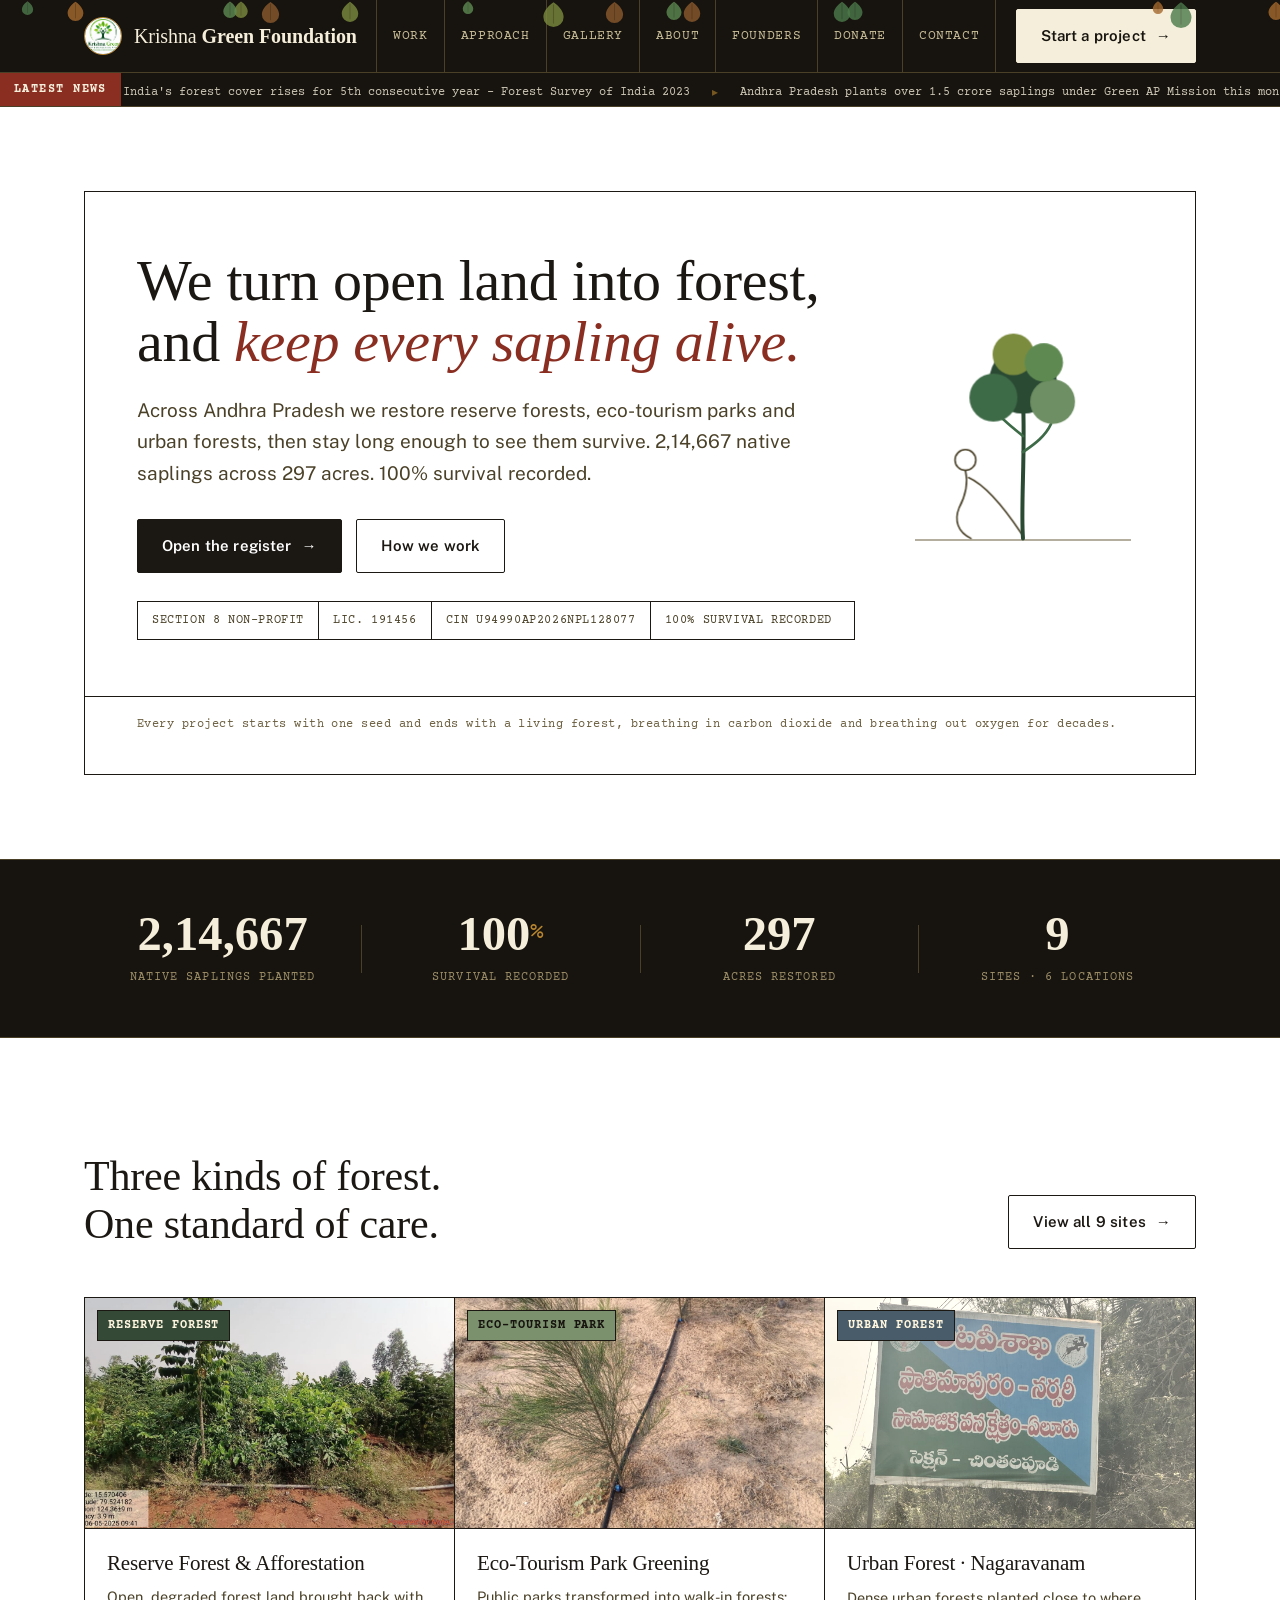
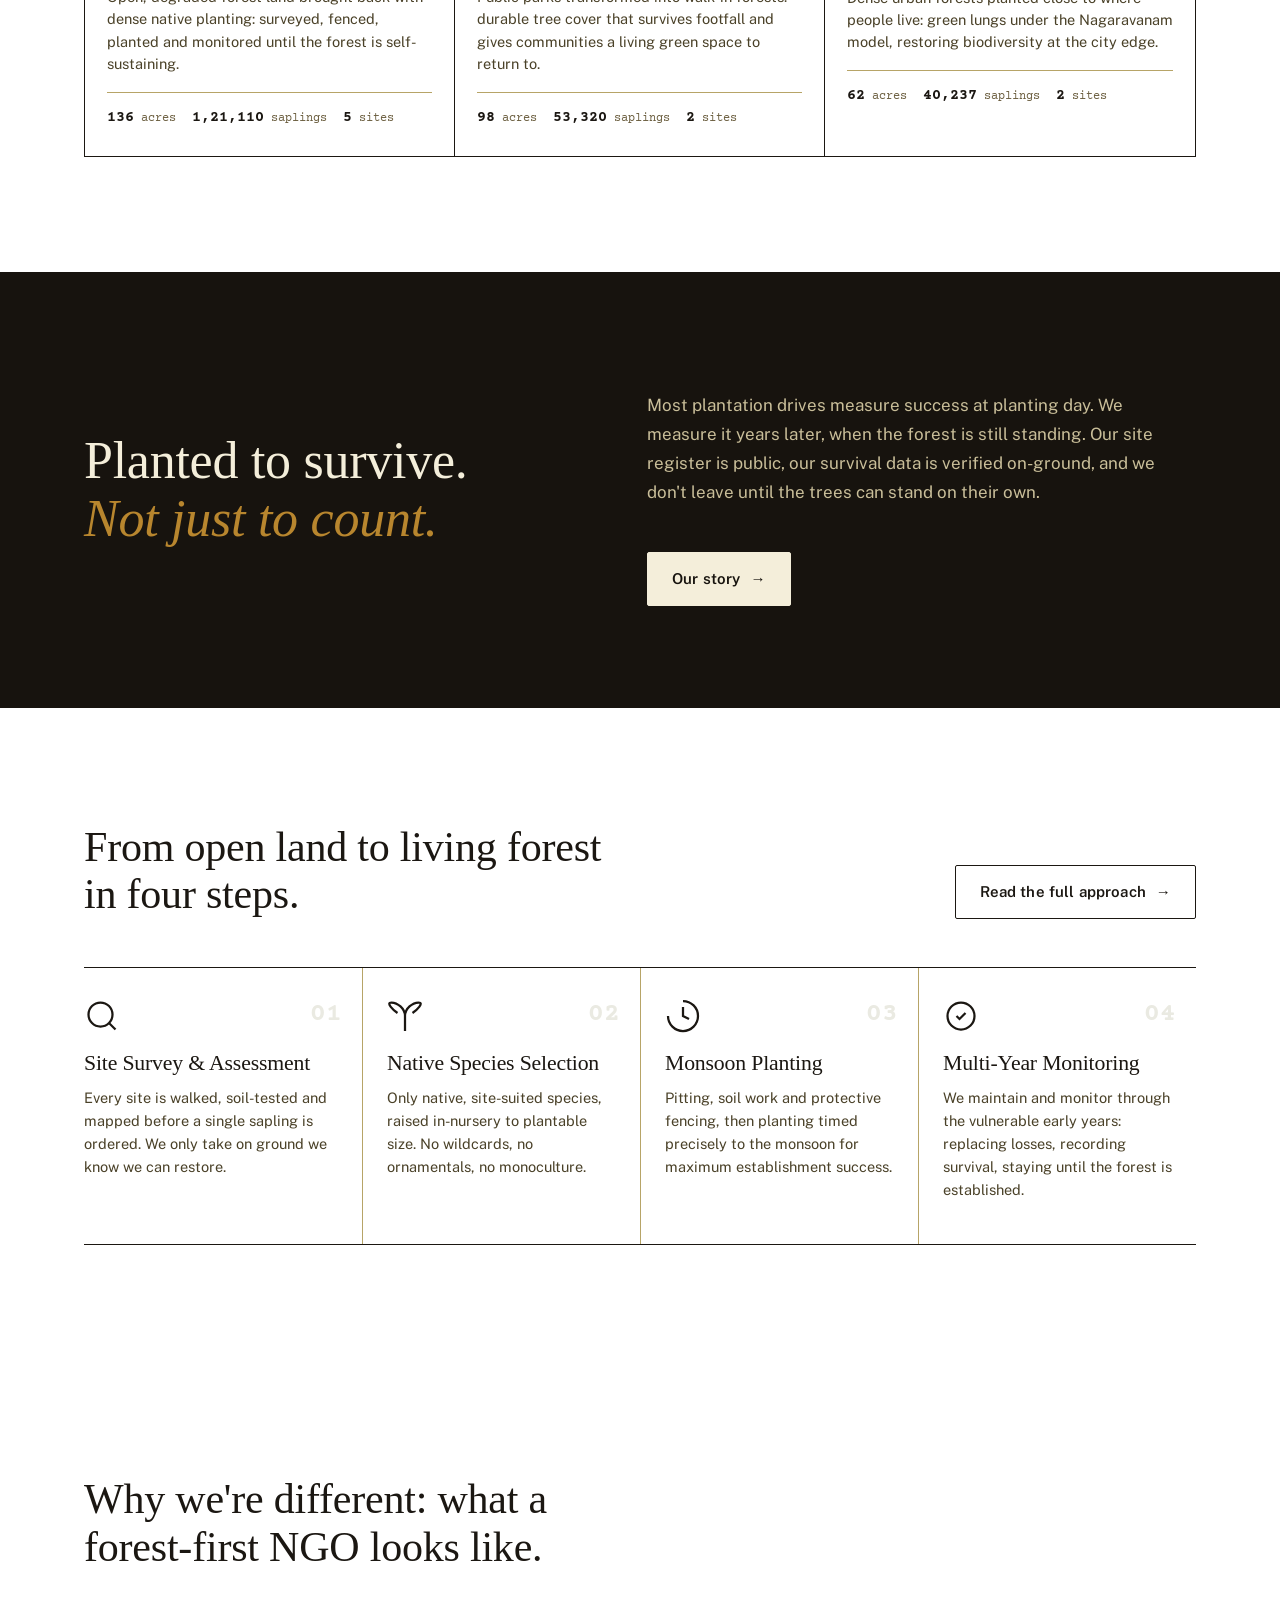
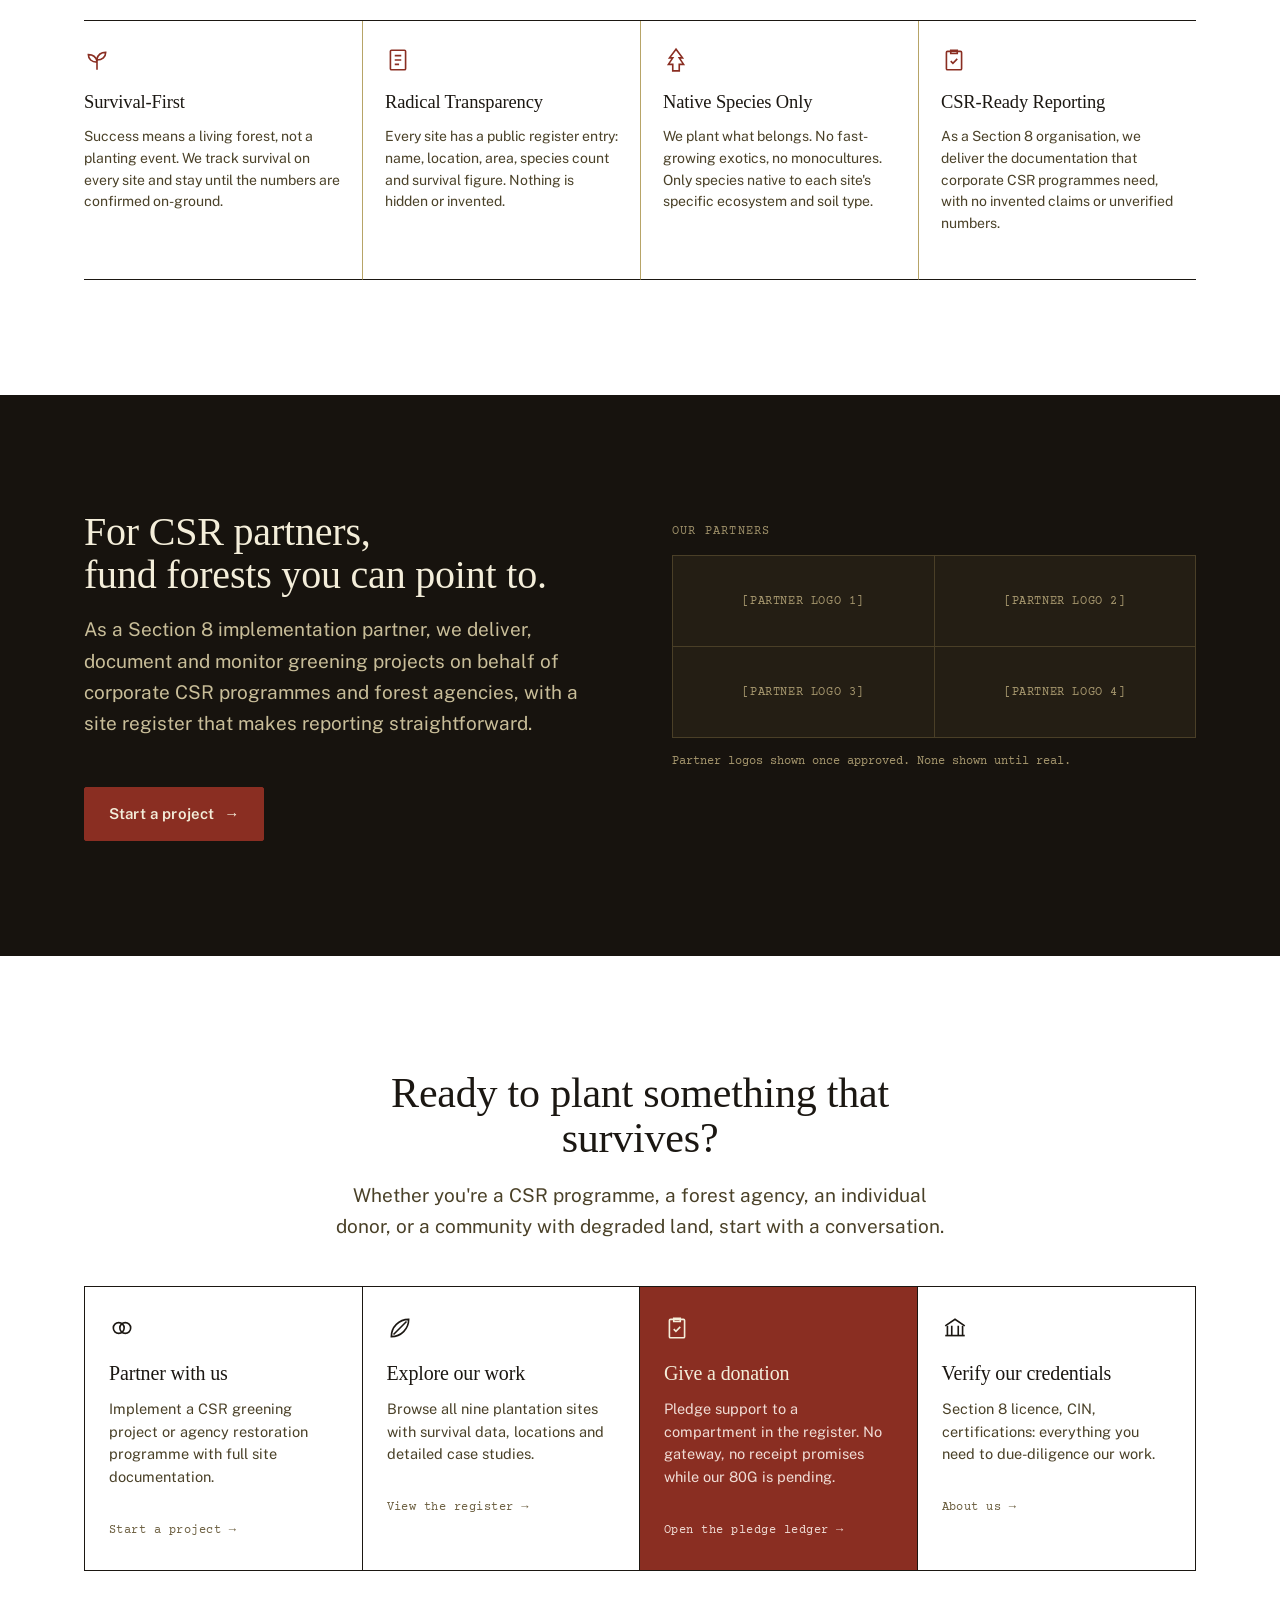
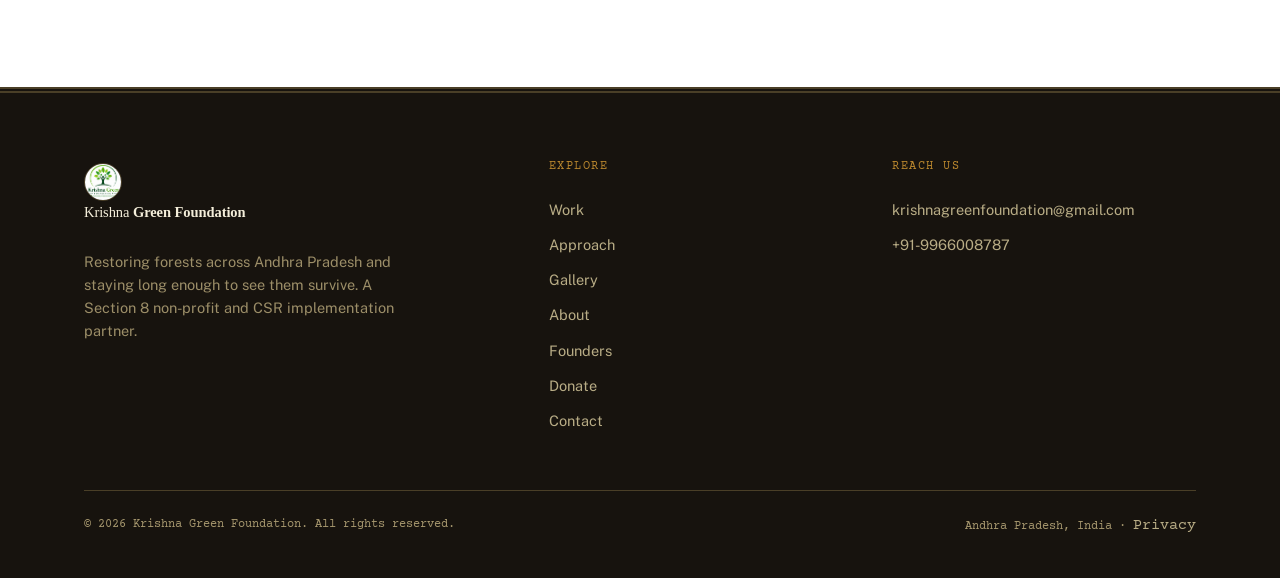
==== index.html @ 331503b9 "Updated" ====
<!doctype html>
<html lang="en">

<head>
  <meta charset="utf-8" />
  <meta name="viewport" content="width=device-width, initial-scale=1" />

  <title>Krishna Green Foundation - Forest Restoration &amp; CSR Partner, Andhra Pradesh</title>
  <meta name="description"
    content="Section 8 forest restoration NGO and CSR implementation partner. 2,14,667 native saplings across 9 sites and 297 acres in Andhra Pradesh. 100% survival recorded." />
  <meta property="og:type" content="website" />
  <meta property="og:title" content="Krishna Green Foundation - Forest Restoration &amp; CSR Partner" />
  <meta property="og:description"
    content="2,14,667 native saplings across 9 sites and 297 acres in Andhra Pradesh. Every one still standing. Section 8 non-profit and CSR implementation partner." />
  <meta property="og:image" content="[SOCIAL_SHARE_IMAGE_URL]" />
  <meta property="og:url" content="https://www.krishnagreenfoundation.com/" />
  <meta property="og:locale" content="en_IN" />
  <meta property="og:site_name" content="Krishna Green Foundation" />
  <meta name="theme-color" content="#17130E" />
  <link rel="canonical" href="https://www.krishnagreenfoundation.com/" />
  <meta name="robots" content="index, follow" />
  <meta name="author" content="Krishna Green Foundation" />
  <meta name="geo.region" content="IN-AP" />
  <meta name="geo.placename" content="Vijayawada, Andhra Pradesh, India" />
  <meta name="geo.position" content="16.5062;80.6480" />
  <meta name="ICBM" content="16.5062, 80.6480" />
  <meta name="twitter:card" content="summary_large_image" />
  <meta name="twitter:title" content="Krishna Green Foundation - Forest Restoration &amp; CSR Partner" />
  <meta name="twitter:description" content="2,14,667 saplings across 9 sites in Andhra Pradesh. Every one still standing. Section 8 NGO &amp; CSR implementation partner." />
  <meta name="twitter:image" content="[SOCIAL_SHARE_IMAGE_URL]" />
  <link rel="preload" as="image" href="images/1.jpeg" />
  <link rel="icon" href="images/logo.jpeg" type="image/jpeg" />
  <link rel="apple-touch-icon" href="images/logo.jpeg" />

  <link rel="preconnect" href="https://fonts.googleapis.com" />
  <link rel="preconnect" href="https://fonts.gstatic.com" crossorigin />
  <link
    href="https://fonts.googleapis.com/css2?family=Old+Standard+TT:ital,wght@0,400;0,700;1,400&family=Public+Sans:ital,wght@0,400;0,500;0,600;0,700;1,400&family=Courier+Prime:ital,wght@0,400;0,700;1,400&display=swap"
    rel="stylesheet" />
  <link rel="stylesheet" href="styles.css" />

  <script type="application/ld+json">
{
  "@context": "https://schema.org",
  "@graph": [
    {
      "@type": "NGO",
      "@id": "https://www.krishnagreenfoundation.com/#organization",
      "name": "Krishna Green Foundation",
      "legalName": "Krishna Green Foundation",
      "description": "Section 8 non-profit and CSR implementation partner restoring reserve forests, eco-tourism parks and urban forests across Andhra Pradesh. 2,14,667 native saplings planted. 100% survival recorded.",
      "url": "https://www.krishnagreenfoundation.com",
      "logo": {
        "@type": "ImageObject",
        "url": "https://www.krishnagreenfoundation.com/images/logo.jpeg",
        "width": 40,
        "height": 40
      },
      "image": "[SOCIAL_SHARE_IMAGE_URL]",
      "email": "krishnagreenfoundation@gmail.com",
      "telephone": "+91-9966008787",
      "foundingDate": "2026",
      "identifier": "U94990AP2026NPL128077",
      "areaServed": {
        "@type": "State",
        "name": "Andhra Pradesh",
        "containedInPlace": { "@type": "Country", "name": "India" }
      },
      "address": {
        "@type": "PostalAddress",
        "streetAddress": "13-7-434/3, Kamayyathopu, YSR Tadigadapa, Kanuru",
        "addressLocality": "Vijayawada",
        "addressRegion": "Andhra Pradesh",
        "postalCode": "520007",
        "addressCountry": "IN"
      },
      "contactPoint": {
        "@type": "ContactPoint",
        "telephone": "+91-9966008787",
        "contactType": "customer service",
        "email": "krishnagreenfoundation@gmail.com",
        "availableLanguage": ["English", "Telugu"]
      },
      "knowsAbout": [
        "Reforestation",
        "Reserve forest restoration",
        "Urban forests",
        "CSR implementation",
        "Afforestation",
        "Nagaravanam Yojana",
        "CAMPA plantation",
        "Eco-tourism park greening",
        "Forest restoration Andhra Pradesh"
      ]
    },
    {
      "@type": "WebSite",
      "@id": "https://www.krishnagreenfoundation.com/#website",
      "url": "https://www.krishnagreenfoundation.com",
      "name": "Krishna Green Foundation",
      "description": "Reserve forests restored and still standing. CSR partner, Andhra Pradesh.",
      "publisher": { "@id": "https://www.krishnagreenfoundation.com/#organization" },
      "inLanguage": "en-IN"
    },
    {
      "@type": "WebPage",
      "@id": "https://www.krishnagreenfoundation.com/#webpage",
      "url": "https://www.krishnagreenfoundation.com/",
      "name": "Krishna Green Foundation - Forest Restoration & CSR Partner, Andhra Pradesh",
      "isPartOf": { "@id": "https://www.krishnagreenfoundation.com/#website" },
      "about": { "@id": "https://www.krishnagreenfoundation.com/#organization" },
      "description": "Section 8 NGO and CSR partner. 9 sites, 297 acres, 2,14,667 saplings. 100% survival across Andhra Pradesh.",
      "inLanguage": "en-IN"
    }
  ]
}
</script>
</head>

<body>
  <a class="skip" href="#main">Skip to content</a>

  <!-- ========================== NAV ========================== -->
  <header class="nav" id="nav" data-open="false">
    <div class="wrap nav__in">
      <a class="brand" href="/" aria-label="Krishna Green Foundation - home">
        <img src="images/logo.jpeg" class="mark" alt="" />
        <span>Krishna&nbsp;<b>Green</b>&nbsp;<b>Foundation</b></span>
      </a>

      <nav class="nav__links" aria-label="Primary">
        <a href="/work/">Work</a>
        <a href="/approach/">Approach</a>
        <a href="/gallery/">Gallery</a>
        <a href="/about/">About</a>
        <a href="/founders/">Founders</a>
        <a href="/donate/">Donate</a>
        <a href="/contact/">Contact</a>
      </nav>

      <div class="nav__cta">
        <a class="btn btn--onDark" href="/contact/">Start a project <span class="arw" aria-hidden="true">→</span></a>
        <button class="nav__toggle" id="navToggle" aria-expanded="false" aria-controls="mobileMenu"
          aria-label="Open menu"><span></span></button>
      </div>
    </div>
  </header>
  <div class="mobile" id="mobileMenu">
    <a href="/work/">Work</a>
    <a href="/approach/">Approach</a>
    <a href="/gallery/">Gallery</a>
    <a href="/about/">About</a>
    <a href="/founders/">Founders</a>
    <a href="/donate/">Donate</a>
    <a href="/contact/">Contact</a>
    <a class="btn btn--onDark" href="/contact/">Start a project</a>
  </div>

  <div class="ticker" role="marquee" aria-label="Latest plantation and forestry news">
    <span class="ticker__label" aria-hidden="true">Latest&nbsp;News</span>
    <div class="ticker__wrap"><div class="ticker__track" id="tickerTrack">Loading…</div></div>
  </div>

  <main id="main">

    <!-- ========================== HERO - register cover page ========================== -->
    <section class="hero" aria-labelledby="hero-h">
      <div class="wrap">
        <div class="hero__cover">

          <div class="hero__cover-top">
            <div class="hero__text">
              <h1 id="hero-h" class="display hero__h1">
                We turn open land into forest,<br>
                and <em>keep every sapling alive.</em>
              </h1>
              <p class="lede hero__lede">
                Across Andhra Pradesh we restore reserve forests, eco-tourism parks and urban forests,
                then stay long enough to see them survive. 2,14,667 native saplings across 297 acres.
                100% survival recorded.
              </p>
              <div class="hero__cta">
                <a class="btn" href="/work/">Open the register <span class="arw" aria-hidden="true">→</span></a>
                <a class="btn btn--ghost" href="/approach/">How we work</a>
              </div>
              <div class="hero__trust" aria-label="Registration facts">
                <span class="trust-badge">Section 8 Non-Profit</span>
                <span class="trust-badge">Lic. 191456</span>
                <span class="trust-badge">CIN U94990AP2026NPL128077</span>
                <span class="trust-badge">100% Survival Recorded</span>
              </div>
            </div>

            <div class="hero__scene-wrap">
              <svg class="seed-scene" id="seedScene" viewBox="0 0 300 400" role="img"
                aria-label="Animation: a child plants a seed, it grows into a tree, and the tree releases oxygen while absorbing carbon dioxide">
                <line class="scene-ground" x1="15" y1="370" x2="285" y2="370" />

                <g class="child">
                  <circle class="child-head" cx="78" cy="270" r="13" />
                  <path class="child-body" d="M78 283 C 82 300, 78 315, 70 330 C 64 345, 68 360, 85 368" />
                  <path class="arm" d="M82 292 C 100 300, 120 320, 148 362" />
                </g>

                <ellipse class="seed" cx="150" cy="368" rx="4" ry="3" />

                <path class="trunk" d="M150 368 C 147 330, 153 260, 150 195" />
                <path class="branch1" d="M150 260 C 165 250, 178 240, 185 225" />
                <path class="branch2" d="M150 240 C 135 228, 122 218, 112 205" />

                <g class="canopy">
                  <circle cx="150" cy="170" r="42" style="--fill:var(--compartment)" />
                  <circle cx="113" cy="192" r="30" style="--fill:var(--compartment-2)" />
                  <circle cx="187" cy="197" r="28" style="--fill:var(--compartment-3)" />
                  <circle cx="138" cy="138" r="26" style="--fill:var(--leaf-2)" />
                  <circle cx="176" cy="148" r="24" style="--fill:var(--leaf-5)" />
                </g>

                <g class="breath" aria-hidden="true">
                  <g class="o2" style="--delay:3.4s; --dx:34px; --x:140px; --y:140px"><circle r="5" /></g>
                  <g class="o2" style="--delay:4.1s; --dx:-30px; --x:170px; --y:130px"><circle r="4.5" /></g>
                  <g class="o2" style="--delay:4.8s; --dx:22px; --x:118px; --y:160px"><circle r="5" /></g>
                  <g class="o2" style="--delay:5.5s; --dx:-24px; --x:192px; --y:165px"><circle r="4" /></g>
                  <g class="co2" style="--delay:3.8s; --x:40px; --y:150px"><circle r="6" /></g>
                  <g class="co2" style="--delay:4.6s; --x:255px; --y:180px"><circle r="5.5" /></g>
                  <g class="co2" style="--delay:5.4s; --x:60px; --y:210px"><circle r="5" /></g>
                </g>
              </svg>
            </div>
          </div>

          <p class="hero__scene-cap">Every project starts with one seed and ends with a living forest,
            breathing in carbon dioxide and breathing out oxygen for decades.</p>

        </div>
      </div>
    </section>

    <!-- ========================== STATS BAR ========================== -->
    <section class="stats-bar" aria-label="Key impact statistics">
      <div class="wrap">
        <div class="stats-bar__inner">
          <div class="sbar-stat">
            <div class="sbar-n">2,14,667</div>
            <div class="sbar-l">Native saplings planted</div>
          </div>
          <div class="sbar-div" aria-hidden="true"></div>
          <div class="sbar-stat">
            <div class="sbar-n">100<span>%</span></div>
            <div class="sbar-l">Survival recorded</div>
          </div>
          <div class="sbar-div" aria-hidden="true"></div>
          <div class="sbar-stat">
            <div class="sbar-n">297</div>
            <div class="sbar-l">Acres restored</div>
          </div>
          <div class="sbar-div" aria-hidden="true"></div>
          <div class="sbar-stat">
            <div class="sbar-n">9</div>
            <div class="sbar-l">Sites · 6 locations</div>
          </div>
        </div>
      </div>
    </section>

    <!-- ========================== WHAT WE RESTORE ========================== -->
    <section class="section programs" id="programs" aria-labelledby="prog-h">
      <div class="wrap">
        <div class="sec-head reveal">
          <div>
            <h2 id="prog-h" class="display sec-head__h2">Three kinds of forest.<br>One standard of care.</h2>
          </div>
          <a href="/work/" class="btn btn--ghost">View all 9 sites <span class="arw" aria-hidden="true">→</span></a>
        </div>

        <div class="prog__grid">

          <a class="prog-card reveal" href="/work/">
            <div class="prog-card__img">
              <img src="images/3.jpeg" alt="Reserve forest restoration: dense native planting" loading="lazy" />
              <span class="prog-card__tag">Reserve Forest</span>
            </div>
            <div class="prog-card__body">
              <h3>Reserve Forest &amp; Afforestation</h3>
              <p>Open, degraded forest land brought back with dense native planting: surveyed, fenced, planted and monitored until the forest is self-sustaining.</p>
              <div class="prog-card__data">
                <span><b>136</b> acres</span>
                <span><b>1,21,110</b> saplings</span>
                <span><b>5</b> sites</span>
              </div>
            </div>
          </a>

          <a class="prog-card reveal" href="/work/">
            <div class="prog-card__img">
              <img src="images/40.jpeg" alt="Eco-tourism park greening: living green space" loading="lazy" />
              <span class="prog-card__tag prog-card__tag--park">Eco-Tourism Park</span>
            </div>
            <div class="prog-card__body">
              <h3>Eco-Tourism Park Greening</h3>
              <p>Public parks transformed into walk-in forests: durable tree cover that survives footfall and gives communities a living green space to return to.</p>
              <div class="prog-card__data">
                <span><b>98</b> acres</span>
                <span><b>53,320</b> saplings</span>
                <span><b>2</b> sites</span>
              </div>
            </div>
          </a>

          <a class="prog-card reveal" href="/work/">
            <div class="prog-card__img">
              <img src="images/55.jpeg" alt="Urban Nagaravanam forest: green lung near settlements" loading="lazy" />
              <span class="prog-card__tag prog-card__tag--urban">Urban Forest</span>
            </div>
            <div class="prog-card__body">
              <h3>Urban Forest · Nagaravanam</h3>
              <p>Dense urban forests planted close to where people live: green lungs under the Nagaravanam model, restoring biodiversity at the city edge.</p>
              <div class="prog-card__data">
                <span><b>62</b> acres</span>
                <span><b>40,237</b> saplings</span>
                <span><b>2</b> sites</span>
              </div>
            </div>
          </a>

        </div>
      </div>
    </section>

    <!-- ========================== MISSION PANEL ========================== -->
    <section class="mission-strip" aria-labelledby="ms-h">
      <div class="wrap mission-strip__in">
        <div class="mission-strip__left reveal">
          <h2 id="ms-h" class="display">Planted to survive.<br><em>Not just to count.</em></h2>
        </div>
        <div class="mission-strip__right reveal">
          <p>Most plantation drives measure success at planting day. We measure it years later,
            when the forest is still standing. Our site register is public, our survival data is
            verified on-ground, and we don't leave until the trees can stand on their own.</p>
          <a href="/about/" class="btn btn--onDark" style="margin-top:28px;display:inline-flex">
            Our story <span class="arw" aria-hidden="true">→</span>
          </a>
        </div>
      </div>
    </section>

    <!-- ========================== PROCESS INDEX ========================== -->
    <section class="section how-it-works" id="approach-preview" aria-labelledby="how-h">
      <div class="wrap">
        <div class="sec-head reveal">
          <div>
            <h2 id="how-h" class="display sec-head__h2">From open land to living forest<br>in four steps.</h2>
          </div>
          <a href="/approach/" class="btn btn--ghost">Read the full approach <span class="arw" aria-hidden="true">→</span></a>
        </div>

        <div class="how__grid reveal">

          <div class="how-step">
            <span class="step__stamp" aria-hidden="true">01</span>
            <svg class="how-step__icon" viewBox="0 0 24 24" fill="none" stroke="currentColor" stroke-width="1.5" aria-hidden="true">
              <circle cx="11" cy="11" r="8"/><path d="m21 21-4.35-4.35"/>
            </svg>
            <h3>Site Survey &amp; Assessment</h3>
            <p>Every site is walked, soil-tested and mapped before a single sapling is ordered. We only take on ground we know we can restore.</p>
          </div>

          <div class="how-step">
            <span class="step__stamp" aria-hidden="true">02</span>
            <svg class="how-step__icon" viewBox="0 0 24 24" fill="none" stroke="currentColor" stroke-width="1.5" aria-hidden="true">
              <path d="M12 22V12M12 12C12 7 7 3 3 3s1 5 4 7M12 12c0-5 5-9 9-9s-1 5-4 7"/>
            </svg>
            <h3>Native Species Selection</h3>
            <p>Only native, site-suited species, raised in-nursery to plantable size. No wildcards, no ornamentals, no monoculture.</p>
          </div>

          <div class="how-step">
            <span class="step__stamp" aria-hidden="true">03</span>
            <svg class="how-step__icon" viewBox="0 0 24 24" fill="none" stroke="currentColor" stroke-width="1.5" aria-hidden="true">
              <path d="M12 2a10 10 0 0 1 10 10c0 5.52-4.48 10-10 10S2 17.52 2 12"/><path d="M12 6v6l4 2"/>
            </svg>
            <h3>Monsoon Planting</h3>
            <p>Pitting, soil work and protective fencing, then planting timed precisely to the monsoon for maximum establishment success.</p>
          </div>

          <div class="how-step">
            <span class="step__stamp" aria-hidden="true">04</span>
            <svg class="how-step__icon" viewBox="0 0 24 24" fill="none" stroke="currentColor" stroke-width="1.5" aria-hidden="true">
              <path d="M9 12l2 2 4-4m6 2a9 9 0 1 1-18 0 9 9 0 0 1 18 0z"/>
            </svg>
            <h3>Multi-Year Monitoring</h3>
            <p>We maintain and monitor through the vulnerable early years: replacing losses, recording survival, staying until the forest is established.</p>
          </div>

        </div>
      </div>
    </section>

    <!-- ========================== VALUES ========================== -->
    <section class="section values" id="values" aria-labelledby="val-h">
      <div class="wrap">
        <div class="sec-head reveal">
          <div>
            <h2 id="val-h" class="display sec-head__h2">Why we're different: what a forest-first NGO looks like.</h2>
          </div>
        </div>

        <div class="val__grid">

          <div class="val-card reveal">
            <svg class="val-card__icon" viewBox="0 0 24 24" fill="none" stroke="currentColor" stroke-width="1.5" aria-hidden="true"><path d="M12 21V10"/><path d="M12 13c-1-4-4-6-8-6 0 4 3 7 8 7"/><path d="M12 11c1-4 4-6 8-6 0 4-3 7-8 7"/></svg>
            <h3>Survival-First</h3>
            <p>Success means a living forest, not a planting event. We track survival on every site and stay until the numbers are confirmed on-ground.</p>
          </div>

          <div class="val-card reveal">
            <svg class="val-card__icon" viewBox="0 0 24 24" fill="none" stroke="currentColor" stroke-width="1.5" aria-hidden="true"><rect x="5" y="3" width="14" height="18" rx="1"/><path d="M9 8h6M9 12h6M9 16h4"/></svg>
            <h3>Radical Transparency</h3>
            <p>Every site has a public register entry: name, location, area, species count and survival figure. Nothing is hidden or invented.</p>
          </div>

          <div class="val-card reveal">
            <svg class="val-card__icon" viewBox="0 0 24 24" fill="none" stroke="currentColor" stroke-width="1.5" aria-hidden="true"><path d="M12 2 6 10h3l-4 6h4v6h6v-6h4l-4-6h3z"/></svg>
            <h3>Native Species Only</h3>
            <p>We plant what belongs. No fast-growing exotics, no monocultures. Only species native to each site's specific ecosystem and soil type.</p>
          </div>

          <div class="val-card reveal">
            <svg class="val-card__icon" viewBox="0 0 24 24" fill="none" stroke="currentColor" stroke-width="1.5" aria-hidden="true"><rect x="5" y="4" width="14" height="17" rx="1"/><path d="M9 3h6v3H9z"/><path d="m9 13 2 2 4-4"/></svg>
            <h3>CSR-Ready Reporting</h3>
            <p>As a Section 8 organisation, we deliver the documentation that corporate CSR programmes need, with no invented claims or unverified numbers.</p>
          </div>

        </div>
      </div>
    </section>

    <!-- ========================== AUDIT TRAIL / CSR PROOF ========================== -->
    <section class="section csr-proof" aria-labelledby="csr-h">
      <div class="wrap">
        <div class="csr-proof__in reveal">

          <div class="csr-proof__text">
            <h2 id="csr-h" class="display">For CSR partners,<br>fund forests you can point&nbsp;to.</h2>
            <p class="lede" style="margin-top:18px;color:#C9BE99">As a Section 8 implementation partner, we deliver, document and monitor greening
              projects on behalf of corporate CSR programmes and forest agencies, with a site register
              that makes reporting straightforward.</p>
            <a href="/contact/" class="btn btn--stamp" style="margin-top:28px">
              Start a project <span class="arw" aria-hidden="true">→</span>
            </a>
          </div>

          <div class="csr-proof__logos">
            <p class="csr-proof__logos-label">Our partners</p>
            <div class="logos">
              <div class="logo">[PARTNER&nbsp;LOGO 1]</div>
              <div class="logo">[PARTNER&nbsp;LOGO 2]</div>
              <div class="logo">[PARTNER&nbsp;LOGO 3]</div>
              <div class="logo">[PARTNER&nbsp;LOGO 4]</div>
            </div>
            <p class="csr-proof__note">Partner logos shown once approved. None shown until real.</p>
          </div>

        </div>
      </div>
    </section>

    <!-- ========================== CTA TILES ========================== -->
    <section class="cta-block" aria-labelledby="ctab-h">
      <div class="wrap">
        <h2 id="ctab-h" class="display reveal">
          Ready to plant something that survives?
        </h2>
        <p class="lede reveal">
          Whether you're a CSR programme, a forest agency, an individual donor, or a community with degraded land, start with a conversation.
        </p>

        <div class="cta-tiles reveal">

          <a class="cta-tile" href="/contact/">
            <svg class="cta-tile__icon" viewBox="0 0 24 24" fill="none" stroke="currentColor" stroke-width="1.5" aria-hidden="true"><circle cx="9" cy="12" r="5"/><circle cx="15" cy="12" r="5"/></svg>
            <h3>Partner with us</h3>
            <p>Implement a CSR greening project or agency restoration programme with full site documentation.</p>
            <span class="cta-tile__link">Start a project →</span>
          </a>

          <a class="cta-tile" href="/work/">
            <svg class="cta-tile__icon" viewBox="0 0 24 24" fill="none" stroke="currentColor" stroke-width="1.5" aria-hidden="true"><path d="M20 4c-9 0-16 7-16 16 9 0 16-7 16-16z"/><path d="M6 18 18 6"/></svg>
            <h3>Explore our work</h3>
            <p>Browse all nine plantation sites with survival data, locations and detailed case studies.</p>
            <span class="cta-tile__link">View the register →</span>
          </a>

          <a class="cta-tile cta-tile--stamp" href="/donate/">
            <svg class="cta-tile__icon" viewBox="0 0 24 24" fill="none" stroke="currentColor" stroke-width="1.5" aria-hidden="true"><rect x="5" y="4" width="14" height="17" rx="1"/><path d="M9 3h6v3H9z"/><path d="m9 13 2 2 4-4"/></svg>
            <h3>Give a donation</h3>
            <p>Pledge support to a compartment in the register. No gateway, no receipt promises while our 80G is pending.</p>
            <span class="cta-tile__link">Open the pledge ledger →</span>
          </a>

          <a class="cta-tile" href="/about/">
            <svg class="cta-tile__icon" viewBox="0 0 24 24" fill="none" stroke="currentColor" stroke-width="1.5" aria-hidden="true"><path d="M3 10 12 4l9 6"/><path d="M5 10v9M9 10v9M15 10v9M19 10v9"/><path d="M3 19h18"/></svg>
            <h3>Verify our credentials</h3>
            <p>Section 8 licence, CIN, certifications: everything you need to due-diligence our work.</p>
            <span class="cta-tile__link">About us →</span>
          </a>

        </div>
      </div>
    </section>

  </main>

  <!-- ========================== FOOTER ========================== -->
  <footer class="foot">
    <div class="wrap">
      <div class="foot__grid">
        <div>
          <a class="brand" href="/">
            <img src="images/logo.jpeg" class="mark" alt="" />
            <span>Krishna&nbsp;<b>Green</b>&nbsp;<b>Foundation</b></span>
          </a>
          <p class="foot__mission">Restoring forests across Andhra Pradesh and staying long enough to see them survive.
            A Section 8 non-profit and CSR implementation partner.</p>
        </div>
        <div>
          <h3>Explore</h3>
          <a href="/work/">Work</a>
          <a href="/approach/">Approach</a>
          <a href="/gallery/">Gallery</a>
          <a href="/about/">About</a>
          <a href="/founders/">Founders</a>
          <a href="/donate/">Donate</a>
          <a href="/contact/">Contact</a>
        </div>
        <div>
          <h3>Reach us</h3>
          <a href="mailto:krishnagreenfoundation@gmail.com">krishnagreenfoundation@gmail.com</a>
          <a href="tel:+91-9966008787">+91-9966008787</a>
          <!-- <a href="#">[LINKEDIN]</a>
        <a href="#">[INSTAGRAM]</a> -->
        </div>
      </div>
      <div class="foot__bar">
        <span>© <span id="yr"></span> Krishna Green Foundation. All rights reserved.</span>
        <span>Andhra Pradesh, India · <a href="#" style="display:inline">Privacy</a></span>
      </div>
    </div>
  </footer>

  <script src="js/common.js"></script>
</body>

</html>
---- styles.css ----
/* ============================================================================
   DESIGN TOKENS
   Direction: "Working-Plan Compartment Register" — the site reads as a
   forester's working-plan register: hand-ruled ledger paper, india-ink
   linework, cross-hatched compartment maps, rubber-stamped survey seals.
   Every claim carries the visual authority of a stamped government record.
   See /.impeccable/surfaces/index-html.md for the full direction contract.
   ========================================================================== */
:root{
  /* paper + ink (page ground overridden to white per direct request; see note above) */
  --paper:      #FFFFFF;   /* page ground                                       */
  --paper-2:    #F5F5F0;   /* inset panels, alternating rows                     */
  --paper-3:    #EAEAE2;   /* hover / pressed states                            */
  --ink:        #1B1712;   /* india ink — primary text, rules, linework          */
  --ink-soft:   #4A4128;   /* secondary warm ink — body copy                     */
  --ink-faint:  #6B5E3F;   /* tertiary ink — placeholders, captions (AA on paper) */

  /* compartment greens (site categories) */
  --compartment:    #2B4A34; /* reserve forest — deep compartment green          */
  --compartment-2:  #3E6B47; /* mid green — hover / accents                      */
  --compartment-3:  #6E8F63; /* eco-tourism park — paler compartment green       */
  --cat-urban:      #3C5A72; /* urban / Nagaravanam — surveyor's blue pencil     */

  /* registrar stamp */
  --stamp:      #8A2E22;   /* registrar red — verified / certified seals only   */
  --stamp-2:    #A83A2A;   /* stamp hover / lighter ink                         */

  /* night register (dark grounds) */
  --night:      #17130E;   /* near-black ledger-cover — dark sections           */
  --night-2:    #241E14;   /* raised dark panel                                 */
  --night-line: #4A3F27;   /* hairline on dark                                  */
  --bone:       #F4EEDA;   /* lightest ink-safe tone — text on dark             */

  /* brass seal accent */
  --gold:       #B8862E;   /* brass survey-seal accent                          */
  --gold-ink:   #6B4A12;   /* accessible gold text on paper                     */

  --line:       #B7A467;   /* ruled hairline on paper                           */

  /* falling-leaf ambient animation (white-ground override) */
  --leaf-1: #4C7A4A;
  --leaf-2: #7C8C3E;
  --leaf-3: #A66A2E;
  --leaf-4: #8A5A2E;
  --leaf-5: #5E8A52;

  --display: "Old Standard TT", "Iowan Old Style", Georgia, "Times New Roman", serif;
  --sans:    "Public Sans", -apple-system, "Segoe UI", Roboto, Helvetica, Arial, sans-serif;
  --mono:    "Courier Prime", "Courier New", ui-monospace, SFMono-Regular, Menlo, monospace;

  --maxw: 1240px;
  --gutter: clamp(20px, 5vw, 72px);
  --radius: 2px;               /* register is ruled, not rounded */
  --ease: cubic-bezier(.2,.7,.2,1);
}

/* ---------- reset ---------- */
*{box-sizing:border-box}
html{scroll-behavior:smooth}
body{
  margin:0; background:var(--paper); color:var(--ink);
  font-family:var(--sans); font-size:16px; line-height:1.6;
  -webkit-font-smoothing:antialiased; text-rendering:optimizeLegibility;
}
img,svg{display:block; max-width:100%}
a{color:inherit; text-decoration:none}
button{font-family:inherit}
h1,h2,h3,h4{margin:0; font-weight:400; letter-spacing:-.008em}

/* ============================================================================
   AMBIENT FALLING LEAVES (white-ground override)
   Fixed full-viewport layer, injected by js/common.js on every page. Sits
   above every section (each of which paints its own opaque panel background,
   so a lower z-index would hide leaves behind almost all real content) but
   below the case-file modal (z-index:150). Purely decorative and inert:
   aria-hidden, pointer-events:none, so it never blocks nav or clicks.
   ========================================================================== */
.leaves{position:fixed; inset:0; overflow:hidden; pointer-events:none; z-index:120}
.leaf{position:absolute; top:0; left:var(--x); width:var(--size); height:var(--size);
  opacity:.8; animation:leafFall var(--dur) linear var(--delay) infinite; will-change:transform}
.leaf svg{width:100%; height:100%; display:block}
@keyframes leafFall{
  0%{transform:translate(0,-15vh) rotate(0deg)}
  50%{transform:translate(var(--drift),50vh) rotate(180deg)}
  100%{transform:translate(0,115vh) rotate(360deg)}
}
@media (prefers-reduced-motion: reduce){
  .leaves{display:none}
}

/* ---------- browser surfaces carry the design too ---------- */
::selection{background:var(--compartment); color:var(--bone)}
::-webkit-scrollbar{width:14px; height:14px}
::-webkit-scrollbar-track{background:var(--paper-2)}
::-webkit-scrollbar-thumb{background:var(--ink-faint); border:3px solid var(--paper-2); border-radius:0}
::-webkit-scrollbar-thumb:hover{background:var(--ink-soft)}
html{scrollbar-color:var(--ink-faint) var(--paper-2); scrollbar-width:thin}
.on-dark ::-webkit-scrollbar-track,.night ::-webkit-scrollbar-track{background:var(--night-2)}
b,strong{font-weight:600}

/* ---------- accessibility ---------- */
:focus-visible{outline:3px solid var(--stamp); outline-offset:3px; border-radius:1px}
.skip{
  position:absolute; left:-999px; top:0; z-index:200;
  background:var(--ink); color:var(--paper); padding:12px 18px; border-radius:var(--radius);
  font-family:var(--mono); font-size:13px; letter-spacing:.03em;
}
.skip:focus{left:12px; top:12px}
.sr{position:absolute;width:1px;height:1px;overflow:hidden;clip:rect(0 0 0 0);white-space:nowrap}

/* ---------- shared layout ---------- */
.wrap{max-width:var(--maxw); margin-inline:auto; padding-inline:var(--gutter)}
.display{font-family:var(--display); line-height:1.08; letter-spacing:-.005em}
.lede{font-size:clamp(16px,1.8vw,19px); line-height:1.65; color:var(--ink-soft); max-width:58ch}
.lede--onDark{color:#CBC3A2}

.section{padding-block:clamp(64px,9vw,120px)}
.rule{height:1px; background:var(--line); border:0; margin:0}
.rule--dark{background:var(--night-line)}

/* numerals set tabular so ledger columns line up */
.num, .site__data, .ln-n, .sbar-n, .pb-stat__n{font-variant-numeric:tabular-nums}

/* ---------- buttons — ruled ledger action, never a pill ---------- */
.btn{
  --bg:var(--ink); --fg:var(--paper); --bd:var(--ink);
  display:inline-flex; align-items:center; gap:10px; cursor:pointer;
  padding:14px 24px; border:1.5px solid var(--bd); background:var(--bg); color:var(--fg);
  border-radius:var(--radius); font-family:var(--sans); font-size:15px; font-weight:600; letter-spacing:.01em;
  transition:transform .2s var(--ease), background .2s var(--ease), color .2s var(--ease), border-color .2s var(--ease);
}
.btn:hover{transform:translateY(-2px); box-shadow:0 6px 14px rgba(27,23,18,.22)}
.btn .arw{transition:transform .3s var(--ease)}
.btn:hover .arw{transform:translateX(4px)}
.btn--ghost{--bg:transparent; --fg:var(--ink); --bd:var(--ink)}
.btn--ghost:hover{background:var(--paper-2)}
.btn--stamp{--bg:var(--stamp); --fg:var(--bone); --bd:var(--stamp)}
.btn--stamp:hover{box-shadow:0 6px 14px rgba(138,46,34,.35)}
.btn--onDark{--bg:var(--bone); --fg:var(--night); --bd:var(--bone)}
.btn--onDark:hover{box-shadow:0 6px 14px rgba(0,0,0,.35)}
.btn--onDark.btn--ghost{--bg:transparent; --fg:var(--bone); --bd:var(--night-line)}
.btn--onDark.btn--ghost:hover{background:rgba(244,238,218,.08)}
.btn.is-loading{pointer-events:none; opacity:.7}

/* ---------- ledger tag (used instead of a decorative eyebrow) ---------- */
/* Entry numbers live inside the heading itself or in a table column —
   never as a caption floated above a heading. */

/* ===========================================================================
   NAVIGATION — deep forest bar (dark, solid, sits above the white/leaves ground)
   ========================================================================== */
.nav{
  position:sticky; top:0; z-index:100;
  background:var(--night);
  border-bottom:1px solid var(--night-line);
}
.nav__in{display:flex; align-items:center; justify-content:space-between; height:72px}
.brand{display:flex; align-items:center; gap:12px; font-family:var(--display); font-size:20px; letter-spacing:-.005em; color:var(--bone)}
.brand b{font-weight:700}
.mark{width:38px;height:38px;flex:0 0 auto;object-fit:contain;border-radius:50%;border:1.5px solid var(--gold)}
.nav__links{display:flex; align-items:center; height:100%}
.nav__links a{
  font-family:var(--mono); font-size:12.5px; letter-spacing:.05em; text-transform:uppercase;
  color:#C9BE99; position:relative; height:100%; display:flex; align-items:center;
  padding-inline:16px; border-left:1px solid var(--night-line);
}
.nav__links a:last-child{border-right:1px solid var(--night-line)}
.nav__links a::after{content:""; position:absolute; left:16px; right:16px; bottom:0; height:3px; background:var(--stamp); transform:scaleX(0); transform-origin:left; transition:transform .25s var(--ease)}
.nav__links a:hover, .nav__links a:focus-visible{color:var(--bone)}
.nav__links a:hover::after, .nav__links a:focus-visible::after{transform:scaleX(1)}
.nav__links a[aria-current="page"]{color:var(--bone)}
.nav__links a[aria-current="page"]::after{transform:scaleX(1); background:var(--gold)}
.nav__cta{display:flex; align-items:center; gap:14px}
.nav__toggle{display:none; background:none; border:1.5px solid var(--night-line); border-radius:var(--radius); width:44px; height:40px; align-items:center; justify-content:center; cursor:pointer}
.nav__toggle span, .nav__toggle span::before, .nav__toggle span::after{content:""; display:block; width:18px; height:2px; background:var(--bone); position:relative; transition:.25s var(--ease)}
.nav__toggle span::before{position:absolute; top:-6px}
.nav__toggle span::after{position:absolute; top:6px}
.nav[data-open="true"] .nav__toggle span{background:transparent}
.nav[data-open="true"] .nav__toggle span::before{transform:translateY(6px) rotate(45deg)}
.nav[data-open="true"] .nav__toggle span::after{transform:translateY(-6px) rotate(-45deg)}

.mobile{display:none}
@media (max-width:980px){
  .nav__links, .nav__cta .btn{display:none}
  .nav__toggle{display:flex}
  .mobile{
    display:block; position:fixed; inset:72px 0 auto 0; z-index:99;
    background:var(--night); border-bottom:1px solid var(--night-line);
    transform:translateY(-12px); opacity:0; pointer-events:none; transition:.28s var(--ease);
    max-height:calc(100vh - 72px); overflow-y:auto;
  }
  .nav[data-open="true"] + .mobile{transform:none; opacity:1; pointer-events:auto}
  .mobile a:not(.btn){display:block; padding:18px var(--gutter); border-top:1px solid var(--night-line); font-size:19px; font-family:var(--display); color:var(--bone)}
  .mobile .btn{margin:18px var(--gutter) 26px; justify-content:center}
}

/* ===========================================================================
   TICKER — the wire service strip
   ========================================================================== */
.ticker{
  position:sticky; top:72px; z-index:98;
  background:var(--night); color:var(--bone);
  height:34px; overflow:hidden; display:flex; align-items:center;
  border-bottom:1px solid var(--night-line);
}
.ticker__label{
  flex-shrink:0; background:var(--stamp); color:var(--bone);
  font-family:var(--mono); font-size:12px; font-weight:700;
  letter-spacing:.12em; text-transform:uppercase;
  padding:0 14px; height:100%; display:flex; align-items:center; white-space:nowrap;
}
.ticker__wrap{flex:1; overflow:hidden; position:relative}
.ticker__track{
  display:inline-flex; align-items:center; white-space:nowrap;
  animation:tickerScroll 60s linear infinite; will-change:transform;
}
.ticker__track:hover{animation-play-state:paused}
.ticker__item{
  font-family:var(--mono); font-size:12px; color:var(--bone); opacity:.82;
  text-decoration:none; padding-inline:2px; transition:opacity .2s, color .2s;
}
.ticker__item:hover{opacity:1; color:var(--gold)}
.ticker__sep{padding-inline:20px; color:var(--gold); opacity:.6; font-size:12px}
@keyframes tickerScroll{ 0%{transform:translateX(0)} 100%{transform:translateX(-50%)} }

/* ===========================================================================
   PAGE BANNER / CARTOUCHE — dark register cover for every inner page
   ========================================================================== */
.page-banner{
  background:var(--night); color:var(--bone);
  padding-block:clamp(48px,7vw,88px);
  border-bottom:6px double var(--night-line);
  position:relative;
}
.cartouche{
  border:1.5px solid var(--night-line); padding:clamp(24px,4vw,40px);
  position:relative;
}
.cartouche::before,.cartouche::after,
.cartouche .ct-tr,.cartouche .ct-bl{
  content:""; position:absolute; width:14px; height:14px; border:1.5px solid var(--gold);
}
.cartouche::before{top:-1.5px; left:-1.5px; border-right:0; border-bottom:0}
.cartouche::after{bottom:-1.5px; right:-1.5px; border-left:0; border-top:0}
.cartouche .ct-tr{top:-1.5px; right:-1.5px; border-left:0; border-bottom:0}
.cartouche .ct-bl{bottom:-1.5px; left:-1.5px; border-right:0; border-top:0}
.page-banner__h1{
  font-family:var(--display); font-size:clamp(30px,5vw,58px);
  color:var(--bone); max-width:22ch; line-height:1.08;
}
.page-banner__ref{
  position:absolute; bottom:clamp(16px,2.4vw,26px); right:clamp(16px,2.4vw,26px);
  font-family:var(--mono); font-size:12px; letter-spacing:.08em; text-transform:uppercase;
  color:var(--gold); text-align:right; line-height:1.5; pointer-events:none;
}
.page-banner__stats{
  display:flex; flex-wrap:wrap; gap:0;
  margin-top:36px; border-top:1px solid var(--night-line);
}
.pb-stat{padding:16px 30px 4px 0; border-bottom:1px solid var(--night-line)}
.pb-stat + .pb-stat{padding-left:30px; border-left:1px solid var(--night-line)}
.pb-stat__n{
  font-family:var(--display); font-weight:700; font-size:clamp(26px,3.2vw,40px); line-height:1; color:var(--bone);
  display:block;
}
.pb-stat__l{
  font-family:var(--mono); font-size:12px; letter-spacing:.09em;
  text-transform:uppercase; color:#9C8E68; display:block; margin-top:6px;
}
@media(max-width:640px){
  .page-banner__stats{flex-direction:column}
  .pb-stat + .pb-stat{border-left:0; padding-left:0}
}

/* ===========================================================================
   STAMP SEAL — the one certification mark, used sparingly
   ========================================================================== */
.seal{
  --sz:96px; width:var(--sz); height:var(--sz); border-radius:50%;
  border:2px solid var(--stamp); position:relative; flex:0 0 auto;
  display:flex; align-items:center; justify-content:center; text-align:center;
  transform:rotate(-7deg); color:var(--stamp); mix-blend-mode:multiply;
}
.seal::before{content:""; position:absolute; inset:6px; border:1px solid var(--stamp); border-radius:50%}
.seal__t{font-family:var(--mono); font-size:10px; letter-spacing:.06em; text-transform:uppercase; line-height:1.25; font-weight:700}
.night .seal, .on-dark .seal{mix-blend-mode:normal}

/* ===========================================================================
   COMPARTMENT MAP — signature diagram: 9 parcels, sized by real acreage
   ========================================================================== */
.compmap{width:100%; overflow:visible}
.compmap rect.parcel{stroke:var(--ink); stroke-width:1.5}
.compmap text.parcel-no{font-family:var(--mono); font-weight:700; fill:var(--bone)}
.compmap .parcel{transition:opacity .2s var(--ease)}
.compmap-legend{display:flex; flex-wrap:wrap; gap:18px; margin-top:18px; font-family:var(--mono); font-size:12px; letter-spacing:.03em}
.compmap-legend span{display:inline-flex; align-items:center; gap:8px}
.compmap-legend i{width:14px;height:14px;display:inline-block;border:1px solid var(--ink)}

/* ===========================================================================
   LEDGER STAT STRIP
   ========================================================================== */
.stats-bar{background:var(--night); padding-block:40px; border-top:1px solid var(--night-line); border-bottom:1px solid var(--night-line)}
.stats-bar__inner{display:flex; flex-wrap:wrap; align-items:center; justify-content:center}
.sbar-stat{flex:1 1 160px; text-align:center; padding:10px 20px}
.sbar-n{font-family:var(--display); font-weight:700; font-size:clamp(30px,3.8vw,50px); line-height:1; color:var(--bone)}
.sbar-n span{font-size:.48em; color:var(--gold); vertical-align:.52em; font-family:var(--mono); font-weight:400}
.sbar-l{font-family:var(--mono); font-size:12px; letter-spacing:.09em; text-transform:uppercase; color:#9C8E68; margin-top:9px}
.sbar-div{width:1px; height:48px; background:var(--night-line); flex-shrink:0}
@media(max-width:600px){ .sbar-div{display:none} .sbar-stat{flex:1 1 50%} }

/* ===========================================================================
   HOME HERO — the register's cover page
   ========================================================================== */
.hero{padding-block:clamp(44px,7vw,84px); background:var(--paper)}
.hero__cover{ border:1.5px solid var(--ink); }
.hero__cover-top{
  padding:clamp(26px,4.5vw,52px) clamp(26px,4.5vw,52px) clamp(30px,5vw,56px);
  display:grid; grid-template-columns:1fr 240px; gap:clamp(24px,4vw,48px); align-items:start;
}
.hero__h1{ font-size:clamp(32px,4.6vw,58px); color:var(--ink); line-height:1.06; margin-top:6px }
.hero__h1 em{ font-style:italic; color:var(--stamp) }
.hero__lede{margin-top:22px}
.hero__cta{display:flex; flex-wrap:wrap; gap:14px; margin-top:30px}
.hero__trust{display:flex; flex-wrap:wrap; gap:0; margin-top:28px; border:1px solid var(--ink)}
.trust-badge{
  font-family:var(--mono); font-size:12px; letter-spacing:.05em; text-transform:uppercase;
  padding:9px 14px; color:var(--ink-soft); border-right:1px solid var(--ink);
}
.hero__trust .trust-badge:last-child{border-right:0}
@media(max-width:900px){
  .hero__cover-top{grid-template-columns:1fr}
}

/* ---------- seed-to-tree scene (hero visual) ---------- */
.hero__scene-wrap{width:min(240px,100%); margin-inline:auto}
.hero__scene-cap{
  font-family:var(--mono); font-size:12px; letter-spacing:.04em; color:var(--ink-faint);
  padding:0 clamp(26px,4.5vw,52px) clamp(24px,4vw,40px); border-top:1.5px solid var(--ink); margin:0; padding-top:18px;
}
.seed-scene{width:100%; height:auto; overflow:visible}
.seed-scene .scene-ground{stroke:var(--ink-faint); stroke-width:1.5}
.seed-scene .child{opacity:0; color:var(--ink-soft)}
.seed-scene .child-head{fill:none; stroke:currentColor; stroke-width:2}
.seed-scene .child-body{fill:none; stroke:currentColor; stroke-width:2; stroke-linecap:round}
.seed-scene .arm{fill:none; stroke:currentColor; stroke-width:2; stroke-linecap:round; stroke-dasharray:100; stroke-dashoffset:100}
.seed-scene .seed{fill:var(--leaf-3); opacity:0}
.seed-scene .trunk{fill:none; stroke:var(--compartment); stroke-width:5; stroke-linecap:round; stroke-dasharray:220; stroke-dashoffset:220}
.seed-scene .branch1,.seed-scene .branch2{fill:none; stroke:var(--compartment-2); stroke-width:3.5; stroke-linecap:round; stroke-dasharray:60; stroke-dashoffset:60}
.seed-scene .canopy circle{fill:var(--fill); opacity:0; transform-box:fill-box; transform-origin:center; transform:scale(.4)}
.seed-scene .breath{opacity:0}
.seed-scene .o2 circle{fill:var(--leaf-1)}
.seed-scene .co2 circle{fill:#9C8E68}
.seed-scene .o2, .seed-scene .co2{transform:translate(var(--x),var(--y)); opacity:0}

@keyframes sceneFadeIn{ from{opacity:0; transform:translateY(10px)} to{opacity:1; transform:translateY(0)} }
@keyframes sceneDraw{ to{stroke-dashoffset:0} }
@keyframes scenePop{ to{opacity:1; transform:scale(1)} }
@keyframes seedFade{ to{opacity:0} }
@keyframes o2Rise{ 0%{opacity:0} 15%{opacity:1} 100%{opacity:0; transform:translate(calc(var(--x) + var(--dx)), calc(var(--y) - 70px)) scale(1.1)} }
@keyframes co2Drift{ 0%{opacity:0} 20%{opacity:.9} 100%{opacity:0; transform:translate(150px,170px) scale(.4)} }

.seed-scene.play .child{animation:sceneFadeIn .6s var(--ease) forwards}
.seed-scene.play .arm{animation:sceneDraw .5s linear forwards; animation-delay:.5s}
.seed-scene.play .seed{animation:scenePop .3s var(--ease) forwards, seedFade .3s linear forwards; animation-delay:1s,1.6s}
.seed-scene.play .trunk{animation:sceneDraw 1.2s ease-out forwards; animation-delay:1.3s}
.seed-scene.play .branch1{animation:sceneDraw .5s ease-out forwards; animation-delay:2.2s}
.seed-scene.play .branch2{animation:sceneDraw .5s ease-out forwards; animation-delay:2.4s}
.seed-scene.play .canopy circle{animation:scenePop .5s var(--ease) forwards}
.seed-scene.play .canopy circle:nth-child(1){animation-delay:2.6s}
.seed-scene.play .canopy circle:nth-child(2){animation-delay:2.72s}
.seed-scene.play .canopy circle:nth-child(3){animation-delay:2.84s}
.seed-scene.play .canopy circle:nth-child(4){animation-delay:2.96s}
.seed-scene.play .canopy circle:nth-child(5){animation-delay:3.08s}
.seed-scene.play .breath{opacity:1}
.seed-scene.play .o2{animation:o2Rise 4.5s ease-in infinite; animation-delay:var(--delay)}
.seed-scene.play .co2{animation:co2Drift 4.8s ease-in infinite; animation-delay:var(--delay)}

@media (prefers-reduced-motion: reduce){
  .seed-scene .child,.seed-scene .arm,.seed-scene .trunk,.seed-scene .branch1,.seed-scene .branch2,.seed-scene .canopy circle{
    opacity:1 !important; stroke-dashoffset:0 !important; transform:none !important; animation:none !important;
  }
  .seed-scene .seed,.seed-scene .breath{display:none !important}
}

/* ===========================================================================
   REGISTER / SITE ROWS — the ledger table
   ========================================================================== */
.reg__head{display:flex; flex-wrap:wrap; align-items:flex-end; justify-content:space-between; gap:24px}
.reg__head h2{font-family:var(--display); font-size:clamp(26px,3.6vw,42px); color:var(--ink); max-width:24ch; line-height:1.12}
.filters{display:flex; flex-wrap:wrap; gap:0; margin-top:10px; border:1px solid var(--ink)}
.filters button{
  cursor:pointer; background:var(--paper); border:0; border-right:1px solid var(--ink); color:var(--ink-soft);
  padding:10px 16px; font-size:12.5px; font-family:var(--mono); letter-spacing:.03em; text-transform:uppercase;
  transition:.2s var(--ease);
}
.filters button:last-child{border-right:0}
.filters button:hover{background:var(--paper-2)}
.filters button[aria-pressed="true"]{background:var(--ink); color:var(--paper)}

.register{margin-top:40px; border-top:1.5px solid var(--ink)}
.site{
  width:100%; text-align:left; cursor:pointer; background:transparent; border:0;
  border-bottom:1px solid var(--line);
  display:grid; grid-template-columns:60px 1.6fr 1fr auto; gap:20px; align-items:center;
  padding:22px 10px; transition:background .2s var(--ease), transform .2s var(--ease);
}
.site:hover{background:var(--paper-2); transform:translateX(8px)}
.site__no{font-family:var(--mono); font-weight:700; font-size:16px; color:var(--ink-faint)}
.site__name{font-family:var(--display); font-size:clamp(18px,2vw,23px); color:var(--ink); line-height:1.16}
.site__loc{font-family:var(--mono); font-size:12px; letter-spacing:.04em; color:var(--ink-faint); margin-top:6px; text-transform:uppercase}
.site__tag{font-family:var(--mono); font-size:12px; letter-spacing:.07em; text-transform:uppercase; color:var(--ink-soft); display:inline-flex; align-items:center; gap:7px; margin-top:9px}
.site__tag::before{content:""; width:11px;height:11px; border:1.5px solid var(--ink); background:var(--compartment)}
.site__tag[data-cat="park"]::before{background:var(--compartment-3)}
.site__tag[data-cat="urban"]::before{background:var(--cat-urban)}
.site__data{font-family:var(--mono); font-size:13px; color:var(--ink-soft); display:flex; gap:22px; justify-content:flex-end; align-items:baseline}
.site__data b{color:var(--ink); font-weight:700; font-size:16px}
.site__data .surv{color:var(--stamp); font-weight:700}
.site__open{font-family:var(--mono); font-size:12px; color:var(--ink-faint); white-space:nowrap; display:inline-flex; align-items:center; gap:7px}
.reg__foot{margin-top:20px; font-family:var(--mono); font-size:12px; color:var(--ink-faint)}

@media (max-width:820px){
  .site{grid-template-columns:40px 1fr; gap:4px 16px; padding:20px 8px}
  .site__mid{grid-column:2}
  .site__data{grid-column:2; justify-content:flex-start; margin-top:12px}
  .site__open{display:none}
}

/* ===========================================================================
   PROGRAM DOCKETS (home) — three category cards, filed like case dockets
   ========================================================================== */
.prog__grid{display:grid; grid-template-columns:repeat(3,1fr); gap:0; border:1.5px solid var(--ink)}
.prog-card{
  display:block; border-right:1px solid var(--ink);
  overflow:hidden; background:var(--paper); color:inherit; text-decoration:none;
  transition:background .25s var(--ease);
}
.prog-card:last-child{border-right:0}
.prog-card:hover{background:var(--paper-2)}
.prog-card__img{position:relative; overflow:hidden; aspect-ratio:16/10; border-bottom:1.5px solid var(--ink); filter:sepia(.18) saturate(.85)}
.prog-card__img img{width:100%; height:100%; object-fit:cover; display:block; transition:transform .4s var(--ease)}
.prog-card:hover .prog-card__img img{transform:scale(1.04)}
.prog-card__tag{
  position:absolute; top:12px; left:12px;
  font-family:var(--mono); font-size:12px; letter-spacing:.08em; text-transform:uppercase;
  background:var(--compartment); color:var(--bone);
  padding:5px 10px; font-weight:700; border:1px solid var(--ink);
}
.prog-card__tag--park{background:var(--compartment-3); color:var(--night)}
.prog-card__tag--urban{background:var(--cat-urban); color:var(--bone)}
.prog-card__body{padding:22px 22px 26px}
.prog-card__body h3{font-family:var(--display); font-size:clamp(18px,1.8vw,21px); color:var(--ink); line-height:1.2}
.prog-card__body p{margin-top:10px; font-size:14.5px; color:var(--ink-soft); line-height:1.55}
.prog-card__data{margin-top:16px; padding-top:13px; border-top:1px solid var(--line); display:flex; gap:16px; flex-wrap:wrap; font-family:var(--mono); font-size:12px; color:var(--ink-faint)}
.prog-card__data b{color:var(--ink); font-size:15px; font-weight:700}
@media(max-width:860px){.prog__grid{grid-template-columns:1fr} .prog-card{border-right:0; border-bottom:1.5px solid var(--ink)} .prog-card:last-child{border-bottom:0}}

/* ===========================================================================
   MISSION PANEL — dark two-column ledger note
   ========================================================================== */
.mission-strip{background:var(--night); color:var(--bone); padding-block:clamp(56px,8vw,104px)}
.mission-strip__in{display:grid; grid-template-columns:1fr 1.1fr; gap:clamp(30px,5vw,70px); align-items:center}
.mission-strip__left h2{font-family:var(--display); font-size:clamp(28px,4.4vw,52px); color:var(--bone); line-height:1.12}
.mission-strip__left h2 em{color:var(--gold); font-style:italic}
.mission-strip__right p{font-size:clamp(15px,1.4vw,17px); color:#C9BE99; line-height:1.7}
@media(max-width:860px){.mission-strip__in{grid-template-columns:1fr}}

/* ===========================================================================
   PROCESS INDEX — four-step ledger, home teaser + approach page steps
   ========================================================================== */
.steps, .how__grid{margin-top:0; display:grid; grid-template-columns:repeat(4,1fr); gap:0; border-top:1.5px solid var(--ink); border-bottom:1.5px solid var(--ink)}
.step, .how-step{padding:30px 24px 28px 0; position:relative}
.step + .step, .how-step + .how-step{border-left:1px solid var(--line); padding-left:24px}
.step__ic, .how-step__icon{width:36px;height:36px;color:var(--ink)}
.step h3, .how-step h3{font-family:var(--display); font-size:clamp(19px,1.7vw,22px); color:var(--ink); margin-top:16px; line-height:1.2}
.step p, .how-step p{margin-top:11px; font-size:14.5px; color:var(--ink-soft); line-height:1.58}
.step__stamp{position:absolute; top:26px; right:20px; font-family:var(--mono); font-size:26px; font-weight:700; color:var(--paper-3)}
@media (max-width:900px){
  .steps,.how__grid{grid-template-columns:repeat(2,1fr)}
  .step:nth-child(odd),.how-step:nth-child(odd){border-left:0;padding-left:0}
  .step:nth-child(even),.how-step:nth-child(even){padding-left:24px}
  .step,.how-step{border-bottom:1px solid var(--line)}
}
@media (max-width:560px){
  .steps,.how__grid{grid-template-columns:1fr}
  .step,.how-step{border-left:0 !important;padding-left:0 !important}
}

/* ===========================================================================
   CAPABILITIES — appendix cards (work page)
   ========================================================================== */
.caps{background:var(--paper-2)}
.caps__grid{margin-top:44px; display:grid; grid-template-columns:repeat(3,1fr); gap:0; border:1.5px solid var(--ink)}
.cap{background:var(--paper); padding:30px; border-right:1px solid var(--ink)}
.cap:last-child{border-right:0}
.cap__ring{width:32px;height:32px;color:var(--ink)}
.cap h3{font-family:var(--display); font-size:22px; color:var(--ink); margin-top:18px}
.cap p{font-size:14.5px; color:var(--ink-soft); margin-top:10px; line-height:1.55}
.cap__data{margin-top:20px; padding-top:16px; border-top:1px solid var(--line); display:flex; gap:22px; font-family:var(--mono); font-size:12px; color:var(--ink-faint)}
.cap__data b{display:block; font-size:18px; color:var(--ink); font-weight:700; margin-bottom:2px}
@media (max-width:860px){ .caps__grid{grid-template-columns:1fr} .cap{border-right:0; border-bottom:1.5px solid var(--ink)} .cap:last-child{border-bottom:0} }

/* ===========================================================================
   VALUES — marginalia notes
   ========================================================================== */
.val__grid{display:grid; grid-template-columns:repeat(4,1fr); gap:0; border-top:1.5px solid var(--ink)}
.val-card{padding:26px 22px 4px 0; border-bottom:1.5px solid var(--ink)}
.val-card + .val-card{border-left:1px solid var(--line); padding-left:22px}
.val-card__icon{width:26px;height:26px;color:var(--stamp)}
.val-card h3{font-family:var(--display); font-size:18.5px; color:var(--ink); margin-top:15px}
.val-card p{font-size:14px; color:var(--ink-soft); line-height:1.55; margin-top:9px; padding-bottom:26px}
@media(max-width:860px){.val__grid{grid-template-columns:repeat(2,1fr)} .val-card:nth-child(odd){border-left:0;padding-left:0} .val-card:nth-child(even){padding-left:22px} .val-card{border-bottom:1px solid var(--line)}}
@media(max-width:520px){.val__grid{grid-template-columns:1fr} .val-card{border-left:0 !important;padding-left:0 !important}}

/* ===========================================================================
   SHARED SECTION HEADER
   ========================================================================== */
.sec-head{display:flex; flex-wrap:wrap; align-items:flex-end; justify-content:space-between; gap:24px; margin-bottom:48px}
.sec-head__h2{font-family:var(--display); font-size:clamp(26px,3.4vw,42px); color:var(--ink); max-width:26ch; line-height:1.14}

/* ===========================================================================
   AUDIT TRAIL — CSR proof (home)
   ========================================================================== */
.csr-proof{background:var(--night); color:var(--bone)}
.csr-proof__in{display:grid; grid-template-columns:1fr 1fr; gap:clamp(30px,5vw,70px); align-items:start}
.csr-proof__text h2{font-family:var(--display); font-size:clamp(26px,3.2vw,40px); color:var(--bone)}
.csr-proof__logos-label{font-family:var(--mono); font-size:12px; letter-spacing:.1em; text-transform:uppercase; color:#9C8E68; margin-bottom:14px}
.logos{margin-top:0; display:grid; grid-template-columns:repeat(2,1fr); gap:1px; background:var(--night-line); border:1px solid var(--night-line)}
.logo{
  background:var(--night-2); height:90px;
  display:flex; align-items:center; justify-content:center; text-align:center;
  font-family:var(--mono); font-size:12px; letter-spacing:.05em; padding:10px;
  color:#A6976E;
}
.csr-proof__note{margin-top:14px; font-family:var(--mono); font-size:12px; color:#A6976E}
@media(max-width:860px){ .csr-proof__in{grid-template-columns:1fr} .logos{grid-template-columns:repeat(4,1fr)} }
@media(max-width:540px){.logos{grid-template-columns:repeat(2,1fr)}}

/* ===========================================================================
   CTA TILES — action ledger
   ========================================================================== */
.cta-block{background:var(--paper); padding-block:clamp(66px,9vw,120px)}
.cta-block h2{text-align:center;margin-inline:auto;margin-top:0;max-width:24ch;color:var(--ink); font-size:clamp(26px,3.8vw,42px)}
.cta-block > .wrap > p{margin-inline:auto;text-align:center;margin-top:18px;max-width:52ch}
.cta-tiles{display:grid; grid-template-columns:repeat(4,1fr); gap:0; margin-top:44px; border:1.5px solid var(--ink)}
@media(max-width:980px){.cta-tiles{grid-template-columns:repeat(2,1fr)} .cta-tile:nth-child(2n){border-right:0} .cta-tile{border-bottom:1.5px solid var(--ink)}}
.cta-tile{
  display:block; background:var(--paper); border-right:1px solid var(--ink);
  padding:28px 24px 30px; color:var(--ink); text-decoration:none;
  transition:background .25s var(--ease);
}
.cta-tile:last-child{border-right:0}
.cta-tile:hover{background:var(--paper-2)}
.cta-tile--stamp{background:var(--stamp); color:var(--bone)}
.cta-tile--stamp:hover{background:var(--stamp-2)}
.cta-tile__icon{width:26px;height:26px;color:inherit}
.cta-tile h3{font-family:var(--display); font-size:20px; margin-top:16px; color:inherit}
.cta-tile p{font-size:14.5px; line-height:1.55; margin-top:9px; color:var(--ink-soft)}
.cta-tile--stamp p{color:#F0DCD5}
.cta-tile__link{display:inline-block; margin-top:18px; font-family:var(--mono); font-size:12px; letter-spacing:.04em; color:var(--ink-faint)}
.cta-tile--stamp .cta-tile__link{color:#F0DCD5}
.cta-tile:hover .cta-tile__link{color:var(--ink)}
@media(max-width:860px){.cta-tiles{grid-template-columns:1fr} .cta-tile{border-right:0; border-bottom:1.5px solid var(--ink)} .cta-tile:last-child{border-bottom:0}}

/* ===========================================================================
   CONTACT / DONATE FORM — ledger intake sheet
   ========================================================================== */
.contact{background:var(--paper-2)}
.contact__grid{display:grid; grid-template-columns:1fr 1.1fr; gap:clamp(30px,6vw,80px); align-items:start}
.contact h2{font-family:var(--display); font-size:clamp(28px,4vw,46px); color:var(--ink); line-height:1.08}
.contact__lede{margin-top:20px}
.contact__list{margin-top:32px; display:grid; gap:0; font-family:var(--mono); font-size:13.5px; border-top:1px solid var(--ink)}
.contact__list div{display:flex; gap:14px; padding:13px 0; border-bottom:1px solid var(--line); color:var(--ink-soft)}
.contact__list span{color:var(--gold-ink); min-width:92px; font-weight:700}

.contact__trust{margin-top:28px; display:grid; gap:0; border:1px solid var(--ink)}
.contact__trust-item{
  display:flex; align-items:center; gap:12px;
  font-family:var(--mono); font-size:12px; color:var(--ink-soft); letter-spacing:.02em;
  padding:11px 14px; border-bottom:1px solid var(--line);
}
.contact__trust-item:last-child{border-bottom:0}
.contact__trust-icon{width:16px;height:16px;flex-shrink:0;color:var(--stamp)}

.form{background:var(--paper); border:1.5px solid var(--ink); padding:clamp(24px,4vw,40px)}
.field{margin-bottom:20px}
.field label{display:block; font-family:var(--mono); font-size:12px; letter-spacing:.06em; text-transform:uppercase; color:var(--ink-soft); margin-bottom:8px}
.field .req{color:var(--stamp)}
.field input, .field select, .field textarea{
  width:100%; font-family:var(--sans); font-size:16px; color:var(--ink);
  background:var(--paper); border:1px solid var(--ink-faint); border-radius:var(--radius);
  padding:13px 14px; transition:border-color .2s var(--ease);
}
.field textarea{min-height:120px; resize:vertical}
.field input:focus, .field select:focus, .field textarea:focus{border-color:var(--ink); border-width:1.5px}
.field[data-err="true"] input, .field[data-err="true"] select, .field[data-err="true"] textarea{border-color:var(--stamp)}
.err{color:var(--stamp); font-size:13px; margin-top:7px; display:none; font-family:var(--sans)}
.field[data-err="true"] .err{display:block}
.row2{display:grid; grid-template-columns:1fr 1fr; gap:20px}
.check{display:flex; gap:12px; align-items:flex-start; font-size:14px; color:var(--ink-soft)}
.check input{width:20px;height:20px;margin-top:2px;flex:0 0 auto; accent-color:var(--ink)}
.form__note{font-family:var(--mono); font-size:12px; color:var(--ink-faint); margin-top:18px; line-height:1.55}
.form__ok{display:none; background:var(--paper-2); border:1.5px solid var(--compartment); padding:22px; color:var(--ink)}
.form__ok b{font-family:var(--display); font-size:20px; display:block; margin-bottom:6px}
.form.is-sent .form__body{display:none}
.form.is-sent .form__ok{display:block}
@media (max-width:900px){ .contact__grid{grid-template-columns:1fr} .row2{grid-template-columns:1fr} }

/* ---------- pledge tiers (donate page) ---------- */
.tiers{display:grid; grid-template-columns:repeat(4,1fr); gap:0; border:1.5px solid var(--ink); margin-top:8px}
.tier{padding:22px 18px; border-right:1px solid var(--ink); text-align:left; background:var(--paper); cursor:pointer; transition:background .2s var(--ease)}
.tier:last-child{border-right:0}
.tier:hover{background:var(--paper-2)}
.tier[aria-pressed="true"]{background:var(--ink); color:var(--paper)}
.tier__amt{font-family:var(--display); font-weight:700; font-size:clamp(18px,2vw,24px)}
.tier__label{font-family:var(--mono); font-size:12px; letter-spacing:.04em; margin-top:6px; display:block; opacity:.8}
@media(max-width:760px){.tiers{grid-template-columns:repeat(2,1fr)} .tier:nth-child(2n){border-right:0} .tier{border-bottom:1px solid var(--ink)}}
.tiers-note{font-family:var(--mono); font-size:12px; color:var(--ink-faint); margin-top:14px}

/* ===========================================================================
   FOOTER — ledger endpaper
   ========================================================================== */
.foot{background:var(--night); color:#B9AD86; padding-block:64px 40px; border-top:6px double var(--night-line)}
.foot__grid{display:grid; grid-template-columns:1.4fr 1fr 1fr; gap:40px}
.foot .brand{color:var(--bone)}
.foot .mark{border-color:var(--night-line)}
.foot__mission{margin-top:20px; max-width:38ch; font-size:14.5px; line-height:1.6; color:#9C8E68}
.foot h3{font-family:var(--mono); font-size:12px; letter-spacing:.12em; text-transform:uppercase; color:var(--gold); margin-bottom:16px}
.foot a{display:block; padding:6px 0; font-size:14.5px; color:#B9AD86; transition:color .2s var(--ease)}
.foot a:hover{color:var(--bone)}
.foot__bar{margin-top:52px; padding-top:24px; border-top:1px solid var(--night-line); display:flex; flex-wrap:wrap; gap:12px 24px; justify-content:space-between; font-family:var(--mono); font-size:12px; color:#A6976E}
@media (max-width:780px){ .foot__grid{grid-template-columns:1fr 1fr} .foot__grid > div:first-child{grid-column:1 / -1} }

/* ===========================================================================
   CASE FILE MODAL — a docket pulled from the drawer
   ========================================================================== */
.modal{position:fixed; inset:0; z-index:150; display:none}
.modal[data-open="true"]{display:block}
.modal__scrim{position:absolute; inset:0; background:rgba(23,19,14,.6); opacity:0; transition:opacity .3s var(--ease)}
.modal[data-open="true"] .modal__scrim{opacity:1}
.modal__panel{
  position:absolute; right:0; top:0; height:100%; width:min(640px,100%);
  background:var(--paper); overflow-y:auto; transform:translateX(24px); opacity:0;
  transition:.32s var(--ease); border-left:1.5px solid var(--ink); box-shadow:-24px 0 60px rgba(23,19,14,.28);
}
.modal[data-open="true"] .modal__panel{transform:none; opacity:1}
.modal__x{position:absolute; top:20px; right:20px; z-index:2; width:42px;height:42px; border:1.5px solid var(--ink); border-radius:50%; background:var(--paper); cursor:pointer; font-size:20px; color:var(--ink); display:flex; align-items:center; justify-content:center}
.modal__x:hover{background:var(--ink); color:var(--paper)}
.md{padding:clamp(28px,5vw,52px)}
.md__cat{font-family:var(--mono); font-size:12px; letter-spacing:.1em; text-transform:uppercase; color:var(--gold-ink)}
.md__title{font-family:var(--display); font-size:clamp(24px,3.6vw,36px); color:var(--ink); margin-top:14px; line-height:1.1}
.md__result{font-size:16.5px; color:var(--ink-soft); margin-top:14px; line-height:1.55}
.md__meta{margin-top:26px; display:grid; grid-template-columns:1fr 1fr; gap:1px; background:var(--ink); border:1.5px solid var(--ink)}
.md__meta div{background:var(--paper); padding:14px 16px}
.md__meta dt{font-family:var(--mono); font-size:12px; letter-spacing:.08em; text-transform:uppercase; color:var(--ink-faint)}
.md__meta dd{margin:5px 0 0; font-family:var(--mono); font-size:15px; color:var(--ink); font-weight:700}
.md__gallery{margin-top:26px; display:grid; grid-template-columns:1fr 1fr; gap:1px; background:var(--line)}
.md__ph{aspect-ratio:4/3; background:var(--paper-2); display:flex; align-items:center; justify-content:center; font-family:var(--mono); font-size:12px; color:var(--ink-faint); text-align:center; padding:10px}
.md section{margin-top:28px}
.md h4{font-family:var(--mono); font-size:12px; letter-spacing:.1em; text-transform:uppercase; color:var(--gold-ink); margin-bottom:12px}
.md p{font-size:15px; color:var(--ink); line-height:1.6}
.md ul{margin:0; padding-left:18px}
.md li{font-size:15px; color:var(--ink); line-height:1.55; margin-bottom:8px}
.md__cta{margin-top:34px; padding-top:24px; border-top:1px solid var(--line)}

/* ===========================================================================
   PAGE CTA — closing ledger action
   ========================================================================== */
.page-cta{background:var(--paper); padding-block:clamp(44px,6vw,76px); text-align:center; border-top:1.5px solid var(--ink)}
.page-cta h2{font-family:var(--display); font-size:clamp(22px,3.2vw,36px); color:var(--ink); max-width:26ch; margin-inline:auto; line-height:1.14}
.page-cta p{margin:14px auto 0; max-width:48ch; color:var(--ink-soft); font-size:15.5px; line-height:1.6}
.page-cta .hero__cta{justify-content:center; margin-top:26px}
.page-cta .btn--onDark{--bg:var(--ink);--fg:var(--paper);--bd:var(--ink)}
.page-cta .btn--onDark.btn--ghost{--bg:transparent;--fg:var(--ink);--bd:var(--ink)}

/* ===========================================================================
   APPROACH — result stamp panel
   ========================================================================== */
.result-strip{background:var(--night-2); padding-block:clamp(44px,6vw,76px); color:var(--bone)}
.result-strip__in{display:grid; grid-template-columns:auto 1fr; gap:clamp(30px,5vw,72px); align-items:center}
.result-strip__n{font-family:var(--display); font-weight:700; font-size:clamp(50px,7vw,86px); line-height:1; color:var(--gold)}
.result-strip__n span{font-size:.5em; vertical-align:.42em; font-family:var(--mono); font-weight:400}
.result-strip__l{font-family:var(--mono); font-size:12px; letter-spacing:.1em; text-transform:uppercase; color:#9C8E68; margin-top:8px}
.result-strip__text h2{color:var(--bone); font-size:clamp(22px,3vw,32px); line-height:1.15}
.result-strip__text p{margin-top:14px; color:#C9BE99; line-height:1.65; font-size:15.5px}
@media(max-width:640px){.result-strip__in{grid-template-columns:1fr}}

/* ===========================================================================
   ABOUT — registration ledger
   ========================================================================== */
.about-notice{margin-top:30px; background:var(--night); color:var(--bone); padding:22px 26px; display:flex; align-items:flex-start; gap:18px; border:1.5px solid var(--ink)}
.about-notice .seal{--sz:56px; flex-shrink:0}
.about-notice__label{font-family:var(--mono); font-size:12px; letter-spacing:.1em; text-transform:uppercase; color:var(--gold)}
.about-notice__text{margin:6px 0 0; font-size:15px; color:var(--bone); line-height:1.5}
.about-grid{margin-top:20px; display:grid; grid-template-columns:repeat(2,1fr); gap:1px; background:var(--ink); border:1.5px solid var(--ink)}
.about-cell{background:var(--paper-2); padding:20px 22px}
.about-cell__label{font-family:var(--mono); font-size:12px; letter-spacing:.08em; text-transform:uppercase; color:var(--ink-faint)}
.about-cell__value{font-family:var(--display); font-size:18px; color:var(--ink); margin-top:7px}
.about-cell__value--mono{font-family:var(--mono); font-size:13.5px; letter-spacing:.03em}
@media(max-width:580px){.about-grid{grid-template-columns:1fr}}

/* ===========================================================================
   GALLERY — exhibit plates
   ========================================================================== */
.gallery__carousel{position:relative; margin-top:40px}
.gallery__track{display:flex; gap:1px; background:var(--ink); border:1.5px solid var(--ink); overflow-x:hidden; scroll-behavior:smooth}
.gallery__item{position:relative; overflow:hidden; flex:0 0 calc(33.333% - .667px); aspect-ratio:4/3; background:var(--paper-2)}
.gallery__item img{width:100%; height:100%; object-fit:cover; display:block; filter:sepia(.15) saturate(.9); transition:transform .4s var(--ease), filter .3s var(--ease)}
.gallery__item:hover img{transform:scale(1.04); filter:sepia(0) saturate(1)}
.gallery__caption{
  position:absolute; bottom:0; left:0; right:0; padding:12px 14px;
  background:rgba(23,19,14,.82); color:var(--bone);
  font-family:var(--mono); font-size:12px; letter-spacing:.03em;
  opacity:0; transition:opacity .3s var(--ease);
}
.gallery__item:hover .gallery__caption{opacity:1}
.gallery__empty{font-family:var(--mono);font-size:13px;color:var(--ink-faint);margin-top:32px}
.gallery__arrow{
  position:absolute; top:50%; transform:translateY(-50%); z-index:2;
  width:46px; height:46px; border-radius:50%; border:1.5px solid var(--ink);
  background:var(--paper); color:var(--ink); cursor:pointer;
  display:flex; align-items:center; justify-content:center; font-size:19px; line-height:1;
  transition:.2s var(--ease);
}
.gallery__arrow--prev{left:-24px}
.gallery__arrow--next{right:-24px}
.gallery__arrow:hover{background:var(--ink);color:var(--paper)}
.gallery__arrow:disabled{opacity:.3;pointer-events:none}
.gallery__note{margin-top:20px; font-family:var(--mono); font-size:12px; color:var(--ink-faint); letter-spacing:.02em}
@media (max-width:900px){ .gallery__item{flex:0 0 calc(50% - .5px)} .gallery__arrow--prev{left:8px} .gallery__arrow--next{right:8px} }
@media (max-width:520px){ .gallery__item{flex:0 0 100%} }

/* ===========================================================================
   FOUNDERS — personnel ledger entries
   ========================================================================== */
.founders__grid{margin-top:48px; display:grid; grid-template-columns:repeat(2,1fr); gap:0; border:1.5px solid var(--ink)}
.founder{background:var(--paper); padding:36px 32px; border-right:1px solid var(--ink)}
.founder:last-child{border-right:0}
.founder__avatar{
  width:72px; height:72px; border-radius:50%; border:2px solid var(--ink);
  color:var(--ink); font-family:var(--display); font-weight:700; font-size:24px; letter-spacing:.02em;
  display:flex; align-items:center; justify-content:center;
}
.founder__meta{margin-top:22px}
.founder__role{font-family:var(--mono); font-size:12px; letter-spacing:.12em; text-transform:uppercase; color:var(--gold-ink)}
.founder__name{font-family:var(--display); font-size:clamp(21px,2.2vw,26px); color:var(--ink); line-height:1.12; margin-top:6px}
.founder p{font-size:15px; color:var(--ink-soft); line-height:1.6; margin-top:16px}
@media (max-width:820px){ .founders__grid{grid-template-columns:1fr} .founder{border-right:0; border-bottom:1.5px solid var(--ink)} .founder:last-child{border-bottom:0} }

/* ===========================================================================
   SCROLL REVEAL
   ========================================================================== */
.reveal{opacity:0; transform:translateY(18px); transition:opacity .6s var(--ease), transform .6s var(--ease)}
.reveal.is-visible{opacity:1; transform:none}

@media (prefers-reduced-motion: reduce){
  html{scroll-behavior:auto}
  *{animation:none !important; transition:none !important}
  .reveal{opacity:1 !important; transform:none !important}
}
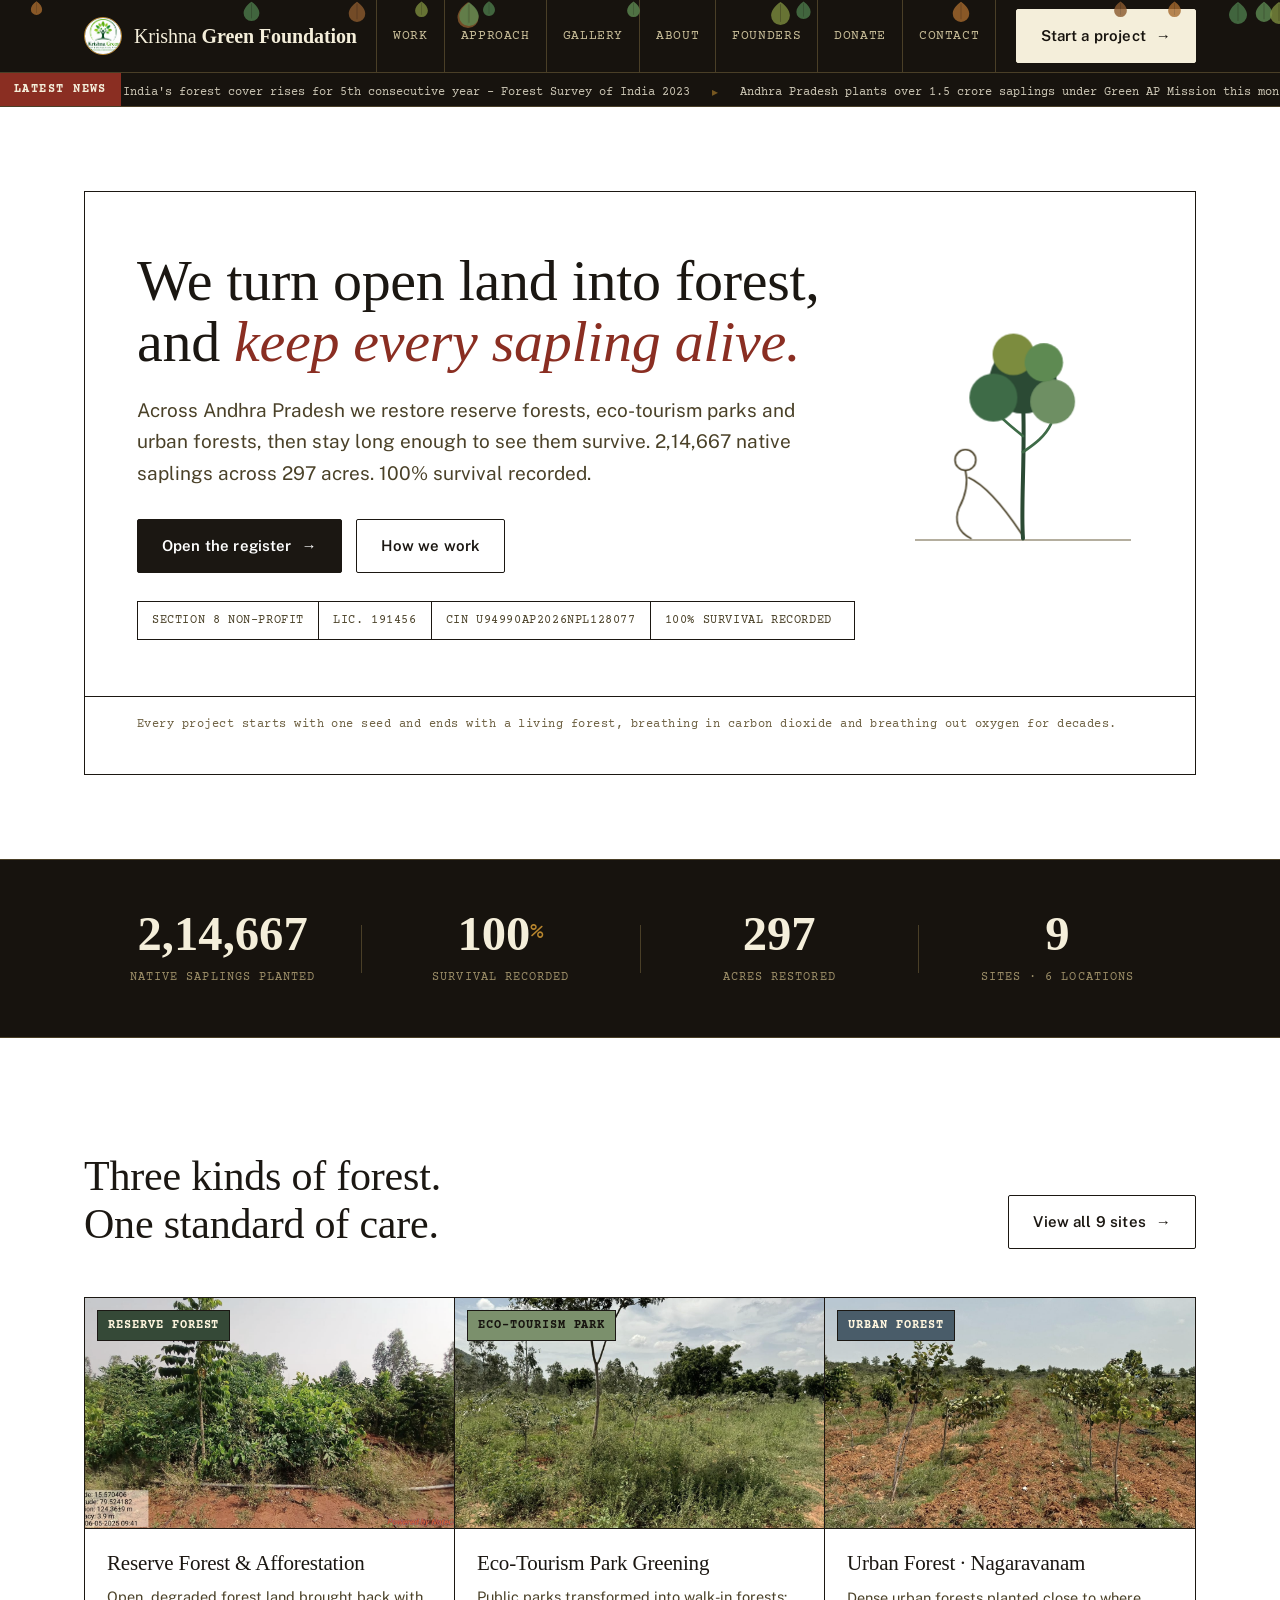
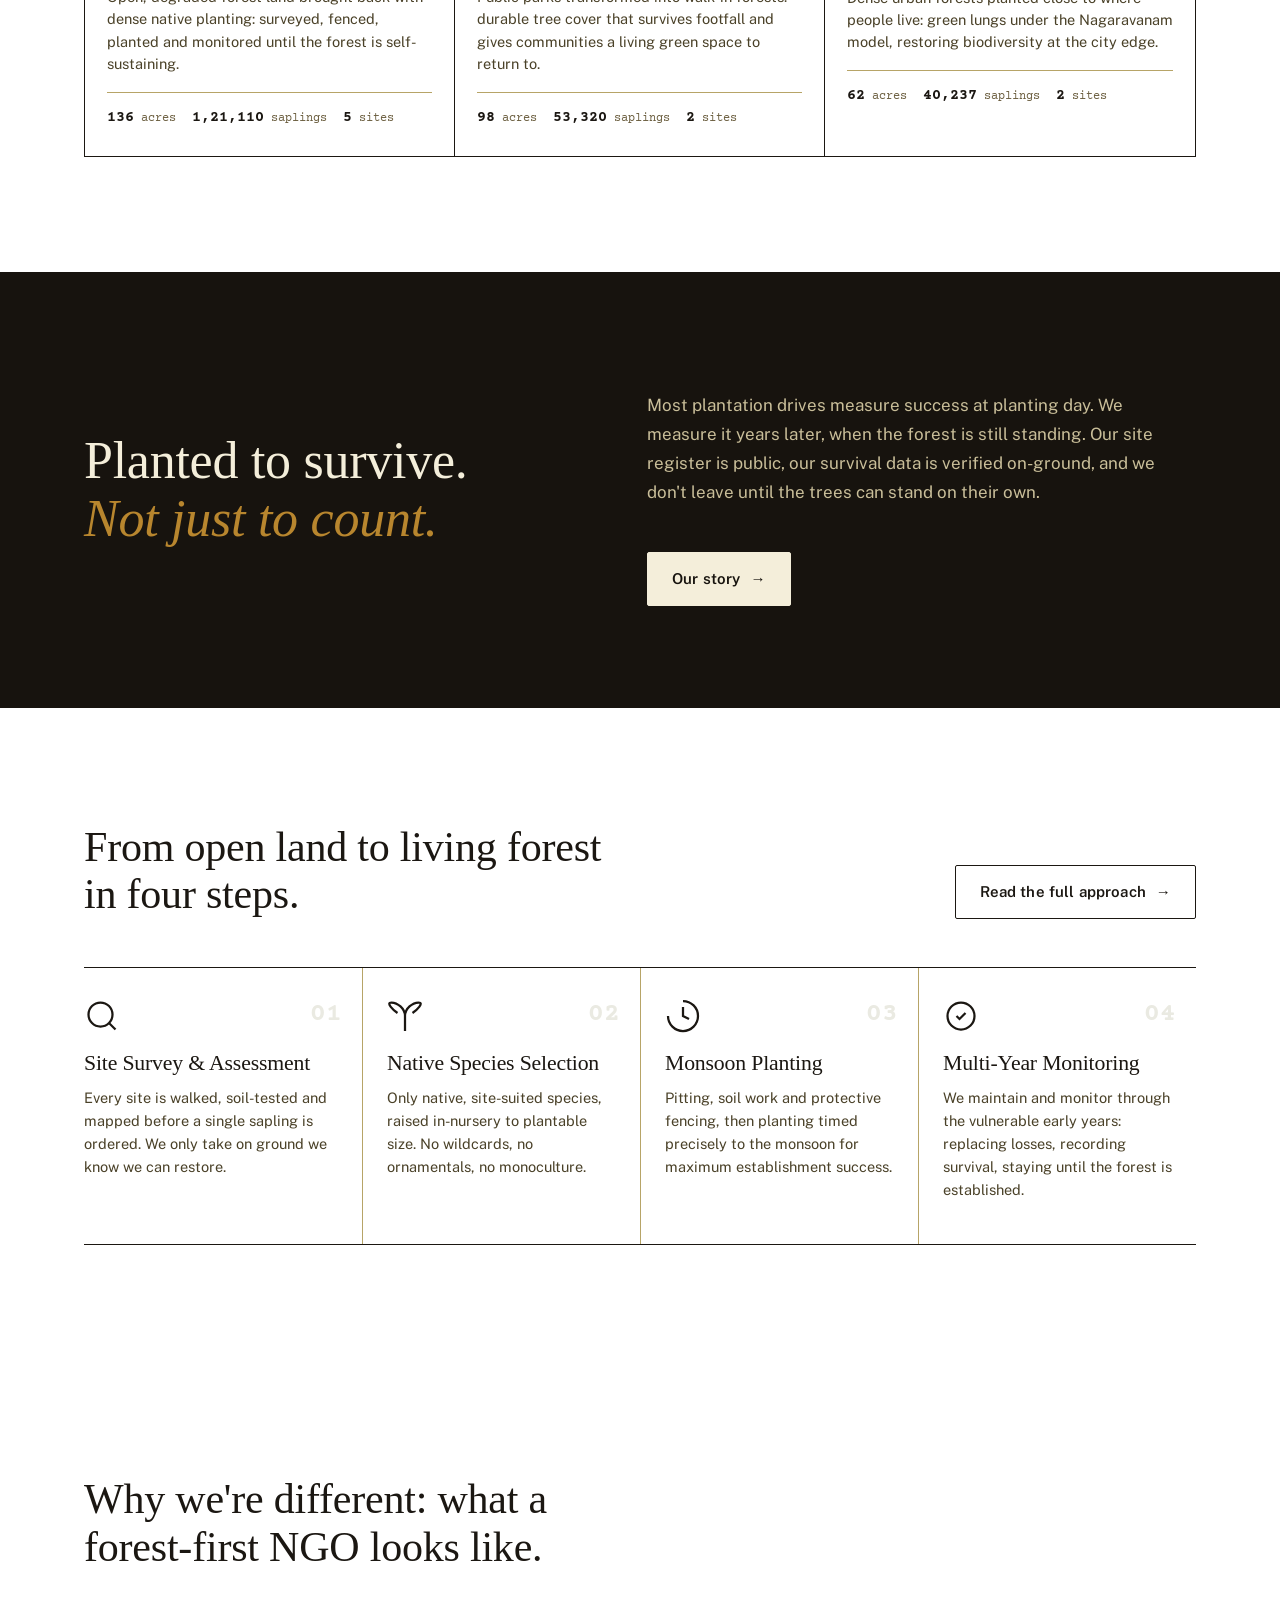
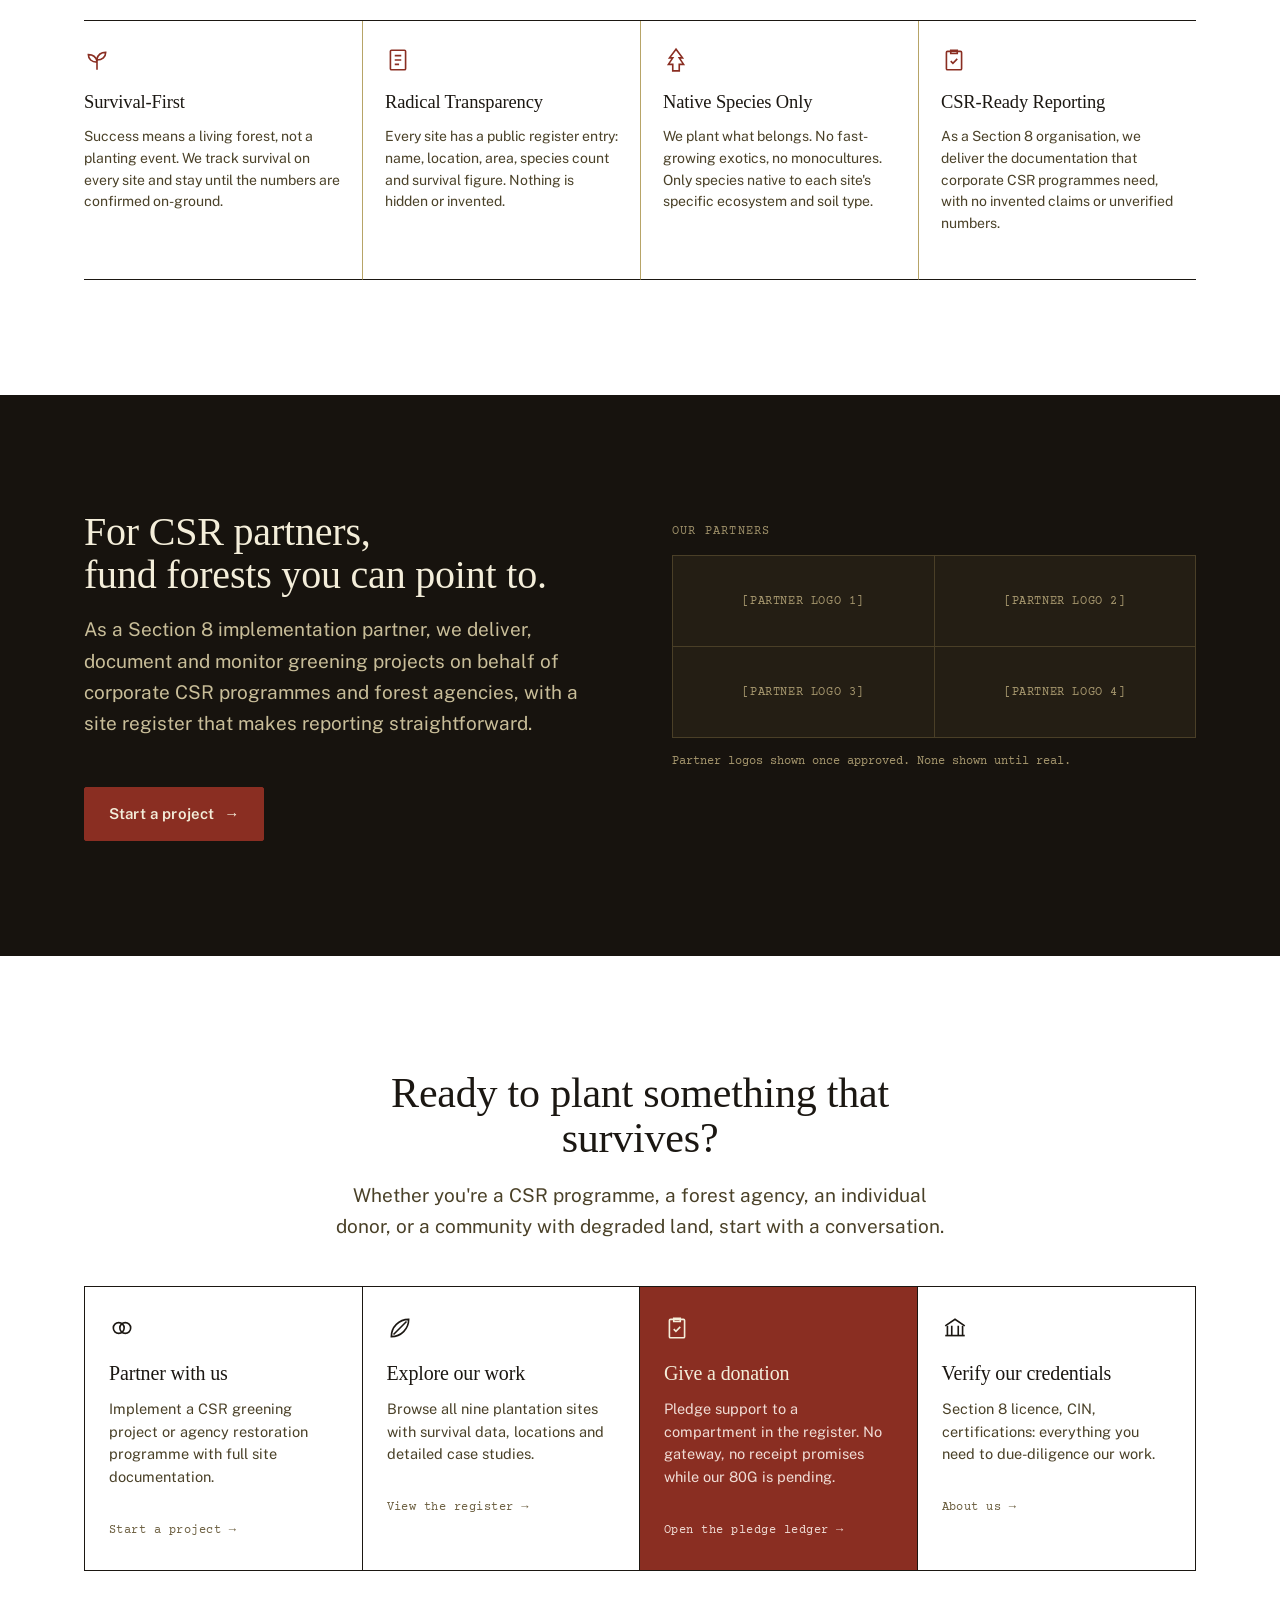
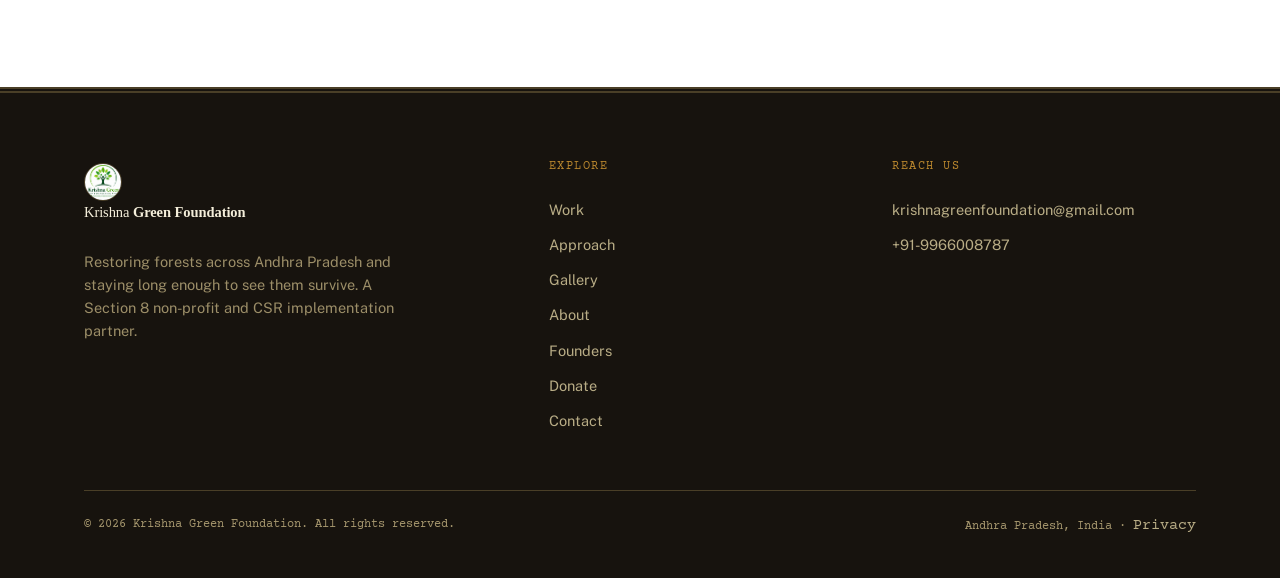
==== commit 30bf9cbf: "Updated" ====
--- a/index.html
+++ b/index.html
@@ -28,7 +28,6 @@
   <meta name="twitter:title" content="Krishna Green Foundation - Forest Restoration &amp; CSR Partner" />
   <meta name="twitter:description" content="2,14,667 saplings across 9 sites in Andhra Pradesh. Every one still standing. Section 8 NGO &amp; CSR implementation partner." />
   <meta name="twitter:image" content="[SOCIAL_SHARE_IMAGE_URL]" />
-  <link rel="preload" as="image" href="images/1.jpeg" />
   <link rel="icon" href="images/logo.jpeg" type="image/jpeg" />
   <link rel="apple-touch-icon" href="images/logo.jpeg" />
 
@@ -293,7 +292,7 @@
 
           <a class="prog-card reveal" href="/work/">
             <div class="prog-card__img">
-              <img src="images/40.jpeg" alt="Eco-tourism park greening: living green space" loading="lazy" />
+              <img src="images/29.jpeg" alt="Eco-tourism park greening: living green space" loading="lazy" />
               <span class="prog-card__tag prog-card__tag--park">Eco-Tourism Park</span>
             </div>
             <div class="prog-card__body">
@@ -309,7 +308,7 @@
 
           <a class="prog-card reveal" href="/work/">
             <div class="prog-card__img">
-              <img src="images/55.jpeg" alt="Urban Nagaravanam forest: green lung near settlements" loading="lazy" />
+              <img src="images/61.jpeg" alt="Urban Nagaravanam forest: green lung near settlements" loading="lazy" />
               <span class="prog-card__tag prog-card__tag--urban">Urban Forest</span>
             </div>
             <div class="prog-card__body">
--- a/styles.css
+++ b/styles.css
@@ -706,6 +706,9 @@
 .gallery__item{position:relative; overflow:hidden; flex:0 0 calc(33.333% - .667px); aspect-ratio:4/3; background:var(--paper-2)}
 .gallery__item img{width:100%; height:100%; object-fit:cover; display:block; filter:sepia(.15) saturate(.9); transition:transform .4s var(--ease), filter .3s var(--ease)}
 .gallery__item:hover img{transform:scale(1.04); filter:sepia(0) saturate(1)}
+/* portrait photos: show whole on a dark mat instead of cropping heads and GPS stamps */
+.gallery__item.is-tall{background:var(--night)}
+.gallery__item.is-tall img{object-fit:contain}
 .gallery__caption{
   position:absolute; bottom:0; left:0; right:0; padding:12px 14px;
   background:rgba(23,19,14,.82); color:var(--bone);
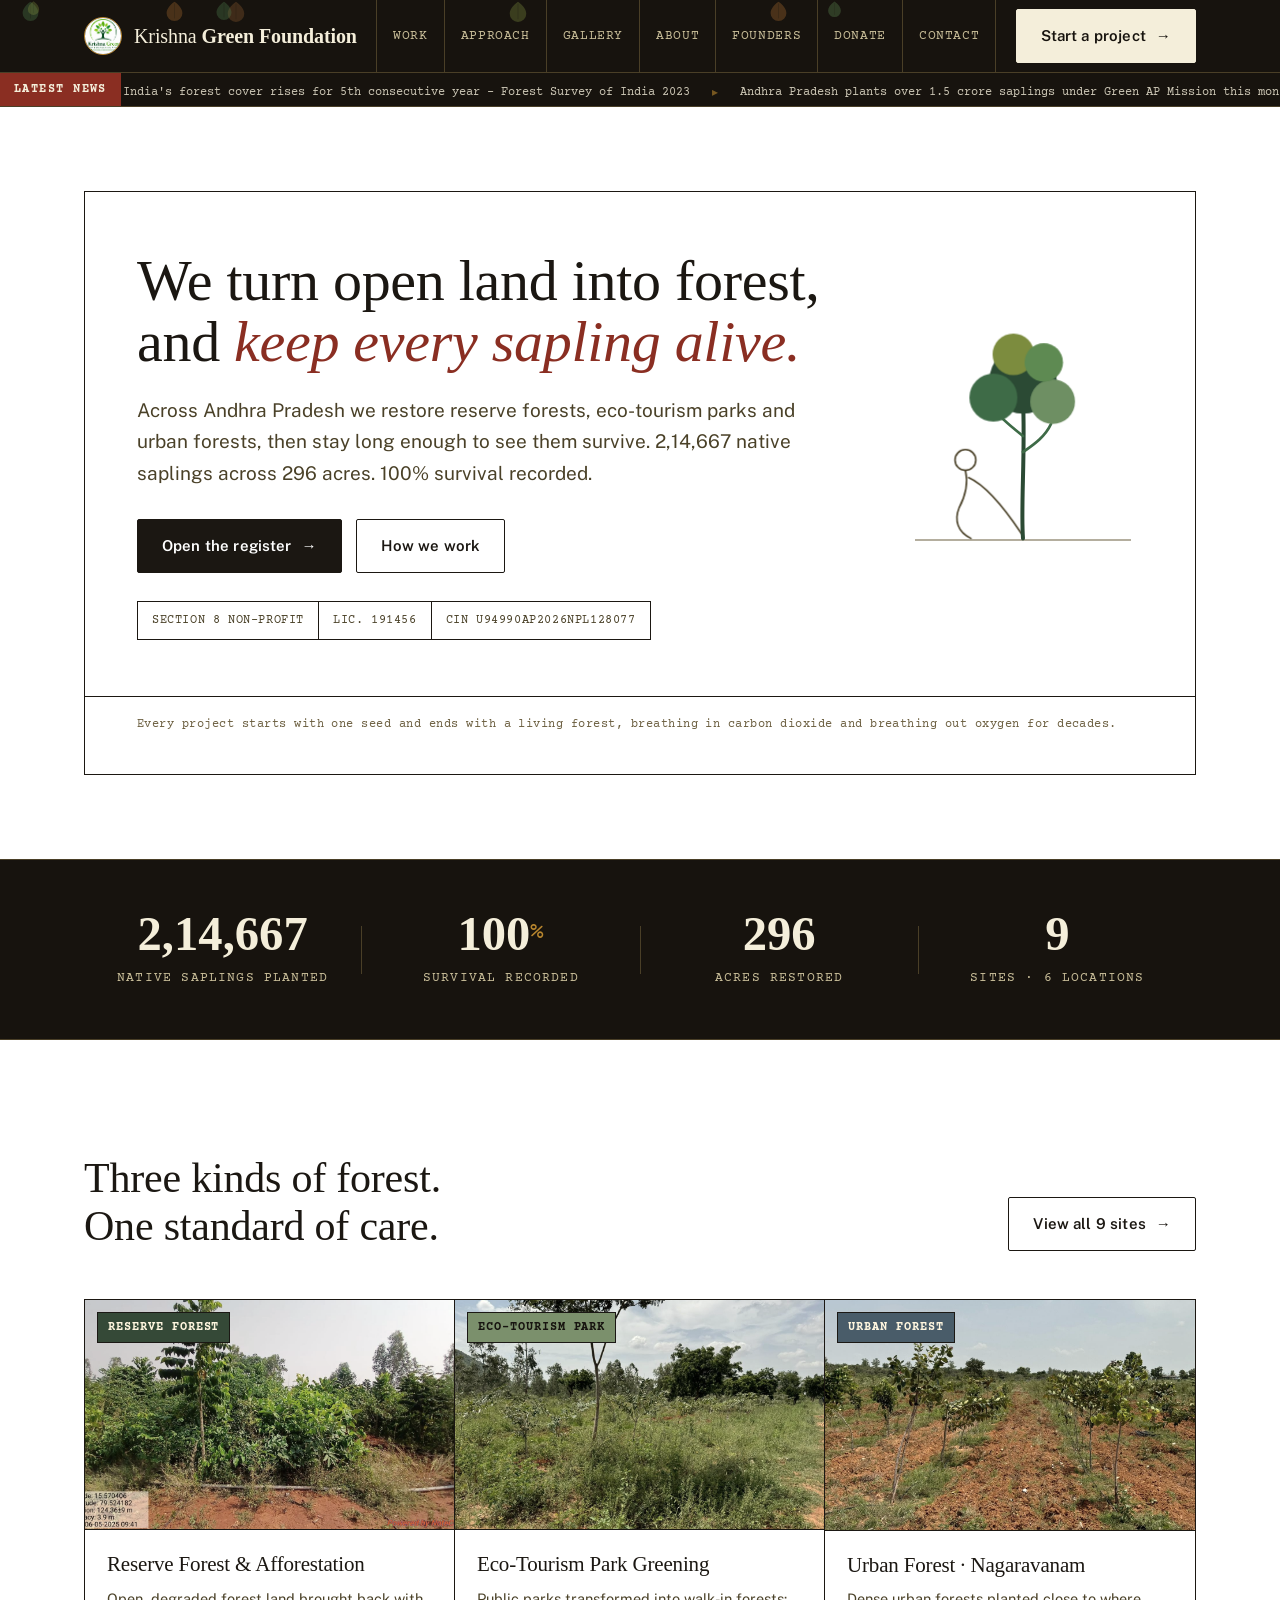
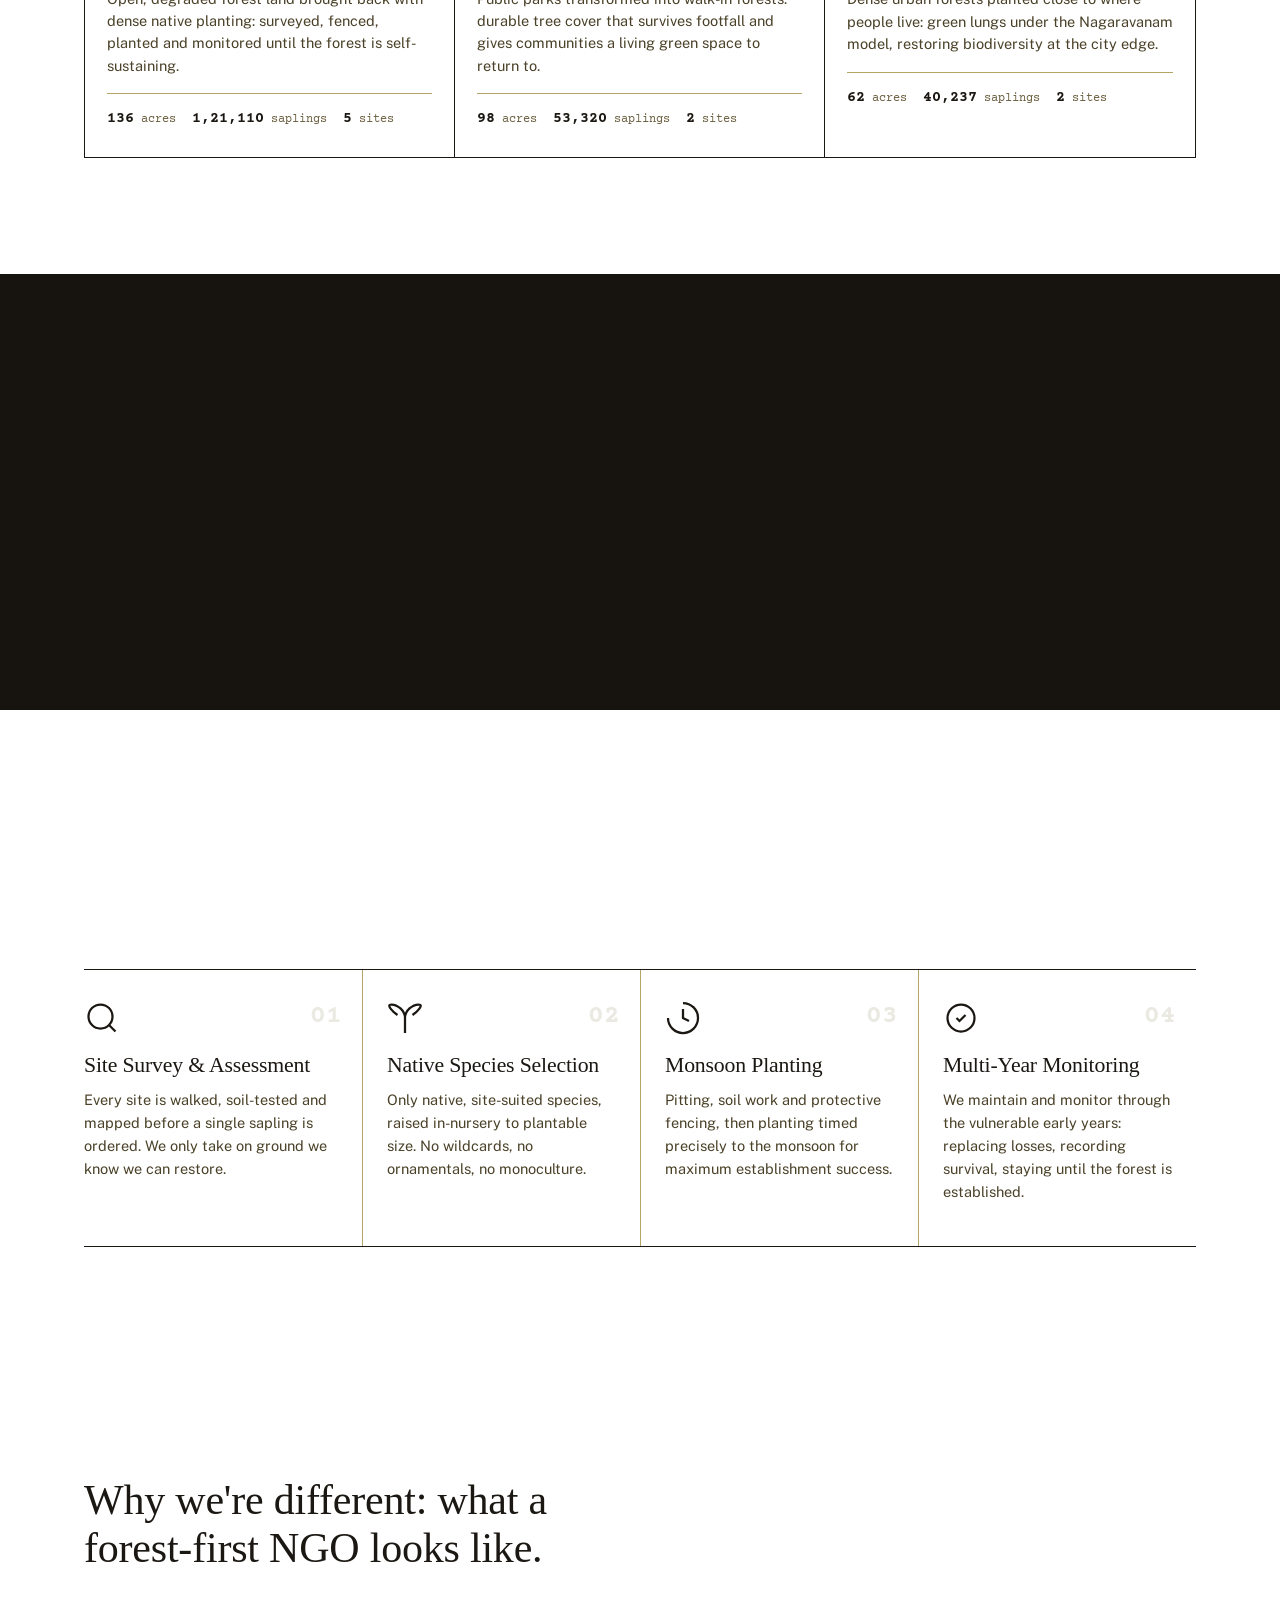
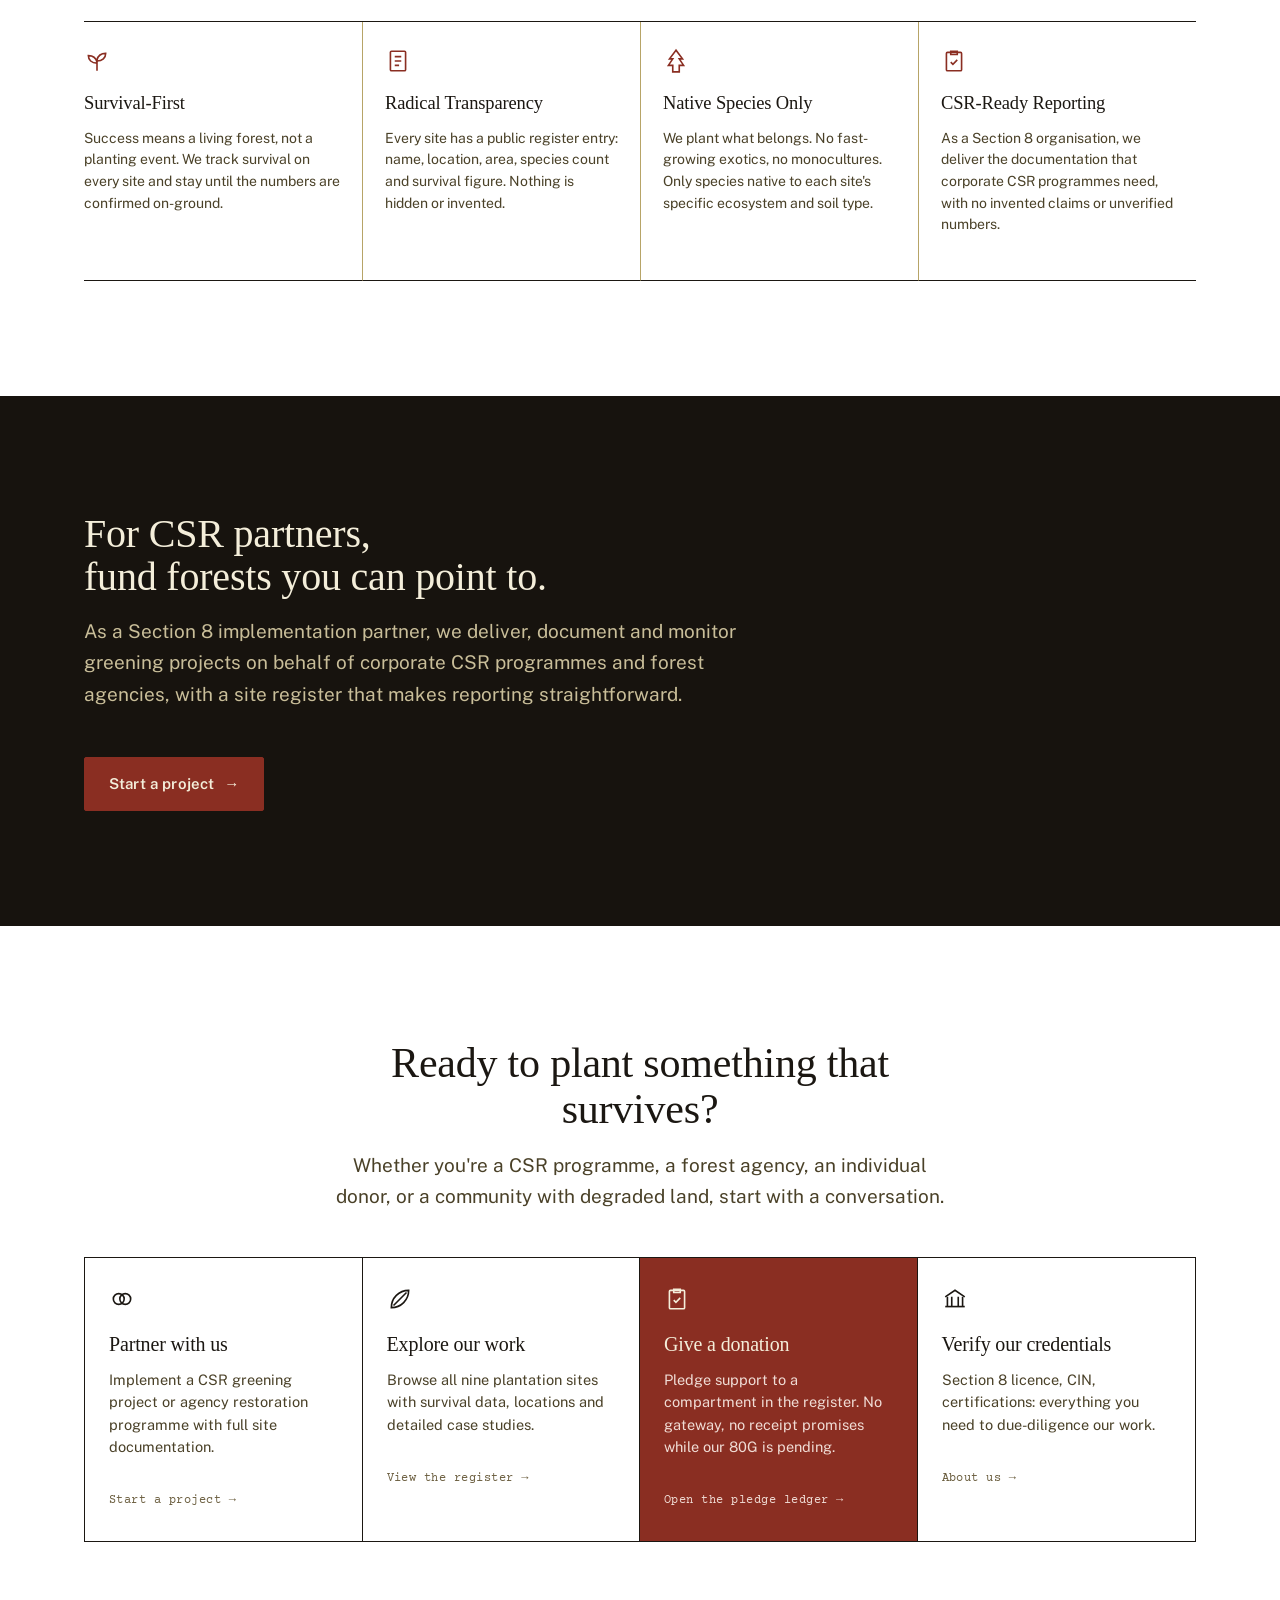
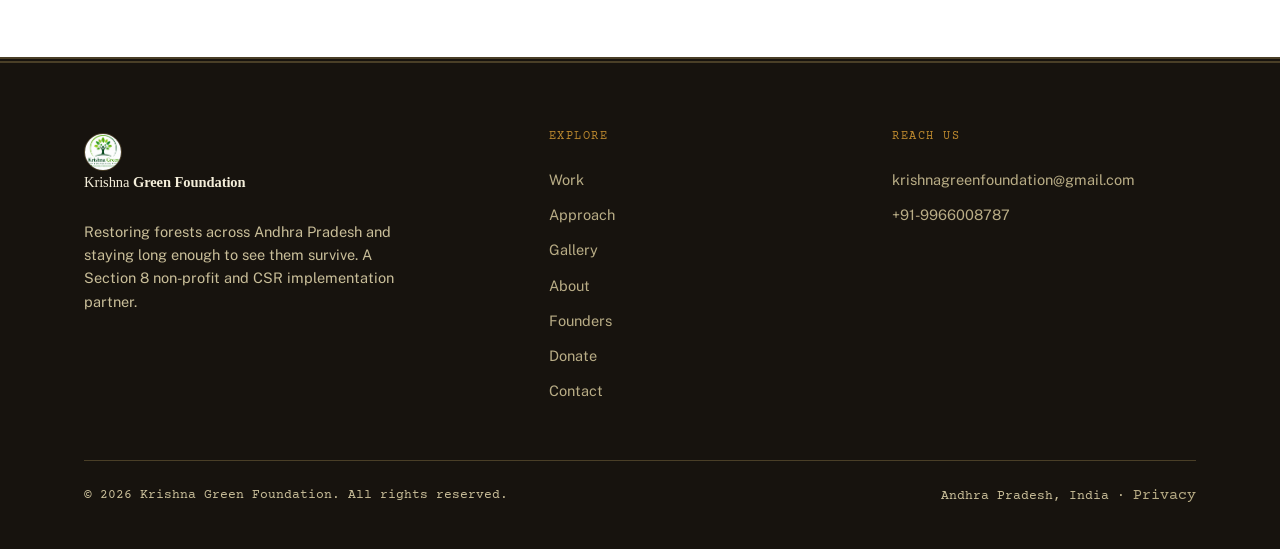
==== commit 31285a72: "Updated" ====
--- a/index.html
+++ b/index.html
@@ -7,11 +7,11 @@
 
   <title>Krishna Green Foundation - Forest Restoration &amp; CSR Partner, Andhra Pradesh</title>
   <meta name="description"
-    content="Section 8 forest restoration NGO and CSR implementation partner. 2,14,667 native saplings across 9 sites and 297 acres in Andhra Pradesh. 100% survival recorded." />
+    content="Section 8 forest restoration NGO and CSR implementation partner. 2,14,667 native saplings across 9 sites and 296 acres in Andhra Pradesh. 100% survival recorded." />
   <meta property="og:type" content="website" />
   <meta property="og:title" content="Krishna Green Foundation - Forest Restoration &amp; CSR Partner" />
   <meta property="og:description"
-    content="2,14,667 native saplings across 9 sites and 297 acres in Andhra Pradesh. Every one still standing. Section 8 non-profit and CSR implementation partner." />
+    content="2,14,667 native saplings across 9 sites and 296 acres in Andhra Pradesh. Every one still standing. Section 8 non-profit and CSR implementation partner." />
   <meta property="og:image" content="[SOCIAL_SHARE_IMAGE_URL]" />
   <meta property="og:url" content="https://www.krishnagreenfoundation.com/" />
   <meta property="og:locale" content="en_IN" />
@@ -108,7 +108,7 @@
       "name": "Krishna Green Foundation - Forest Restoration & CSR Partner, Andhra Pradesh",
       "isPartOf": { "@id": "https://www.krishnagreenfoundation.com/#website" },
       "about": { "@id": "https://www.krishnagreenfoundation.com/#organization" },
-      "description": "Section 8 NGO and CSR partner. 9 sites, 297 acres, 2,14,667 saplings. 100% survival across Andhra Pradesh.",
+      "description": "Section 8 NGO and CSR partner. 9 sites, 296 acres, 2,14,667 saplings. 100% survival across Andhra Pradesh.",
       "inLanguage": "en-IN"
     }
   ]
@@ -175,7 +175,7 @@
               </h1>
               <p class="lede hero__lede">
                 Across Andhra Pradesh we restore reserve forests, eco-tourism parks and urban forests,
-                then stay long enough to see them survive. 2,14,667 native saplings across 297 acres.
+                then stay long enough to see them survive. 2,14,667 native saplings across 296 acres.
                 100% survival recorded.
               </p>
               <div class="hero__cta">
@@ -186,7 +186,6 @@
                 <span class="trust-badge">Section 8 Non-Profit</span>
                 <span class="trust-badge">Lic. 191456</span>
                 <span class="trust-badge">CIN U94990AP2026NPL128077</span>
-                <span class="trust-badge">100% Survival Recorded</span>
               </div>
             </div>
 
@@ -250,7 +249,7 @@
           </div>
           <div class="sbar-div" aria-hidden="true"></div>
           <div class="sbar-stat">
-            <div class="sbar-n">297</div>
+            <div class="sbar-n">296</div>
             <div class="sbar-l">Acres restored</div>
           </div>
           <div class="sbar-div" aria-hidden="true"></div>
@@ -449,6 +448,7 @@
             </a>
           </div>
 
+          <!-- partner logos: restore when real, approved logos exist
           <div class="csr-proof__logos">
             <p class="csr-proof__logos-label">Our partners</p>
             <div class="logos">
@@ -459,6 +459,7 @@
             </div>
             <p class="csr-proof__note">Partner logos shown once approved. None shown until real.</p>
           </div>
+          -->
 
         </div>
       </div>
--- a/styles.css
+++ b/styles.css
@@ -77,7 +77,7 @@
    ========================================================================== */
 .leaves{position:fixed; inset:0; overflow:hidden; pointer-events:none; z-index:120}
 .leaf{position:absolute; top:0; left:var(--x); width:var(--size); height:var(--size);
-  opacity:.8; animation:leafFall var(--dur) linear var(--delay) infinite; will-change:transform}
+  opacity:.35; animation:leafFall var(--dur) linear var(--delay) infinite; will-change:transform}
 .leaf svg{width:100%; height:100%; display:block}
 @keyframes leafFall{
   0%{transform:translate(0,-15vh) rotate(0deg)}
@@ -265,7 +265,7 @@
 }
 .pb-stat__l{
   font-family:var(--mono); font-size:12px; letter-spacing:.09em;
-  text-transform:uppercase; color:#9C8E68; display:block; margin-top:6px;
+  text-transform:uppercase; color:#C9BE99; display:block; margin-top:6px;
 }
 @media(max-width:640px){
   .page-banner__stats{flex-direction:column}
@@ -304,7 +304,7 @@
 .sbar-stat{flex:1 1 160px; text-align:center; padding:10px 20px}
 .sbar-n{font-family:var(--display); font-weight:700; font-size:clamp(30px,3.8vw,50px); line-height:1; color:var(--bone)}
 .sbar-n span{font-size:.48em; color:var(--gold); vertical-align:.52em; font-family:var(--mono); font-weight:400}
-.sbar-l{font-family:var(--mono); font-size:12px; letter-spacing:.09em; text-transform:uppercase; color:#9C8E68; margin-top:9px}
+.sbar-l{font-family:var(--mono); font-size:13px; letter-spacing:.09em; text-transform:uppercase; color:#C9BE99; margin-top:9px}
 .sbar-div{width:1px; height:48px; background:var(--night-line); flex-shrink:0}
 @media(max-width:600px){ .sbar-div{display:none} .sbar-stat{flex:1 1 50%} }
 
@@ -321,7 +321,7 @@
 .hero__h1 em{ font-style:italic; color:var(--stamp) }
 .hero__lede{margin-top:22px}
 .hero__cta{display:flex; flex-wrap:wrap; gap:14px; margin-top:30px}
-.hero__trust{display:flex; flex-wrap:wrap; gap:0; margin-top:28px; border:1px solid var(--ink)}
+.hero__trust{display:flex; flex-wrap:wrap; width:fit-content; max-width:100%; gap:0; margin-top:28px; border:1px solid var(--ink)}
 .trust-badge{
   font-family:var(--mono); font-size:12px; letter-spacing:.05em; text-transform:uppercase;
   padding:9px 14px; color:var(--ink-soft); border-right:1px solid var(--ink);
@@ -329,6 +329,7 @@
 .hero__trust .trust-badge:last-child{border-right:0}
 @media(max-width:900px){
   .hero__cover-top{grid-template-columns:1fr}
+  .hero__scene-wrap{width:150px}
 }
 
 /* ---------- seed-to-tree scene (hero visual) ---------- */
@@ -394,6 +395,7 @@
   transition:.2s var(--ease);
 }
 .filters button:last-child{border-right:0}
+@media(max-width:560px){ .filters{display:grid; grid-template-columns:1fr 1fr; gap:1px; background:var(--ink)} .filters button{border-right:0} }
 .filters button:hover{background:var(--paper-2)}
 .filters button[aria-pressed="true"]{background:var(--ink); color:var(--paper)}
 
@@ -522,6 +524,7 @@
    ========================================================================== */
 .csr-proof{background:var(--night); color:var(--bone)}
 .csr-proof__in{display:grid; grid-template-columns:1fr 1fr; gap:clamp(30px,5vw,70px); align-items:start}
+.csr-proof__in > :only-child{grid-column:1 / -1; max-width:760px}
 .csr-proof__text h2{font-family:var(--display); font-size:clamp(26px,3.2vw,40px); color:var(--bone)}
 .csr-proof__logos-label{font-family:var(--mono); font-size:12px; letter-spacing:.1em; text-transform:uppercase; color:#9C8E68; margin-bottom:14px}
 .logos{margin-top:0; display:grid; grid-template-columns:repeat(2,1fr); gap:1px; background:var(--night-line); border:1px solid var(--night-line)}
@@ -531,7 +534,7 @@
   font-family:var(--mono); font-size:12px; letter-spacing:.05em; padding:10px;
   color:#A6976E;
 }
-.csr-proof__note{margin-top:14px; font-family:var(--mono); font-size:12px; color:#A6976E}
+.csr-proof__note{margin-top:14px; font-family:var(--mono); font-size:13px; color:#C9BE99}
 @media(max-width:860px){ .csr-proof__in{grid-template-columns:1fr} .logos{grid-template-columns:repeat(4,1fr)} }
 @media(max-width:540px){.logos{grid-template-columns:repeat(2,1fr)}}
 
@@ -623,11 +626,11 @@
 .foot__grid{display:grid; grid-template-columns:1.4fr 1fr 1fr; gap:40px}
 .foot .brand{color:var(--bone)}
 .foot .mark{border-color:var(--night-line)}
-.foot__mission{margin-top:20px; max-width:38ch; font-size:14.5px; line-height:1.6; color:#9C8E68}
+.foot__mission{margin-top:20px; max-width:38ch; font-size:14.5px; line-height:1.6; color:#C9BE99}
 .foot h3{font-family:var(--mono); font-size:12px; letter-spacing:.12em; text-transform:uppercase; color:var(--gold); margin-bottom:16px}
 .foot a{display:block; padding:6px 0; font-size:14.5px; color:#B9AD86; transition:color .2s var(--ease)}
 .foot a:hover{color:var(--bone)}
-.foot__bar{margin-top:52px; padding-top:24px; border-top:1px solid var(--night-line); display:flex; flex-wrap:wrap; gap:12px 24px; justify-content:space-between; font-family:var(--mono); font-size:12px; color:#A6976E}
+.foot__bar{margin-top:52px; padding-top:24px; border-top:1px solid var(--night-line); display:flex; flex-wrap:wrap; gap:12px 24px; justify-content:space-between; font-family:var(--mono); font-size:13px; color:#C9BE99}
 @media (max-width:780px){ .foot__grid{grid-template-columns:1fr 1fr} .foot__grid > div:first-child{grid-column:1 / -1} }
 
 /* ===========================================================================
@@ -679,7 +682,7 @@
 .result-strip__in{display:grid; grid-template-columns:auto 1fr; gap:clamp(30px,5vw,72px); align-items:center}
 .result-strip__n{font-family:var(--display); font-weight:700; font-size:clamp(50px,7vw,86px); line-height:1; color:var(--gold)}
 .result-strip__n span{font-size:.5em; vertical-align:.42em; font-family:var(--mono); font-weight:400}
-.result-strip__l{font-family:var(--mono); font-size:12px; letter-spacing:.1em; text-transform:uppercase; color:#9C8E68; margin-top:8px}
+.result-strip__l{font-family:var(--mono); font-size:13px; letter-spacing:.1em; text-transform:uppercase; color:#C9BE99; margin-top:8px}
 .result-strip__text h2{color:var(--bone); font-size:clamp(22px,3vw,32px); line-height:1.15}
 .result-strip__text p{margin-top:14px; color:#C9BE99; line-height:1.65; font-size:15.5px}
 @media(max-width:640px){.result-strip__in{grid-template-columns:1fr}}
@@ -688,7 +691,8 @@
    ABOUT — registration ledger
    ========================================================================== */
 .about-notice{margin-top:30px; background:var(--night); color:var(--bone); padding:22px 26px; display:flex; align-items:flex-start; gap:18px; border:1.5px solid var(--ink)}
-.about-notice .seal{--sz:56px; flex-shrink:0}
+.about-notice .seal{--sz:76px; flex-shrink:0; mix-blend-mode:normal; color:var(--gold); border-color:var(--gold)}
+.about-notice .seal::before{border-color:var(--gold)}
 .about-notice__label{font-family:var(--mono); font-size:12px; letter-spacing:.1em; text-transform:uppercase; color:var(--gold)}
 .about-notice__text{margin:6px 0 0; font-size:15px; color:var(--bone); line-height:1.5}
 .about-grid{margin-top:20px; display:grid; grid-template-columns:repeat(2,1fr); gap:1px; background:var(--ink); border:1.5px solid var(--ink)}
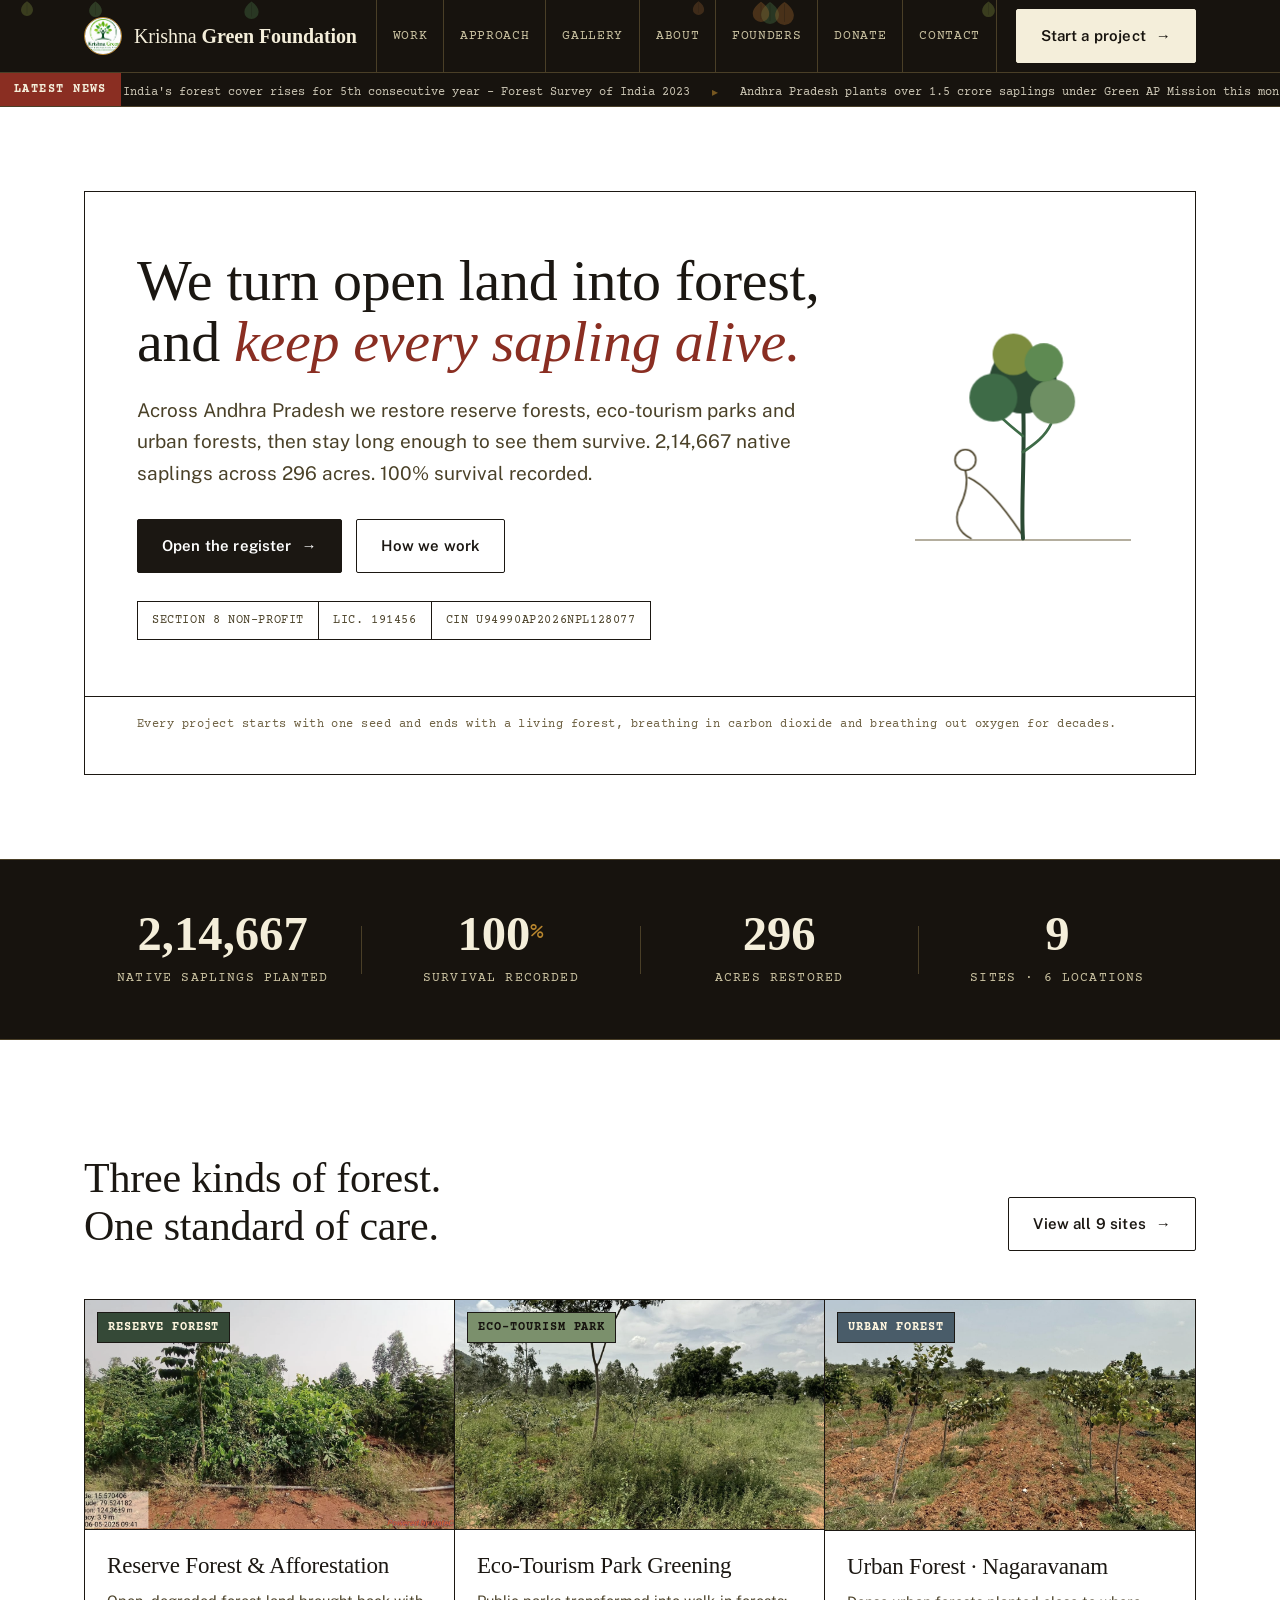
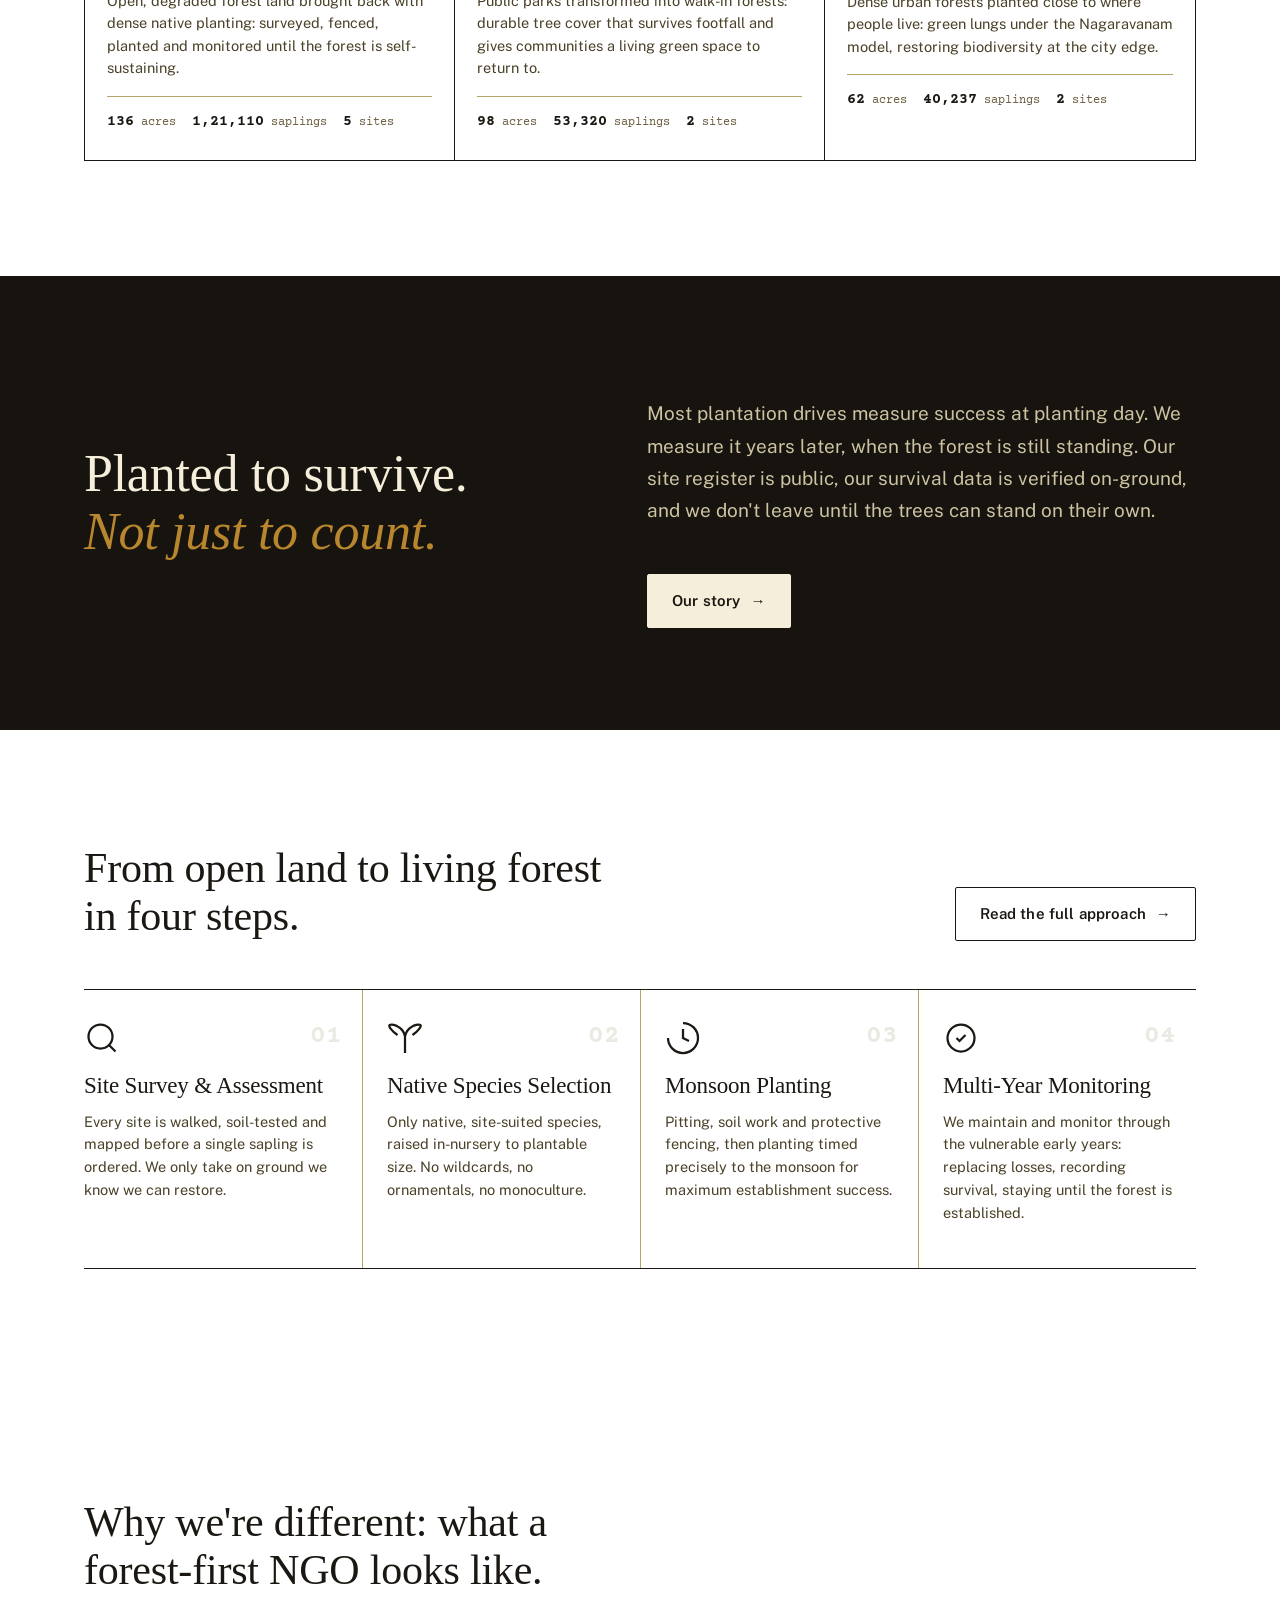
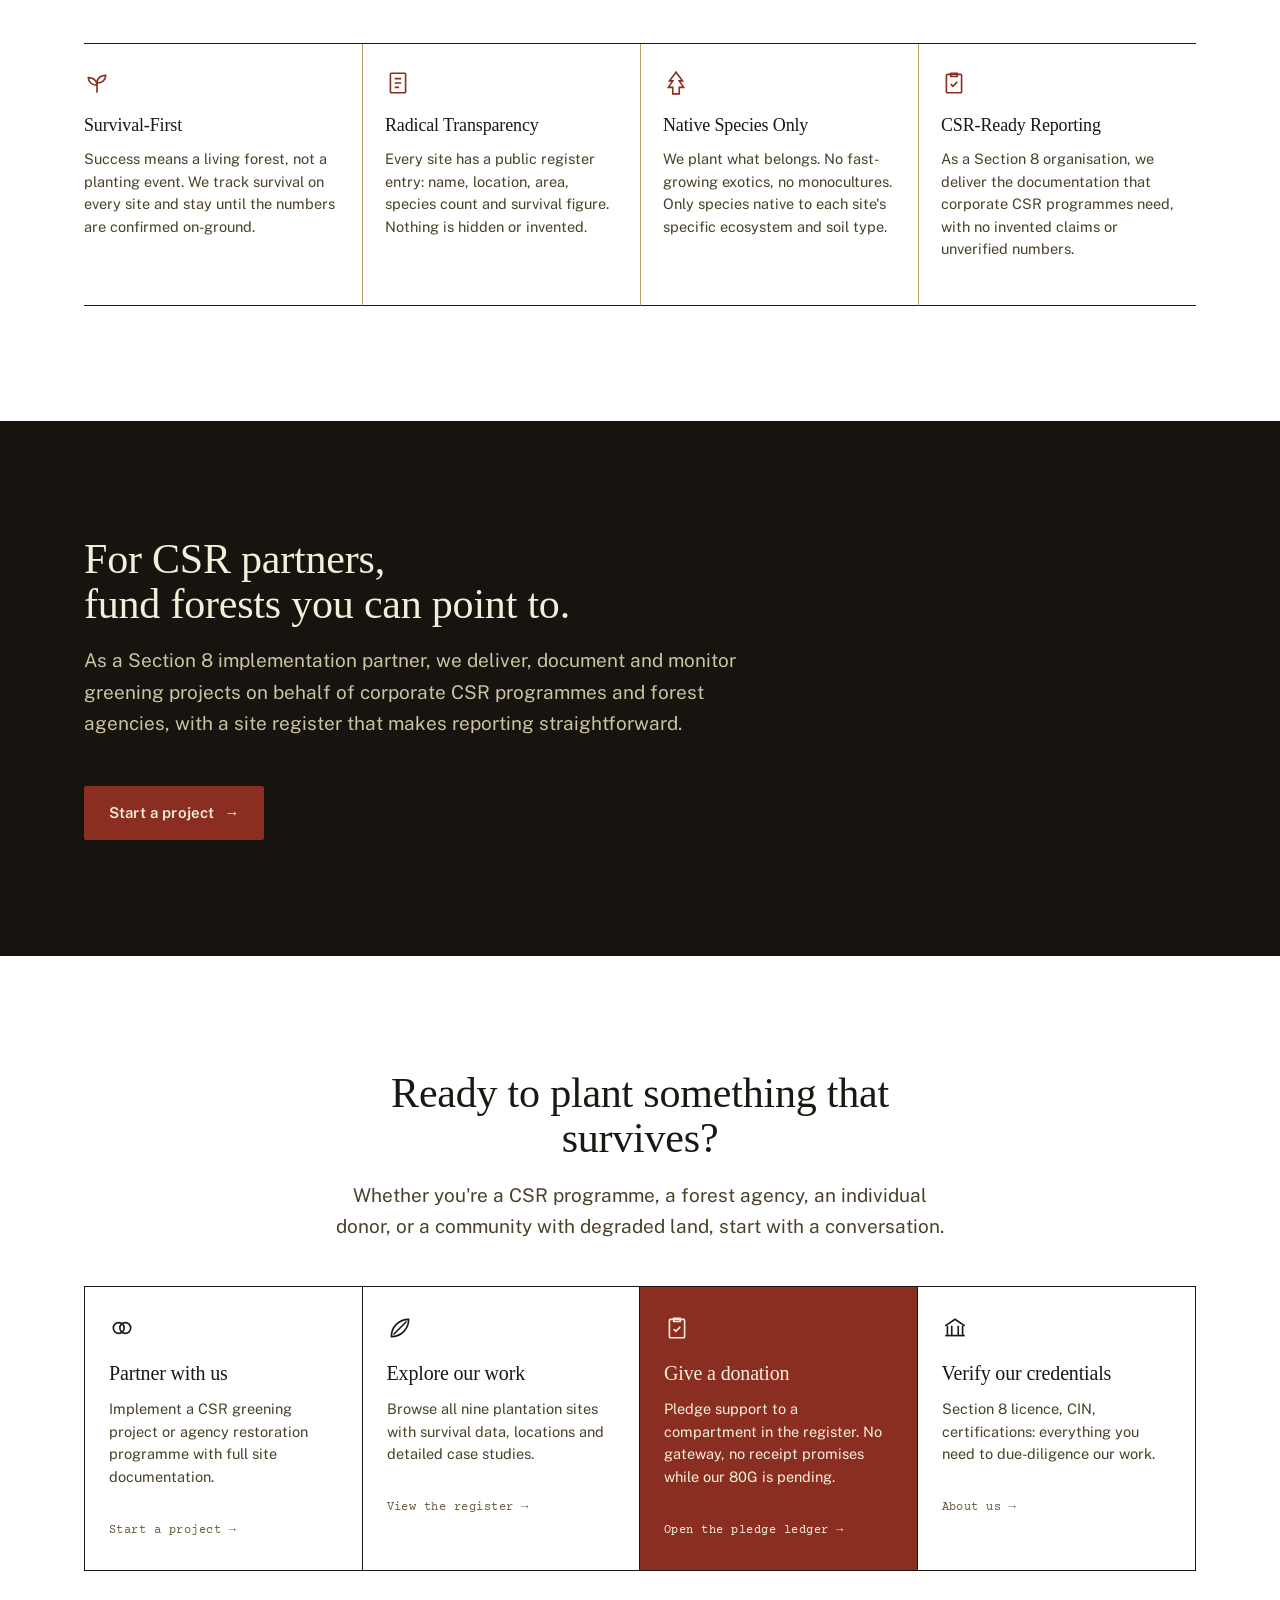
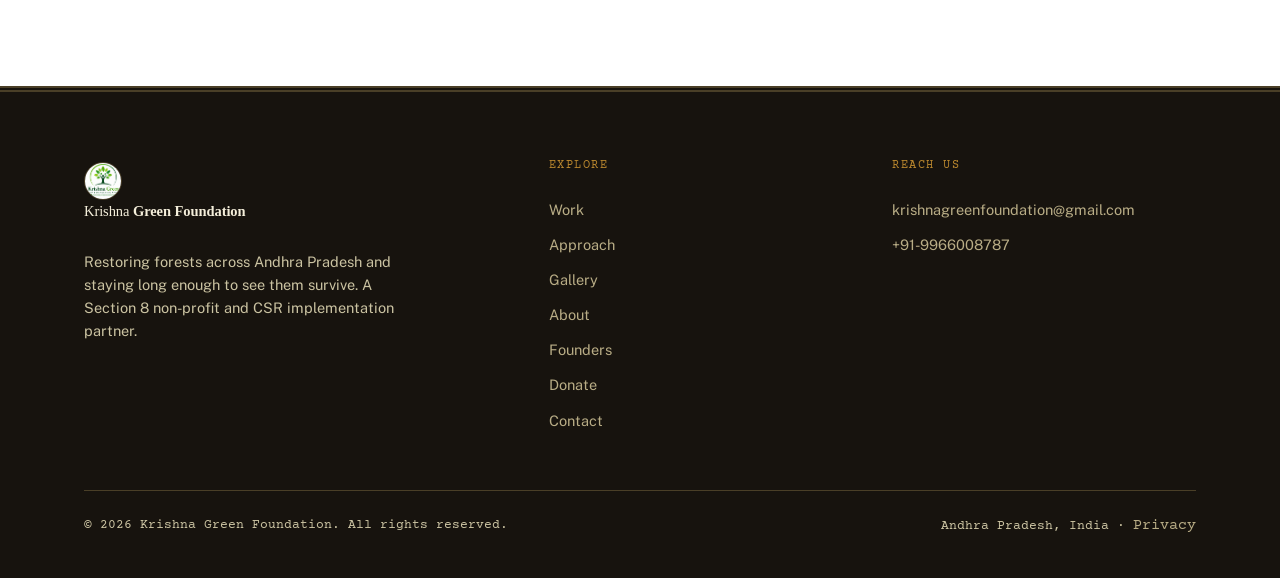
==== commit e0baf91d: "Updated" ====
--- a/index.html
+++ b/index.html
@@ -440,7 +440,7 @@
 
           <div class="csr-proof__text">
             <h2 id="csr-h" class="display">For CSR partners,<br>fund forests you can point&nbsp;to.</h2>
-            <p class="lede" style="margin-top:18px;color:#C9BE99">As a Section 8 implementation partner, we deliver, document and monitor greening
+            <p class="lede lede--onDark" style="margin-top:18px">As a Section 8 implementation partner, we deliver, document and monitor greening
               projects on behalf of corporate CSR programmes and forest agencies, with a site register
               that makes reporting straightforward.</p>
             <a href="/contact/" class="btn btn--stamp" style="margin-top:28px">
--- a/styles.css
+++ b/styles.css
@@ -37,6 +37,27 @@
 
   --line:       #B7A467;   /* ruled hairline on paper                           */
 
+  /* muted bone — secondary text on night grounds */
+  --bone-soft:  #CBC3A2;   /* ledes, nav links, labels on dark                  */
+  --bone-faint: #B9AD86;   /* footer links, captions on dark                    */
+
+  /* type ramp */
+  --fs-label:   12px;      /* mono labels, tags — the 12px floor                */
+  --fs-meta:    13px;      /* mono data rows, nav, errors                       */
+  --fs-small:   14.5px;    /* secondary prose in cards and footer               */
+  --fs-body-s:  15px;      /* dense prose, buttons                              */
+  --fs-body:    16px;
+  --fs-lead:    18px;      /* small titles, ledger values                       */
+  --fs-title:   20px;      /* brand, tile titles                                */
+  --fs-lede:    clamp(16px,1.8vw,19px);
+  --fs-h3:      clamp(18px,2vw,23px);
+  --fs-h2-sm:   clamp(22px,3.2vw,36px);
+  --fs-h2:      clamp(26px,3.6vw,42px);
+  --fs-statement: clamp(28px,4.4vw,52px);
+  --fs-display: clamp(32px,4.8vw,58px);
+  --fs-figure:  clamp(30px,3.8vw,50px);
+  --fs-figure-xl: clamp(50px,7vw,86px);
+
   /* falling-leaf ambient animation (white-ground override) */
   --leaf-1: #4C7A4A;
   --leaf-2: #7C8C3E;
@@ -52,6 +73,7 @@
   --gutter: clamp(20px, 5vw, 72px);
   --radius: 2px;               /* register is ruled, not rounded */
   --ease: cubic-bezier(.2,.7,.2,1);
+  --ease-out: cubic-bezier(.16,1,.3,1); /* arrivals: fast start, long settle */
 }
 
 /* ---------- reset ---------- */
@@ -59,7 +81,7 @@
 html{scroll-behavior:smooth}
 body{
   margin:0; background:var(--paper); color:var(--ink);
-  font-family:var(--sans); font-size:16px; line-height:1.6;
+  font-family:var(--sans); font-size:var(--fs-body); line-height:1.6;
   -webkit-font-smoothing:antialiased; text-rendering:optimizeLegibility;
 }
 img,svg{display:block; max-width:100%}
@@ -99,11 +121,11 @@
 b,strong{font-weight:600}
 
 /* ---------- accessibility ---------- */
-:focus-visible{outline:3px solid var(--stamp); outline-offset:3px; border-radius:1px}
+:focus-visible{outline:3px solid var(--stamp); outline-offset:3px; border-radius:var(--radius)}
 .skip{
   position:absolute; left:-999px; top:0; z-index:200;
   background:var(--ink); color:var(--paper); padding:12px 18px; border-radius:var(--radius);
-  font-family:var(--mono); font-size:13px; letter-spacing:.03em;
+  font-family:var(--mono); font-size:var(--fs-meta); letter-spacing:.03em;
 }
 .skip:focus{left:12px; top:12px}
 .sr{position:absolute;width:1px;height:1px;overflow:hidden;clip:rect(0 0 0 0);white-space:nowrap}
@@ -111,8 +133,8 @@
 /* ---------- shared layout ---------- */
 .wrap{max-width:var(--maxw); margin-inline:auto; padding-inline:var(--gutter)}
 .display{font-family:var(--display); line-height:1.08; letter-spacing:-.005em}
-.lede{font-size:clamp(16px,1.8vw,19px); line-height:1.65; color:var(--ink-soft); max-width:58ch}
-.lede--onDark{color:#CBC3A2}
+.lede{font-size:var(--fs-lede); line-height:1.65; color:var(--ink-soft); max-width:58ch}
+.lede--onDark{color:var(--bone-soft)}
 
 .section{padding-block:clamp(64px,9vw,120px)}
 .rule{height:1px; background:var(--line); border:0; margin:0}
@@ -126,7 +148,7 @@
   --bg:var(--ink); --fg:var(--paper); --bd:var(--ink);
   display:inline-flex; align-items:center; gap:10px; cursor:pointer;
   padding:14px 24px; border:1.5px solid var(--bd); background:var(--bg); color:var(--fg);
-  border-radius:var(--radius); font-family:var(--sans); font-size:15px; font-weight:600; letter-spacing:.01em;
+  border-radius:var(--radius); font-family:var(--sans); font-size:var(--fs-body-s); font-weight:600; letter-spacing:.01em;
   transition:transform .2s var(--ease), background .2s var(--ease), color .2s var(--ease), border-color .2s var(--ease);
 }
 .btn:hover{transform:translateY(-2px); box-shadow:0 6px 14px rgba(27,23,18,.22)}
@@ -155,13 +177,13 @@
   border-bottom:1px solid var(--night-line);
 }
 .nav__in{display:flex; align-items:center; justify-content:space-between; height:72px}
-.brand{display:flex; align-items:center; gap:12px; font-family:var(--display); font-size:20px; letter-spacing:-.005em; color:var(--bone)}
+.brand{display:flex; align-items:center; gap:12px; font-family:var(--display); font-size:var(--fs-title); letter-spacing:-.005em; color:var(--bone)}
 .brand b{font-weight:700}
 .mark{width:38px;height:38px;flex:0 0 auto;object-fit:contain;border-radius:50%;border:1.5px solid var(--gold)}
 .nav__links{display:flex; align-items:center; height:100%}
 .nav__links a{
-  font-family:var(--mono); font-size:12.5px; letter-spacing:.05em; text-transform:uppercase;
-  color:#C9BE99; position:relative; height:100%; display:flex; align-items:center;
+  font-family:var(--mono); font-size:var(--fs-meta); letter-spacing:.05em; text-transform:uppercase;
+  color:var(--bone-soft); position:relative; height:100%; display:flex; align-items:center;
   padding-inline:16px; border-left:1px solid var(--night-line);
 }
 .nav__links a:last-child{border-right:1px solid var(--night-line)}
@@ -190,7 +212,7 @@
     max-height:calc(100vh - 72px); overflow-y:auto;
   }
   .nav[data-open="true"] + .mobile{transform:none; opacity:1; pointer-events:auto}
-  .mobile a:not(.btn){display:block; padding:18px var(--gutter); border-top:1px solid var(--night-line); font-size:19px; font-family:var(--display); color:var(--bone)}
+  .mobile a:not(.btn){display:block; padding:18px var(--gutter); border-top:1px solid var(--night-line); font-size:var(--fs-title); font-family:var(--display); color:var(--bone)}
   .mobile .btn{margin:18px var(--gutter) 26px; justify-content:center}
 }
 
@@ -205,7 +227,7 @@
 }
 .ticker__label{
   flex-shrink:0; background:var(--stamp); color:var(--bone);
-  font-family:var(--mono); font-size:12px; font-weight:700;
+  font-family:var(--mono); font-size:var(--fs-label); font-weight:700;
   letter-spacing:.12em; text-transform:uppercase;
   padding:0 14px; height:100%; display:flex; align-items:center; white-space:nowrap;
 }
@@ -214,13 +236,13 @@
   display:inline-flex; align-items:center; white-space:nowrap;
   animation:tickerScroll 60s linear infinite; will-change:transform;
 }
-.ticker__track:hover{animation-play-state:paused}
+.ticker__track:hover,.ticker__track:focus-within{animation-play-state:paused}
 .ticker__item{
-  font-family:var(--mono); font-size:12px; color:var(--bone); opacity:.82;
+  font-family:var(--mono); font-size:var(--fs-label); color:var(--bone); opacity:.82;
   text-decoration:none; padding-inline:2px; transition:opacity .2s, color .2s;
 }
 .ticker__item:hover{opacity:1; color:var(--gold)}
-.ticker__sep{padding-inline:20px; color:var(--gold); opacity:.6; font-size:12px}
+.ticker__sep{padding-inline:20px; color:var(--gold); opacity:.6; font-size:var(--fs-label)}
 @keyframes tickerScroll{ 0%{transform:translateX(0)} 100%{transform:translateX(-50%)} }
 
 /* ===========================================================================
@@ -245,14 +267,16 @@
 .cartouche .ct-tr{top:-1.5px; right:-1.5px; border-left:0; border-bottom:0}
 .cartouche .ct-bl{bottom:-1.5px; left:-1.5px; border-right:0; border-top:0}
 .page-banner__h1{
-  font-family:var(--display); font-size:clamp(30px,5vw,58px);
+  font-family:var(--display); font-size:var(--fs-display);
   color:var(--bone); max-width:22ch; line-height:1.08;
 }
 .page-banner__ref{
   position:absolute; bottom:clamp(16px,2.4vw,26px); right:clamp(16px,2.4vw,26px);
-  font-family:var(--mono); font-size:12px; letter-spacing:.08em; text-transform:uppercase;
+  font-family:var(--mono); font-size:var(--fs-label); letter-spacing:.08em; text-transform:uppercase;
   color:var(--gold); text-align:right; line-height:1.5; pointer-events:none;
 }
+/* narrow banners: no free corner for the decorative stamp, and in flow it would read as an eyebrow */
+@media(max-width:640px){ .page-banner__ref{display:none} }
 .page-banner__stats{
   display:flex; flex-wrap:wrap; gap:0;
   margin-top:36px; border-top:1px solid var(--night-line);
@@ -260,12 +284,12 @@
 .pb-stat{padding:16px 30px 4px 0; border-bottom:1px solid var(--night-line)}
 .pb-stat + .pb-stat{padding-left:30px; border-left:1px solid var(--night-line)}
 .pb-stat__n{
-  font-family:var(--display); font-weight:700; font-size:clamp(26px,3.2vw,40px); line-height:1; color:var(--bone);
+  font-family:var(--display); font-weight:700; font-size:var(--fs-h2); line-height:1; color:var(--bone);
   display:block;
 }
 .pb-stat__l{
-  font-family:var(--mono); font-size:12px; letter-spacing:.09em;
-  text-transform:uppercase; color:#C9BE99; display:block; margin-top:6px;
+  font-family:var(--mono); font-size:var(--fs-label); letter-spacing:.09em;
+  text-transform:uppercase; color:var(--bone-soft); display:block; margin-top:6px;
 }
 @media(max-width:640px){
   .page-banner__stats{flex-direction:column}
@@ -291,8 +315,13 @@
 .compmap{width:100%; overflow:visible}
 .compmap rect.parcel{stroke:var(--ink); stroke-width:1.5}
 .compmap text.parcel-no{font-family:var(--mono); font-weight:700; fill:var(--bone)}
-.compmap .parcel{transition:opacity .2s var(--ease)}
-.compmap-legend{display:flex; flex-wrap:wrap; gap:18px; margin-top:18px; font-family:var(--mono); font-size:12px; letter-spacing:.03em}
+/* register <-> map: parcels outside the filter recede; the row under the pointer inks its parcel */
+.compmap .parcel,.compmap .parcel-no{transition:opacity .28s var(--ease-out), stroke-width .2s var(--ease-out)}
+.compmap .is-out{opacity:.16}
+.compmap.has-lit .parcel:not(.is-lit),.compmap.has-lit .parcel-no:not(.is-lit){opacity:.5}
+.compmap.has-lit .is-out{opacity:.12}
+.compmap rect.parcel.is-lit{stroke-width:4.5}
+.compmap-legend{display:flex; flex-wrap:wrap; gap:18px; margin-top:18px; font-family:var(--mono); font-size:var(--fs-label); letter-spacing:.03em}
 .compmap-legend span{display:inline-flex; align-items:center; gap:8px}
 .compmap-legend i{width:14px;height:14px;display:inline-block;border:1px solid var(--ink)}
 
@@ -302,9 +331,9 @@
 .stats-bar{background:var(--night); padding-block:40px; border-top:1px solid var(--night-line); border-bottom:1px solid var(--night-line)}
 .stats-bar__inner{display:flex; flex-wrap:wrap; align-items:center; justify-content:center}
 .sbar-stat{flex:1 1 160px; text-align:center; padding:10px 20px}
-.sbar-n{font-family:var(--display); font-weight:700; font-size:clamp(30px,3.8vw,50px); line-height:1; color:var(--bone)}
+.sbar-n{font-family:var(--display); font-weight:700; font-size:var(--fs-figure); line-height:1; color:var(--bone)}
 .sbar-n span{font-size:.48em; color:var(--gold); vertical-align:.52em; font-family:var(--mono); font-weight:400}
-.sbar-l{font-family:var(--mono); font-size:13px; letter-spacing:.09em; text-transform:uppercase; color:#C9BE99; margin-top:9px}
+.sbar-l{font-family:var(--mono); font-size:var(--fs-meta); letter-spacing:.09em; text-transform:uppercase; color:var(--bone-soft); margin-top:9px}
 .sbar-div{width:1px; height:48px; background:var(--night-line); flex-shrink:0}
 @media(max-width:600px){ .sbar-div{display:none} .sbar-stat{flex:1 1 50%} }
 
@@ -317,13 +346,13 @@
   padding:clamp(26px,4.5vw,52px) clamp(26px,4.5vw,52px) clamp(30px,5vw,56px);
   display:grid; grid-template-columns:1fr 240px; gap:clamp(24px,4vw,48px); align-items:start;
 }
-.hero__h1{ font-size:clamp(32px,4.6vw,58px); color:var(--ink); line-height:1.06; margin-top:6px }
+.hero__h1{ font-size:var(--fs-display); color:var(--ink); line-height:1.06; margin-top:6px }
 .hero__h1 em{ font-style:italic; color:var(--stamp) }
 .hero__lede{margin-top:22px}
 .hero__cta{display:flex; flex-wrap:wrap; gap:14px; margin-top:30px}
 .hero__trust{display:flex; flex-wrap:wrap; width:fit-content; max-width:100%; gap:0; margin-top:28px; border:1px solid var(--ink)}
 .trust-badge{
-  font-family:var(--mono); font-size:12px; letter-spacing:.05em; text-transform:uppercase;
+  font-family:var(--mono); font-size:var(--fs-label); letter-spacing:.05em; text-transform:uppercase;
   padding:9px 14px; color:var(--ink-soft); border-right:1px solid var(--ink);
 }
 .hero__trust .trust-badge:last-child{border-right:0}
@@ -335,7 +364,7 @@
 /* ---------- seed-to-tree scene (hero visual) ---------- */
 .hero__scene-wrap{width:min(240px,100%); margin-inline:auto}
 .hero__scene-cap{
-  font-family:var(--mono); font-size:12px; letter-spacing:.04em; color:var(--ink-faint);
+  font-family:var(--mono); font-size:var(--fs-label); letter-spacing:.04em; color:var(--ink-faint);
   padding:0 clamp(26px,4.5vw,52px) clamp(24px,4vw,40px); border-top:1.5px solid var(--ink); margin:0; padding-top:18px;
 }
 .seed-scene{width:100%; height:auto; overflow:visible}
@@ -350,7 +379,7 @@
 .seed-scene .canopy circle{fill:var(--fill); opacity:0; transform-box:fill-box; transform-origin:center; transform:scale(.4)}
 .seed-scene .breath{opacity:0}
 .seed-scene .o2 circle{fill:var(--leaf-1)}
-.seed-scene .co2 circle{fill:#9C8E68}
+.seed-scene .co2 circle{fill:var(--bone-faint)}
 .seed-scene .o2, .seed-scene .co2{transform:translate(var(--x),var(--y)); opacity:0}
 
 @keyframes sceneFadeIn{ from{opacity:0; transform:translateY(10px)} to{opacity:1; transform:translateY(0)} }
@@ -387,11 +416,11 @@
    REGISTER / SITE ROWS — the ledger table
    ========================================================================== */
 .reg__head{display:flex; flex-wrap:wrap; align-items:flex-end; justify-content:space-between; gap:24px}
-.reg__head h2{font-family:var(--display); font-size:clamp(26px,3.6vw,42px); color:var(--ink); max-width:24ch; line-height:1.12}
+.reg__head h2{font-family:var(--display); font-size:var(--fs-h2); color:var(--ink); max-width:24ch; line-height:1.12}
 .filters{display:flex; flex-wrap:wrap; gap:0; margin-top:10px; border:1px solid var(--ink)}
 .filters button{
   cursor:pointer; background:var(--paper); border:0; border-right:1px solid var(--ink); color:var(--ink-soft);
-  padding:10px 16px; font-size:12.5px; font-family:var(--mono); letter-spacing:.03em; text-transform:uppercase;
+  padding:10px 16px; font-size:var(--fs-meta); font-family:var(--mono); letter-spacing:.03em; text-transform:uppercase;
   transition:.2s var(--ease);
 }
 .filters button:last-child{border-right:0}
@@ -407,18 +436,18 @@
   padding:22px 10px; transition:background .2s var(--ease), transform .2s var(--ease);
 }
 .site:hover{background:var(--paper-2); transform:translateX(8px)}
-.site__no{font-family:var(--mono); font-weight:700; font-size:16px; color:var(--ink-faint)}
-.site__name{font-family:var(--display); font-size:clamp(18px,2vw,23px); color:var(--ink); line-height:1.16}
-.site__loc{font-family:var(--mono); font-size:12px; letter-spacing:.04em; color:var(--ink-faint); margin-top:6px; text-transform:uppercase}
-.site__tag{font-family:var(--mono); font-size:12px; letter-spacing:.07em; text-transform:uppercase; color:var(--ink-soft); display:inline-flex; align-items:center; gap:7px; margin-top:9px}
+.site__no{font-family:var(--mono); font-weight:700; font-size:var(--fs-body); color:var(--ink-faint)}
+.site__name{font-family:var(--display); font-size:var(--fs-h3); color:var(--ink); line-height:1.16}
+.site__loc{font-family:var(--mono); font-size:var(--fs-label); letter-spacing:.04em; color:var(--ink-faint); margin-top:6px; text-transform:uppercase}
+.site__tag{font-family:var(--mono); font-size:var(--fs-label); letter-spacing:.07em; text-transform:uppercase; color:var(--ink-soft); display:inline-flex; align-items:center; gap:7px; margin-top:9px}
 .site__tag::before{content:""; width:11px;height:11px; border:1.5px solid var(--ink); background:var(--compartment)}
 .site__tag[data-cat="park"]::before{background:var(--compartment-3)}
 .site__tag[data-cat="urban"]::before{background:var(--cat-urban)}
-.site__data{font-family:var(--mono); font-size:13px; color:var(--ink-soft); display:flex; gap:22px; justify-content:flex-end; align-items:baseline}
-.site__data b{color:var(--ink); font-weight:700; font-size:16px}
+.site__data{font-family:var(--mono); font-size:var(--fs-meta); color:var(--ink-soft); display:flex; gap:22px; justify-content:flex-end; align-items:baseline}
+.site__data b{color:var(--ink); font-weight:700; font-size:var(--fs-body)}
 .site__data .surv{color:var(--stamp); font-weight:700}
-.site__open{font-family:var(--mono); font-size:12px; color:var(--ink-faint); white-space:nowrap; display:inline-flex; align-items:center; gap:7px}
-.reg__foot{margin-top:20px; font-family:var(--mono); font-size:12px; color:var(--ink-faint)}
+.site__open{font-family:var(--mono); font-size:var(--fs-label); color:var(--ink-faint); white-space:nowrap; display:inline-flex; align-items:center; gap:7px}
+.reg__foot{margin-top:20px; font-family:var(--mono); font-size:var(--fs-label); color:var(--ink-faint)}
 
 @media (max-width:820px){
   .site{grid-template-columns:40px 1fr; gap:4px 16px; padding:20px 8px}
@@ -443,17 +472,17 @@
 .prog-card:hover .prog-card__img img{transform:scale(1.04)}
 .prog-card__tag{
   position:absolute; top:12px; left:12px;
-  font-family:var(--mono); font-size:12px; letter-spacing:.08em; text-transform:uppercase;
+  font-family:var(--mono); font-size:var(--fs-label); letter-spacing:.08em; text-transform:uppercase;
   background:var(--compartment); color:var(--bone);
   padding:5px 10px; font-weight:700; border:1px solid var(--ink);
 }
 .prog-card__tag--park{background:var(--compartment-3); color:var(--night)}
 .prog-card__tag--urban{background:var(--cat-urban); color:var(--bone)}
 .prog-card__body{padding:22px 22px 26px}
-.prog-card__body h3{font-family:var(--display); font-size:clamp(18px,1.8vw,21px); color:var(--ink); line-height:1.2}
-.prog-card__body p{margin-top:10px; font-size:14.5px; color:var(--ink-soft); line-height:1.55}
-.prog-card__data{margin-top:16px; padding-top:13px; border-top:1px solid var(--line); display:flex; gap:16px; flex-wrap:wrap; font-family:var(--mono); font-size:12px; color:var(--ink-faint)}
-.prog-card__data b{color:var(--ink); font-size:15px; font-weight:700}
+.prog-card__body h3{font-family:var(--display); font-size:var(--fs-h3); color:var(--ink); line-height:1.2}
+.prog-card__body p{margin-top:10px; font-size:var(--fs-small); color:var(--ink-soft); line-height:1.55}
+.prog-card__data{margin-top:16px; padding-top:13px; border-top:1px solid var(--line); display:flex; gap:16px; flex-wrap:wrap; font-family:var(--mono); font-size:var(--fs-label); color:var(--ink-faint)}
+.prog-card__data b{color:var(--ink); font-size:var(--fs-body-s); font-weight:700}
 @media(max-width:860px){.prog__grid{grid-template-columns:1fr} .prog-card{border-right:0; border-bottom:1.5px solid var(--ink)} .prog-card:last-child{border-bottom:0}}
 
 /* ===========================================================================
@@ -461,9 +490,9 @@
    ========================================================================== */
 .mission-strip{background:var(--night); color:var(--bone); padding-block:clamp(56px,8vw,104px)}
 .mission-strip__in{display:grid; grid-template-columns:1fr 1.1fr; gap:clamp(30px,5vw,70px); align-items:center}
-.mission-strip__left h2{font-family:var(--display); font-size:clamp(28px,4.4vw,52px); color:var(--bone); line-height:1.12}
+.mission-strip__left h2{font-family:var(--display); font-size:var(--fs-statement); color:var(--bone); line-height:1.12}
 .mission-strip__left h2 em{color:var(--gold); font-style:italic}
-.mission-strip__right p{font-size:clamp(15px,1.4vw,17px); color:#C9BE99; line-height:1.7}
+.mission-strip__right p{font-size:var(--fs-lede); color:var(--bone-soft); line-height:1.7}
 @media(max-width:860px){.mission-strip__in{grid-template-columns:1fr}}
 
 /* ===========================================================================
@@ -473,8 +502,8 @@
 .step, .how-step{padding:30px 24px 28px 0; position:relative}
 .step + .step, .how-step + .how-step{border-left:1px solid var(--line); padding-left:24px}
 .step__ic, .how-step__icon{width:36px;height:36px;color:var(--ink)}
-.step h3, .how-step h3{font-family:var(--display); font-size:clamp(19px,1.7vw,22px); color:var(--ink); margin-top:16px; line-height:1.2}
-.step p, .how-step p{margin-top:11px; font-size:14.5px; color:var(--ink-soft); line-height:1.58}
+.step h3, .how-step h3{font-family:var(--display); font-size:var(--fs-h3); color:var(--ink); margin-top:16px; line-height:1.2}
+.step p, .how-step p{margin-top:11px; font-size:var(--fs-small); color:var(--ink-soft); line-height:1.58}
 .step__stamp{position:absolute; top:26px; right:20px; font-family:var(--mono); font-size:26px; font-weight:700; color:var(--paper-3)}
 @media (max-width:900px){
   .steps,.how__grid{grid-template-columns:repeat(2,1fr)}
@@ -495,10 +524,10 @@
 .cap{background:var(--paper); padding:30px; border-right:1px solid var(--ink)}
 .cap:last-child{border-right:0}
 .cap__ring{width:32px;height:32px;color:var(--ink)}
-.cap h3{font-family:var(--display); font-size:22px; color:var(--ink); margin-top:18px}
-.cap p{font-size:14.5px; color:var(--ink-soft); margin-top:10px; line-height:1.55}
-.cap__data{margin-top:20px; padding-top:16px; border-top:1px solid var(--line); display:flex; gap:22px; font-family:var(--mono); font-size:12px; color:var(--ink-faint)}
-.cap__data b{display:block; font-size:18px; color:var(--ink); font-weight:700; margin-bottom:2px}
+.cap h3{font-family:var(--display); font-size:var(--fs-title); color:var(--ink); margin-top:18px}
+.cap p{font-size:var(--fs-small); color:var(--ink-soft); margin-top:10px; line-height:1.55}
+.cap__data{margin-top:20px; padding-top:16px; border-top:1px solid var(--line); display:flex; gap:22px; font-family:var(--mono); font-size:var(--fs-label); color:var(--ink-faint)}
+.cap__data b{display:block; font-size:var(--fs-lead); color:var(--ink); font-weight:700; margin-bottom:2px}
 @media (max-width:860px){ .caps__grid{grid-template-columns:1fr} .cap{border-right:0; border-bottom:1.5px solid var(--ink)} .cap:last-child{border-bottom:0} }
 
 /* ===========================================================================
@@ -508,8 +537,8 @@
 .val-card{padding:26px 22px 4px 0; border-bottom:1.5px solid var(--ink)}
 .val-card + .val-card{border-left:1px solid var(--line); padding-left:22px}
 .val-card__icon{width:26px;height:26px;color:var(--stamp)}
-.val-card h3{font-family:var(--display); font-size:18.5px; color:var(--ink); margin-top:15px}
-.val-card p{font-size:14px; color:var(--ink-soft); line-height:1.55; margin-top:9px; padding-bottom:26px}
+.val-card h3{font-family:var(--display); font-size:var(--fs-lead); color:var(--ink); margin-top:15px}
+.val-card p{font-size:var(--fs-small); color:var(--ink-soft); line-height:1.55; margin-top:9px; padding-bottom:26px}
 @media(max-width:860px){.val__grid{grid-template-columns:repeat(2,1fr)} .val-card:nth-child(odd){border-left:0;padding-left:0} .val-card:nth-child(even){padding-left:22px} .val-card{border-bottom:1px solid var(--line)}}
 @media(max-width:520px){.val__grid{grid-template-columns:1fr} .val-card{border-left:0 !important;padding-left:0 !important}}
 
@@ -517,7 +546,7 @@
    SHARED SECTION HEADER
    ========================================================================== */
 .sec-head{display:flex; flex-wrap:wrap; align-items:flex-end; justify-content:space-between; gap:24px; margin-bottom:48px}
-.sec-head__h2{font-family:var(--display); font-size:clamp(26px,3.4vw,42px); color:var(--ink); max-width:26ch; line-height:1.14}
+.sec-head__h2{font-family:var(--display); font-size:var(--fs-h2); color:var(--ink); max-width:26ch; line-height:1.14}
 
 /* ===========================================================================
    AUDIT TRAIL — CSR proof (home)
@@ -525,16 +554,16 @@
 .csr-proof{background:var(--night); color:var(--bone)}
 .csr-proof__in{display:grid; grid-template-columns:1fr 1fr; gap:clamp(30px,5vw,70px); align-items:start}
 .csr-proof__in > :only-child{grid-column:1 / -1; max-width:760px}
-.csr-proof__text h2{font-family:var(--display); font-size:clamp(26px,3.2vw,40px); color:var(--bone)}
-.csr-proof__logos-label{font-family:var(--mono); font-size:12px; letter-spacing:.1em; text-transform:uppercase; color:#9C8E68; margin-bottom:14px}
+.csr-proof__text h2{font-family:var(--display); font-size:var(--fs-h2); color:var(--bone)}
+.csr-proof__logos-label{font-family:var(--mono); font-size:var(--fs-label); letter-spacing:.1em; text-transform:uppercase; color:var(--bone-faint); margin-bottom:14px}
 .logos{margin-top:0; display:grid; grid-template-columns:repeat(2,1fr); gap:1px; background:var(--night-line); border:1px solid var(--night-line)}
 .logo{
   background:var(--night-2); height:90px;
   display:flex; align-items:center; justify-content:center; text-align:center;
-  font-family:var(--mono); font-size:12px; letter-spacing:.05em; padding:10px;
-  color:#A6976E;
-}
-.csr-proof__note{margin-top:14px; font-family:var(--mono); font-size:13px; color:#C9BE99}
+  font-family:var(--mono); font-size:var(--fs-label); letter-spacing:.05em; padding:10px;
+  color:var(--bone-faint);
+}
+.csr-proof__note{margin-top:14px; font-family:var(--mono); font-size:var(--fs-meta); color:var(--bone-soft)}
 @media(max-width:860px){ .csr-proof__in{grid-template-columns:1fr} .logos{grid-template-columns:repeat(4,1fr)} }
 @media(max-width:540px){.logos{grid-template-columns:repeat(2,1fr)}}
 
@@ -542,7 +571,7 @@
    CTA TILES — action ledger
    ========================================================================== */
 .cta-block{background:var(--paper); padding-block:clamp(66px,9vw,120px)}
-.cta-block h2{text-align:center;margin-inline:auto;margin-top:0;max-width:24ch;color:var(--ink); font-size:clamp(26px,3.8vw,42px)}
+.cta-block h2{text-align:center;margin-inline:auto;margin-top:0;max-width:24ch;color:var(--ink); font-size:var(--fs-h2)}
 .cta-block > .wrap > p{margin-inline:auto;text-align:center;margin-top:18px;max-width:52ch}
 .cta-tiles{display:grid; grid-template-columns:repeat(4,1fr); gap:0; margin-top:44px; border:1.5px solid var(--ink)}
 @media(max-width:980px){.cta-tiles{grid-template-columns:repeat(2,1fr)} .cta-tile:nth-child(2n){border-right:0} .cta-tile{border-bottom:1.5px solid var(--ink)}}
@@ -556,11 +585,11 @@
 .cta-tile--stamp{background:var(--stamp); color:var(--bone)}
 .cta-tile--stamp:hover{background:var(--stamp-2)}
 .cta-tile__icon{width:26px;height:26px;color:inherit}
-.cta-tile h3{font-family:var(--display); font-size:20px; margin-top:16px; color:inherit}
-.cta-tile p{font-size:14.5px; line-height:1.55; margin-top:9px; color:var(--ink-soft)}
-.cta-tile--stamp p{color:#F0DCD5}
-.cta-tile__link{display:inline-block; margin-top:18px; font-family:var(--mono); font-size:12px; letter-spacing:.04em; color:var(--ink-faint)}
-.cta-tile--stamp .cta-tile__link{color:#F0DCD5}
+.cta-tile h3{font-family:var(--display); font-size:var(--fs-title); margin-top:16px; color:inherit}
+.cta-tile p{font-size:var(--fs-small); line-height:1.55; margin-top:9px; color:var(--ink-soft)}
+.cta-tile--stamp p{color:var(--bone)}
+.cta-tile__link{display:inline-block; margin-top:18px; font-family:var(--mono); font-size:var(--fs-label); letter-spacing:.04em; color:var(--ink-faint)}
+.cta-tile--stamp .cta-tile__link{color:var(--bone)}
 .cta-tile:hover .cta-tile__link{color:var(--ink)}
 @media(max-width:860px){.cta-tiles{grid-template-columns:1fr} .cta-tile{border-right:0; border-bottom:1.5px solid var(--ink)} .cta-tile:last-child{border-bottom:0}}
 
@@ -569,16 +598,16 @@
    ========================================================================== */
 .contact{background:var(--paper-2)}
 .contact__grid{display:grid; grid-template-columns:1fr 1.1fr; gap:clamp(30px,6vw,80px); align-items:start}
-.contact h2{font-family:var(--display); font-size:clamp(28px,4vw,46px); color:var(--ink); line-height:1.08}
+.contact h2{font-family:var(--display); font-size:var(--fs-h2); color:var(--ink); line-height:1.08}
 .contact__lede{margin-top:20px}
-.contact__list{margin-top:32px; display:grid; gap:0; font-family:var(--mono); font-size:13.5px; border-top:1px solid var(--ink)}
+.contact__list{margin-top:32px; display:grid; gap:0; font-family:var(--mono); font-size:var(--fs-meta); border-top:1px solid var(--ink)}
 .contact__list div{display:flex; gap:14px; padding:13px 0; border-bottom:1px solid var(--line); color:var(--ink-soft)}
 .contact__list span{color:var(--gold-ink); min-width:92px; font-weight:700}
 
 .contact__trust{margin-top:28px; display:grid; gap:0; border:1px solid var(--ink)}
 .contact__trust-item{
   display:flex; align-items:center; gap:12px;
-  font-family:var(--mono); font-size:12px; color:var(--ink-soft); letter-spacing:.02em;
+  font-family:var(--mono); font-size:var(--fs-label); color:var(--ink-soft); letter-spacing:.02em;
   padding:11px 14px; border-bottom:1px solid var(--line);
 }
 .contact__trust-item:last-child{border-bottom:0}
@@ -586,24 +615,26 @@
 
 .form{background:var(--paper); border:1.5px solid var(--ink); padding:clamp(24px,4vw,40px)}
 .field{margin-bottom:20px}
-.field label{display:block; font-family:var(--mono); font-size:12px; letter-spacing:.06em; text-transform:uppercase; color:var(--ink-soft); margin-bottom:8px}
+.field label{display:block; font-family:var(--mono); font-size:var(--fs-label); letter-spacing:.06em; text-transform:uppercase; color:var(--ink-soft); margin-bottom:8px}
 .field .req{color:var(--stamp)}
 .field input, .field select, .field textarea{
-  width:100%; font-family:var(--sans); font-size:16px; color:var(--ink);
+  width:100%; font-family:var(--sans); font-size:var(--fs-body); color:var(--ink);
   background:var(--paper); border:1px solid var(--ink-faint); border-radius:var(--radius);
   padding:13px 14px; transition:border-color .2s var(--ease);
 }
 .field textarea{min-height:120px; resize:vertical}
 .field input:focus, .field select:focus, .field textarea:focus{border-color:var(--ink); border-width:1.5px}
 .field[data-err="true"] input, .field[data-err="true"] select, .field[data-err="true"] textarea{border-color:var(--stamp)}
-.err{color:var(--stamp); font-size:13px; margin-top:7px; display:none; font-family:var(--sans)}
+.err{color:var(--stamp); font-size:var(--fs-meta); margin-top:7px; display:none; font-family:var(--sans)}
 .field[data-err="true"] .err{display:block}
 .row2{display:grid; grid-template-columns:1fr 1fr; gap:20px}
-.check{display:flex; gap:12px; align-items:flex-start; font-size:14px; color:var(--ink-soft)}
+.row2 .field{margin-bottom:0}
+.row2{margin-bottom:20px} /* stacked rows keep the same 20px rhythm as single fields */
+.check{display:flex; gap:12px; align-items:flex-start; font-size:var(--fs-small); color:var(--ink-soft)}
 .check input{width:20px;height:20px;margin-top:2px;flex:0 0 auto; accent-color:var(--ink)}
-.form__note{font-family:var(--mono); font-size:12px; color:var(--ink-faint); margin-top:18px; line-height:1.55}
+.form__note{font-family:var(--mono); font-size:var(--fs-label); color:var(--ink-faint); margin-top:18px; line-height:1.55}
 .form__ok{display:none; background:var(--paper-2); border:1.5px solid var(--compartment); padding:22px; color:var(--ink)}
-.form__ok b{font-family:var(--display); font-size:20px; display:block; margin-bottom:6px}
+.form__ok b{font-family:var(--display); font-size:var(--fs-title); display:block; margin-bottom:6px}
 .form.is-sent .form__body{display:none}
 .form.is-sent .form__ok{display:block}
 @media (max-width:900px){ .contact__grid{grid-template-columns:1fr} .row2{grid-template-columns:1fr} }
@@ -614,23 +645,23 @@
 .tier:last-child{border-right:0}
 .tier:hover{background:var(--paper-2)}
 .tier[aria-pressed="true"]{background:var(--ink); color:var(--paper)}
-.tier__amt{font-family:var(--display); font-weight:700; font-size:clamp(18px,2vw,24px)}
-.tier__label{font-family:var(--mono); font-size:12px; letter-spacing:.04em; margin-top:6px; display:block; opacity:.8}
+.tier__amt{font-family:var(--display); font-weight:700; font-size:var(--fs-h3)}
+.tier__label{font-family:var(--mono); font-size:var(--fs-label); letter-spacing:.04em; margin-top:6px; display:block; opacity:.8}
 @media(max-width:760px){.tiers{grid-template-columns:repeat(2,1fr)} .tier:nth-child(2n){border-right:0} .tier{border-bottom:1px solid var(--ink)}}
-.tiers-note{font-family:var(--mono); font-size:12px; color:var(--ink-faint); margin-top:14px}
+.tiers-note{font-family:var(--mono); font-size:var(--fs-label); color:var(--ink-faint); margin-top:14px}
 
 /* ===========================================================================
    FOOTER — ledger endpaper
    ========================================================================== */
-.foot{background:var(--night); color:#B9AD86; padding-block:64px 40px; border-top:6px double var(--night-line)}
+.foot{background:var(--night); color:var(--bone-faint); padding-block:64px 40px; border-top:6px double var(--night-line)}
 .foot__grid{display:grid; grid-template-columns:1.4fr 1fr 1fr; gap:40px}
 .foot .brand{color:var(--bone)}
 .foot .mark{border-color:var(--night-line)}
-.foot__mission{margin-top:20px; max-width:38ch; font-size:14.5px; line-height:1.6; color:#C9BE99}
-.foot h3{font-family:var(--mono); font-size:12px; letter-spacing:.12em; text-transform:uppercase; color:var(--gold); margin-bottom:16px}
-.foot a{display:block; padding:6px 0; font-size:14.5px; color:#B9AD86; transition:color .2s var(--ease)}
+.foot__mission{margin-top:20px; max-width:38ch; font-size:var(--fs-small); line-height:1.6; color:var(--bone-soft)}
+.foot h3{font-family:var(--mono); font-size:var(--fs-label); letter-spacing:.12em; text-transform:uppercase; color:var(--gold); margin-bottom:16px}
+.foot a{display:block; padding:6px 0; font-size:var(--fs-small); color:var(--bone-faint); transition:color .2s var(--ease)}
 .foot a:hover{color:var(--bone)}
-.foot__bar{margin-top:52px; padding-top:24px; border-top:1px solid var(--night-line); display:flex; flex-wrap:wrap; gap:12px 24px; justify-content:space-between; font-family:var(--mono); font-size:13px; color:#C9BE99}
+.foot__bar{margin-top:52px; padding-top:24px; border-top:1px solid var(--night-line); display:flex; flex-wrap:wrap; gap:12px 24px; justify-content:space-between; font-family:var(--mono); font-size:var(--fs-meta); color:var(--bone-soft)}
 @media (max-width:780px){ .foot__grid{grid-template-columns:1fr 1fr} .foot__grid > div:first-child{grid-column:1 / -1} }
 
 /* ===========================================================================
@@ -645,32 +676,34 @@
   background:var(--paper); overflow-y:auto; transform:translateX(24px); opacity:0;
   transition:.32s var(--ease); border-left:1.5px solid var(--ink); box-shadow:-24px 0 60px rgba(23,19,14,.28);
 }
-.modal[data-open="true"] .modal__panel{transform:none; opacity:1}
-.modal__x{position:absolute; top:20px; right:20px; z-index:2; width:42px;height:42px; border:1.5px solid var(--ink); border-radius:50%; background:var(--paper); cursor:pointer; font-size:20px; color:var(--ink); display:flex; align-items:center; justify-content:center}
+.modal[data-open="true"] .modal__panel{transform:none; opacity:1; animation:drawerIn .42s var(--ease-out) both}
+.modal[data-open="true"] .modal__scrim{animation:scrimIn .3s var(--ease) both}
+@keyframes drawerIn{ from{transform:translateX(56px); opacity:0} to{transform:none; opacity:1} }
+@keyframes scrimIn{ from{opacity:0} to{opacity:1} }
+.modal__x{position:absolute; top:20px; right:20px; z-index:2; width:42px;height:42px; border:1.5px solid var(--ink); border-radius:50%; background:var(--paper); cursor:pointer; font-size:var(--fs-title); color:var(--ink); display:flex; align-items:center; justify-content:center}
 .modal__x:hover{background:var(--ink); color:var(--paper)}
 .md{padding:clamp(28px,5vw,52px)}
-.md__cat{font-family:var(--mono); font-size:12px; letter-spacing:.1em; text-transform:uppercase; color:var(--gold-ink)}
-.md__title{font-family:var(--display); font-size:clamp(24px,3.6vw,36px); color:var(--ink); margin-top:14px; line-height:1.1}
-.md__result{font-size:16.5px; color:var(--ink-soft); margin-top:14px; line-height:1.55}
+.md__cat{font-family:var(--mono); font-size:var(--fs-label); letter-spacing:.1em; text-transform:uppercase; color:var(--gold-ink)}
+.md__title{font-family:var(--display); font-size:var(--fs-h2-sm); color:var(--ink); margin-top:14px; line-height:1.1}
+.md__result{font-size:var(--fs-body); color:var(--ink-soft); margin-top:14px; line-height:1.55}
 .md__meta{margin-top:26px; display:grid; grid-template-columns:1fr 1fr; gap:1px; background:var(--ink); border:1.5px solid var(--ink)}
 .md__meta div{background:var(--paper); padding:14px 16px}
-.md__meta dt{font-family:var(--mono); font-size:12px; letter-spacing:.08em; text-transform:uppercase; color:var(--ink-faint)}
-.md__meta dd{margin:5px 0 0; font-family:var(--mono); font-size:15px; color:var(--ink); font-weight:700}
-.md__gallery{margin-top:26px; display:grid; grid-template-columns:1fr 1fr; gap:1px; background:var(--line)}
-.md__ph{aspect-ratio:4/3; background:var(--paper-2); display:flex; align-items:center; justify-content:center; font-family:var(--mono); font-size:12px; color:var(--ink-faint); text-align:center; padding:10px}
+.md__meta div:last-child:nth-child(odd){grid-column:1 / -1} /* odd count: last cell spans, no dead ink cell */
+.md__meta dt{font-family:var(--mono); font-size:var(--fs-label); letter-spacing:.08em; text-transform:uppercase; color:var(--ink-faint)}
+.md__meta dd{margin:5px 0 0; font-family:var(--mono); font-size:var(--fs-body-s); color:var(--ink); font-weight:700}
 .md section{margin-top:28px}
-.md h4{font-family:var(--mono); font-size:12px; letter-spacing:.1em; text-transform:uppercase; color:var(--gold-ink); margin-bottom:12px}
-.md p{font-size:15px; color:var(--ink); line-height:1.6}
+.md h4{font-family:var(--mono); font-size:var(--fs-label); letter-spacing:.1em; text-transform:uppercase; color:var(--gold-ink); margin-bottom:12px}
+.md p{font-size:var(--fs-body-s); color:var(--ink); line-height:1.6}
 .md ul{margin:0; padding-left:18px}
-.md li{font-size:15px; color:var(--ink); line-height:1.55; margin-bottom:8px}
+.md li{font-size:var(--fs-body-s); color:var(--ink); line-height:1.55; margin-bottom:8px}
 .md__cta{margin-top:34px; padding-top:24px; border-top:1px solid var(--line)}
 
 /* ===========================================================================
    PAGE CTA — closing ledger action
    ========================================================================== */
 .page-cta{background:var(--paper); padding-block:clamp(44px,6vw,76px); text-align:center; border-top:1.5px solid var(--ink)}
-.page-cta h2{font-family:var(--display); font-size:clamp(22px,3.2vw,36px); color:var(--ink); max-width:26ch; margin-inline:auto; line-height:1.14}
-.page-cta p{margin:14px auto 0; max-width:48ch; color:var(--ink-soft); font-size:15.5px; line-height:1.6}
+.page-cta h2{font-family:var(--display); font-size:var(--fs-h2-sm); color:var(--ink); max-width:26ch; margin-inline:auto; line-height:1.14}
+.page-cta p{margin:14px auto 0; max-width:48ch; color:var(--ink-soft); font-size:var(--fs-body-s); line-height:1.6}
 .page-cta .hero__cta{justify-content:center; margin-top:26px}
 .page-cta .btn--onDark{--bg:var(--ink);--fg:var(--paper);--bd:var(--ink)}
 .page-cta .btn--onDark.btn--ghost{--bg:transparent;--fg:var(--ink);--bd:var(--ink)}
@@ -680,11 +713,11 @@
    ========================================================================== */
 .result-strip{background:var(--night-2); padding-block:clamp(44px,6vw,76px); color:var(--bone)}
 .result-strip__in{display:grid; grid-template-columns:auto 1fr; gap:clamp(30px,5vw,72px); align-items:center}
-.result-strip__n{font-family:var(--display); font-weight:700; font-size:clamp(50px,7vw,86px); line-height:1; color:var(--gold)}
+.result-strip__n{font-family:var(--display); font-weight:700; font-size:var(--fs-figure-xl); line-height:1; color:var(--gold)}
 .result-strip__n span{font-size:.5em; vertical-align:.42em; font-family:var(--mono); font-weight:400}
-.result-strip__l{font-family:var(--mono); font-size:13px; letter-spacing:.1em; text-transform:uppercase; color:#C9BE99; margin-top:8px}
-.result-strip__text h2{color:var(--bone); font-size:clamp(22px,3vw,32px); line-height:1.15}
-.result-strip__text p{margin-top:14px; color:#C9BE99; line-height:1.65; font-size:15.5px}
+.result-strip__l{font-family:var(--mono); font-size:var(--fs-meta); letter-spacing:.1em; text-transform:uppercase; color:var(--bone-soft); margin-top:8px}
+.result-strip__text h2{color:var(--bone); font-size:var(--fs-h2-sm); line-height:1.15}
+.result-strip__text p{margin-top:14px; color:var(--bone-soft); line-height:1.65; font-size:var(--fs-body-s)}
 @media(max-width:640px){.result-strip__in{grid-template-columns:1fr}}
 
 /* ===========================================================================
@@ -693,13 +726,13 @@
 .about-notice{margin-top:30px; background:var(--night); color:var(--bone); padding:22px 26px; display:flex; align-items:flex-start; gap:18px; border:1.5px solid var(--ink)}
 .about-notice .seal{--sz:76px; flex-shrink:0; mix-blend-mode:normal; color:var(--gold); border-color:var(--gold)}
 .about-notice .seal::before{border-color:var(--gold)}
-.about-notice__label{font-family:var(--mono); font-size:12px; letter-spacing:.1em; text-transform:uppercase; color:var(--gold)}
-.about-notice__text{margin:6px 0 0; font-size:15px; color:var(--bone); line-height:1.5}
+.about-notice__label{font-family:var(--mono); font-size:var(--fs-label); letter-spacing:.1em; text-transform:uppercase; color:var(--gold)}
+.about-notice__text{margin:6px 0 0; font-size:var(--fs-body-s); color:var(--bone); line-height:1.5}
 .about-grid{margin-top:20px; display:grid; grid-template-columns:repeat(2,1fr); gap:1px; background:var(--ink); border:1.5px solid var(--ink)}
 .about-cell{background:var(--paper-2); padding:20px 22px}
-.about-cell__label{font-family:var(--mono); font-size:12px; letter-spacing:.08em; text-transform:uppercase; color:var(--ink-faint)}
-.about-cell__value{font-family:var(--display); font-size:18px; color:var(--ink); margin-top:7px}
-.about-cell__value--mono{font-family:var(--mono); font-size:13.5px; letter-spacing:.03em}
+.about-cell__label{font-family:var(--mono); font-size:var(--fs-label); letter-spacing:.08em; text-transform:uppercase; color:var(--ink-faint)}
+.about-cell__value{font-family:var(--display); font-size:var(--fs-lead); color:var(--ink); margin-top:7px}
+.about-cell__value--mono{font-family:var(--mono); font-size:var(--fs-meta); letter-spacing:.03em}
 @media(max-width:580px){.about-grid{grid-template-columns:1fr}}
 
 /* ===========================================================================
@@ -716,23 +749,23 @@
 .gallery__caption{
   position:absolute; bottom:0; left:0; right:0; padding:12px 14px;
   background:rgba(23,19,14,.82); color:var(--bone);
-  font-family:var(--mono); font-size:12px; letter-spacing:.03em;
+  font-family:var(--mono); font-size:var(--fs-label); letter-spacing:.03em;
   opacity:0; transition:opacity .3s var(--ease);
 }
 .gallery__item:hover .gallery__caption{opacity:1}
-.gallery__empty{font-family:var(--mono);font-size:13px;color:var(--ink-faint);margin-top:32px}
+.gallery__empty{font-family:var(--mono);font-size:var(--fs-meta);color:var(--ink-faint);margin-top:32px}
 .gallery__arrow{
   position:absolute; top:50%; transform:translateY(-50%); z-index:2;
   width:46px; height:46px; border-radius:50%; border:1.5px solid var(--ink);
   background:var(--paper); color:var(--ink); cursor:pointer;
-  display:flex; align-items:center; justify-content:center; font-size:19px; line-height:1;
+  display:flex; align-items:center; justify-content:center; font-size:var(--fs-title); line-height:1;
   transition:.2s var(--ease);
 }
 .gallery__arrow--prev{left:-24px}
 .gallery__arrow--next{right:-24px}
 .gallery__arrow:hover{background:var(--ink);color:var(--paper)}
 .gallery__arrow:disabled{opacity:.3;pointer-events:none}
-.gallery__note{margin-top:20px; font-family:var(--mono); font-size:12px; color:var(--ink-faint); letter-spacing:.02em}
+.gallery__note{margin-top:20px; font-family:var(--mono); font-size:var(--fs-label); color:var(--ink-faint); letter-spacing:.02em}
 @media (max-width:900px){ .gallery__item{flex:0 0 calc(50% - .5px)} .gallery__arrow--prev{left:8px} .gallery__arrow--next{right:8px} }
 @media (max-width:520px){ .gallery__item{flex:0 0 100%} }
 
@@ -748,9 +781,9 @@
   display:flex; align-items:center; justify-content:center;
 }
 .founder__meta{margin-top:22px}
-.founder__role{font-family:var(--mono); font-size:12px; letter-spacing:.12em; text-transform:uppercase; color:var(--gold-ink)}
-.founder__name{font-family:var(--display); font-size:clamp(21px,2.2vw,26px); color:var(--ink); line-height:1.12; margin-top:6px}
-.founder p{font-size:15px; color:var(--ink-soft); line-height:1.6; margin-top:16px}
+.founder__role{font-family:var(--mono); font-size:var(--fs-label); letter-spacing:.12em; text-transform:uppercase; color:var(--gold-ink); margin-top:8px}
+.founder__name{font-family:var(--display); font-size:var(--fs-h3); color:var(--ink); line-height:1.12}
+.founder p{font-size:var(--fs-body-s); color:var(--ink-soft); line-height:1.6; margin-top:16px}
 @media (max-width:820px){ .founders__grid{grid-template-columns:1fr} .founder{border-right:0; border-bottom:1.5px solid var(--ink)} .founder:last-child{border-bottom:0} }
 
 /* ===========================================================================
@@ -759,8 +792,22 @@
 .reveal{opacity:0; transform:translateY(18px); transition:opacity .6s var(--ease), transform .6s var(--ease)}
 .reveal.is-visible{opacity:1; transform:none}
 
+/* filtered register rows are ruled in left to right, like a fresh ledger line */
+.site.is-entering{animation:ledgerRule .46s var(--ease-out) both; animation-delay:calc(var(--i) * 40ms)}
+@keyframes ledgerRule{ from{clip-path:inset(0 100% 0 0); opacity:.3} to{clip-path:inset(0 0 0 0); opacity:1} }
+
+/* the registrar's seal lands once its notice is on screen, settling at its hand-stamped angle */
+.reveal.is-visible .seal{animation:sealStamp .55s var(--ease-out) .2s both}
+@keyframes sealStamp{
+  0%{opacity:0; transform:scale(1.7) rotate(-18deg)}
+  55%{opacity:1}
+  100%{opacity:1; transform:scale(1) rotate(-7deg)}
+}
+
 @media (prefers-reduced-motion: reduce){
   html{scroll-behavior:auto}
-  *{animation:none !important; transition:none !important}
+  *,*::before,*::after{animation:none !important; transition-property:opacity, color, background-color, border-color, stroke-width !important}
   .reveal{opacity:1 !important; transform:none !important}
-}
+  .btn:hover,.site:hover,.btn:hover .arw,.prog-card:hover .prog-card__img img,.gallery__item:hover img,.modal__panel{transform:none !important}
+  .seal{transform:rotate(-7deg) !important}
+}
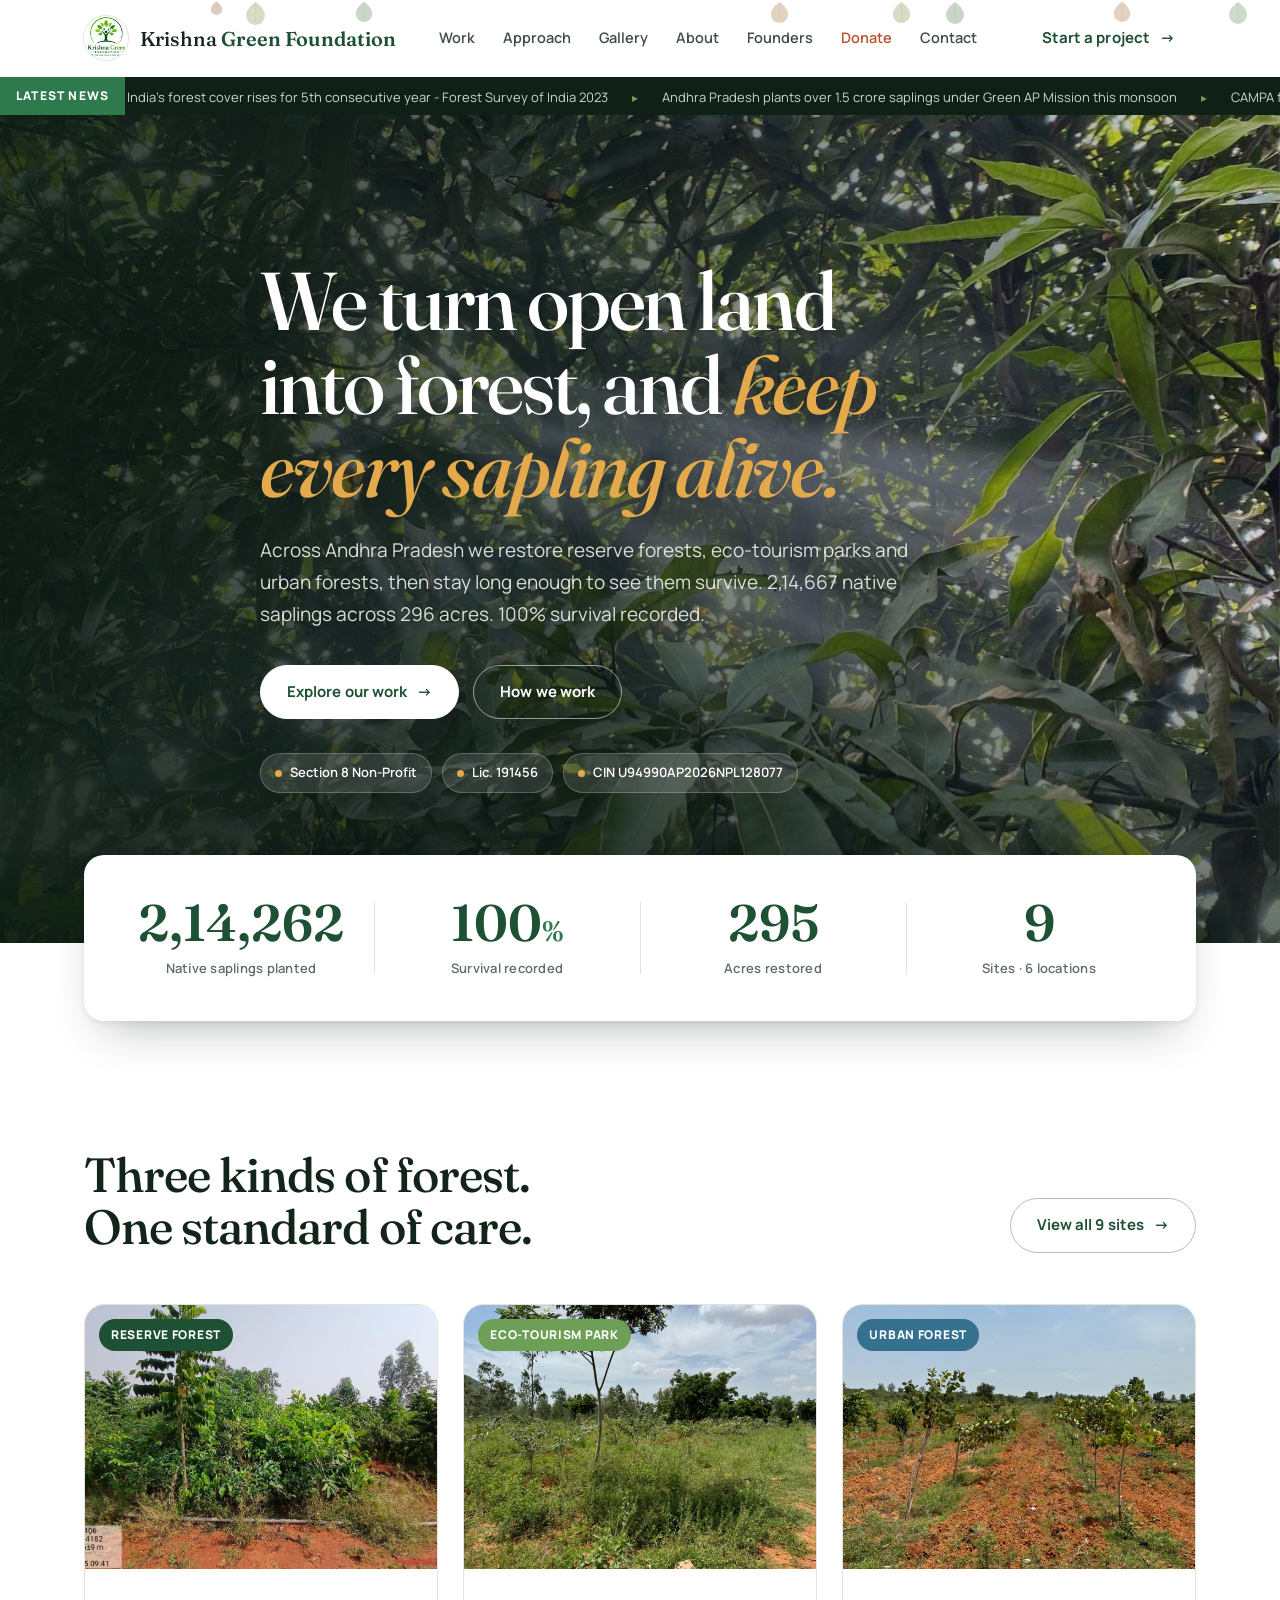
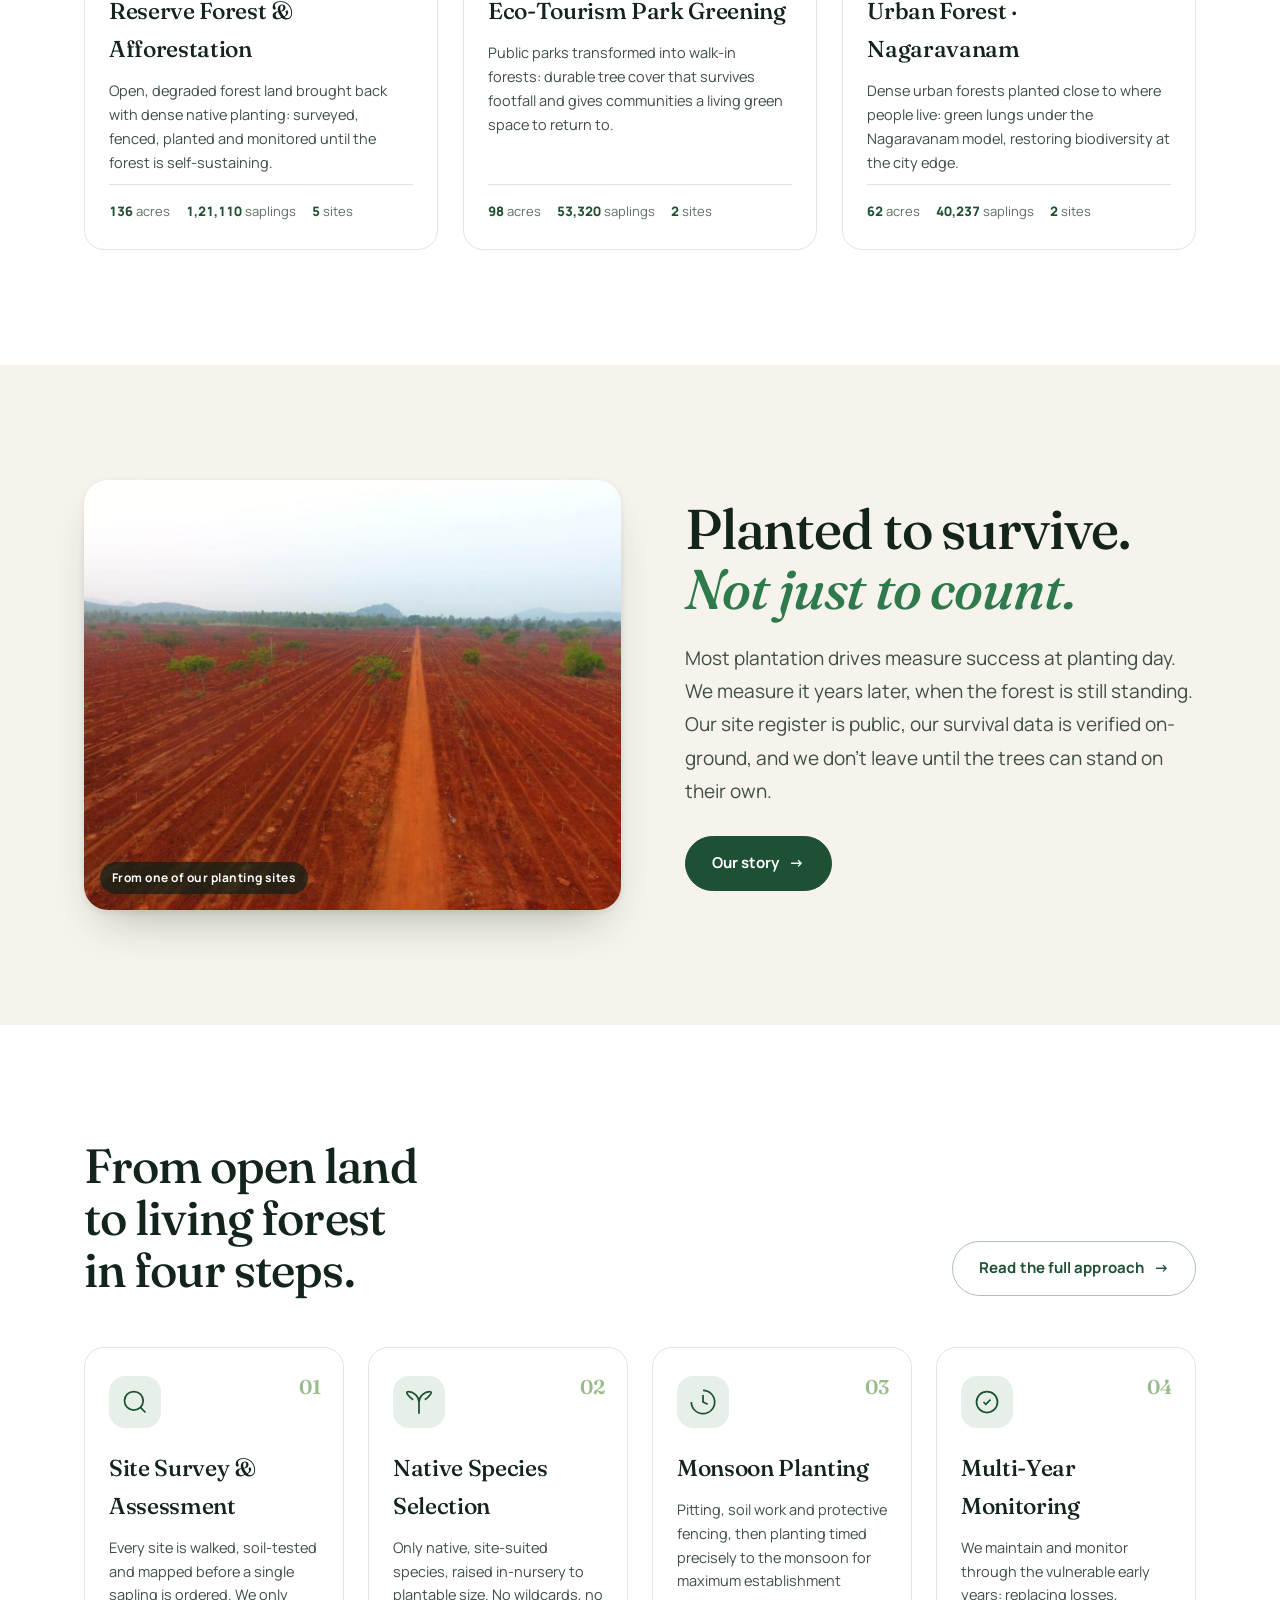
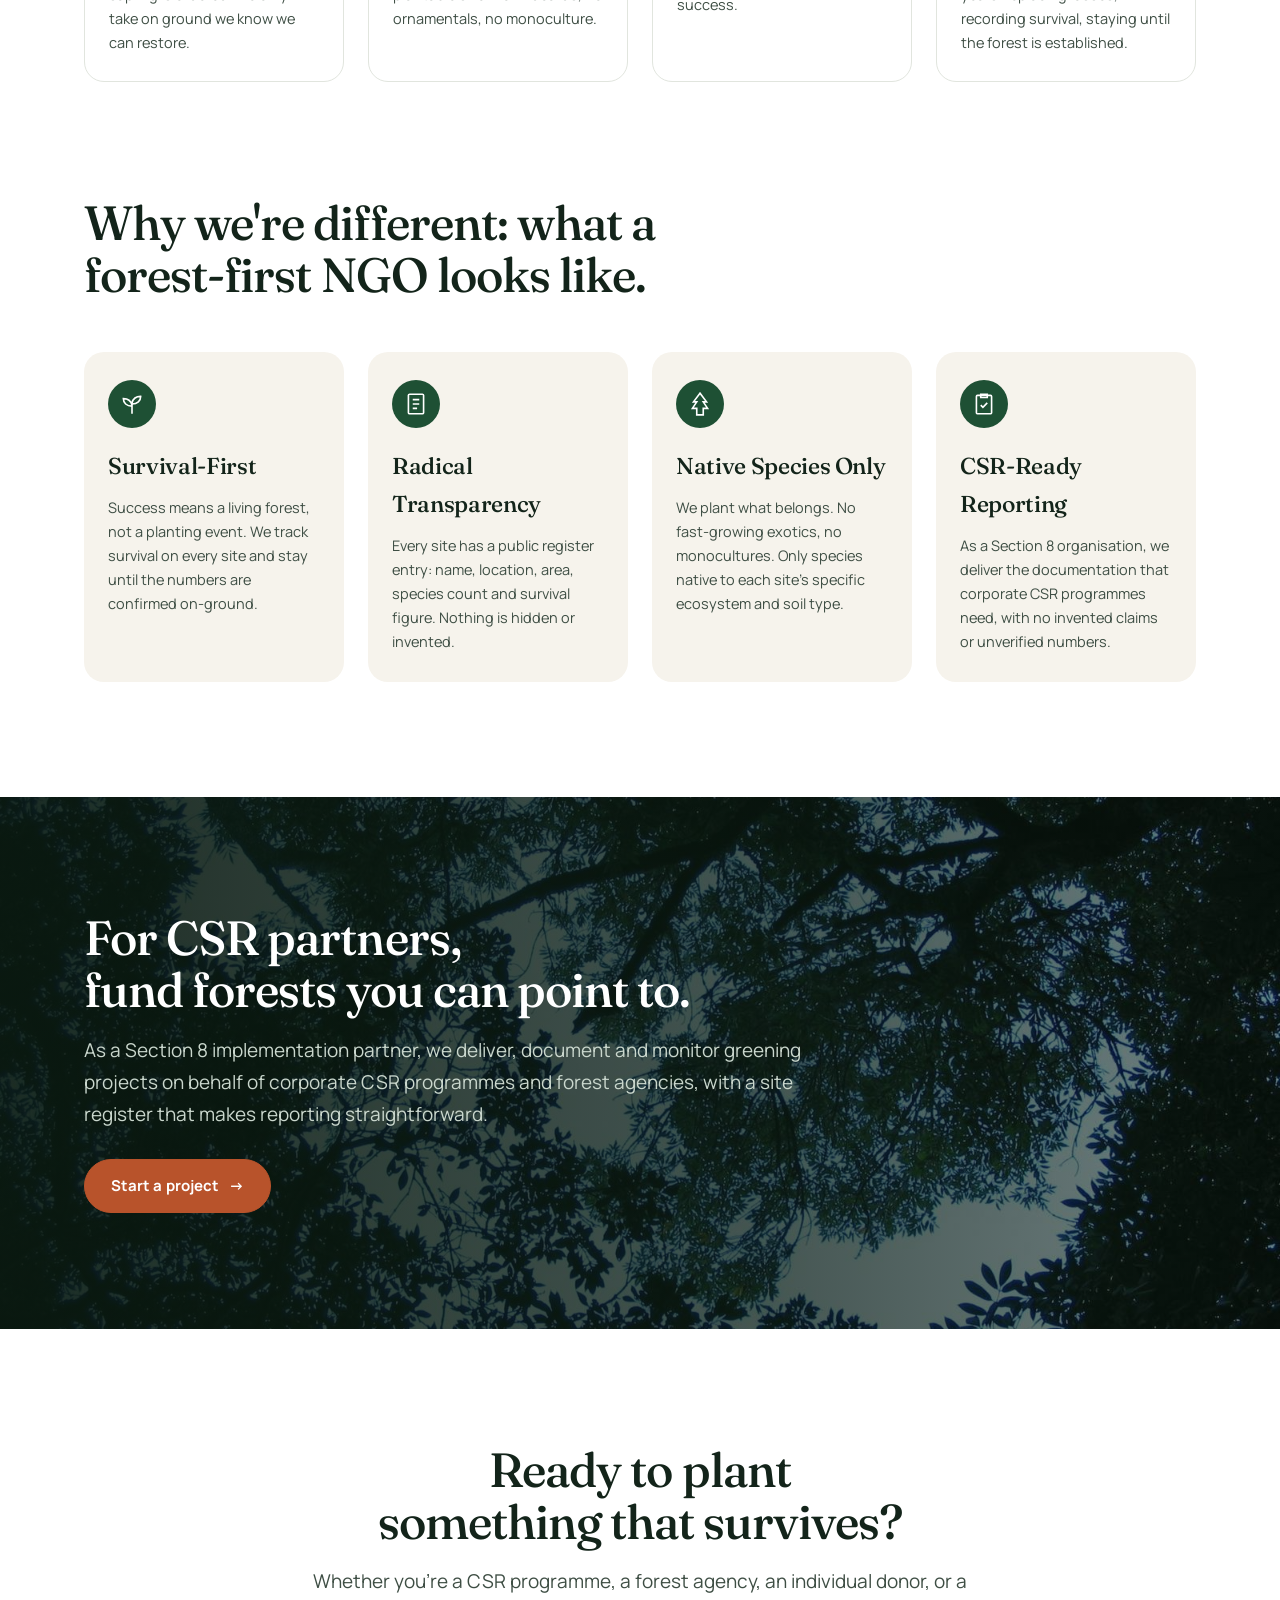
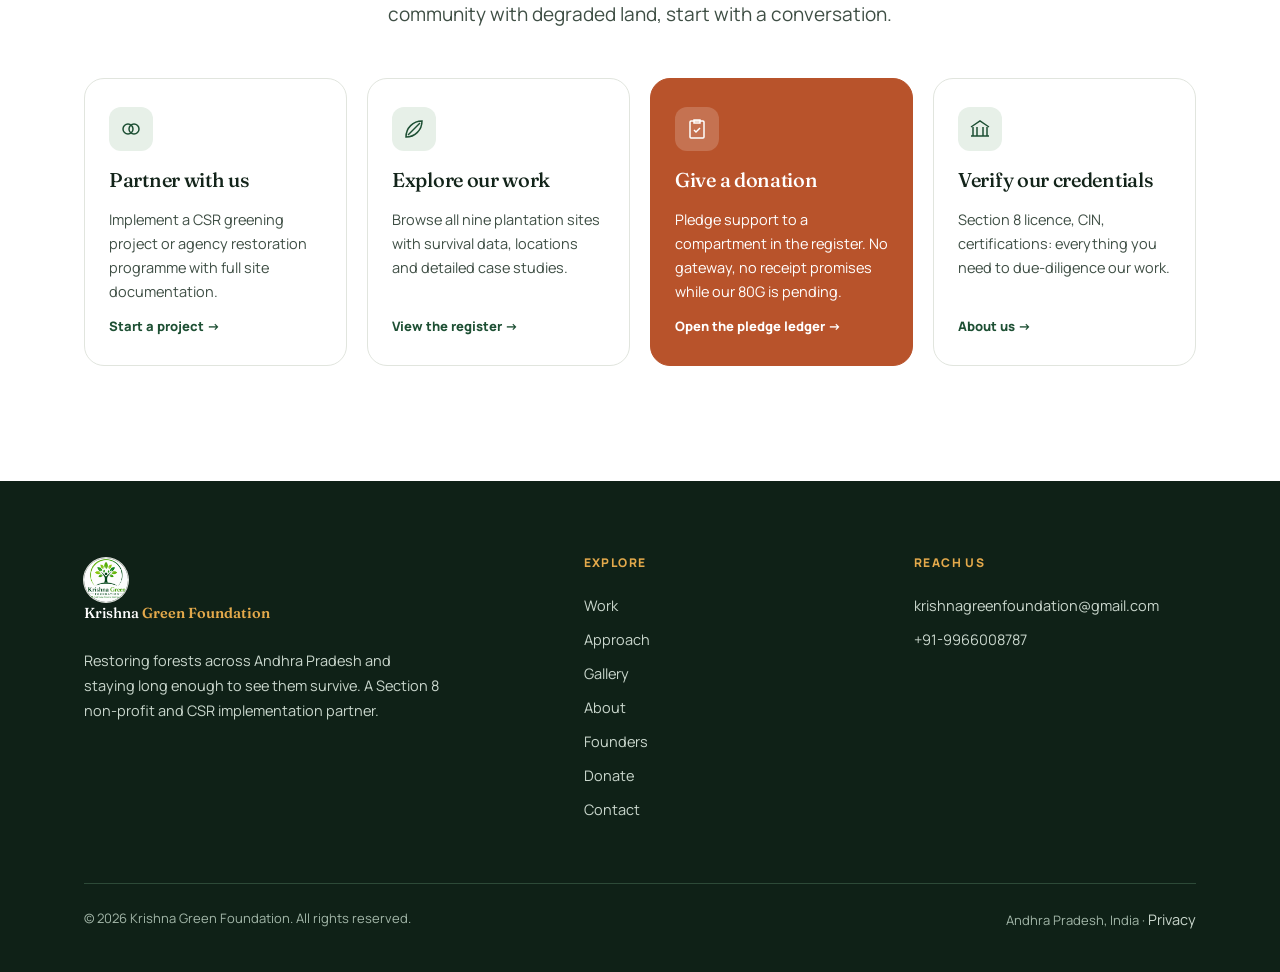
==== commit c746a2bd: "Updated" ====
--- a/index.html
+++ b/index.html
@@ -31,10 +31,11 @@
   <link rel="icon" href="images/logo.jpeg" type="image/jpeg" />
   <link rel="apple-touch-icon" href="images/logo.jpeg" />
 
+  <link rel="preload" as="image" href="images/stock/hero-sunlit-canopy.jpg" />
   <link rel="preconnect" href="https://fonts.googleapis.com" />
   <link rel="preconnect" href="https://fonts.gstatic.com" crossorigin />
   <link
-    href="https://fonts.googleapis.com/css2?family=Old+Standard+TT:ital,wght@0,400;0,700;1,400&family=Public+Sans:ital,wght@0,400;0,500;0,600;0,700;1,400&family=Courier+Prime:ital,wght@0,400;0,700;1,400&display=swap"
+    href="https://fonts.googleapis.com/css2?family=Fraunces:ital,opsz,wght@0,9..144,400..700;1,9..144,400..600&amp;family=Manrope:wght@400;500;600;700;800&amp;display=swap"
     rel="stylesheet" />
   <link rel="stylesheet" href="styles.css" />
 
@@ -162,74 +163,26 @@
 
   <main id="main">
 
-    <!-- ========================== HERO - register cover page ========================== -->
+    <!-- ========================== HERO ========================== -->
     <section class="hero" aria-labelledby="hero-h">
-      <div class="wrap">
-        <div class="hero__cover">
-
-          <div class="hero__cover-top">
-            <div class="hero__text">
-              <h1 id="hero-h" class="display hero__h1">
-                We turn open land into forest,<br>
-                and <em>keep every sapling alive.</em>
-              </h1>
-              <p class="lede hero__lede">
-                Across Andhra Pradesh we restore reserve forests, eco-tourism parks and urban forests,
-                then stay long enough to see them survive. 2,14,667 native saplings across 296 acres.
-                100% survival recorded.
-              </p>
-              <div class="hero__cta">
-                <a class="btn" href="/work/">Open the register <span class="arw" aria-hidden="true">→</span></a>
-                <a class="btn btn--ghost" href="/approach/">How we work</a>
-              </div>
-              <div class="hero__trust" aria-label="Registration facts">
-                <span class="trust-badge">Section 8 Non-Profit</span>
-                <span class="trust-badge">Lic. 191456</span>
-                <span class="trust-badge">CIN U94990AP2026NPL128077</span>
-              </div>
-            </div>
-
-            <div class="hero__scene-wrap">
-              <svg class="seed-scene" id="seedScene" viewBox="0 0 300 400" role="img"
-                aria-label="Animation: a child plants a seed, it grows into a tree, and the tree releases oxygen while absorbing carbon dioxide">
-                <line class="scene-ground" x1="15" y1="370" x2="285" y2="370" />
-
-                <g class="child">
-                  <circle class="child-head" cx="78" cy="270" r="13" />
-                  <path class="child-body" d="M78 283 C 82 300, 78 315, 70 330 C 64 345, 68 360, 85 368" />
-                  <path class="arm" d="M82 292 C 100 300, 120 320, 148 362" />
-                </g>
-
-                <ellipse class="seed" cx="150" cy="368" rx="4" ry="3" />
-
-                <path class="trunk" d="M150 368 C 147 330, 153 260, 150 195" />
-                <path class="branch1" d="M150 260 C 165 250, 178 240, 185 225" />
-                <path class="branch2" d="M150 240 C 135 228, 122 218, 112 205" />
-
-                <g class="canopy">
-                  <circle cx="150" cy="170" r="42" style="--fill:var(--compartment)" />
-                  <circle cx="113" cy="192" r="30" style="--fill:var(--compartment-2)" />
-                  <circle cx="187" cy="197" r="28" style="--fill:var(--compartment-3)" />
-                  <circle cx="138" cy="138" r="26" style="--fill:var(--leaf-2)" />
-                  <circle cx="176" cy="148" r="24" style="--fill:var(--leaf-5)" />
-                </g>
-
-                <g class="breath" aria-hidden="true">
-                  <g class="o2" style="--delay:3.4s; --dx:34px; --x:140px; --y:140px"><circle r="5" /></g>
-                  <g class="o2" style="--delay:4.1s; --dx:-30px; --x:170px; --y:130px"><circle r="4.5" /></g>
-                  <g class="o2" style="--delay:4.8s; --dx:22px; --x:118px; --y:160px"><circle r="5" /></g>
-                  <g class="o2" style="--delay:5.5s; --dx:-24px; --x:192px; --y:165px"><circle r="4" /></g>
-                  <g class="co2" style="--delay:3.8s; --x:40px; --y:150px"><circle r="6" /></g>
-                  <g class="co2" style="--delay:4.6s; --x:255px; --y:180px"><circle r="5.5" /></g>
-                  <g class="co2" style="--delay:5.4s; --x:60px; --y:210px"><circle r="5" /></g>
-                </g>
-              </svg>
-            </div>
-          </div>
-
-          <p class="hero__scene-cap">Every project starts with one seed and ends with a living forest,
-            breathing in carbon dioxide and breathing out oxygen for decades.</p>
-
+      <img class="hero__bg" src="images/stock/hero-sunlit-canopy.jpg" alt="" fetchpriority="high" />
+      <div class="wrap">
+        <div class="hero__text">
+          <h1 id="hero-h" class="display hero__h1">We turn open land into forest, and <em>keep every sapling alive.</em></h1>
+          <p class="lede hero__lede">
+            Across Andhra Pradesh we restore reserve forests, eco-tourism parks and urban forests,
+            then stay long enough to see them survive. 2,14,667 native saplings across 296 acres.
+            100% survival recorded.
+          </p>
+          <div class="hero__cta">
+            <a class="btn btn--onDark" href="/work/">Explore our work <span class="arw" aria-hidden="true">→</span></a>
+            <a class="btn btn--ghost" href="/approach/">How we work</a>
+          </div>
+          <div class="hero__trust" aria-label="Registration facts">
+            <span class="trust-badge">Section 8 Non-Profit</span>
+            <span class="trust-badge">Lic. 191456</span>
+            <span class="trust-badge">CIN U94990AP2026NPL128077</span>
+          </div>
         </div>
       </div>
     </section>
@@ -328,16 +281,20 @@
     <!-- ========================== MISSION PANEL ========================== -->
     <section class="mission-strip" aria-labelledby="ms-h">
       <div class="wrap mission-strip__in">
+        <figure class="mission-strip__photo reveal" style="margin:0">
+          <img src="images/58.jpeg" alt="Freshly prepared planting rows stretching to the hills at one of our sites" loading="lazy" />
+          <figcaption>From one of our planting sites</figcaption>
+        </figure>
         <div class="mission-strip__left reveal">
           <h2 id="ms-h" class="display">Planted to survive.<br><em>Not just to count.</em></h2>
-        </div>
-        <div class="mission-strip__right reveal">
-          <p>Most plantation drives measure success at planting day. We measure it years later,
-            when the forest is still standing. Our site register is public, our survival data is
-            verified on-ground, and we don't leave until the trees can stand on their own.</p>
-          <a href="/about/" class="btn btn--onDark" style="margin-top:28px;display:inline-flex">
-            Our story <span class="arw" aria-hidden="true">→</span>
-          </a>
+          <div class="mission-strip__right">
+            <p>Most plantation drives measure success at planting day. We measure it years later,
+              when the forest is still standing. Our site register is public, our survival data is
+              verified on-ground, and we don't leave until the trees can stand on their own.</p>
+            <a href="/about/" class="btn" style="margin-top:28px">
+              Our story <span class="arw" aria-hidden="true">→</span>
+            </a>
+          </div>
         </div>
       </div>
     </section>
--- a/styles.css
+++ b/styles.css
@@ -1,813 +1,681 @@
 /* ============================================================================
-   DESIGN TOKENS
-   Direction: "Working-Plan Compartment Register" — the site reads as a
-   forester's working-plan register: hand-ruled ledger paper, india-ink
-   linework, cross-hatched compartment maps, rubber-stamped survey seals.
-   Every claim carries the visual authority of a stamped government record.
-   See /.impeccable/surfaces/index-html.md for the full direction contract.
+   KRISHNA GREEN FOUNDATION — "Living Canopy"
+   A photo-led, professional conservation site: deep forest greens, warm
+   terracotta for action, sand-toned sections, Fraunces + Manrope.
+   Token names are kept from the previous system so inline page styles keep
+   resolving; their values are new. See DESIGN.md.
    ========================================================================== */
 :root{
-  /* paper + ink (page ground overridden to white per direct request; see note above) */
-  --paper:      #FFFFFF;   /* page ground                                       */
-  --paper-2:    #F5F5F0;   /* inset panels, alternating rows                     */
-  --paper-3:    #EAEAE2;   /* hover / pressed states                            */
-  --ink:        #1B1712;   /* india ink — primary text, rules, linework          */
-  --ink-soft:   #4A4128;   /* secondary warm ink — body copy                     */
-  --ink-faint:  #6B5E3F;   /* tertiary ink — placeholders, captions (AA on paper) */
-
-  /* compartment greens (site categories) */
-  --compartment:    #2B4A34; /* reserve forest — deep compartment green          */
-  --compartment-2:  #3E6B47; /* mid green — hover / accents                      */
-  --compartment-3:  #6E8F63; /* eco-tourism park — paler compartment green       */
-  --cat-urban:      #3C5A72; /* urban / Nagaravanam — surveyor's blue pencil     */
-
-  /* registrar stamp */
-  --stamp:      #8A2E22;   /* registrar red — verified / certified seals only   */
-  --stamp-2:    #A83A2A;   /* stamp hover / lighter ink                         */
-
-  /* night register (dark grounds) */
-  --night:      #17130E;   /* near-black ledger-cover — dark sections           */
-  --night-2:    #241E14;   /* raised dark panel                                 */
-  --night-line: #4A3F27;   /* hairline on dark                                  */
-  --bone:       #F4EEDA;   /* lightest ink-safe tone — text on dark             */
-
-  /* brass seal accent */
-  --gold:       #B8862E;   /* brass survey-seal accent                          */
-  --gold-ink:   #6B4A12;   /* accessible gold text on paper                     */
-
-  --line:       #B7A467;   /* ruled hairline on paper                           */
-
-  /* muted bone — secondary text on night grounds */
-  --bone-soft:  #CBC3A2;   /* ledes, nav links, labels on dark                  */
-  --bone-faint: #B9AD86;   /* footer links, captions on dark                    */
-
-  /* type ramp */
-  --fs-label:   12px;      /* mono labels, tags — the 12px floor                */
-  --fs-meta:    13px;      /* mono data rows, nav, errors                       */
-  --fs-small:   14.5px;    /* secondary prose in cards and footer               */
-  --fs-body-s:  15px;      /* dense prose, buttons                              */
+  /* surfaces */
+  --paper:      #FFFFFF;   /* page ground                                  */
+  --paper-2:    #F6F3EC;   /* sand section / inset panels                  */
+  --paper-3:    #ECE7DB;   /* hover / pressed                              */
+
+  /* text */
+  --ink:        #13241A;   /* headings, primary text                       */
+  --ink-soft:   #3E4E44;   /* body copy                                    */
+  --ink-faint:  #5F6E64;   /* captions, meta (AA on white and sand)        */
+
+  /* forest greens + site categories */
+  --compartment:    #1E5034; /* forest — primary brand, reserve forest     */
+  --compartment-2:  #2E7A4D; /* leaf — hover, highlights                   */
+  --compartment-3:  #6E9F57; /* eco-tourism park                           */
+  --cat-urban:      #36708F; /* urban forest / Nagaravanam                 */
+  --leaf-wash:      #E7F0E8; /* pale green tint                            */
+
+  /* action */
+  --stamp:      #B8532B;   /* terracotta — donate, submit, errors, required */
+  --stamp-2:    #9C4422;   /* terracotta hover                             */
+
+  /* dark sections */
+  --night:      #0F2117;   /* footer, bands                                */
+  --night-2:    #17301F;   /* raised dark panel                            */
+  --night-line: #2D4A38;   /* hairline on dark                             */
+  --bone:       #F4F6F0;   /* text on dark                                 */
+  --bone-soft:  #CAD7CD;   /* secondary text on dark                       */
+  --bone-faint: #A3B7A9;   /* captions on dark                             */
+
+  /* sun accent */
+  --gold:       #E3A94B;   /* highlights on dark / photo                   */
+  --gold-ink:   #8A5A12;   /* accent text on light                         */
+
+  --line:       #E1E5DE;   /* hairline on light                            */
+
+  /* falling-leaf ambient layer (owner request) */
+  --leaf-1:#4C7A4A; --leaf-2:#7C8C3E; --leaf-3:#A66A2E; --leaf-4:#8A5A2E; --leaf-5:#5E8A52;
+
+  /* type */
+  --display: "Fraunces", Georgia, "Times New Roman", serif;
+  --sans:    "Manrope", -apple-system, "Segoe UI", Roboto, Helvetica, Arial, sans-serif;
+  --mono:    var(--sans);  /* labels and data now use Manrope + tabular nums */
+
+  --fs-label:   12px;
+  --fs-meta:    13px;
+  --fs-small:   14.5px;
+  --fs-body-s:  15px;
   --fs-body:    16px;
-  --fs-lead:    18px;      /* small titles, ledger values                       */
-  --fs-title:   20px;      /* brand, tile titles                                */
-  --fs-lede:    clamp(16px,1.8vw,19px);
-  --fs-h3:      clamp(18px,2vw,23px);
-  --fs-h2-sm:   clamp(22px,3.2vw,36px);
-  --fs-h2:      clamp(26px,3.6vw,42px);
-  --fs-statement: clamp(28px,4.4vw,52px);
-  --fs-display: clamp(32px,4.8vw,58px);
-  --fs-figure:  clamp(30px,3.8vw,50px);
-  --fs-figure-xl: clamp(50px,7vw,86px);
-
-  /* falling-leaf ambient animation (white-ground override) */
-  --leaf-1: #4C7A4A;
-  --leaf-2: #7C8C3E;
-  --leaf-3: #A66A2E;
-  --leaf-4: #8A5A2E;
-  --leaf-5: #5E8A52;
-
-  --display: "Old Standard TT", "Iowan Old Style", Georgia, "Times New Roman", serif;
-  --sans:    "Public Sans", -apple-system, "Segoe UI", Roboto, Helvetica, Arial, sans-serif;
-  --mono:    "Courier Prime", "Courier New", ui-monospace, SFMono-Regular, Menlo, monospace;
-
+  --fs-lead:    18px;
+  --fs-title:   20px;
+  --fs-lede:    clamp(16px,1.6vw,19px);
+  --fs-h3:      clamp(19px,1.9vw,23px);
+  --fs-h2-sm:   clamp(26px,3.2vw,38px);
+  --fs-h2:      clamp(30px,4vw,48px);
+  --fs-statement: clamp(32px,4.6vw,56px);
+  --fs-display: clamp(40px,6.4vw,82px);
+  --fs-figure:  clamp(32px,4vw,52px);
+  --fs-figure-xl: clamp(52px,7vw,88px);
+
+  /* layout */
   --maxw: 1240px;
-  --gutter: clamp(20px, 5vw, 72px);
-  --radius: 2px;               /* register is ruled, not rounded */
+  --gutter: clamp(20px, 5vw, 64px);
+  --radius: 14px;
+  --radius-sm: 10px;
+  --shadow-1: 0 1px 2px rgba(15,33,23,.06), 0 8px 24px -12px rgba(15,33,23,.18);
+  --shadow-2: 0 2px 6px rgba(15,33,23,.08), 0 24px 48px -20px rgba(15,33,23,.32);
+
+  /* motion */
   --ease: cubic-bezier(.2,.7,.2,1);
-  --ease-out: cubic-bezier(.16,1,.3,1); /* arrivals: fast start, long settle */
+  --ease-out: cubic-bezier(.16,1,.3,1);
 }
 
 /* ---------- reset ---------- */
 *{box-sizing:border-box}
 html{scroll-behavior:smooth}
 body{
-  margin:0; background:var(--paper); color:var(--ink);
-  font-family:var(--sans); font-size:var(--fs-body); line-height:1.6;
+  margin:0; background:var(--paper); color:var(--ink-soft);
+  font-family:var(--sans); font-size:var(--fs-body); line-height:1.65;
   -webkit-font-smoothing:antialiased; text-rendering:optimizeLegibility;
 }
 img,svg{display:block; max-width:100%}
 a{color:inherit; text-decoration:none}
 button{font-family:inherit}
-h1,h2,h3,h4{margin:0; font-weight:400; letter-spacing:-.008em}
-
-/* ============================================================================
-   AMBIENT FALLING LEAVES (white-ground override)
-   Fixed full-viewport layer, injected by js/common.js on every page. Sits
-   above every section (each of which paints its own opaque panel background,
-   so a lower z-index would hide leaves behind almost all real content) but
-   below the case-file modal (z-index:150). Purely decorative and inert:
-   aria-hidden, pointer-events:none, so it never blocks nav or clicks.
-   ========================================================================== */
+h1,h2,h3,h4{margin:0; font-weight:500; color:var(--ink); letter-spacing:-.015em}
+p{margin:0}
+b,strong{font-weight:700}
+::selection{background:var(--compartment); color:var(--bone)}
+html{scrollbar-color:var(--compartment-3) var(--paper-2)}
+input,select,textarea{caret-color:var(--compartment)}
+.num, .site__data, .sbar-n, .pb-stat__n, .result-strip__n, .prog-card__data, .cap__data{font-variant-numeric:tabular-nums}
+
+/* ---------- ambient falling leaves ---------- */
 .leaves{position:fixed; inset:0; overflow:hidden; pointer-events:none; z-index:120}
 .leaf{position:absolute; top:0; left:var(--x); width:var(--size); height:var(--size);
-  opacity:.35; animation:leafFall var(--dur) linear var(--delay) infinite; will-change:transform}
+  opacity:.3; animation:leafFall var(--dur) linear var(--delay) infinite; will-change:transform}
 .leaf svg{width:100%; height:100%; display:block}
 @keyframes leafFall{
   0%{transform:translate(0,-15vh) rotate(0deg)}
   50%{transform:translate(var(--drift),50vh) rotate(180deg)}
   100%{transform:translate(0,115vh) rotate(360deg)}
 }
-@media (prefers-reduced-motion: reduce){
-  .leaves{display:none}
-}
-
-/* ---------- browser surfaces carry the design too ---------- */
-::selection{background:var(--compartment); color:var(--bone)}
-::-webkit-scrollbar{width:14px; height:14px}
-::-webkit-scrollbar-track{background:var(--paper-2)}
-::-webkit-scrollbar-thumb{background:var(--ink-faint); border:3px solid var(--paper-2); border-radius:0}
-::-webkit-scrollbar-thumb:hover{background:var(--ink-soft)}
-html{scrollbar-color:var(--ink-faint) var(--paper-2); scrollbar-width:thin}
-.on-dark ::-webkit-scrollbar-track,.night ::-webkit-scrollbar-track{background:var(--night-2)}
-b,strong{font-weight:600}
 
 /* ---------- accessibility ---------- */
-:focus-visible{outline:3px solid var(--stamp); outline-offset:3px; border-radius:var(--radius)}
+:focus-visible{outline:3px solid var(--compartment-2); outline-offset:3px; border-radius:6px}
 .skip{
   position:absolute; left:-999px; top:0; z-index:200;
-  background:var(--ink); color:var(--paper); padding:12px 18px; border-radius:var(--radius);
-  font-family:var(--mono); font-size:var(--fs-meta); letter-spacing:.03em;
+  background:var(--ink); color:var(--paper); padding:12px 18px; border-radius:var(--radius-sm); font-weight:600;
 }
 .skip:focus{left:12px; top:12px}
 .sr{position:absolute;width:1px;height:1px;overflow:hidden;clip:rect(0 0 0 0);white-space:nowrap}
 
 /* ---------- shared layout ---------- */
 .wrap{max-width:var(--maxw); margin-inline:auto; padding-inline:var(--gutter)}
-.display{font-family:var(--display); line-height:1.08; letter-spacing:-.005em}
-.lede{font-size:var(--fs-lede); line-height:1.65; color:var(--ink-soft); max-width:58ch}
+.display{font-family:var(--display); line-height:1.08; letter-spacing:-.02em; font-optical-sizing:auto}
+.display em{font-style:italic; color:var(--compartment-2)}
+.lede{font-size:var(--fs-lede); line-height:1.7; color:var(--ink-soft); max-width:60ch}
 .lede--onDark{color:var(--bone-soft)}
-
-.section{padding-block:clamp(64px,9vw,120px)}
+.section{padding-block:clamp(72px,9vw,128px)}
+.section:not([class*=" "]) + .section:not([class*=" "]),.how-it-works + .values{padding-top:0} /* back-to-back white sections share one gap */
 .rule{height:1px; background:var(--line); border:0; margin:0}
-.rule--dark{background:var(--night-line)}
-
-/* numerals set tabular so ledger columns line up */
-.num, .site__data, .ln-n, .sbar-n, .pb-stat__n{font-variant-numeric:tabular-nums}
-
-/* ---------- buttons — ruled ledger action, never a pill ---------- */
+
+.sec-head{display:flex; flex-wrap:wrap; align-items:flex-end; justify-content:space-between; gap:24px; margin-bottom:clamp(36px,4vw,56px)}
+.sec-head__h2{font-size:var(--fs-h2); max-width:20ch; text-wrap:balance}
+
+/* ---------- buttons ---------- */
 .btn{
-  --bg:var(--ink); --fg:var(--paper); --bd:var(--ink);
-  display:inline-flex; align-items:center; gap:10px; cursor:pointer;
-  padding:14px 24px; border:1.5px solid var(--bd); background:var(--bg); color:var(--fg);
-  border-radius:var(--radius); font-family:var(--sans); font-size:var(--fs-body-s); font-weight:600; letter-spacing:.01em;
-  transition:transform .2s var(--ease), background .2s var(--ease), color .2s var(--ease), border-color .2s var(--ease);
-}
-.btn:hover{transform:translateY(-2px); box-shadow:0 6px 14px rgba(27,23,18,.22)}
-.btn .arw{transition:transform .3s var(--ease)}
+  --bg:var(--compartment); --fg:#fff; --bd:var(--compartment);
+  display:inline-flex; align-items:center; justify-content:center; gap:10px; cursor:pointer;
+  padding:14px 26px; border:1.5px solid var(--bd); background:var(--bg); color:var(--fg);
+  border-radius:999px; font-family:var(--sans); font-size:var(--fs-body-s); font-weight:700; letter-spacing:.005em; white-space:nowrap;
+  transition:transform .25s var(--ease-out), box-shadow .25s var(--ease-out), background .2s var(--ease), color .2s var(--ease), border-color .2s var(--ease);
+}
+.btn:hover{transform:translateY(-2px); box-shadow:0 10px 22px -10px rgba(30,80,52,.55); --bg:var(--compartment-2); --bd:var(--compartment-2)}
+.btn:active{transform:translateY(0)}
+.btn .arw{transition:transform .3s var(--ease-out)}
 .btn:hover .arw{transform:translateX(4px)}
-.btn--ghost{--bg:transparent; --fg:var(--ink); --bd:var(--ink)}
-.btn--ghost:hover{background:var(--paper-2)}
-.btn--stamp{--bg:var(--stamp); --fg:var(--bone); --bd:var(--stamp)}
-.btn--stamp:hover{box-shadow:0 6px 14px rgba(138,46,34,.35)}
-.btn--onDark{--bg:var(--bone); --fg:var(--night); --bd:var(--bone)}
-.btn--onDark:hover{box-shadow:0 6px 14px rgba(0,0,0,.35)}
-.btn--onDark.btn--ghost{--bg:transparent; --fg:var(--bone); --bd:var(--night-line)}
-.btn--onDark.btn--ghost:hover{background:rgba(244,238,218,.08)}
-.btn.is-loading{pointer-events:none; opacity:.7}
-
-/* ---------- ledger tag (used instead of a decorative eyebrow) ---------- */
-/* Entry numbers live inside the heading itself or in a table column —
-   never as a caption floated above a heading. */
-
-/* ===========================================================================
-   NAVIGATION — deep forest bar (dark, solid, sits above the white/leaves ground)
-   ========================================================================== */
+.btn--ghost{--bg:transparent; --fg:var(--compartment); --bd:rgba(30,80,52,.35)}
+.btn--ghost:hover{--bg:var(--leaf-wash); --fg:var(--compartment); --bd:var(--compartment); box-shadow:none}
+.btn--stamp{--bg:var(--stamp); --bd:var(--stamp); --fg:#fff}
+.btn--stamp:hover{--bg:var(--stamp-2); --bd:var(--stamp-2); box-shadow:0 10px 22px -10px rgba(184,83,43,.6)}
+.btn--onDark{--bg:#fff; --fg:var(--compartment); --bd:#fff}
+.btn--onDark:hover{--bg:var(--leaf-wash); --bd:var(--leaf-wash); --fg:var(--compartment)}
+.btn--gold{--bg:var(--compartment); --fg:#fff; --bd:var(--compartment)}
+.btn.is-loading{opacity:.7; pointer-events:none}
+
+/* ---------- nav ---------- */
 .nav{
-  position:sticky; top:0; z-index:100;
-  background:var(--night);
-  border-bottom:1px solid var(--night-line);
-}
-.nav__in{display:flex; align-items:center; justify-content:space-between; height:72px}
-.brand{display:flex; align-items:center; gap:12px; font-family:var(--display); font-size:var(--fs-title); letter-spacing:-.005em; color:var(--bone)}
-.brand b{font-weight:700}
-.mark{width:38px;height:38px;flex:0 0 auto;object-fit:contain;border-radius:50%;border:1.5px solid var(--gold)}
-.nav__links{display:flex; align-items:center; height:100%}
+  position:sticky; top:0; z-index:100; background:rgba(255,255,255,.94);
+  backdrop-filter:saturate(1.4) blur(12px); -webkit-backdrop-filter:saturate(1.4) blur(12px);
+  border-bottom:1px solid transparent; transition:border-color .3s var(--ease), box-shadow .3s var(--ease);
+}
+.nav.is-scrolled{border-bottom-color:var(--line); box-shadow:0 6px 20px -14px rgba(15,33,23,.35)}
+.nav__in{display:flex; align-items:center; justify-content:space-between; height:76px; gap:20px}
+.brand{display:flex; align-items:center; gap:12px; font-family:var(--display); font-size:var(--fs-title); color:var(--ink); white-space:nowrap; font-weight:500}
+.brand b{font-weight:600; color:var(--compartment)}
+.brand .mark{width:44px; height:44px; border-radius:50%; object-fit:cover; box-shadow:0 0 0 1px var(--line)}
+.nav__links{display:flex; align-items:center; gap:4px}
 .nav__links a{
-  font-family:var(--mono); font-size:var(--fs-meta); letter-spacing:.05em; text-transform:uppercase;
-  color:var(--bone-soft); position:relative; height:100%; display:flex; align-items:center;
-  padding-inline:16px; border-left:1px solid var(--night-line);
-}
-.nav__links a:last-child{border-right:1px solid var(--night-line)}
-.nav__links a::after{content:""; position:absolute; left:16px; right:16px; bottom:0; height:3px; background:var(--stamp); transform:scaleX(0); transform-origin:left; transition:transform .25s var(--ease)}
-.nav__links a:hover, .nav__links a:focus-visible{color:var(--bone)}
-.nav__links a:hover::after, .nav__links a:focus-visible::after{transform:scaleX(1)}
-.nav__links a[aria-current="page"]{color:var(--bone)}
-.nav__links a[aria-current="page"]::after{transform:scaleX(1); background:var(--gold)}
-.nav__cta{display:flex; align-items:center; gap:14px}
-.nav__toggle{display:none; background:none; border:1.5px solid var(--night-line); border-radius:var(--radius); width:44px; height:40px; align-items:center; justify-content:center; cursor:pointer}
-.nav__toggle span, .nav__toggle span::before, .nav__toggle span::after{content:""; display:block; width:18px; height:2px; background:var(--bone); position:relative; transition:.25s var(--ease)}
+  position:relative; padding:10px 12px; font-size:var(--fs-small); font-weight:600; color:var(--ink-soft);
+  border-radius:999px; transition:color .2s var(--ease), background .2s var(--ease);
+}
+.nav__links a:hover{color:var(--compartment); background:var(--leaf-wash)}
+.nav__links a[aria-current="page"]{color:var(--compartment)}
+.nav__links a[aria-current="page"]::after{content:""; position:absolute; left:50%; bottom:2px; width:5px; height:5px; margin-left:-2.5px; border-radius:50%; background:var(--compartment-2)}
+.nav__links a[href="/donate/"]{color:var(--stamp)}
+.nav__cta{display:flex; align-items:center; gap:12px}
+.nav__cta .btn{padding:11px 20px}
+.nav__toggle{display:none; background:var(--leaf-wash); border:0; border-radius:12px; width:46px; height:44px; align-items:center; justify-content:center; cursor:pointer}
+.nav__toggle span, .nav__toggle span::before, .nav__toggle span::after{content:""; display:block; width:18px; height:2px; background:var(--compartment); position:relative; border-radius:2px; transition:transform .25s var(--ease-out), background .2s}
 .nav__toggle span::before{position:absolute; top:-6px}
 .nav__toggle span::after{position:absolute; top:6px}
 .nav[data-open="true"] .nav__toggle span{background:transparent}
 .nav[data-open="true"] .nav__toggle span::before{transform:translateY(6px) rotate(45deg)}
 .nav[data-open="true"] .nav__toggle span::after{transform:translateY(-6px) rotate(-45deg)}
-
 .mobile{display:none}
+@media (max-width:1180px){
+  .nav__links a{padding:10px 8px}
+  .nav__cta .arw{display:none}
+}
 @media (max-width:980px){
   .nav__links, .nav__cta .btn{display:none}
   .nav__toggle{display:flex}
   .mobile{
-    display:block; position:fixed; inset:72px 0 auto 0; z-index:99;
-    background:var(--night); border-bottom:1px solid var(--night-line);
-    transform:translateY(-12px); opacity:0; pointer-events:none; transition:.28s var(--ease);
-    max-height:calc(100vh - 72px); overflow-y:auto;
+    display:block; position:fixed; top:76px; left:0; right:0; z-index:99;
+    background:#fff; border-bottom:1px solid var(--line); box-shadow:var(--shadow-2);
+    transform:translateY(-10px); opacity:0; pointer-events:none; transition:transform .3s var(--ease-out), opacity .2s var(--ease);
   }
   .nav[data-open="true"] + .mobile{transform:none; opacity:1; pointer-events:auto}
-  .mobile a:not(.btn){display:block; padding:18px var(--gutter); border-top:1px solid var(--night-line); font-size:var(--fs-title); font-family:var(--display); color:var(--bone)}
-  .mobile .btn{margin:18px var(--gutter) 26px; justify-content:center}
-}
-
-/* ===========================================================================
-   TICKER — the wire service strip
-   ========================================================================== */
+  .mobile a:not(.btn){display:block; padding:16px var(--gutter); border-top:1px solid var(--line); font-size:var(--fs-lead); font-weight:600; color:var(--ink)}
+  .mobile .btn{display:flex; margin:18px var(--gutter) 24px}
+  .mobile .btn--onDark{--bg:var(--compartment); --fg:#fff; --bd:var(--compartment)}
+}
+
+/* ---------- news ticker ---------- */
 .ticker{
-  position:sticky; top:72px; z-index:98;
-  background:var(--night); color:var(--bone);
-  height:34px; overflow:hidden; display:flex; align-items:center;
-  border-bottom:1px solid var(--night-line);
+  position:sticky; top:76px; z-index:98; background:var(--night); color:var(--bone);
+  height:38px; overflow:hidden; display:flex; align-items:center;
 }
 .ticker__label{
-  flex-shrink:0; background:var(--stamp); color:var(--bone);
-  font-family:var(--mono); font-size:var(--fs-label); font-weight:700;
-  letter-spacing:.12em; text-transform:uppercase;
-  padding:0 14px; height:100%; display:flex; align-items:center; white-space:nowrap;
+  flex-shrink:0; background:var(--compartment-2); color:#fff;
+  font-size:var(--fs-label); font-weight:800; letter-spacing:.1em; text-transform:uppercase;
+  padding:0 16px; height:100%; display:flex; align-items:center; white-space:nowrap;
 }
 .ticker__wrap{flex:1; overflow:hidden; position:relative}
-.ticker__track{
-  display:inline-flex; align-items:center; white-space:nowrap;
-  animation:tickerScroll 60s linear infinite; will-change:transform;
-}
+.ticker__track{display:inline-flex; align-items:center; white-space:nowrap; animation:tickerScroll 60s linear infinite; will-change:transform}
 .ticker__track:hover,.ticker__track:focus-within{animation-play-state:paused}
-.ticker__item{
-  font-family:var(--mono); font-size:var(--fs-label); color:var(--bone); opacity:.82;
-  text-decoration:none; padding-inline:2px; transition:opacity .2s, color .2s;
-}
-.ticker__item:hover{opacity:1; color:var(--gold)}
-.ticker__sep{padding-inline:20px; color:var(--gold); opacity:.6; font-size:var(--fs-label)}
+.ticker__item{font-size:var(--fs-meta); color:var(--bone-soft); padding-inline:2px; transition:color .2s}
+.ticker__item:hover{color:var(--gold)}
+.ticker__sep{padding-inline:22px; color:var(--compartment-3); font-size:var(--fs-label)}
 @keyframes tickerScroll{ 0%{transform:translateX(0)} 100%{transform:translateX(-50%)} }
 
 /* ===========================================================================
-   PAGE BANNER / CARTOUCHE — dark register cover for every inner page
+   HOME HERO — full-bleed photo, headline over a forest-dark gradient
+   ========================================================================== */
+.hero{
+  position:relative; isolation:isolate; overflow:hidden; color:var(--bone);
+  min-height:min(88vh,820px); display:flex; align-items:flex-end;
+  padding-block:clamp(120px,16vh,180px) clamp(110px,12vw,150px);
+}
+.hero__bg{position:absolute; inset:0; z-index:-2; width:100%; height:100%; object-fit:cover; animation:heroZoom 16s var(--ease-out) both}
+.hero::before{
+  content:""; position:absolute; inset:0; z-index:-1;
+  background:
+    linear-gradient(90deg, rgba(10,26,17,.86) 0%, rgba(10,26,17,.62) 45%, rgba(10,26,17,.18) 100%),
+    linear-gradient(0deg, rgba(10,26,17,.55) 0%, transparent 45%);
+}
+.hero__text{max-width:760px}
+.hero__h1{font-size:var(--fs-display); color:#fff; line-height:1.02; letter-spacing:-.025em; text-wrap:balance}
+.hero__h1 em{color:var(--gold); font-style:italic}
+.hero__lede{margin-top:24px; color:rgba(244,246,240,.88); max-width:56ch}
+.hero__cta{display:flex; flex-wrap:wrap; gap:14px; margin-top:34px}
+.hero .btn--ghost{--fg:#fff; --bd:rgba(255,255,255,.55)}
+.hero .btn--ghost:hover{--bg:rgba(255,255,255,.12); --fg:#fff; --bd:#fff}
+.hero__trust{display:flex; flex-wrap:wrap; gap:10px; margin-top:34px}
+.trust-badge{
+  display:inline-flex; align-items:center; gap:8px; padding:8px 14px; border-radius:999px;
+  font-size:var(--fs-meta); font-weight:600; color:#fff; background:rgba(255,255,255,.12);
+  border:1px solid rgba(255,255,255,.22); backdrop-filter:blur(6px); -webkit-backdrop-filter:blur(6px);
+}
+.trust-badge::before{content:""; width:7px; height:7px; border-radius:50%; background:var(--gold)}
+/* staged arrival: headline, lede, actions, badges */
+.hero__text > *{animation:riseIn .9s var(--ease-out) both}
+.hero__h1{animation-delay:.15s}
+.hero__lede{animation-delay:.35s}
+.hero__cta{animation-delay:.5s}
+.hero__trust{animation-delay:.65s}
+@keyframes riseIn{ from{opacity:0; transform:translateY(26px)} to{opacity:1; transform:none} }
+@keyframes heroZoom{ from{transform:scale(1.12)} to{transform:scale(1)} }
+
+/* ---------- impact stats — card overlapping the hero edge ---------- */
+.stats-bar{position:relative; z-index:2; margin-top:calc(-1 * clamp(64px,7vw,88px))}
+.stats-bar__inner{
+  display:grid; grid-template-columns:repeat(4,1fr); background:#fff; border-radius:20px;
+  box-shadow:var(--shadow-2); padding:clamp(22px,3vw,36px) clamp(12px,2vw,24px);
+}
+.sbar-div{display:none}
+.sbar-stat{text-align:center; padding:6px 14px; position:relative}
+.sbar-stat + .sbar-div + .sbar-stat::before{content:""; position:absolute; left:0; top:12%; bottom:12%; width:1px; background:var(--line)}
+.sbar-n{font-family:var(--display); font-size:var(--fs-figure); font-weight:600; color:var(--compartment); line-height:1}
+.sbar-n span{font-size:.55em; color:var(--compartment-2)}
+.sbar-l{margin-top:10px; font-size:var(--fs-meta); font-weight:600; color:var(--ink-faint); letter-spacing:.02em}
+@media(max-width:760px){
+  .stats-bar__inner{grid-template-columns:repeat(2,1fr); row-gap:22px}
+  .sbar-stat::before{display:none}
+}
+
+/* ===========================================================================
+   INNER PAGE BANNER — photo set per page via --banner
    ========================================================================== */
 .page-banner{
-  background:var(--night); color:var(--bone);
-  padding-block:clamp(48px,7vw,88px);
-  border-bottom:6px double var(--night-line);
-  position:relative;
-}
-.cartouche{
-  border:1.5px solid var(--night-line); padding:clamp(24px,4vw,40px);
-  position:relative;
-}
-.cartouche::before,.cartouche::after,
-.cartouche .ct-tr,.cartouche .ct-bl{
-  content:""; position:absolute; width:14px; height:14px; border:1.5px solid var(--gold);
-}
-.cartouche::before{top:-1.5px; left:-1.5px; border-right:0; border-bottom:0}
-.cartouche::after{bottom:-1.5px; right:-1.5px; border-left:0; border-top:0}
-.cartouche .ct-tr{top:-1.5px; right:-1.5px; border-left:0; border-bottom:0}
-.cartouche .ct-bl{bottom:-1.5px; left:-1.5px; border-right:0; border-top:0}
-.page-banner__h1{
-  font-family:var(--display); font-size:var(--fs-display);
-  color:var(--bone); max-width:22ch; line-height:1.08;
-}
-.page-banner__ref{
-  position:absolute; bottom:clamp(16px,2.4vw,26px); right:clamp(16px,2.4vw,26px);
-  font-family:var(--mono); font-size:var(--fs-label); letter-spacing:.08em; text-transform:uppercase;
-  color:var(--gold); text-align:right; line-height:1.5; pointer-events:none;
-}
-/* narrow banners: no free corner for the decorative stamp, and in flow it would read as an eyebrow */
-@media(max-width:640px){ .page-banner__ref{display:none} }
-.page-banner__stats{
-  display:flex; flex-wrap:wrap; gap:0;
-  margin-top:36px; border-top:1px solid var(--night-line);
-}
-.pb-stat{padding:16px 30px 4px 0; border-bottom:1px solid var(--night-line)}
-.pb-stat + .pb-stat{padding-left:30px; border-left:1px solid var(--night-line)}
-.pb-stat__n{
-  font-family:var(--display); font-weight:700; font-size:var(--fs-h2); line-height:1; color:var(--bone);
-  display:block;
-}
-.pb-stat__l{
-  font-family:var(--mono); font-size:var(--fs-label); letter-spacing:.09em;
-  text-transform:uppercase; color:var(--bone-soft); display:block; margin-top:6px;
-}
-@media(max-width:640px){
-  .page-banner__stats{flex-direction:column}
-  .pb-stat + .pb-stat{border-left:0; padding-left:0}
-}
-
-/* ===========================================================================
-   STAMP SEAL — the one certification mark, used sparingly
-   ========================================================================== */
-.seal{
-  --sz:96px; width:var(--sz); height:var(--sz); border-radius:50%;
-  border:2px solid var(--stamp); position:relative; flex:0 0 auto;
-  display:flex; align-items:center; justify-content:center; text-align:center;
-  transform:rotate(-7deg); color:var(--stamp); mix-blend-mode:multiply;
-}
-.seal::before{content:""; position:absolute; inset:6px; border:1px solid var(--stamp); border-radius:50%}
-.seal__t{font-family:var(--mono); font-size:10px; letter-spacing:.06em; text-transform:uppercase; line-height:1.25; font-weight:700}
-.night .seal, .on-dark .seal{mix-blend-mode:normal}
-
-/* ===========================================================================
-   COMPARTMENT MAP — signature diagram: 9 parcels, sized by real acreage
+  position:relative; isolation:isolate; overflow:hidden; color:var(--bone);
+  padding-block:clamp(88px,12vw,150px) clamp(64px,8vw,104px);
+  background:var(--night);
+}
+.page-banner::before{
+  content:""; position:absolute; inset:0; z-index:-2;
+  background:var(--banner, none) center/cover no-repeat;
+  animation:heroZoom 14s var(--ease-out) both;
+}
+.page-banner::after{
+  content:""; position:absolute; inset:0; z-index:-1;
+  background:linear-gradient(100deg, rgba(10,26,17,.9) 0%, rgba(10,26,17,.66) 50%, rgba(10,26,17,.35) 100%);
+}
+.cartouche{position:relative; max-width:820px}
+.cartouche > *{animation:riseIn .8s var(--ease-out) both}
+.cartouche > *:nth-child(4){animation-delay:.12s}
+.cartouche > *:nth-child(5){animation-delay:.24s}
+.cartouche > *:nth-child(6){animation-delay:.36s}
+.ct-tr,.ct-bl{display:none}
+.page-banner__h1{font-family:var(--display); font-size:clamp(36px,5.4vw,68px); color:#fff; line-height:1.04; letter-spacing:-.025em; text-wrap:balance}
+.page-banner .lede{color:rgba(244,246,240,.86)}
+.page-banner__stats{display:flex; flex-wrap:wrap; gap:12px; margin-top:34px}
+.pb-stat{padding:14px 20px; border-radius:var(--radius); background:rgba(255,255,255,.1); border:1px solid rgba(255,255,255,.2); backdrop-filter:blur(8px); -webkit-backdrop-filter:blur(8px); min-width:120px}
+.pb-stat__n{display:block; font-family:var(--display); font-size:clamp(26px,3vw,36px); font-weight:600; color:#fff; line-height:1}
+.pb-stat__l{display:block; margin-top:6px; font-size:var(--fs-label); font-weight:700; letter-spacing:.08em; text-transform:uppercase; color:var(--bone-soft)}
+
+/* ---------- notice callout (About / Donate) ---------- */
+.about-notice{
+  margin-top:30px; display:flex; align-items:flex-start; gap:18px;
+  background:var(--leaf-wash); border-radius:var(--radius); padding:24px 26px; color:var(--ink);
+}
+.about-notice__icon{flex:0 0 auto; width:48px; height:48px; border-radius:50%; display:grid; place-items:center; background:var(--compartment); color:#fff}
+.about-notice__icon svg{width:24px; height:24px}
+.about-notice__label{font-size:var(--fs-label); font-weight:800; letter-spacing:.1em; text-transform:uppercase; color:var(--compartment)}
+.about-notice__text{margin-top:6px; font-size:var(--fs-body-s); color:var(--ink-soft); line-height:1.6}
+.about-notice__text a{color:var(--compartment); text-decoration:underline; text-underline-offset:3px}
+.reveal.is-visible .about-notice__icon{animation:popIn .6s var(--ease-out) .2s both}
+@keyframes popIn{ from{opacity:0; transform:scale(.5)} to{opacity:1; transform:none} }
+
+/* ===========================================================================
+   COMPARTMENT MAP — nine parcels sized by recorded acreage
    ========================================================================== */
 .compmap{width:100%; overflow:visible}
-.compmap rect.parcel{stroke:var(--ink); stroke-width:1.5}
-.compmap text.parcel-no{font-family:var(--mono); font-weight:700; fill:var(--bone)}
-/* register <-> map: parcels outside the filter recede; the row under the pointer inks its parcel */
+.compmap rect.parcel{stroke:#fff; stroke-width:3; rx:6}
+.compmap text.parcel-no{font-family:var(--sans); font-weight:800; fill:#fff}
 .compmap .parcel,.compmap .parcel-no{transition:opacity .28s var(--ease-out), stroke-width .2s var(--ease-out)}
 .compmap .is-out{opacity:.16}
-.compmap.has-lit .parcel:not(.is-lit),.compmap.has-lit .parcel-no:not(.is-lit){opacity:.5}
+.compmap.has-lit .parcel:not(.is-lit),.compmap.has-lit .parcel-no:not(.is-lit){opacity:.45}
 .compmap.has-lit .is-out{opacity:.12}
-.compmap rect.parcel.is-lit{stroke-width:4.5}
-.compmap-legend{display:flex; flex-wrap:wrap; gap:18px; margin-top:18px; font-family:var(--mono); font-size:var(--fs-label); letter-spacing:.03em}
+.compmap rect.parcel.is-lit{stroke:var(--ink); stroke-width:4}
+.compmap-legend{display:flex; flex-wrap:wrap; gap:20px; margin-top:20px; font-size:var(--fs-meta); font-weight:600; color:var(--ink-soft)}
 .compmap-legend span{display:inline-flex; align-items:center; gap:8px}
-.compmap-legend i{width:14px;height:14px;display:inline-block;border:1px solid var(--ink)}
-
-/* ===========================================================================
-   LEDGER STAT STRIP
-   ========================================================================== */
-.stats-bar{background:var(--night); padding-block:40px; border-top:1px solid var(--night-line); border-bottom:1px solid var(--night-line)}
-.stats-bar__inner{display:flex; flex-wrap:wrap; align-items:center; justify-content:center}
-.sbar-stat{flex:1 1 160px; text-align:center; padding:10px 20px}
-.sbar-n{font-family:var(--display); font-weight:700; font-size:var(--fs-figure); line-height:1; color:var(--bone)}
-.sbar-n span{font-size:.48em; color:var(--gold); vertical-align:.52em; font-family:var(--mono); font-weight:400}
-.sbar-l{font-family:var(--mono); font-size:var(--fs-meta); letter-spacing:.09em; text-transform:uppercase; color:var(--bone-soft); margin-top:9px}
-.sbar-div{width:1px; height:48px; background:var(--night-line); flex-shrink:0}
-@media(max-width:600px){ .sbar-div{display:none} .sbar-stat{flex:1 1 50%} }
-
-/* ===========================================================================
-   HOME HERO — the register's cover page
-   ========================================================================== */
-.hero{padding-block:clamp(44px,7vw,84px); background:var(--paper)}
-.hero__cover{ border:1.5px solid var(--ink); }
-.hero__cover-top{
-  padding:clamp(26px,4.5vw,52px) clamp(26px,4.5vw,52px) clamp(30px,5vw,56px);
-  display:grid; grid-template-columns:1fr 240px; gap:clamp(24px,4vw,48px); align-items:start;
-}
-.hero__h1{ font-size:var(--fs-display); color:var(--ink); line-height:1.06; margin-top:6px }
-.hero__h1 em{ font-style:italic; color:var(--stamp) }
-.hero__lede{margin-top:22px}
-.hero__cta{display:flex; flex-wrap:wrap; gap:14px; margin-top:30px}
-.hero__trust{display:flex; flex-wrap:wrap; width:fit-content; max-width:100%; gap:0; margin-top:28px; border:1px solid var(--ink)}
-.trust-badge{
-  font-family:var(--mono); font-size:var(--fs-label); letter-spacing:.05em; text-transform:uppercase;
-  padding:9px 14px; color:var(--ink-soft); border-right:1px solid var(--ink);
-}
-.hero__trust .trust-badge:last-child{border-right:0}
-@media(max-width:900px){
-  .hero__cover-top{grid-template-columns:1fr}
-  .hero__scene-wrap{width:150px}
-}
-
-/* ---------- seed-to-tree scene (hero visual) ---------- */
-.hero__scene-wrap{width:min(240px,100%); margin-inline:auto}
-.hero__scene-cap{
-  font-family:var(--mono); font-size:var(--fs-label); letter-spacing:.04em; color:var(--ink-faint);
-  padding:0 clamp(26px,4.5vw,52px) clamp(24px,4vw,40px); border-top:1.5px solid var(--ink); margin:0; padding-top:18px;
-}
-.seed-scene{width:100%; height:auto; overflow:visible}
-.seed-scene .scene-ground{stroke:var(--ink-faint); stroke-width:1.5}
-.seed-scene .child{opacity:0; color:var(--ink-soft)}
-.seed-scene .child-head{fill:none; stroke:currentColor; stroke-width:2}
-.seed-scene .child-body{fill:none; stroke:currentColor; stroke-width:2; stroke-linecap:round}
-.seed-scene .arm{fill:none; stroke:currentColor; stroke-width:2; stroke-linecap:round; stroke-dasharray:100; stroke-dashoffset:100}
-.seed-scene .seed{fill:var(--leaf-3); opacity:0}
-.seed-scene .trunk{fill:none; stroke:var(--compartment); stroke-width:5; stroke-linecap:round; stroke-dasharray:220; stroke-dashoffset:220}
-.seed-scene .branch1,.seed-scene .branch2{fill:none; stroke:var(--compartment-2); stroke-width:3.5; stroke-linecap:round; stroke-dasharray:60; stroke-dashoffset:60}
-.seed-scene .canopy circle{fill:var(--fill); opacity:0; transform-box:fill-box; transform-origin:center; transform:scale(.4)}
-.seed-scene .breath{opacity:0}
-.seed-scene .o2 circle{fill:var(--leaf-1)}
-.seed-scene .co2 circle{fill:var(--bone-faint)}
-.seed-scene .o2, .seed-scene .co2{transform:translate(var(--x),var(--y)); opacity:0}
-
-@keyframes sceneFadeIn{ from{opacity:0; transform:translateY(10px)} to{opacity:1; transform:translateY(0)} }
-@keyframes sceneDraw{ to{stroke-dashoffset:0} }
-@keyframes scenePop{ to{opacity:1; transform:scale(1)} }
-@keyframes seedFade{ to{opacity:0} }
-@keyframes o2Rise{ 0%{opacity:0} 15%{opacity:1} 100%{opacity:0; transform:translate(calc(var(--x) + var(--dx)), calc(var(--y) - 70px)) scale(1.1)} }
-@keyframes co2Drift{ 0%{opacity:0} 20%{opacity:.9} 100%{opacity:0; transform:translate(150px,170px) scale(.4)} }
-
-.seed-scene.play .child{animation:sceneFadeIn .6s var(--ease) forwards}
-.seed-scene.play .arm{animation:sceneDraw .5s linear forwards; animation-delay:.5s}
-.seed-scene.play .seed{animation:scenePop .3s var(--ease) forwards, seedFade .3s linear forwards; animation-delay:1s,1.6s}
-.seed-scene.play .trunk{animation:sceneDraw 1.2s ease-out forwards; animation-delay:1.3s}
-.seed-scene.play .branch1{animation:sceneDraw .5s ease-out forwards; animation-delay:2.2s}
-.seed-scene.play .branch2{animation:sceneDraw .5s ease-out forwards; animation-delay:2.4s}
-.seed-scene.play .canopy circle{animation:scenePop .5s var(--ease) forwards}
-.seed-scene.play .canopy circle:nth-child(1){animation-delay:2.6s}
-.seed-scene.play .canopy circle:nth-child(2){animation-delay:2.72s}
-.seed-scene.play .canopy circle:nth-child(3){animation-delay:2.84s}
-.seed-scene.play .canopy circle:nth-child(4){animation-delay:2.96s}
-.seed-scene.play .canopy circle:nth-child(5){animation-delay:3.08s}
-.seed-scene.play .breath{opacity:1}
-.seed-scene.play .o2{animation:o2Rise 4.5s ease-in infinite; animation-delay:var(--delay)}
-.seed-scene.play .co2{animation:co2Drift 4.8s ease-in infinite; animation-delay:var(--delay)}
-
-@media (prefers-reduced-motion: reduce){
-  .seed-scene .child,.seed-scene .arm,.seed-scene .trunk,.seed-scene .branch1,.seed-scene .branch2,.seed-scene .canopy circle{
-    opacity:1 !important; stroke-dashoffset:0 !important; transform:none !important; animation:none !important;
-  }
-  .seed-scene .seed,.seed-scene .breath{display:none !important}
-}
-
-/* ===========================================================================
-   REGISTER / SITE ROWS — the ledger table
+.compmap-legend i{width:14px;height:14px;display:inline-block;border-radius:4px}
+
+/* ===========================================================================
+   SITE REGISTER
    ========================================================================== */
 .reg__head{display:flex; flex-wrap:wrap; align-items:flex-end; justify-content:space-between; gap:24px}
-.reg__head h2{font-family:var(--display); font-size:var(--fs-h2); color:var(--ink); max-width:24ch; line-height:1.12}
-.filters{display:flex; flex-wrap:wrap; gap:0; margin-top:10px; border:1px solid var(--ink)}
+.reg__head h2{font-family:var(--display); font-size:var(--fs-h2-sm); color:var(--ink); max-width:24ch; line-height:1.12}
+.filters{display:flex; flex-wrap:wrap; gap:8px}
 .filters button{
-  cursor:pointer; background:var(--paper); border:0; border-right:1px solid var(--ink); color:var(--ink-soft);
-  padding:10px 16px; font-size:var(--fs-meta); font-family:var(--mono); letter-spacing:.03em; text-transform:uppercase;
-  transition:.2s var(--ease);
-}
-.filters button:last-child{border-right:0}
-@media(max-width:560px){ .filters{display:grid; grid-template-columns:1fr 1fr; gap:1px; background:var(--ink)} .filters button{border-right:0} }
-.filters button:hover{background:var(--paper-2)}
-.filters button[aria-pressed="true"]{background:var(--ink); color:var(--paper)}
-
-.register{margin-top:40px; border-top:1.5px solid var(--ink)}
+  cursor:pointer; background:#fff; border:1.5px solid var(--line); color:var(--ink-soft);
+  padding:9px 16px; border-radius:999px; font-size:var(--fs-meta); font-weight:700;
+  transition:background .2s var(--ease), color .2s var(--ease), border-color .2s var(--ease);
+}
+.filters button:hover{border-color:var(--compartment-3); color:var(--compartment)}
+.filters button[aria-pressed="true"]{background:var(--compartment); border-color:var(--compartment); color:#fff}
+.register{margin-top:36px; display:grid; gap:12px}
 .site{
-  width:100%; text-align:left; cursor:pointer; background:transparent; border:0;
-  border-bottom:1px solid var(--line);
-  display:grid; grid-template-columns:60px 1.6fr 1fr auto; gap:20px; align-items:center;
-  padding:22px 10px; transition:background .2s var(--ease), transform .2s var(--ease);
-}
-.site:hover{background:var(--paper-2); transform:translateX(8px)}
-.site__no{font-family:var(--mono); font-weight:700; font-size:var(--fs-body); color:var(--ink-faint)}
-.site__name{font-family:var(--display); font-size:var(--fs-h3); color:var(--ink); line-height:1.16}
-.site__loc{font-family:var(--mono); font-size:var(--fs-label); letter-spacing:.04em; color:var(--ink-faint); margin-top:6px; text-transform:uppercase}
-.site__tag{font-family:var(--mono); font-size:var(--fs-label); letter-spacing:.07em; text-transform:uppercase; color:var(--ink-soft); display:inline-flex; align-items:center; gap:7px; margin-top:9px}
-.site__tag::before{content:""; width:11px;height:11px; border:1.5px solid var(--ink); background:var(--compartment)}
+  width:100%; text-align:left; cursor:pointer; background:#fff; border:1px solid var(--line); border-radius:var(--radius);
+  display:grid; grid-template-columns:56px 1.6fr 1fr auto; gap:20px; align-items:center;
+  padding:20px 22px; font:inherit; color:inherit;
+  transition:transform .25s var(--ease-out), box-shadow .25s var(--ease-out), border-color .2s var(--ease);
+}
+.site:hover{transform:translateY(-2px); box-shadow:var(--shadow-1); border-color:var(--compartment-3)}
+.site__no{display:grid; place-items:center; width:44px; height:44px; border-radius:50%; background:var(--leaf-wash); font-weight:800; font-size:var(--fs-body-s); color:var(--compartment)}
+.site__name{font-family:var(--display); font-size:var(--fs-h3); color:var(--ink); line-height:1.2}
+.site__loc{display:inline-block; font-size:var(--fs-meta); font-weight:600; color:var(--ink-faint); margin-top:4px}
+.site__tag{font-size:var(--fs-label); font-weight:700; letter-spacing:.06em; text-transform:uppercase; color:var(--ink-soft); display:inline-flex; align-items:center; gap:7px; margin-top:8px}
+.site__tag::before{content:""; width:10px;height:10px; border-radius:3px; background:var(--compartment)}
 .site__tag[data-cat="park"]::before{background:var(--compartment-3)}
 .site__tag[data-cat="urban"]::before{background:var(--cat-urban)}
-.site__data{font-family:var(--mono); font-size:var(--fs-meta); color:var(--ink-soft); display:flex; gap:22px; justify-content:flex-end; align-items:baseline}
-.site__data b{color:var(--ink); font-weight:700; font-size:var(--fs-body)}
-.site__data .surv{color:var(--stamp); font-weight:700}
-.site__open{font-family:var(--mono); font-size:var(--fs-label); color:var(--ink-faint); white-space:nowrap; display:inline-flex; align-items:center; gap:7px}
-.reg__foot{margin-top:20px; font-family:var(--mono); font-size:var(--fs-label); color:var(--ink-faint)}
-
-@media (max-width:820px){
-  .site{grid-template-columns:40px 1fr; gap:4px 16px; padding:20px 8px}
-  .site__mid{grid-column:2}
-  .site__data{grid-column:2; justify-content:flex-start; margin-top:12px}
+.site__data{display:flex; gap:18px; align-items:baseline; font-size:var(--fs-meta); color:var(--ink-faint)}
+.site__data b{font-size:var(--fs-body); color:var(--ink); font-weight:800}
+.surv{font-weight:800; color:var(--compartment-2); background:var(--leaf-wash); padding:3px 10px; border-radius:999px}
+.site__open{font-size:var(--fs-meta); font-weight:700; color:var(--compartment); white-space:nowrap}
+.reg__foot{margin-top:22px; font-size:var(--fs-meta); color:var(--ink-faint)}
+@media(max-width:900px){
+  .site{grid-template-columns:48px 1fr; row-gap:10px}
+  .site__data{grid-column:2}
   .site__open{display:none}
 }
 
 /* ===========================================================================
-   PROGRAM DOCKETS (home) — three category cards, filed like case dockets
-   ========================================================================== */
-.prog__grid{display:grid; grid-template-columns:repeat(3,1fr); gap:0; border:1.5px solid var(--ink)}
+   HOME — programme cards (real field photos)
+   ========================================================================== */
+.programs{padding-top:clamp(88px,10vw,140px)}
+.prog__grid{display:grid; grid-template-columns:repeat(3,1fr); gap:clamp(18px,2vw,28px)}
 .prog-card{
-  display:block; border-right:1px solid var(--ink);
-  overflow:hidden; background:var(--paper); color:inherit; text-decoration:none;
-  transition:background .25s var(--ease);
-}
-.prog-card:last-child{border-right:0}
-.prog-card:hover{background:var(--paper-2)}
-.prog-card__img{position:relative; overflow:hidden; aspect-ratio:16/10; border-bottom:1.5px solid var(--ink); filter:sepia(.18) saturate(.85)}
-.prog-card__img img{width:100%; height:100%; object-fit:cover; display:block; transition:transform .4s var(--ease)}
-.prog-card:hover .prog-card__img img{transform:scale(1.04)}
+  display:flex; flex-direction:column; overflow:hidden; border-radius:20px; background:#fff;
+  border:1px solid var(--line); color:inherit;
+  transition:transform .35s var(--ease-out), box-shadow .35s var(--ease-out);
+}
+.prog-card:hover{transform:translateY(-6px); box-shadow:var(--shadow-2)}
+.prog-card__img{position:relative; overflow:hidden; aspect-ratio:4/3}
+.prog-card__img img{width:100%; height:100%; object-fit:cover; transition:transform .8s var(--ease-out)}
+.prog-card:hover .prog-card__img img{transform:scale(1.06)}
 .prog-card__tag{
-  position:absolute; top:12px; left:12px;
-  font-family:var(--mono); font-size:var(--fs-label); letter-spacing:.08em; text-transform:uppercase;
-  background:var(--compartment); color:var(--bone);
-  padding:5px 10px; font-weight:700; border:1px solid var(--ink);
-}
-.prog-card__tag--park{background:var(--compartment-3); color:var(--night)}
-.prog-card__tag--urban{background:var(--cat-urban); color:var(--bone)}
-.prog-card__body{padding:22px 22px 26px}
-.prog-card__body h3{font-family:var(--display); font-size:var(--fs-h3); color:var(--ink); line-height:1.2}
-.prog-card__body p{margin-top:10px; font-size:var(--fs-small); color:var(--ink-soft); line-height:1.55}
-.prog-card__data{margin-top:16px; padding-top:13px; border-top:1px solid var(--line); display:flex; gap:16px; flex-wrap:wrap; font-family:var(--mono); font-size:var(--fs-label); color:var(--ink-faint)}
-.prog-card__data b{color:var(--ink); font-size:var(--fs-body-s); font-weight:700}
-@media(max-width:860px){.prog__grid{grid-template-columns:1fr} .prog-card{border-right:0; border-bottom:1.5px solid var(--ink)} .prog-card:last-child{border-bottom:0}}
-
-/* ===========================================================================
-   MISSION PANEL — dark two-column ledger note
-   ========================================================================== */
-.mission-strip{background:var(--night); color:var(--bone); padding-block:clamp(56px,8vw,104px)}
-.mission-strip__in{display:grid; grid-template-columns:1fr 1.1fr; gap:clamp(30px,5vw,70px); align-items:center}
-.mission-strip__left h2{font-family:var(--display); font-size:var(--fs-statement); color:var(--bone); line-height:1.12}
-.mission-strip__left h2 em{color:var(--gold); font-style:italic}
-.mission-strip__right p{font-size:var(--fs-lede); color:var(--bone-soft); line-height:1.7}
-@media(max-width:860px){.mission-strip__in{grid-template-columns:1fr}}
-
-/* ===========================================================================
-   PROCESS INDEX — four-step ledger, home teaser + approach page steps
-   ========================================================================== */
-.steps, .how__grid{margin-top:0; display:grid; grid-template-columns:repeat(4,1fr); gap:0; border-top:1.5px solid var(--ink); border-bottom:1.5px solid var(--ink)}
-.step, .how-step{padding:30px 24px 28px 0; position:relative}
-.step + .step, .how-step + .how-step{border-left:1px solid var(--line); padding-left:24px}
-.step__ic, .how-step__icon{width:36px;height:36px;color:var(--ink)}
-.step h3, .how-step h3{font-family:var(--display); font-size:var(--fs-h3); color:var(--ink); margin-top:16px; line-height:1.2}
-.step p, .how-step p{margin-top:11px; font-size:var(--fs-small); color:var(--ink-soft); line-height:1.58}
-.step__stamp{position:absolute; top:26px; right:20px; font-family:var(--mono); font-size:26px; font-weight:700; color:var(--paper-3)}
-@media (max-width:900px){
-  .steps,.how__grid{grid-template-columns:repeat(2,1fr)}
-  .step:nth-child(odd),.how-step:nth-child(odd){border-left:0;padding-left:0}
-  .step:nth-child(even),.how-step:nth-child(even){padding-left:24px}
-  .step,.how-step{border-bottom:1px solid var(--line)}
-}
-@media (max-width:560px){
-  .steps,.how__grid{grid-template-columns:1fr}
-  .step,.how-step{border-left:0 !important;padding-left:0 !important}
-}
-
-/* ===========================================================================
-   CAPABILITIES — appendix cards (work page)
-   ========================================================================== */
+  position:absolute; top:14px; left:14px; padding:6px 12px; border-radius:999px;
+  font-size:var(--fs-label); font-weight:800; letter-spacing:.06em; text-transform:uppercase;
+  background:var(--compartment); color:#fff;
+}
+.prog-card__tag--park{background:var(--compartment-3)}
+.prog-card__tag--urban{background:var(--cat-urban)}
+.prog-card__body{padding:24px 24px 26px; display:flex; flex-direction:column; gap:10px; flex:1}
+.prog-card__body h3{font-family:var(--display); font-size:var(--fs-h3)}
+.prog-card__body p{font-size:var(--fs-small); color:var(--ink-soft)}
+.prog-card__data{display:flex; flex-wrap:wrap; gap:8px 16px; margin-top:auto; padding-top:16px; border-top:1px solid var(--line); font-size:var(--fs-meta); color:var(--ink-faint)}
+.prog-card__data b{color:var(--compartment); font-weight:800}
+@media(max-width:900px){.prog__grid{grid-template-columns:1fr; max-width:560px; margin-inline:auto}}
+
+/* ---------- mission band — real field photo + statement ---------- */
+.mission-strip{background:var(--paper-2)}
+.mission-strip__in{display:grid; grid-template-columns:1.05fr 1fr; gap:clamp(32px,5vw,80px); align-items:center; padding-block:clamp(72px,9vw,120px)}
+.mission-strip__photo{position:relative; border-radius:24px; overflow:hidden; aspect-ratio:5/4; box-shadow:var(--shadow-2)}
+.mission-strip__photo img{width:100%; height:100%; object-fit:cover}
+.mission-strip__photo figcaption{position:absolute; left:16px; bottom:16px; padding:6px 12px; border-radius:999px; background:rgba(15,33,23,.72); color:#fff; font-size:var(--fs-label); font-weight:700; letter-spacing:.04em}
+.mission-strip__left h2{font-size:var(--fs-statement); text-wrap:balance}
+.mission-strip__left h2 em{color:var(--compartment-2)}
+.mission-strip__right p{font-size:var(--fs-lede); color:var(--ink-soft); line-height:1.75; margin-top:22px}
+@media(max-width:900px){.mission-strip__in{grid-template-columns:1fr}}
+
+/* ---------- four steps (home + approach) ---------- */
+.how__grid,.steps{display:grid; grid-template-columns:repeat(4,1fr); gap:clamp(16px,2vw,24px); position:relative}
+.how-step,.step{
+  position:relative; background:#fff; border:1px solid var(--line); border-radius:20px; padding:28px 24px 26px;
+  transition:transform .3s var(--ease-out), box-shadow .3s var(--ease-out), border-color .3s var(--ease);
+}
+.how-step:hover,.step:hover{transform:translateY(-4px); box-shadow:var(--shadow-1); border-color:var(--compartment-3)}
+.step__stamp{position:absolute; top:22px; right:22px; font-family:var(--display); font-size:var(--fs-title); font-weight:600; color:var(--compartment-3); opacity:.7}
+.how-step__icon,.step__ic{width:52px; height:52px; padding:12px; border-radius:16px; background:var(--leaf-wash); color:var(--compartment); margin-bottom:22px}
+.step__ic{padding:8px}
+.how-step h3,.step h3{font-family:var(--display); font-size:var(--fs-h3); margin-bottom:10px}
+.how-step p,.step p{font-size:var(--fs-small); color:var(--ink-soft)}
+/* the steps arrive as a sequence, left to right */
+.reveal.how__grid > *,.reveal.steps > *{opacity:0; transform:translateY(22px); transition:opacity .7s var(--ease-out), transform .7s var(--ease-out)}
+.reveal.is-visible.how__grid > *,.reveal.is-visible.steps > *{opacity:1; transform:none}
+.reveal.how__grid > :nth-child(2),.reveal.steps > :nth-child(2){transition-delay:.1s}
+.reveal.how__grid > :nth-child(3),.reveal.steps > :nth-child(3){transition-delay:.2s}
+.reveal.how__grid > :nth-child(4),.reveal.steps > :nth-child(4){transition-delay:.3s}
+@media(max-width:980px){.how__grid,.steps{grid-template-columns:repeat(2,1fr)}}
+@media(max-width:560px){.how__grid,.steps{grid-template-columns:1fr}}
+
+/* ---------- capabilities (work) ---------- */
 .caps{background:var(--paper-2)}
-.caps__grid{margin-top:44px; display:grid; grid-template-columns:repeat(3,1fr); gap:0; border:1.5px solid var(--ink)}
-.cap{background:var(--paper); padding:30px; border-right:1px solid var(--ink)}
-.cap:last-child{border-right:0}
-.cap__ring{width:32px;height:32px;color:var(--ink)}
-.cap h3{font-family:var(--display); font-size:var(--fs-title); color:var(--ink); margin-top:18px}
-.cap p{font-size:var(--fs-small); color:var(--ink-soft); margin-top:10px; line-height:1.55}
-.cap__data{margin-top:20px; padding-top:16px; border-top:1px solid var(--line); display:flex; gap:22px; font-family:var(--mono); font-size:var(--fs-label); color:var(--ink-faint)}
-.cap__data b{display:block; font-size:var(--fs-lead); color:var(--ink); font-weight:700; margin-bottom:2px}
-@media (max-width:860px){ .caps__grid{grid-template-columns:1fr} .cap{border-right:0; border-bottom:1.5px solid var(--ink)} .cap:last-child{border-bottom:0} }
-
-/* ===========================================================================
-   VALUES — marginalia notes
-   ========================================================================== */
-.val__grid{display:grid; grid-template-columns:repeat(4,1fr); gap:0; border-top:1.5px solid var(--ink)}
-.val-card{padding:26px 22px 4px 0; border-bottom:1.5px solid var(--ink)}
-.val-card + .val-card{border-left:1px solid var(--line); padding-left:22px}
-.val-card__icon{width:26px;height:26px;color:var(--stamp)}
-.val-card h3{font-family:var(--display); font-size:var(--fs-lead); color:var(--ink); margin-top:15px}
-.val-card p{font-size:var(--fs-small); color:var(--ink-soft); line-height:1.55; margin-top:9px; padding-bottom:26px}
-@media(max-width:860px){.val__grid{grid-template-columns:repeat(2,1fr)} .val-card:nth-child(odd){border-left:0;padding-left:0} .val-card:nth-child(even){padding-left:22px} .val-card{border-bottom:1px solid var(--line)}}
-@media(max-width:520px){.val__grid{grid-template-columns:1fr} .val-card{border-left:0 !important;padding-left:0 !important}}
-
-/* ===========================================================================
-   SHARED SECTION HEADER
-   ========================================================================== */
-.sec-head{display:flex; flex-wrap:wrap; align-items:flex-end; justify-content:space-between; gap:24px; margin-bottom:48px}
-.sec-head__h2{font-family:var(--display); font-size:var(--fs-h2); color:var(--ink); max-width:26ch; line-height:1.14}
-
-/* ===========================================================================
-   AUDIT TRAIL — CSR proof (home)
-   ========================================================================== */
-.csr-proof{background:var(--night); color:var(--bone)}
-.csr-proof__in{display:grid; grid-template-columns:1fr 1fr; gap:clamp(30px,5vw,70px); align-items:start}
-.csr-proof__in > :only-child{grid-column:1 / -1; max-width:760px}
-.csr-proof__text h2{font-family:var(--display); font-size:var(--fs-h2); color:var(--bone)}
-.csr-proof__logos-label{font-family:var(--mono); font-size:var(--fs-label); letter-spacing:.1em; text-transform:uppercase; color:var(--bone-faint); margin-bottom:14px}
-.logos{margin-top:0; display:grid; grid-template-columns:repeat(2,1fr); gap:1px; background:var(--night-line); border:1px solid var(--night-line)}
-.logo{
-  background:var(--night-2); height:90px;
-  display:flex; align-items:center; justify-content:center; text-align:center;
-  font-family:var(--mono); font-size:var(--fs-label); letter-spacing:.05em; padding:10px;
-  color:var(--bone-faint);
-}
-.csr-proof__note{margin-top:14px; font-family:var(--mono); font-size:var(--fs-meta); color:var(--bone-soft)}
-@media(max-width:860px){ .csr-proof__in{grid-template-columns:1fr} .logos{grid-template-columns:repeat(4,1fr)} }
-@media(max-width:540px){.logos{grid-template-columns:repeat(2,1fr)}}
-
-/* ===========================================================================
-   CTA TILES — action ledger
-   ========================================================================== */
-.cta-block{background:var(--paper); padding-block:clamp(66px,9vw,120px)}
-.cta-block h2{text-align:center;margin-inline:auto;margin-top:0;max-width:24ch;color:var(--ink); font-size:var(--fs-h2)}
-.cta-block > .wrap > p{margin-inline:auto;text-align:center;margin-top:18px;max-width:52ch}
-.cta-tiles{display:grid; grid-template-columns:repeat(4,1fr); gap:0; margin-top:44px; border:1.5px solid var(--ink)}
-@media(max-width:980px){.cta-tiles{grid-template-columns:repeat(2,1fr)} .cta-tile:nth-child(2n){border-right:0} .cta-tile{border-bottom:1.5px solid var(--ink)}}
+.caps__grid{display:grid; grid-template-columns:repeat(3,1fr); gap:clamp(16px,2vw,24px); margin-top:clamp(32px,4vw,48px)}
+.cap{background:#fff; border-radius:20px; padding:30px 28px; border:1px solid var(--line); transition:transform .3s var(--ease-out), box-shadow .3s var(--ease-out)}
+.cap:hover{transform:translateY(-4px); box-shadow:var(--shadow-1)}
+.cap__ring{width:44px; height:44px; color:var(--compartment); margin-bottom:18px}
+.cap h3{font-family:var(--display); font-size:var(--fs-h3)}
+.cap p{margin-top:10px; font-size:var(--fs-small); color:var(--ink-soft)}
+.cap__data{display:flex; gap:22px; margin-top:20px; padding-top:18px; border-top:1px solid var(--line); font-size:var(--fs-meta); color:var(--ink-faint)}
+.cap__data b{display:block; font-family:var(--display); font-size:var(--fs-title); font-weight:600; color:var(--compartment)}
+@media(max-width:900px){.caps__grid{grid-template-columns:1fr}}
+
+/* ---------- values ---------- */
+.val__grid{display:grid; grid-template-columns:repeat(4,1fr); gap:clamp(16px,2vw,24px)}
+.val-card{padding:28px 24px; border-radius:20px; background:var(--paper-2); transition:background .3s var(--ease), transform .3s var(--ease-out)}
+.val-card:hover{background:var(--leaf-wash); transform:translateY(-4px)}
+.val-card__icon{width:48px; height:48px; padding:11px; border-radius:50%; background:var(--compartment); color:#fff; margin-bottom:20px}
+.val-card h3{font-family:var(--display); font-size:var(--fs-h3); margin-bottom:10px}
+.val-card p{font-size:var(--fs-small); color:var(--ink-soft)}
+@media(max-width:980px){.val__grid{grid-template-columns:repeat(2,1fr)}}
+@media(max-width:520px){.val__grid{grid-template-columns:1fr}}
+
+/* ---------- CSR band — photo background ---------- */
+.csr-proof{
+  position:relative; isolation:isolate; overflow:hidden; color:var(--bone);
+  background:var(--night) url("images/stock/banner-canopy-below.jpg") center/cover no-repeat;
+}
+.csr-proof::before{content:""; position:absolute; inset:0; z-index:-1; background:linear-gradient(90deg, rgba(10,26,17,.92) 0%, rgba(10,26,17,.72) 60%, rgba(10,26,17,.5) 100%)}
+.csr-proof__in{max-width:760px}
+.csr-proof__text h2{font-size:var(--fs-h2); color:#fff; text-wrap:balance}
+.csr-proof .lede{color:var(--bone-soft)}
+
+/* ---------- CTA tiles ---------- */
+.cta-block{padding-block:clamp(72px,9vw,120px)}
+.cta-block h2{font-family:var(--display); font-size:var(--fs-h2); text-align:center; max-width:22ch; margin-inline:auto; text-wrap:balance}
+.cta-block .lede{text-align:center; margin:18px auto 0}
+.cta-tiles{display:grid; grid-template-columns:repeat(4,1fr); gap:clamp(14px,1.6vw,20px); margin-top:48px}
 .cta-tile{
-  display:block; background:var(--paper); border-right:1px solid var(--ink);
-  padding:28px 24px 30px; color:var(--ink); text-decoration:none;
-  transition:background .25s var(--ease);
-}
-.cta-tile:last-child{border-right:0}
-.cta-tile:hover{background:var(--paper-2)}
-.cta-tile--stamp{background:var(--stamp); color:var(--bone)}
-.cta-tile--stamp:hover{background:var(--stamp-2)}
-.cta-tile__icon{width:26px;height:26px;color:inherit}
-.cta-tile h3{font-family:var(--display); font-size:var(--fs-title); margin-top:16px; color:inherit}
-.cta-tile p{font-size:var(--fs-small); line-height:1.55; margin-top:9px; color:var(--ink-soft)}
-.cta-tile--stamp p{color:var(--bone)}
-.cta-tile__link{display:inline-block; margin-top:18px; font-family:var(--mono); font-size:var(--fs-label); letter-spacing:.04em; color:var(--ink-faint)}
-.cta-tile--stamp .cta-tile__link{color:var(--bone)}
-.cta-tile:hover .cta-tile__link{color:var(--ink)}
-@media(max-width:860px){.cta-tiles{grid-template-columns:1fr} .cta-tile{border-right:0; border-bottom:1.5px solid var(--ink)} .cta-tile:last-child{border-bottom:0}}
-
-/* ===========================================================================
-   CONTACT / DONATE FORM — ledger intake sheet
+  display:flex; flex-direction:column; gap:12px; padding:28px 24px; border-radius:20px; background:#fff; border:1px solid var(--line); color:inherit;
+  transition:transform .3s var(--ease-out), box-shadow .3s var(--ease-out), border-color .2s var(--ease);
+}
+.cta-tile:hover{transform:translateY(-5px); box-shadow:var(--shadow-2); border-color:transparent}
+.cta-tile__icon{width:44px; height:44px; padding:10px; border-radius:12px; background:var(--leaf-wash); color:var(--compartment)}
+.cta-tile h3{font-family:var(--display); font-size:var(--fs-title)}
+.cta-tile p{font-size:var(--fs-small); color:var(--ink-soft)}
+.cta-tile__link{margin-top:auto; font-size:var(--fs-meta); font-weight:800; color:var(--compartment)}
+.cta-tile--stamp{background:var(--stamp); border-color:var(--stamp)}
+.cta-tile--stamp h3,.cta-tile--stamp p,.cta-tile--stamp .cta-tile__link{color:#fff}
+.cta-tile--stamp .cta-tile__icon{background:rgba(255,255,255,.18); color:#fff}
+@media(max-width:980px){.cta-tiles{grid-template-columns:repeat(2,1fr)}}
+@media(max-width:560px){.cta-tiles{grid-template-columns:1fr}}
+
+/* ---------- result strip (approach) ---------- */
+.result-strip{background:var(--compartment); color:var(--bone)}
+.result-strip__in{display:grid; grid-template-columns:auto 1fr; gap:clamp(28px,5vw,72px); align-items:center; padding-block:clamp(64px,8vw,104px)}
+.result-strip__n{font-family:var(--display); font-size:var(--fs-figure-xl); font-weight:600; color:#fff; line-height:1}
+.result-strip__n span{font-size:.5em; color:var(--gold)}
+.result-strip__l{margin-top:10px; font-size:var(--fs-meta); font-weight:700; letter-spacing:.08em; text-transform:uppercase; color:var(--bone-soft)}
+.result-strip__text h2{font-family:var(--display); font-size:var(--fs-h2-sm); color:#fff}
+.result-strip__text p{margin-top:14px; color:var(--bone-soft); line-height:1.7; font-size:var(--fs-body-s)}
+@media(max-width:700px){.result-strip__in{grid-template-columns:1fr}}
+
+/* ---------- page CTA ---------- */
+.page-cta{padding-block:clamp(64px,8vw,104px); background:var(--paper-2); text-align:center}
+.page-cta h2{font-family:var(--display); font-size:var(--fs-h2-sm); max-width:24ch; margin-inline:auto; text-wrap:balance}
+.page-cta p{margin:14px auto 0; max-width:56ch; font-size:var(--fs-body-s); color:var(--ink-soft)}
+.page-cta .hero__cta,.page-cta .cta-row{justify-content:center}
+
+/* ===========================================================================
+   CONTACT + DONATE FORMS
    ========================================================================== */
 .contact{background:var(--paper-2)}
-.contact__grid{display:grid; grid-template-columns:1fr 1.1fr; gap:clamp(30px,6vw,80px); align-items:start}
-.contact h2{font-family:var(--display); font-size:var(--fs-h2); color:var(--ink); line-height:1.08}
-.contact__lede{margin-top:20px}
-.contact__list{margin-top:32px; display:grid; gap:0; font-family:var(--mono); font-size:var(--fs-meta); border-top:1px solid var(--ink)}
-.contact__list div{display:flex; gap:14px; padding:13px 0; border-bottom:1px solid var(--line); color:var(--ink-soft)}
-.contact__list span{color:var(--gold-ink); min-width:92px; font-weight:700}
-
-.contact__trust{margin-top:28px; display:grid; gap:0; border:1px solid var(--ink)}
-.contact__trust-item{
-  display:flex; align-items:center; gap:12px;
-  font-family:var(--mono); font-size:var(--fs-label); color:var(--ink-soft); letter-spacing:.02em;
-  padding:11px 14px; border-bottom:1px solid var(--line);
-}
-.contact__trust-item:last-child{border-bottom:0}
-.contact__trust-icon{width:16px;height:16px;flex-shrink:0;color:var(--stamp)}
-
-.form{background:var(--paper); border:1.5px solid var(--ink); padding:clamp(24px,4vw,40px)}
+.contact__grid{display:grid; grid-template-columns:1fr 1.1fr; gap:clamp(32px,5vw,72px); align-items:start}
+.contact h2{font-family:var(--display)}
+.contact__lede{margin-top:18px}
+.contact__list{margin-top:28px; display:grid; gap:12px}
+.contact__list > div{display:flex; gap:14px; align-items:center; padding:14px 18px; background:#fff; border-radius:var(--radius); border:1px solid var(--line); font-weight:600; color:var(--ink)}
+.contact__list span{font-size:var(--fs-label); font-weight:800; letter-spacing:.08em; text-transform:uppercase; color:var(--compartment); min-width:52px}
+.contact__trust{margin-top:22px; display:grid; gap:10px}
+.contact__trust-item{display:flex; align-items:center; gap:12px; font-size:var(--fs-meta); font-weight:600; color:var(--ink-soft)}
+.contact__trust-icon{width:32px; height:32px; padding:7px; border-radius:50%; background:var(--leaf-wash); color:var(--compartment); flex:0 0 auto}
+.form{background:#fff; border-radius:24px; padding:clamp(24px,3.4vw,40px); box-shadow:var(--shadow-1); border:1px solid var(--line)}
 .field{margin-bottom:20px}
-.field label{display:block; font-family:var(--mono); font-size:var(--fs-label); letter-spacing:.06em; text-transform:uppercase; color:var(--ink-soft); margin-bottom:8px}
+.field label{display:block; font-size:var(--fs-meta); font-weight:700; color:var(--ink); margin-bottom:8px}
 .field .req{color:var(--stamp)}
-.field input, .field select, .field textarea{
+.field input,.field select,.field textarea{
   width:100%; font-family:var(--sans); font-size:var(--fs-body); color:var(--ink);
-  background:var(--paper); border:1px solid var(--ink-faint); border-radius:var(--radius);
-  padding:13px 14px; transition:border-color .2s var(--ease);
-}
-.field textarea{min-height:120px; resize:vertical}
-.field input:focus, .field select:focus, .field textarea:focus{border-color:var(--ink); border-width:1.5px}
-.field[data-err="true"] input, .field[data-err="true"] select, .field[data-err="true"] textarea{border-color:var(--stamp)}
-.err{color:var(--stamp); font-size:var(--fs-meta); margin-top:7px; display:none; font-family:var(--sans)}
-.field[data-err="true"] .err{display:block}
-.row2{display:grid; grid-template-columns:1fr 1fr; gap:20px}
+  background:var(--paper); border:1.5px solid var(--line); border-radius:var(--radius-sm);
+  padding:13px 14px; transition:border-color .2s var(--ease), box-shadow .2s var(--ease);
+}
+.field textarea{min-height:130px; resize:vertical}
+.field input::placeholder,.field textarea::placeholder{color:var(--ink-faint)}
+.field input:focus,.field select:focus,.field textarea:focus{outline:none; border-color:var(--compartment-2); box-shadow:0 0 0 4px rgba(46,122,77,.15)}
+.field[data-err="true"] input,.field[data-err="true"] select,.field[data-err="true"] textarea{border-color:var(--stamp)}
+.err{color:var(--stamp); font-size:var(--fs-meta); margin-top:7px; display:none; font-weight:600}
+.field[data-err="true"] .err{display:block; animation:riseIn .3s var(--ease-out)}
+.row2{display:grid; grid-template-columns:1fr 1fr; gap:20px; margin-bottom:20px}
 .row2 .field{margin-bottom:0}
-.row2{margin-bottom:20px} /* stacked rows keep the same 20px rhythm as single fields */
 .check{display:flex; gap:12px; align-items:flex-start; font-size:var(--fs-small); color:var(--ink-soft)}
-.check input{width:20px;height:20px;margin-top:2px;flex:0 0 auto; accent-color:var(--ink)}
-.form__note{font-family:var(--mono); font-size:var(--fs-label); color:var(--ink-faint); margin-top:18px; line-height:1.55}
-.form__ok{display:none; background:var(--paper-2); border:1.5px solid var(--compartment); padding:22px; color:var(--ink)}
-.form__ok b{font-family:var(--display); font-size:var(--fs-title); display:block; margin-bottom:6px}
+.check input{width:20px; height:20px; margin-top:2px; flex:0 0 auto; accent-color:var(--compartment)}
+.check label{font-size:var(--fs-small); font-weight:500; color:var(--ink-soft)}
+.form .btn{width:100%; margin-top:6px}
+.form__note{margin-top:14px; font-size:var(--fs-meta); color:var(--ink-faint)}
+.form__ok{display:none; background:var(--leaf-wash); border-radius:var(--radius); padding:24px; color:var(--ink); animation:popIn .5s var(--ease-out)}
+.form__ok b{font-family:var(--display); font-size:var(--fs-title); display:block; margin-bottom:6px; color:var(--compartment)}
 .form.is-sent .form__body{display:none}
 .form.is-sent .form__ok{display:block}
 @media (max-width:900px){ .contact__grid{grid-template-columns:1fr} .row2{grid-template-columns:1fr} }
 
-/* ---------- pledge tiers (donate page) ---------- */
-.tiers{display:grid; grid-template-columns:repeat(4,1fr); gap:0; border:1.5px solid var(--ink); margin-top:8px}
-.tier{padding:22px 18px; border-right:1px solid var(--ink); text-align:left; background:var(--paper); cursor:pointer; transition:background .2s var(--ease)}
-.tier:last-child{border-right:0}
-.tier:hover{background:var(--paper-2)}
-.tier[aria-pressed="true"]{background:var(--ink); color:var(--paper)}
-.tier__amt{font-family:var(--display); font-weight:700; font-size:var(--fs-h3)}
-.tier__label{font-family:var(--mono); font-size:var(--fs-label); letter-spacing:.04em; margin-top:6px; display:block; opacity:.8}
-@media(max-width:760px){.tiers{grid-template-columns:repeat(2,1fr)} .tier:nth-child(2n){border-right:0} .tier{border-bottom:1px solid var(--ink)}}
-.tiers-note{font-family:var(--mono); font-size:var(--fs-label); color:var(--ink-faint); margin-top:14px}
-
-/* ===========================================================================
-   FOOTER — ledger endpaper
-   ========================================================================== */
-.foot{background:var(--night); color:var(--bone-faint); padding-block:64px 40px; border-top:6px double var(--night-line)}
-.foot__grid{display:grid; grid-template-columns:1.4fr 1fr 1fr; gap:40px}
-.foot .brand{color:var(--bone)}
-.foot .mark{border-color:var(--night-line)}
-.foot__mission{margin-top:20px; max-width:38ch; font-size:var(--fs-small); line-height:1.6; color:var(--bone-soft)}
-.foot h3{font-family:var(--mono); font-size:var(--fs-label); letter-spacing:.12em; text-transform:uppercase; color:var(--gold); margin-bottom:16px}
-.foot a{display:block; padding:6px 0; font-size:var(--fs-small); color:var(--bone-faint); transition:color .2s var(--ease)}
-.foot a:hover{color:var(--bone)}
-.foot__bar{margin-top:52px; padding-top:24px; border-top:1px solid var(--night-line); display:flex; flex-wrap:wrap; gap:12px 24px; justify-content:space-between; font-family:var(--mono); font-size:var(--fs-meta); color:var(--bone-soft)}
-@media (max-width:780px){ .foot__grid{grid-template-columns:1fr 1fr} .foot__grid > div:first-child{grid-column:1 / -1} }
-
-/* ===========================================================================
-   CASE FILE MODAL — a docket pulled from the drawer
-   ========================================================================== */
-.modal{position:fixed; inset:0; z-index:150; display:none}
-.modal[data-open="true"]{display:block}
-.modal__scrim{position:absolute; inset:0; background:rgba(23,19,14,.6); opacity:0; transition:opacity .3s var(--ease)}
-.modal[data-open="true"] .modal__scrim{opacity:1}
-.modal__panel{
-  position:absolute; right:0; top:0; height:100%; width:min(640px,100%);
-  background:var(--paper); overflow-y:auto; transform:translateX(24px); opacity:0;
-  transition:.32s var(--ease); border-left:1.5px solid var(--ink); box-shadow:-24px 0 60px rgba(23,19,14,.28);
-}
-.modal[data-open="true"] .modal__panel{transform:none; opacity:1; animation:drawerIn .42s var(--ease-out) both}
-.modal[data-open="true"] .modal__scrim{animation:scrimIn .3s var(--ease) both}
-@keyframes drawerIn{ from{transform:translateX(56px); opacity:0} to{transform:none; opacity:1} }
-@keyframes scrimIn{ from{opacity:0} to{opacity:1} }
-.modal__x{position:absolute; top:20px; right:20px; z-index:2; width:42px;height:42px; border:1.5px solid var(--ink); border-radius:50%; background:var(--paper); cursor:pointer; font-size:var(--fs-title); color:var(--ink); display:flex; align-items:center; justify-content:center}
-.modal__x:hover{background:var(--ink); color:var(--paper)}
-.md{padding:clamp(28px,5vw,52px)}
-.md__cat{font-family:var(--mono); font-size:var(--fs-label); letter-spacing:.1em; text-transform:uppercase; color:var(--gold-ink)}
-.md__title{font-family:var(--display); font-size:var(--fs-h2-sm); color:var(--ink); margin-top:14px; line-height:1.1}
-.md__result{font-size:var(--fs-body); color:var(--ink-soft); margin-top:14px; line-height:1.55}
-.md__meta{margin-top:26px; display:grid; grid-template-columns:1fr 1fr; gap:1px; background:var(--ink); border:1.5px solid var(--ink)}
-.md__meta div{background:var(--paper); padding:14px 16px}
-.md__meta div:last-child:nth-child(odd){grid-column:1 / -1} /* odd count: last cell spans, no dead ink cell */
-.md__meta dt{font-family:var(--mono); font-size:var(--fs-label); letter-spacing:.08em; text-transform:uppercase; color:var(--ink-faint)}
-.md__meta dd{margin:5px 0 0; font-family:var(--mono); font-size:var(--fs-body-s); color:var(--ink); font-weight:700}
-.md section{margin-top:28px}
-.md h4{font-family:var(--mono); font-size:var(--fs-label); letter-spacing:.1em; text-transform:uppercase; color:var(--gold-ink); margin-bottom:12px}
-.md p{font-size:var(--fs-body-s); color:var(--ink); line-height:1.6}
-.md ul{margin:0; padding-left:18px}
-.md li{font-size:var(--fs-body-s); color:var(--ink); line-height:1.55; margin-bottom:8px}
-.md__cta{margin-top:34px; padding-top:24px; border-top:1px solid var(--line)}
-
-/* ===========================================================================
-   PAGE CTA — closing ledger action
-   ========================================================================== */
-.page-cta{background:var(--paper); padding-block:clamp(44px,6vw,76px); text-align:center; border-top:1.5px solid var(--ink)}
-.page-cta h2{font-family:var(--display); font-size:var(--fs-h2-sm); color:var(--ink); max-width:26ch; margin-inline:auto; line-height:1.14}
-.page-cta p{margin:14px auto 0; max-width:48ch; color:var(--ink-soft); font-size:var(--fs-body-s); line-height:1.6}
-.page-cta .hero__cta{justify-content:center; margin-top:26px}
-.page-cta .btn--onDark{--bg:var(--ink);--fg:var(--paper);--bd:var(--ink)}
-.page-cta .btn--onDark.btn--ghost{--bg:transparent;--fg:var(--ink);--bd:var(--ink)}
-
-/* ===========================================================================
-   APPROACH — result stamp panel
-   ========================================================================== */
-.result-strip{background:var(--night-2); padding-block:clamp(44px,6vw,76px); color:var(--bone)}
-.result-strip__in{display:grid; grid-template-columns:auto 1fr; gap:clamp(30px,5vw,72px); align-items:center}
-.result-strip__n{font-family:var(--display); font-weight:700; font-size:var(--fs-figure-xl); line-height:1; color:var(--gold)}
-.result-strip__n span{font-size:.5em; vertical-align:.42em; font-family:var(--mono); font-weight:400}
-.result-strip__l{font-family:var(--mono); font-size:var(--fs-meta); letter-spacing:.1em; text-transform:uppercase; color:var(--bone-soft); margin-top:8px}
-.result-strip__text h2{color:var(--bone); font-size:var(--fs-h2-sm); line-height:1.15}
-.result-strip__text p{margin-top:14px; color:var(--bone-soft); line-height:1.65; font-size:var(--fs-body-s)}
-@media(max-width:640px){.result-strip__in{grid-template-columns:1fr}}
-
-/* ===========================================================================
-   ABOUT — registration ledger
-   ========================================================================== */
-.about-notice{margin-top:30px; background:var(--night); color:var(--bone); padding:22px 26px; display:flex; align-items:flex-start; gap:18px; border:1.5px solid var(--ink)}
-.about-notice .seal{--sz:76px; flex-shrink:0; mix-blend-mode:normal; color:var(--gold); border-color:var(--gold)}
-.about-notice .seal::before{border-color:var(--gold)}
-.about-notice__label{font-family:var(--mono); font-size:var(--fs-label); letter-spacing:.1em; text-transform:uppercase; color:var(--gold)}
-.about-notice__text{margin:6px 0 0; font-size:var(--fs-body-s); color:var(--bone); line-height:1.5}
-.about-grid{margin-top:20px; display:grid; grid-template-columns:repeat(2,1fr); gap:1px; background:var(--ink); border:1.5px solid var(--ink)}
-.about-cell{background:var(--paper-2); padding:20px 22px}
-.about-cell__label{font-family:var(--mono); font-size:var(--fs-label); letter-spacing:.08em; text-transform:uppercase; color:var(--ink-faint)}
-.about-cell__value{font-family:var(--display); font-size:var(--fs-lead); color:var(--ink); margin-top:7px}
-.about-cell__value--mono{font-family:var(--mono); font-size:var(--fs-meta); letter-spacing:.03em}
+/* ---------- donation tiers ---------- */
+.tiers{display:grid; grid-template-columns:repeat(4,1fr); gap:10px; margin-top:24px}
+.tier{
+  padding:18px 16px; border-radius:var(--radius); border:1.5px solid var(--line); background:#fff; text-align:left; cursor:pointer;
+  transition:border-color .2s var(--ease), background .2s var(--ease), transform .25s var(--ease-out), box-shadow .25s var(--ease-out);
+}
+.tier:hover{border-color:var(--compartment-3); transform:translateY(-2px); box-shadow:var(--shadow-1)}
+.tier[aria-pressed="true"]{background:var(--compartment); border-color:var(--compartment)}
+.tier[aria-pressed="true"] .tier__amt,.tier[aria-pressed="true"] .tier__label{color:#fff}
+.tier__amt{display:block; font-family:var(--display); font-size:var(--fs-h3); font-weight:600; color:var(--ink)}
+.tier__label{display:block; margin-top:4px; font-size:var(--fs-label); font-weight:700; color:var(--ink-faint)}
+.tiers-note{margin-top:12px; font-size:var(--fs-meta); color:var(--ink-faint)}
+@media(max-width:760px){.tiers{grid-template-columns:repeat(2,1fr)}}
+
+/* ===========================================================================
+   ABOUT — registration facts
+   ========================================================================== */
+.about-grid{margin-top:22px; display:grid; grid-template-columns:repeat(2,1fr); gap:12px}
+.about-cell{background:var(--paper-2); border-radius:var(--radius); padding:20px 22px}
+.about-cell__label{font-size:var(--fs-label); font-weight:800; letter-spacing:.08em; text-transform:uppercase; color:var(--compartment)}
+.about-cell__value{font-family:var(--display); font-size:var(--fs-lead); color:var(--ink); margin-top:6px}
+.about-cell__value--mono{font-family:var(--sans); font-weight:700; letter-spacing:.04em; font-size:var(--fs-body-s)}
 @media(max-width:580px){.about-grid{grid-template-columns:1fr}}
 
 /* ===========================================================================
-   GALLERY — exhibit plates
+   GALLERY — field photo carousel
    ========================================================================== */
 .gallery__carousel{position:relative; margin-top:40px}
-.gallery__track{display:flex; gap:1px; background:var(--ink); border:1.5px solid var(--ink); overflow-x:hidden; scroll-behavior:smooth}
-.gallery__item{position:relative; overflow:hidden; flex:0 0 calc(33.333% - .667px); aspect-ratio:4/3; background:var(--paper-2)}
-.gallery__item img{width:100%; height:100%; object-fit:cover; display:block; filter:sepia(.15) saturate(.9); transition:transform .4s var(--ease), filter .3s var(--ease)}
-.gallery__item:hover img{transform:scale(1.04); filter:sepia(0) saturate(1)}
-/* portrait photos: show whole on a dark mat instead of cropping heads and GPS stamps */
+.gallery__track{display:flex; gap:16px; overflow-x:auto; scroll-behavior:smooth; scroll-snap-type:x mandatory; scrollbar-width:none; padding-bottom:4px}
+.gallery__track::-webkit-scrollbar{display:none}
+.gallery__item{position:relative; overflow:hidden; flex:0 0 calc((100% - 32px) / 3); aspect-ratio:4/3; border-radius:18px; background:var(--paper-2); scroll-snap-align:start}
+.gallery__item img{width:100%; height:100%; object-fit:cover; transition:transform .8s var(--ease-out)}
+.gallery__item:hover img{transform:scale(1.05)}
 .gallery__item.is-tall{background:var(--night)}
 .gallery__item.is-tall img{object-fit:contain}
 .gallery__caption{
-  position:absolute; bottom:0; left:0; right:0; padding:12px 14px;
-  background:rgba(23,19,14,.82); color:var(--bone);
-  font-family:var(--mono); font-size:var(--fs-label); letter-spacing:.03em;
-  opacity:0; transition:opacity .3s var(--ease);
-}
-.gallery__item:hover .gallery__caption{opacity:1}
-.gallery__empty{font-family:var(--mono);font-size:var(--fs-meta);color:var(--ink-faint);margin-top:32px}
+  position:absolute; bottom:0; left:0; right:0; padding:28px 16px 14px;
+  background:linear-gradient(0deg, rgba(10,26,17,.8), transparent); color:#fff;
+  font-size:var(--fs-meta); font-weight:600; opacity:0; transform:translateY(8px); transition:opacity .3s var(--ease), transform .3s var(--ease-out);
+}
+.gallery__item:hover .gallery__caption{opacity:1; transform:none}
+.gallery__empty{font-size:var(--fs-meta); color:var(--ink-faint); margin-top:32px}
 .gallery__arrow{
   position:absolute; top:50%; transform:translateY(-50%); z-index:2;
-  width:46px; height:46px; border-radius:50%; border:1.5px solid var(--ink);
-  background:var(--paper); color:var(--ink); cursor:pointer;
-  display:flex; align-items:center; justify-content:center; font-size:var(--fs-title); line-height:1;
-  transition:.2s var(--ease);
-}
-.gallery__arrow--prev{left:-24px}
-.gallery__arrow--next{right:-24px}
-.gallery__arrow:hover{background:var(--ink);color:var(--paper)}
-.gallery__arrow:disabled{opacity:.3;pointer-events:none}
-.gallery__note{margin-top:20px; font-family:var(--mono); font-size:var(--fs-label); color:var(--ink-faint); letter-spacing:.02em}
-@media (max-width:900px){ .gallery__item{flex:0 0 calc(50% - .5px)} .gallery__arrow--prev{left:8px} .gallery__arrow--next{right:8px} }
-@media (max-width:520px){ .gallery__item{flex:0 0 100%} }
-
-/* ===========================================================================
-   FOUNDERS — personnel ledger entries
-   ========================================================================== */
-.founders__grid{margin-top:48px; display:grid; grid-template-columns:repeat(2,1fr); gap:0; border:1.5px solid var(--ink)}
-.founder{background:var(--paper); padding:36px 32px; border-right:1px solid var(--ink)}
-.founder:last-child{border-right:0}
+  width:52px; height:52px; border-radius:50%; border:0; background:#fff; color:var(--compartment);
+  box-shadow:var(--shadow-2); cursor:pointer; display:grid; place-items:center; font-size:var(--fs-title);
+  transition:background .2s var(--ease), color .2s var(--ease), transform .25s var(--ease-out);
+}
+.gallery__arrow--prev{left:-22px}
+.gallery__arrow--next{right:-22px}
+.gallery__arrow:hover{background:var(--compartment); color:#fff; transform:translateY(-50%) scale(1.06)}
+.gallery__arrow:disabled{opacity:0; pointer-events:none}
+.gallery__note{margin-top:20px; font-size:var(--fs-meta); color:var(--ink-faint)}
+@media (max-width:900px){ .gallery__item{flex-basis:calc((100% - 16px) / 2)} .gallery__arrow--prev{left:8px} .gallery__arrow--next{right:8px} }
+@media (max-width:520px){ .gallery__item{flex-basis:100%} }
+
+/* ===========================================================================
+   FOUNDERS
+   ========================================================================== */
+.founders__grid{display:grid; grid-template-columns:repeat(2,1fr); gap:clamp(18px,2vw,28px)}
+.founder{background:#fff; border:1px solid var(--line); border-radius:24px; padding:clamp(26px,3vw,40px); transition:transform .3s var(--ease-out), box-shadow .3s var(--ease-out)}
+.founder:hover{transform:translateY(-4px); box-shadow:var(--shadow-2)}
 .founder__avatar{
-  width:72px; height:72px; border-radius:50%; border:2px solid var(--ink);
-  color:var(--ink); font-family:var(--display); font-weight:700; font-size:24px; letter-spacing:.02em;
-  display:flex; align-items:center; justify-content:center;
-}
-.founder__meta{margin-top:22px}
-.founder__role{font-family:var(--mono); font-size:var(--fs-label); letter-spacing:.12em; text-transform:uppercase; color:var(--gold-ink); margin-top:8px}
-.founder__name{font-family:var(--display); font-size:var(--fs-h3); color:var(--ink); line-height:1.12}
-.founder p{font-size:var(--fs-body-s); color:var(--ink-soft); line-height:1.6; margin-top:16px}
-@media (max-width:820px){ .founders__grid{grid-template-columns:1fr} .founder{border-right:0; border-bottom:1.5px solid var(--ink)} .founder:last-child{border-bottom:0} }
-
-/* ===========================================================================
-   SCROLL REVEAL
-   ========================================================================== */
-.reveal{opacity:0; transform:translateY(18px); transition:opacity .6s var(--ease), transform .6s var(--ease)}
+  width:84px; height:84px; border-radius:50%; display:grid; place-items:center; margin-bottom:22px;
+  background:linear-gradient(135deg, var(--compartment), var(--compartment-2)); color:#fff;
+  font-family:var(--display); font-weight:600; font-size:28px; letter-spacing:.02em;
+}
+.founder__name{font-family:var(--display); font-size:var(--fs-h3); color:var(--ink); line-height:1.15}
+.founder__role{margin-top:6px; font-size:var(--fs-label); font-weight:800; letter-spacing:.1em; text-transform:uppercase; color:var(--compartment-2)}
+.founder p{font-size:var(--fs-body-s); color:var(--ink-soft); margin-top:14px}
+@media(max-width:800px){.founders__grid{grid-template-columns:1fr}}
+
+/* ===========================================================================
+   CASE-FILE DRAWER (work)
+   ========================================================================== */
+.modal{position:fixed; inset:0; z-index:150; display:none}
+.modal[data-open="true"]{display:block}
+.modal__scrim{position:absolute; inset:0; background:rgba(10,26,17,.55); backdrop-filter:blur(3px); -webkit-backdrop-filter:blur(3px)}
+.modal[data-open="true"] .modal__scrim{animation:scrimIn .3s var(--ease) both}
+.modal__panel{
+  position:absolute; right:0; top:0; height:100%; width:min(640px,100%);
+  background:#fff; overflow-y:auto; box-shadow:-24px 0 60px rgba(10,26,17,.3);
+}
+.modal[data-open="true"] .modal__panel{animation:drawerIn .45s var(--ease-out) both}
+@keyframes drawerIn{ from{transform:translateX(64px); opacity:0} to{transform:none; opacity:1} }
+@keyframes scrimIn{ from{opacity:0} to{opacity:1} }
+.modal__x{position:absolute; top:18px; right:18px; z-index:2; width:44px; height:44px; border:0; border-radius:50%; background:var(--paper-2); cursor:pointer; font-size:var(--fs-title); color:var(--ink); transition:background .2s, color .2s}
+.modal__x:hover{background:var(--compartment); color:#fff}
+.md{padding:clamp(28px,4vw,48px)}
+.md__cat{font-size:var(--fs-label); font-weight:800; letter-spacing:.1em; text-transform:uppercase; color:var(--compartment-2)}
+.md__title{font-family:var(--display); font-size:var(--fs-h2-sm); margin-top:12px; line-height:1.12}
+.md__result{font-size:var(--fs-body); color:var(--ink-soft); margin-top:14px}
+.md__meta{margin:26px 0 0; display:grid; grid-template-columns:1fr 1fr; gap:10px}
+.md__meta div{background:var(--paper-2); border-radius:var(--radius-sm); padding:14px 16px}
+.md__meta div:last-child:nth-child(odd){grid-column:1 / -1}
+.md__meta dt{font-size:var(--fs-label); font-weight:800; letter-spacing:.08em; text-transform:uppercase; color:var(--ink-faint)}
+.md__meta dd{margin:4px 0 0; font-size:var(--fs-body); font-weight:800; color:var(--ink)}
+.md section{margin-top:28px}
+.md h4{font-size:var(--fs-label); font-weight:800; letter-spacing:.1em; text-transform:uppercase; color:var(--compartment); margin:0 0 10px}
+.md p,.md li{font-size:var(--fs-body-s); color:var(--ink-soft); line-height:1.65}
+.md ul{margin:0; padding-left:18px}
+.md li{margin-bottom:8px}
+.md__cta{margin-top:32px}
+
+/* ===========================================================================
+   FOOTER
+   ========================================================================== */
+.foot{background:var(--night); color:var(--bone-faint); padding-block:72px 40px}
+.foot__grid{display:grid; grid-template-columns:1.6fr 1fr 1fr; gap:48px}
+.foot .brand{color:#fff}
+.foot .brand b{color:var(--gold)}
+.foot__mission{margin-top:18px; max-width:40ch; font-size:var(--fs-small); line-height:1.7; color:var(--bone-soft)}
+.foot h3{font-family:var(--sans); font-size:var(--fs-label); font-weight:800; letter-spacing:.12em; text-transform:uppercase; color:var(--gold); margin-bottom:16px}
+.foot a{display:block; padding:5px 0; font-size:var(--fs-small); color:var(--bone-soft); transition:color .2s var(--ease), transform .2s var(--ease-out)}
+.foot a:hover{color:#fff; transform:translateX(3px)}
+.foot__bar{margin-top:56px; padding-top:24px; border-top:1px solid var(--night-line); display:flex; flex-wrap:wrap; gap:12px 24px; justify-content:space-between; font-size:var(--fs-meta); color:var(--bone-faint)}
+.foot__bar a{display:inline; padding:0}
+@media (max-width:780px){ .foot__grid{grid-template-columns:1fr 1fr} .foot__grid > div:first-child{grid-column:1 / -1} }
+
+/* ===========================================================================
+   SCROLL REVEAL + REGISTER MOTION
+   ========================================================================== */
+.reveal{opacity:0; transform:translateY(28px); transition:opacity .8s var(--ease-out), transform .8s var(--ease-out)}
 .reveal.is-visible{opacity:1; transform:none}
-
-/* filtered register rows are ruled in left to right, like a fresh ledger line */
-.site.is-entering{animation:ledgerRule .46s var(--ease-out) both; animation-delay:calc(var(--i) * 40ms)}
-@keyframes ledgerRule{ from{clip-path:inset(0 100% 0 0); opacity:.3} to{clip-path:inset(0 0 0 0); opacity:1} }
-
-/* the registrar's seal lands once its notice is on screen, settling at its hand-stamped angle */
-.reveal.is-visible .seal{animation:sealStamp .55s var(--ease-out) .2s both}
-@keyframes sealStamp{
-  0%{opacity:0; transform:scale(1.7) rotate(-18deg)}
-  55%{opacity:1}
-  100%{opacity:1; transform:scale(1) rotate(-7deg)}
-}
+/* sibling cards in one grid land as a sequence, not all at once */
+.prog__grid > .reveal:nth-child(2),.val__grid > .reveal:nth-child(2){transition-delay:.1s}
+.prog__grid > .reveal:nth-child(3),.val__grid > .reveal:nth-child(3){transition-delay:.2s}
+.val__grid > .reveal:nth-child(4){transition-delay:.3s}
+
+/* filtered register rows wipe in left to right */
+.site.is-entering{animation:ledgerRule .5s var(--ease-out) both; animation-delay:calc(var(--i) * 45ms)}
+@keyframes ledgerRule{ from{clip-path:inset(0 100% 0 0 round 14px); opacity:.3} to{clip-path:inset(0 0 0 0 round 14px); opacity:1} }
 
 @media (prefers-reduced-motion: reduce){
   html{scroll-behavior:auto}
-  *,*::before,*::after{animation:none !important; transition-property:opacity, color, background-color, border-color, stroke-width !important}
-  .reveal{opacity:1 !important; transform:none !important}
-  .btn:hover,.site:hover,.btn:hover .arw,.prog-card:hover .prog-card__img img,.gallery__item:hover img,.modal__panel{transform:none !important}
-  .seal{transform:rotate(-7deg) !important}
-}
+  *,*::before,*::after{animation:none !important; transition-property:opacity, color, background-color, border-color, stroke-width, box-shadow !important}
+  .reveal,.reveal.how__grid > *,.reveal.steps > *{opacity:1 !important; transform:none !important}
+  .btn:hover,.site:hover,.prog-card:hover,.how-step:hover,.step:hover,.cap:hover,.val-card:hover,.cta-tile:hover,.founder:hover,.tier:hover,
+  .btn:hover .arw,.prog-card:hover .prog-card__img img,.gallery__item:hover img,.foot a:hover{transform:none !important}
+  .leaves{display:none}
+}
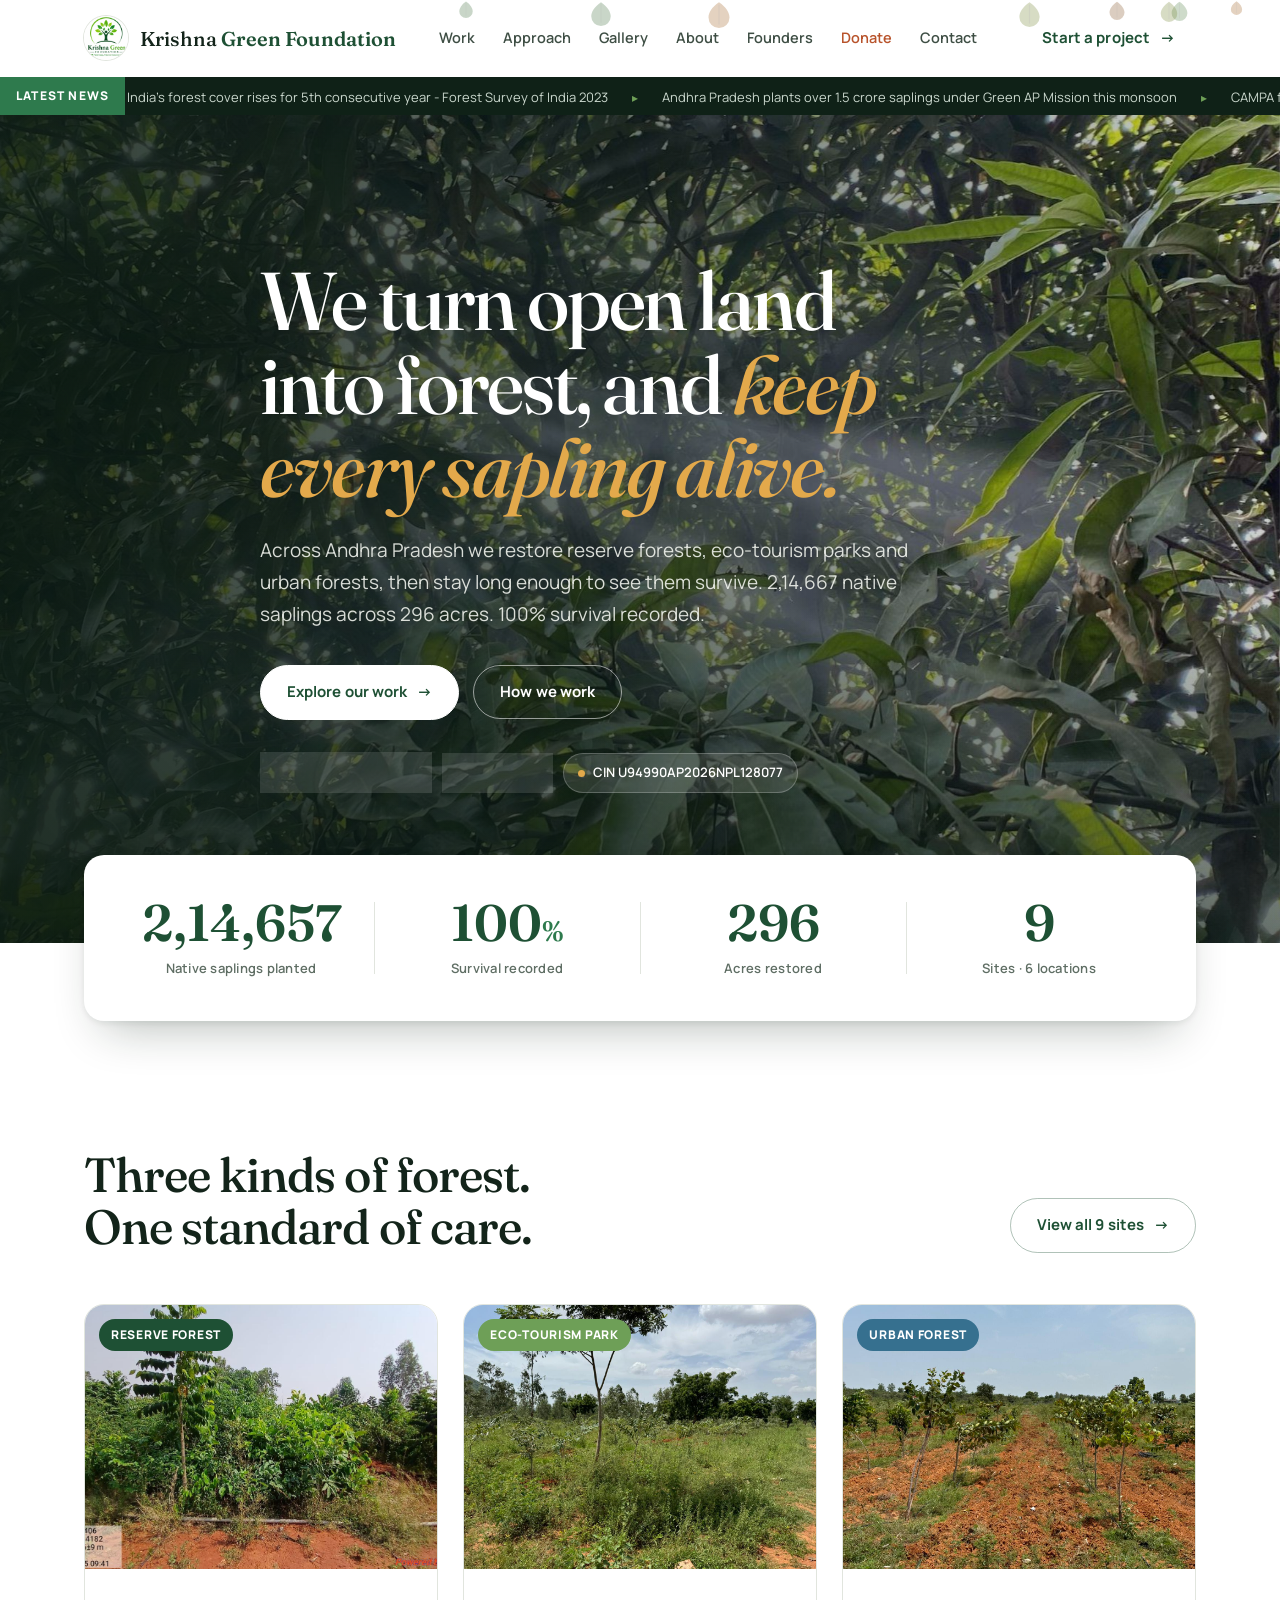
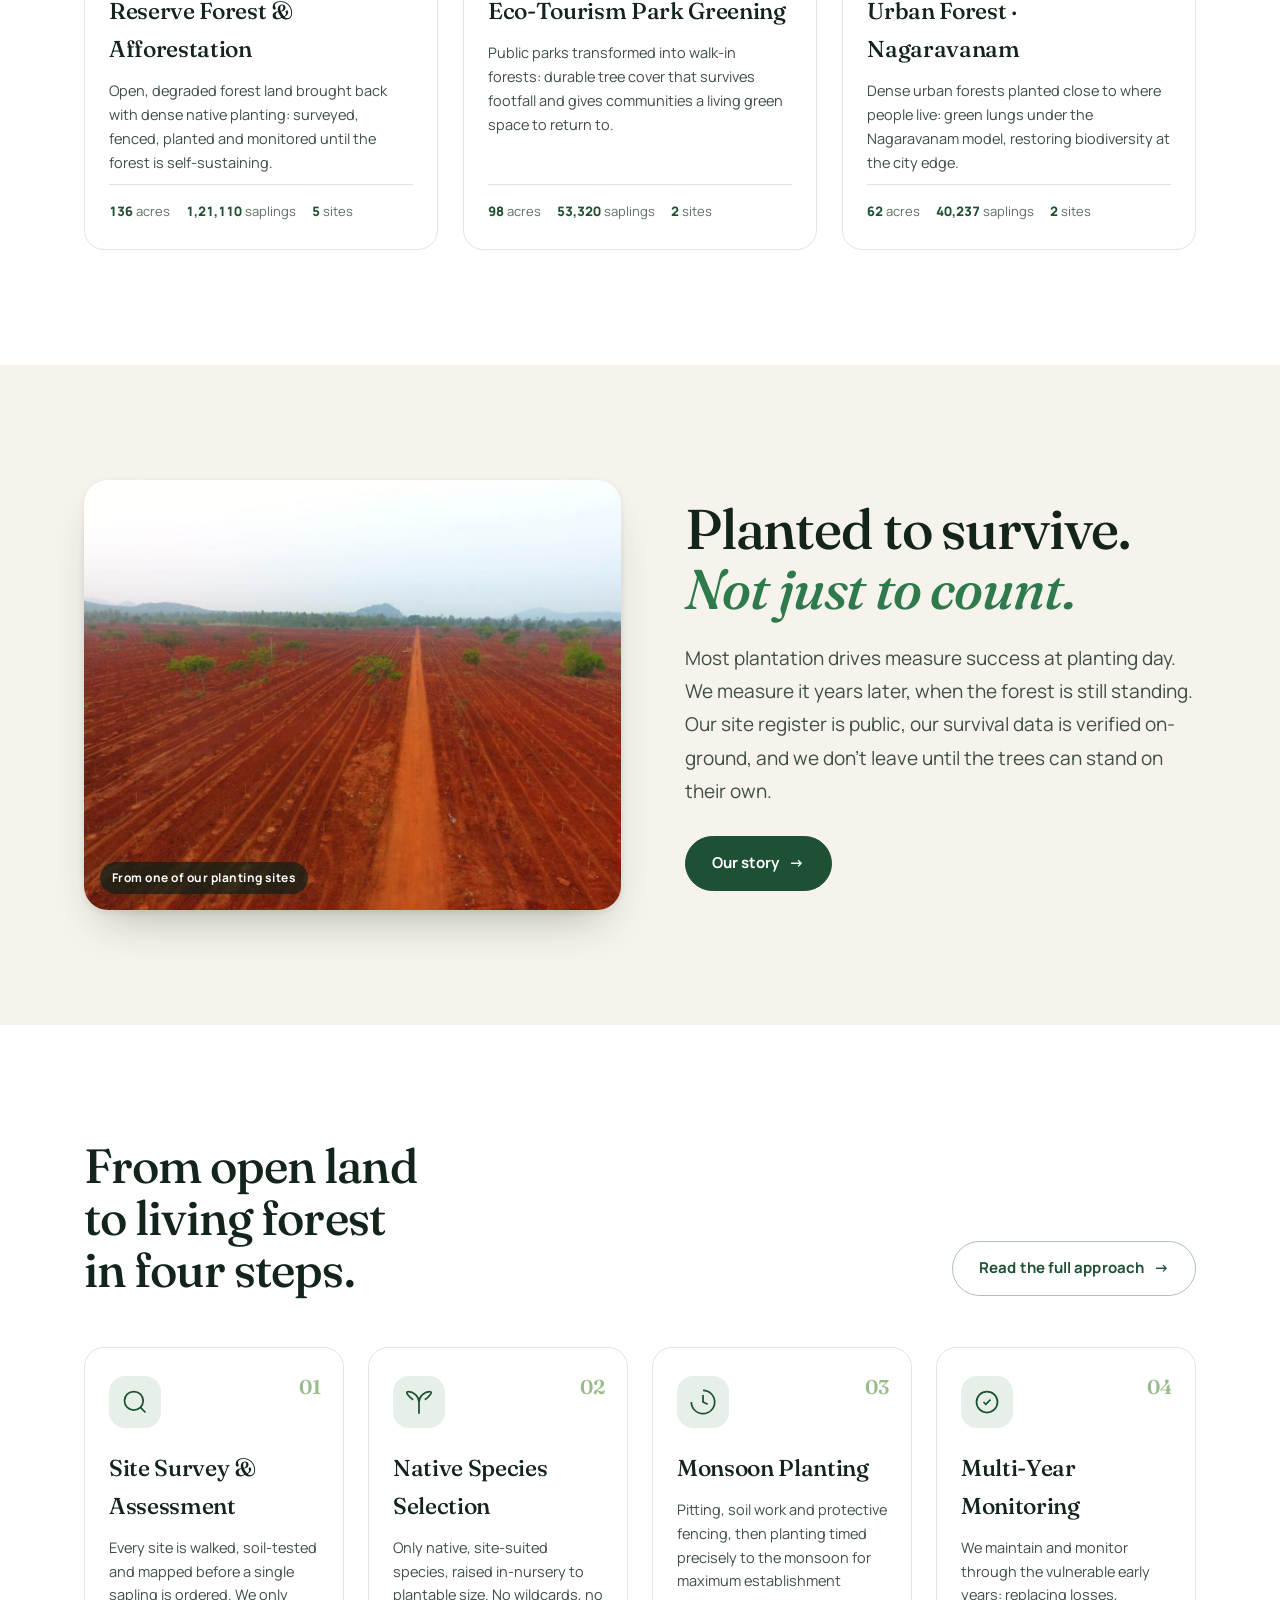
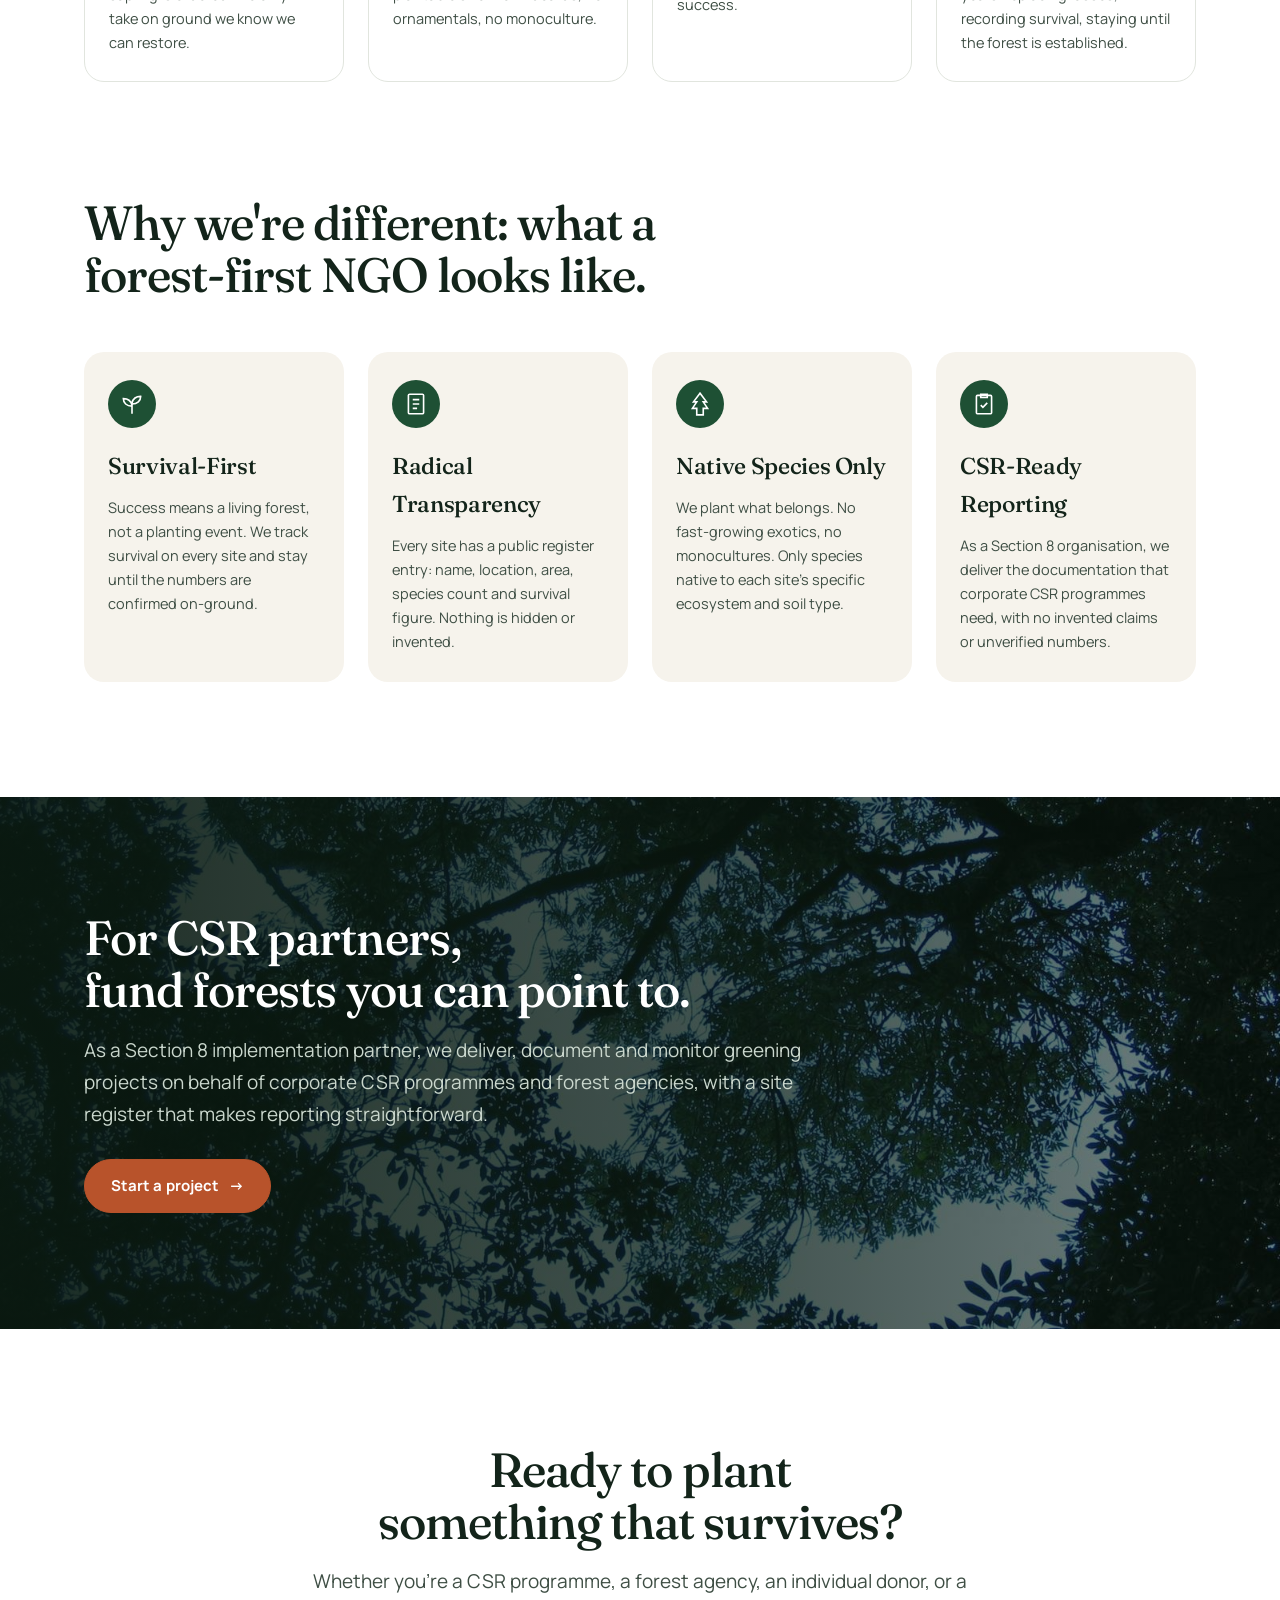
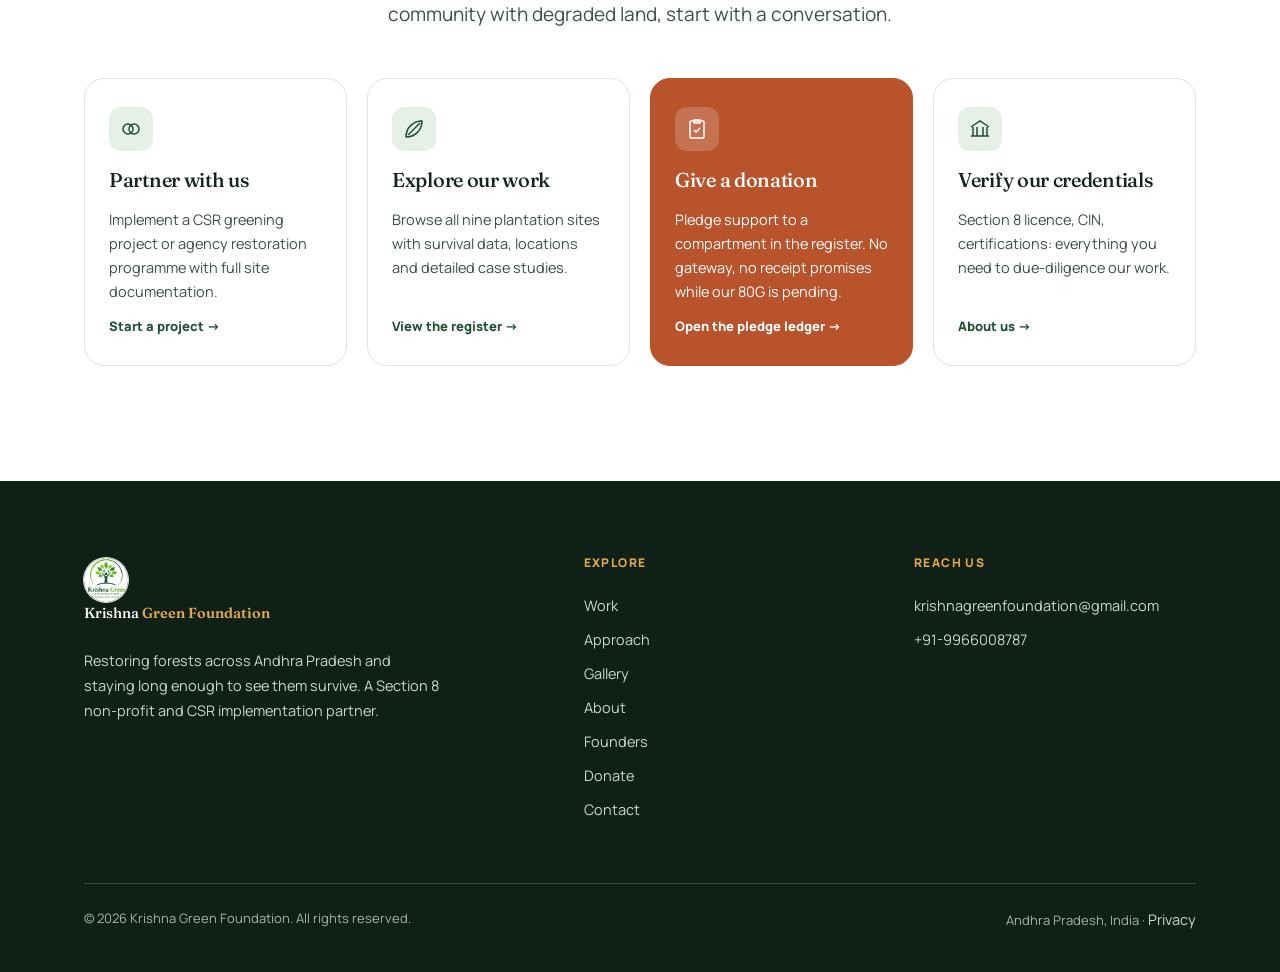
==== commit 1f625f96: "Updated" ====
--- a/index.html
+++ b/index.html
@@ -5,19 +5,19 @@
   <meta charset="utf-8" />
   <meta name="viewport" content="width=device-width, initial-scale=1" />
 
-  <title>Krishna Green Foundation - Forest Restoration &amp; CSR Partner, Andhra Pradesh</title>
+  <title>Krishna Green Foundation | Forest Restoration &amp; CSR Partner</title>
   <meta name="description"
-    content="Section 8 forest restoration NGO and CSR implementation partner. 2,14,667 native saplings across 9 sites and 296 acres in Andhra Pradesh. 100% survival recorded." />
+    content="Section 8 forest restoration NGO and CSR partner in Andhra Pradesh: 2,14,667 native saplings across 9 sites and 296 acres, with 100% survival recorded." />
   <meta property="og:type" content="website" />
   <meta property="og:title" content="Krishna Green Foundation - Forest Restoration &amp; CSR Partner" />
   <meta property="og:description"
     content="2,14,667 native saplings across 9 sites and 296 acres in Andhra Pradesh. Every one still standing. Section 8 non-profit and CSR implementation partner." />
-  <meta property="og:image" content="[SOCIAL_SHARE_IMAGE_URL]" />
-  <meta property="og:url" content="https://www.krishnagreenfoundation.com/" />
+  <meta property="og:image" content="https://krishnagreenfoundation.com/images/og-cover.jpg" />
+  <meta property="og:url" content="https://krishnagreenfoundation.com/" />
   <meta property="og:locale" content="en_IN" />
   <meta property="og:site_name" content="Krishna Green Foundation" />
   <meta name="theme-color" content="#17130E" />
-  <link rel="canonical" href="https://www.krishnagreenfoundation.com/" />
+  <link rel="canonical" href="https://krishnagreenfoundation.com/" />
   <meta name="robots" content="index, follow" />
   <meta name="author" content="Krishna Green Foundation" />
   <meta name="geo.region" content="IN-AP" />
@@ -27,7 +27,7 @@
   <meta name="twitter:card" content="summary_large_image" />
   <meta name="twitter:title" content="Krishna Green Foundation - Forest Restoration &amp; CSR Partner" />
   <meta name="twitter:description" content="2,14,667 saplings across 9 sites in Andhra Pradesh. Every one still standing. Section 8 NGO &amp; CSR implementation partner." />
-  <meta name="twitter:image" content="[SOCIAL_SHARE_IMAGE_URL]" />
+  <meta name="twitter:image" content="https://krishnagreenfoundation.com/images/og-cover.jpg" />
   <link rel="icon" href="images/logo.jpeg" type="image/jpeg" />
   <link rel="apple-touch-icon" href="images/logo.jpeg" />
 
@@ -45,18 +45,18 @@
   "@graph": [
     {
       "@type": "NGO",
-      "@id": "https://www.krishnagreenfoundation.com/#organization",
+      "@id": "https://krishnagreenfoundation.com/#organization",
       "name": "Krishna Green Foundation",
       "legalName": "Krishna Green Foundation",
       "description": "Section 8 non-profit and CSR implementation partner restoring reserve forests, eco-tourism parks and urban forests across Andhra Pradesh. 2,14,667 native saplings planted. 100% survival recorded.",
-      "url": "https://www.krishnagreenfoundation.com",
+      "url": "https://krishnagreenfoundation.com",
       "logo": {
         "@type": "ImageObject",
-        "url": "https://www.krishnagreenfoundation.com/images/logo.jpeg",
-        "width": 40,
-        "height": 40
+        "url": "https://krishnagreenfoundation.com/images/logo.jpeg",
+        "width": 256,
+        "height": 256
       },
-      "image": "[SOCIAL_SHARE_IMAGE_URL]",
+      "image": "https://krishnagreenfoundation.com/images/og-cover.jpg",
       "email": "krishnagreenfoundation@gmail.com",
       "telephone": "+91-9966008787",
       "foundingDate": "2026",
@@ -95,20 +95,20 @@
     },
     {
       "@type": "WebSite",
-      "@id": "https://www.krishnagreenfoundation.com/#website",
-      "url": "https://www.krishnagreenfoundation.com",
+      "@id": "https://krishnagreenfoundation.com/#website",
+      "url": "https://krishnagreenfoundation.com",
       "name": "Krishna Green Foundation",
       "description": "Reserve forests restored and still standing. CSR partner, Andhra Pradesh.",
-      "publisher": { "@id": "https://www.krishnagreenfoundation.com/#organization" },
+      "publisher": { "@id": "https://krishnagreenfoundation.com/#organization" },
       "inLanguage": "en-IN"
     },
     {
       "@type": "WebPage",
-      "@id": "https://www.krishnagreenfoundation.com/#webpage",
-      "url": "https://www.krishnagreenfoundation.com/",
+      "@id": "https://krishnagreenfoundation.com/#webpage",
+      "url": "https://krishnagreenfoundation.com/",
       "name": "Krishna Green Foundation - Forest Restoration & CSR Partner, Andhra Pradesh",
-      "isPartOf": { "@id": "https://www.krishnagreenfoundation.com/#website" },
-      "about": { "@id": "https://www.krishnagreenfoundation.com/#organization" },
+      "isPartOf": { "@id": "https://krishnagreenfoundation.com/#website" },
+      "about": { "@id": "https://krishnagreenfoundation.com/#organization" },
       "description": "Section 8 NGO and CSR partner. 9 sites, 296 acres, 2,14,667 saplings. 100% survival across Andhra Pradesh.",
       "inLanguage": "en-IN"
     }
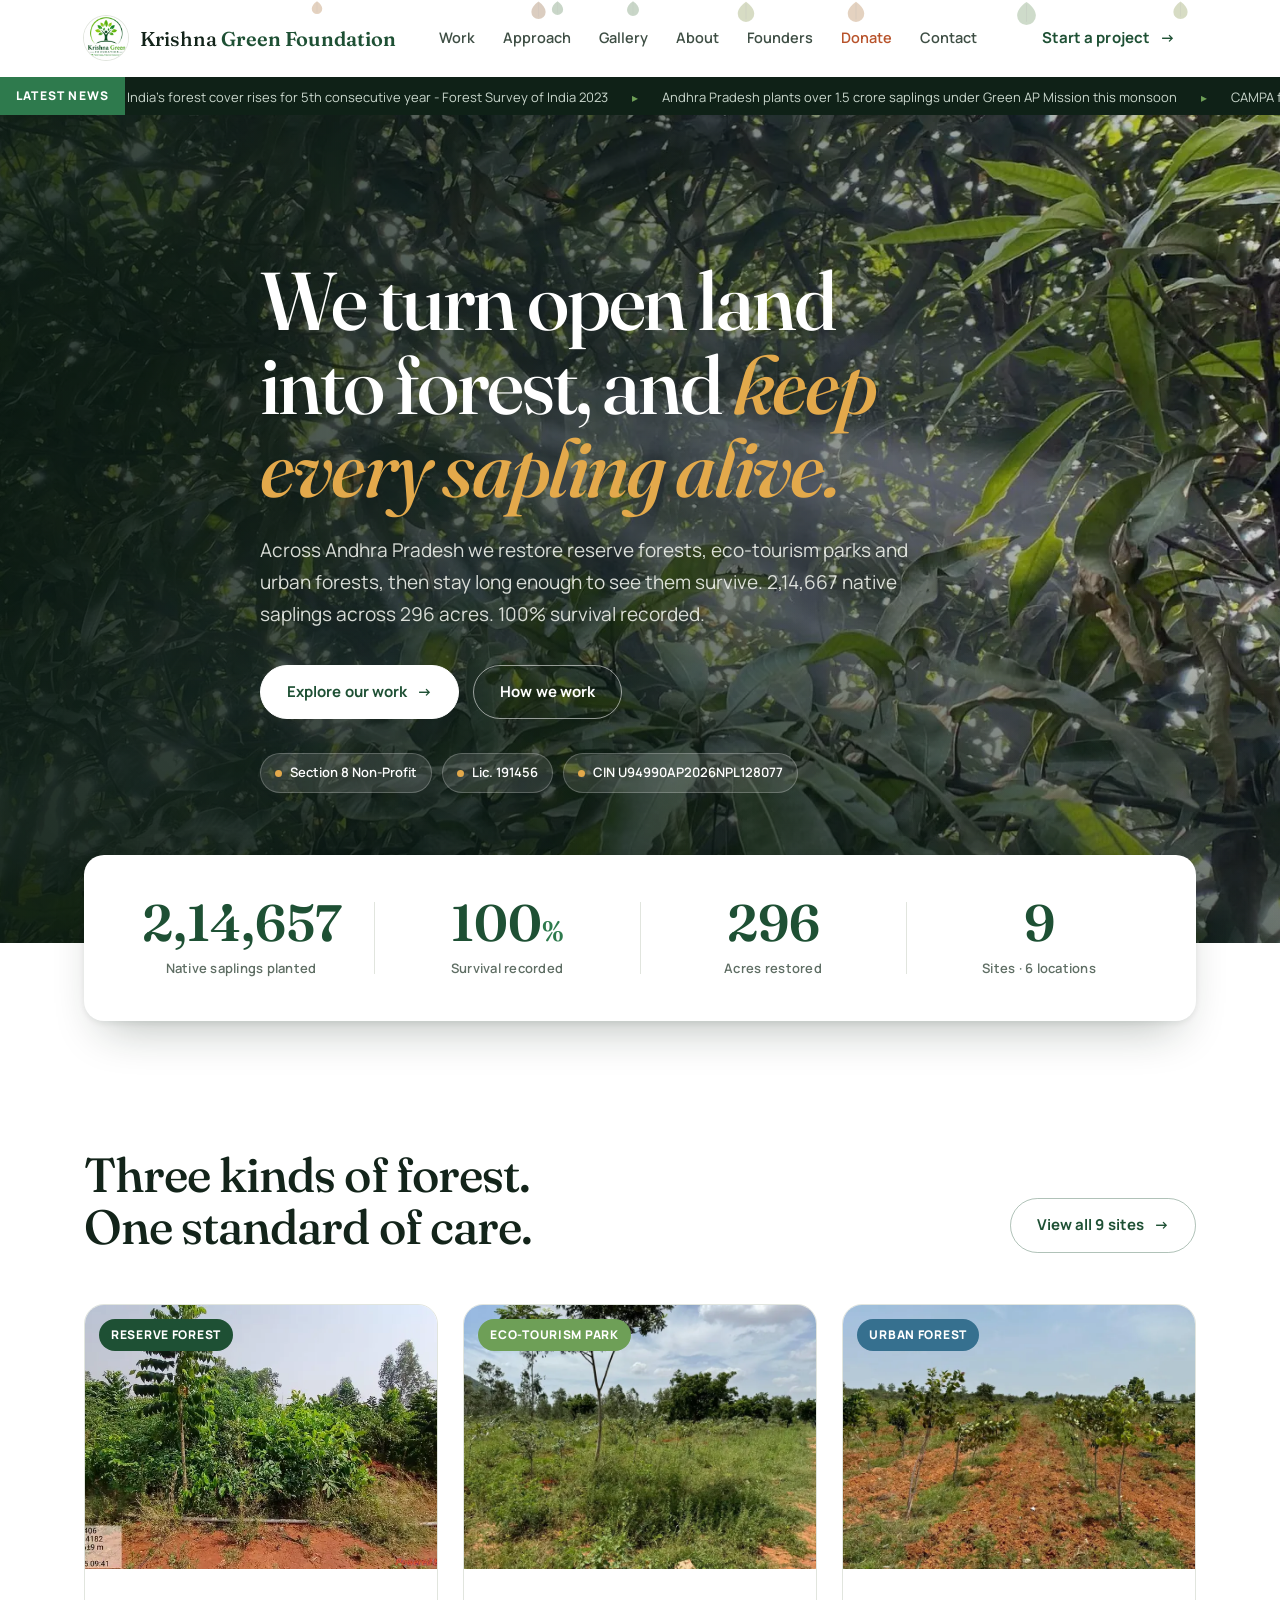
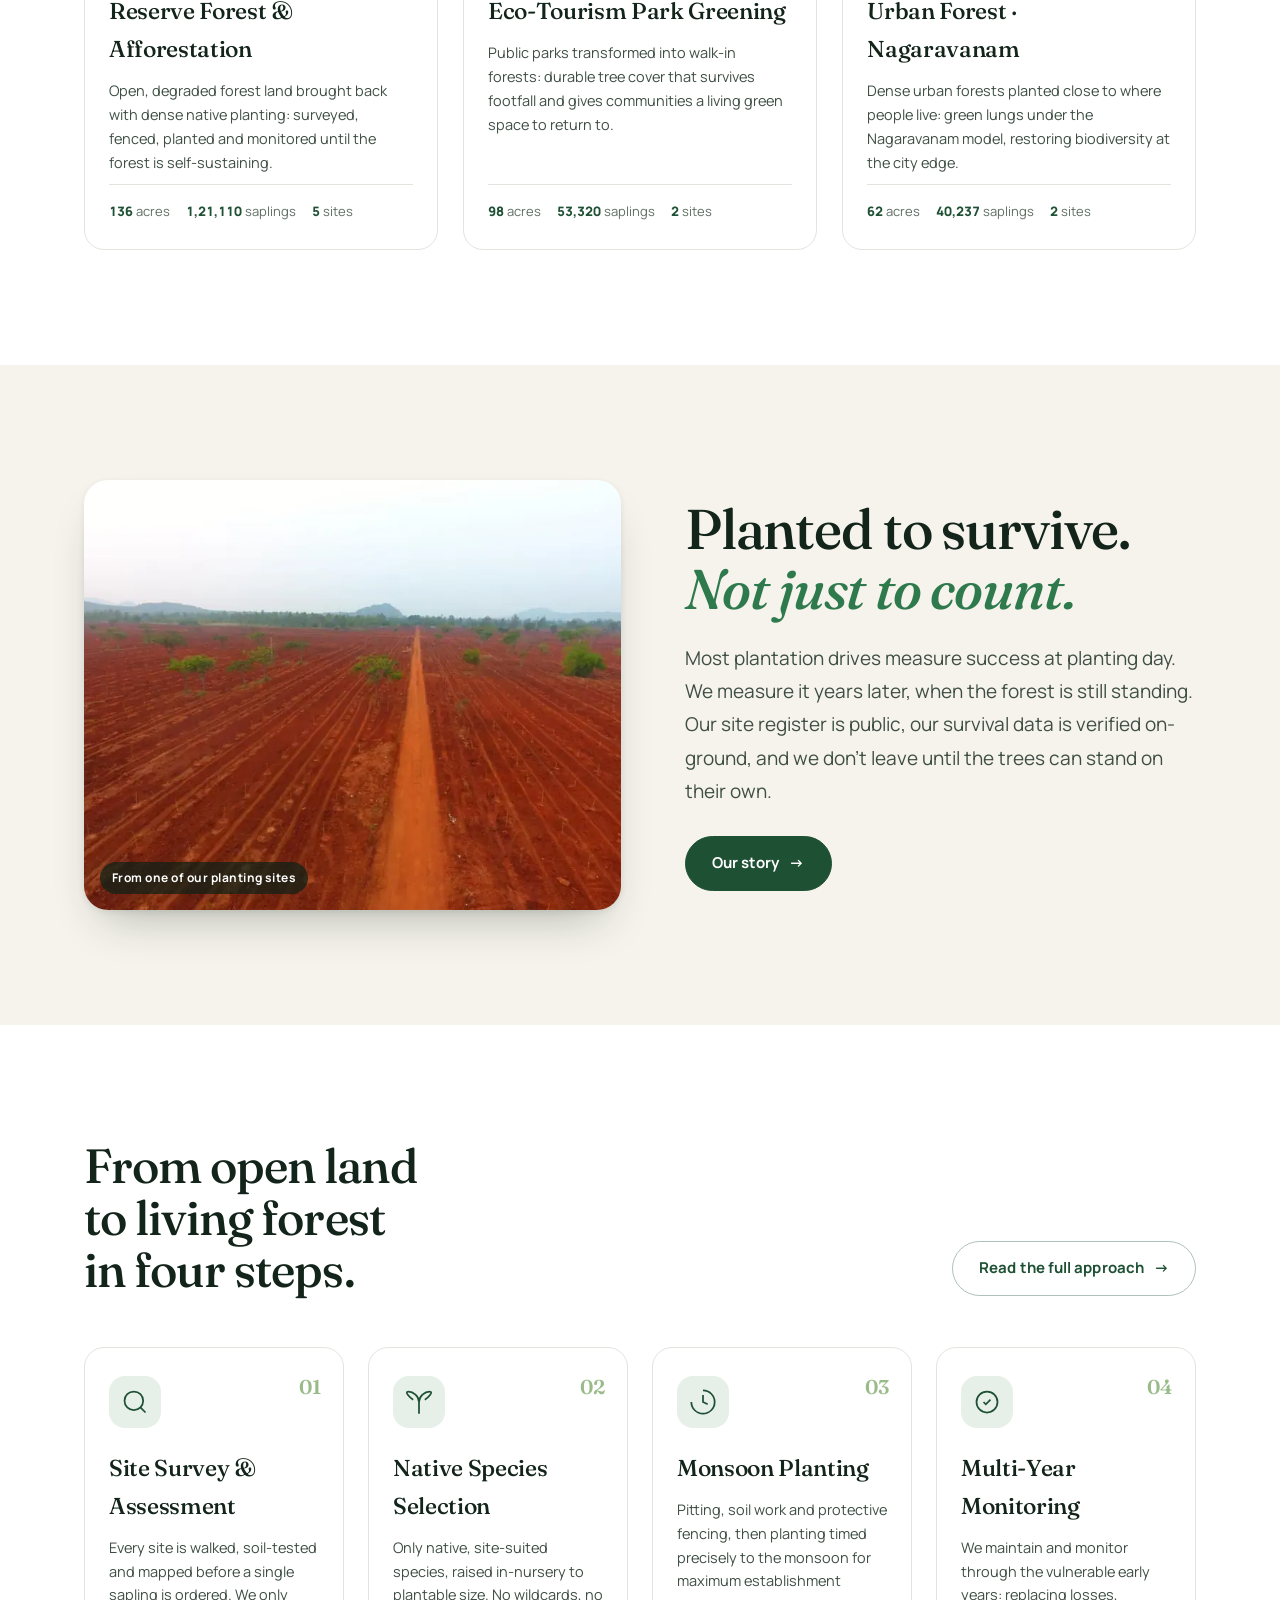
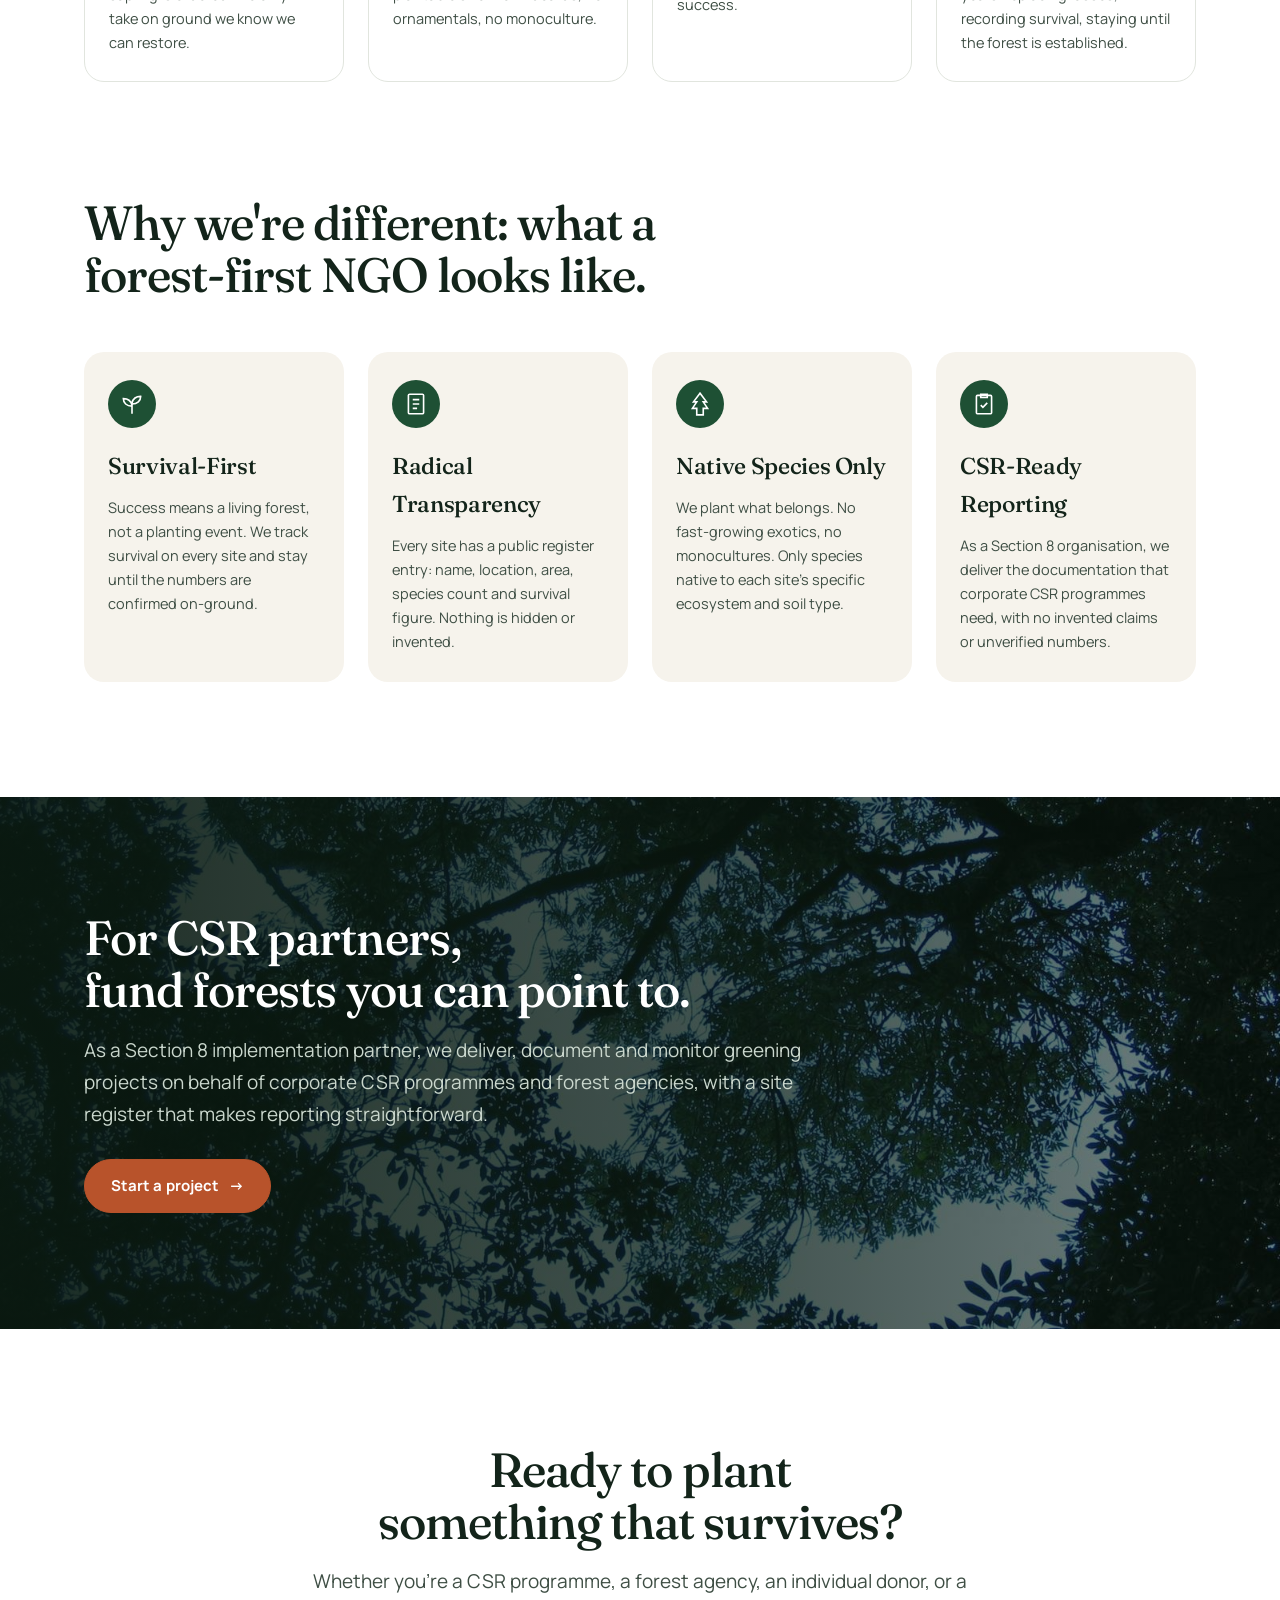
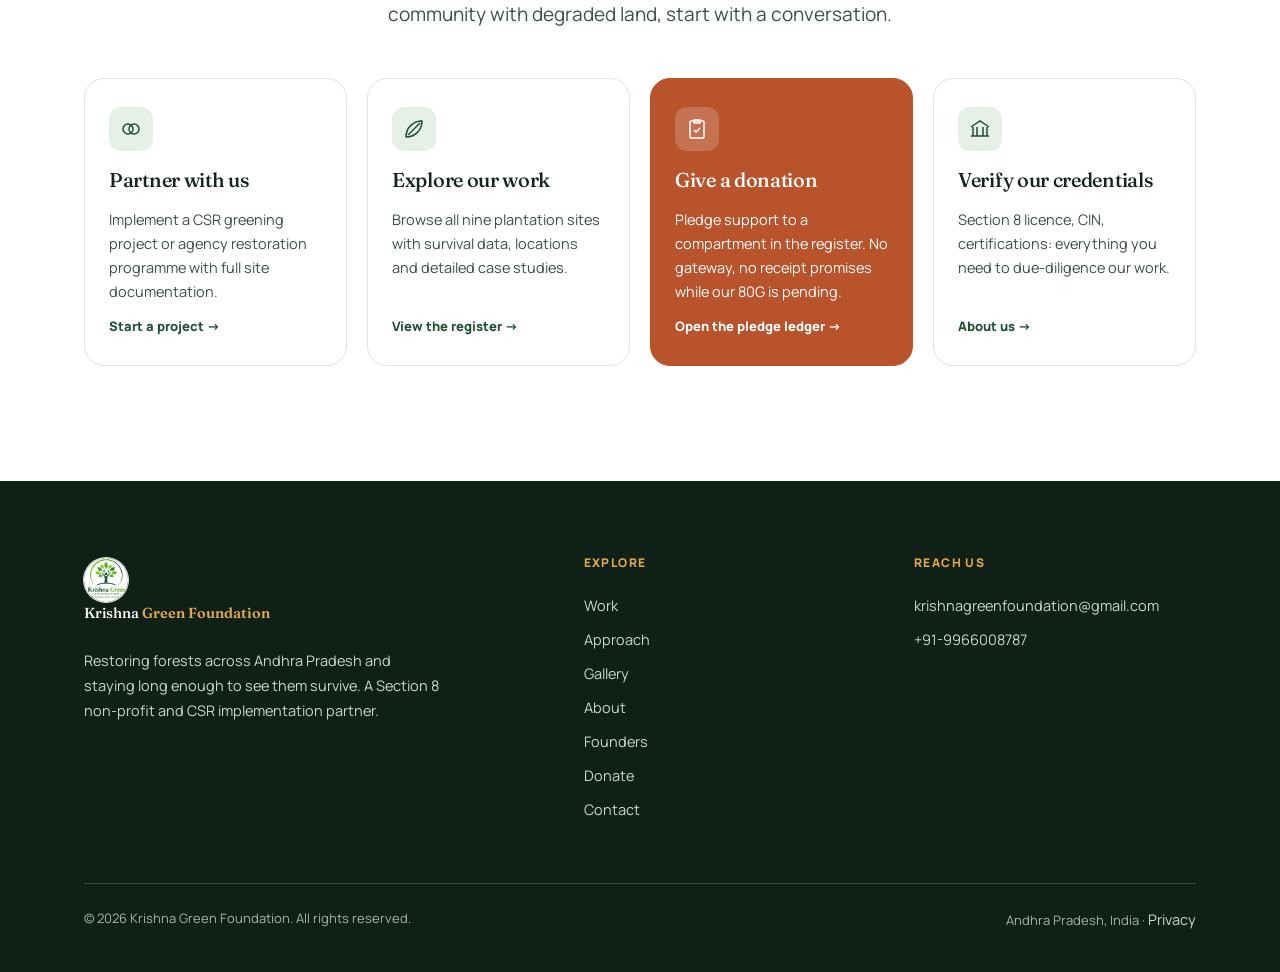
==== commit 580b41cc: "updated" ====
--- a/index.html
+++ b/index.html
@@ -31,12 +31,11 @@
   <link rel="icon" href="images/logo.jpeg" type="image/jpeg" />
   <link rel="apple-touch-icon" href="images/logo.jpeg" />
 
-  <link rel="preload" as="image" href="images/stock/hero-sunlit-canopy.jpg" />
+  <link rel="preload" as="image" href="images/stock/hero-sunlit-canopy.jpg" imagesrcset="images/stock/hero-sunlit-canopy-960.webp 960w, images/stock/hero-sunlit-canopy-1600.webp 1600w, images/stock/hero-sunlit-canopy-1920.webp 1920w" imagesizes="100vw" fetchpriority="high" />
   <link rel="preconnect" href="https://fonts.googleapis.com" />
   <link rel="preconnect" href="https://fonts.gstatic.com" crossorigin />
-  <link
-    href="https://fonts.googleapis.com/css2?family=Fraunces:ital,opsz,wght@0,9..144,400..700;1,9..144,400..600&amp;family=Manrope:wght@400;500;600;700;800&amp;display=swap"
-    rel="stylesheet" />
+  <link rel="preload" as="style" href="https://fonts.googleapis.com/css2?family=Fraunces:ital,opsz,wght@0,9..144,400..700;1,9..144,400..600&amp;family=Manrope:wght@400;500;600;700;800&amp;display=swap" onload="this.onload=null;this.rel='stylesheet'" />
+  <noscript><link rel="stylesheet" href="https://fonts.googleapis.com/css2?family=Fraunces:ital,opsz,wght@0,9..144,400..700;1,9..144,400..600&amp;family=Manrope:wght@400;500;600;700;800&amp;display=swap" /></noscript>
   <link rel="stylesheet" href="styles.css" />
 
   <script type="application/ld+json">
@@ -165,7 +164,7 @@
 
     <!-- ========================== HERO ========================== -->
     <section class="hero" aria-labelledby="hero-h">
-      <img class="hero__bg" src="images/stock/hero-sunlit-canopy.jpg" alt="" fetchpriority="high" />
+      <img class="hero__bg" src="images/stock/hero-sunlit-canopy.jpg" srcset="images/stock/hero-sunlit-canopy-960.webp 960w, images/stock/hero-sunlit-canopy-1600.webp 1600w, images/stock/hero-sunlit-canopy-1920.webp 1920w" sizes="100vw" alt="" fetchpriority="high" />
       <div class="wrap">
         <div class="hero__text">
           <h1 id="hero-h" class="display hero__h1">We turn open land into forest, and <em>keep every sapling alive.</em></h1>
@@ -228,7 +227,7 @@
 
           <a class="prog-card reveal" href="/work/">
             <div class="prog-card__img">
-              <img src="images/3.jpeg" alt="Reserve forest restoration: dense native planting" loading="lazy" />
+              <img src="images/w800/3.webp" alt="Reserve forest restoration: dense native planting" loading="lazy" />
               <span class="prog-card__tag">Reserve Forest</span>
             </div>
             <div class="prog-card__body">
@@ -244,7 +243,7 @@
 
           <a class="prog-card reveal" href="/work/">
             <div class="prog-card__img">
-              <img src="images/29.jpeg" alt="Eco-tourism park greening: living green space" loading="lazy" />
+              <img src="images/w800/29.webp" alt="Eco-tourism park greening: living green space" loading="lazy" />
               <span class="prog-card__tag prog-card__tag--park">Eco-Tourism Park</span>
             </div>
             <div class="prog-card__body">
@@ -260,7 +259,7 @@
 
           <a class="prog-card reveal" href="/work/">
             <div class="prog-card__img">
-              <img src="images/61.jpeg" alt="Urban Nagaravanam forest: green lung near settlements" loading="lazy" />
+              <img src="images/w800/61.webp" alt="Urban Nagaravanam forest: green lung near settlements" loading="lazy" />
               <span class="prog-card__tag prog-card__tag--urban">Urban Forest</span>
             </div>
             <div class="prog-card__body">
@@ -282,7 +281,7 @@
     <section class="mission-strip" aria-labelledby="ms-h">
       <div class="wrap mission-strip__in">
         <figure class="mission-strip__photo reveal" style="margin:0">
-          <img src="images/58.jpeg" alt="Freshly prepared planting rows stretching to the hills at one of our sites" loading="lazy" />
+          <img src="images/w800/58.webp" alt="Freshly prepared planting rows stretching to the hills at one of our sites" loading="lazy" />
           <figcaption>From one of our planting sites</figcaption>
         </figure>
         <div class="mission-strip__left reveal">
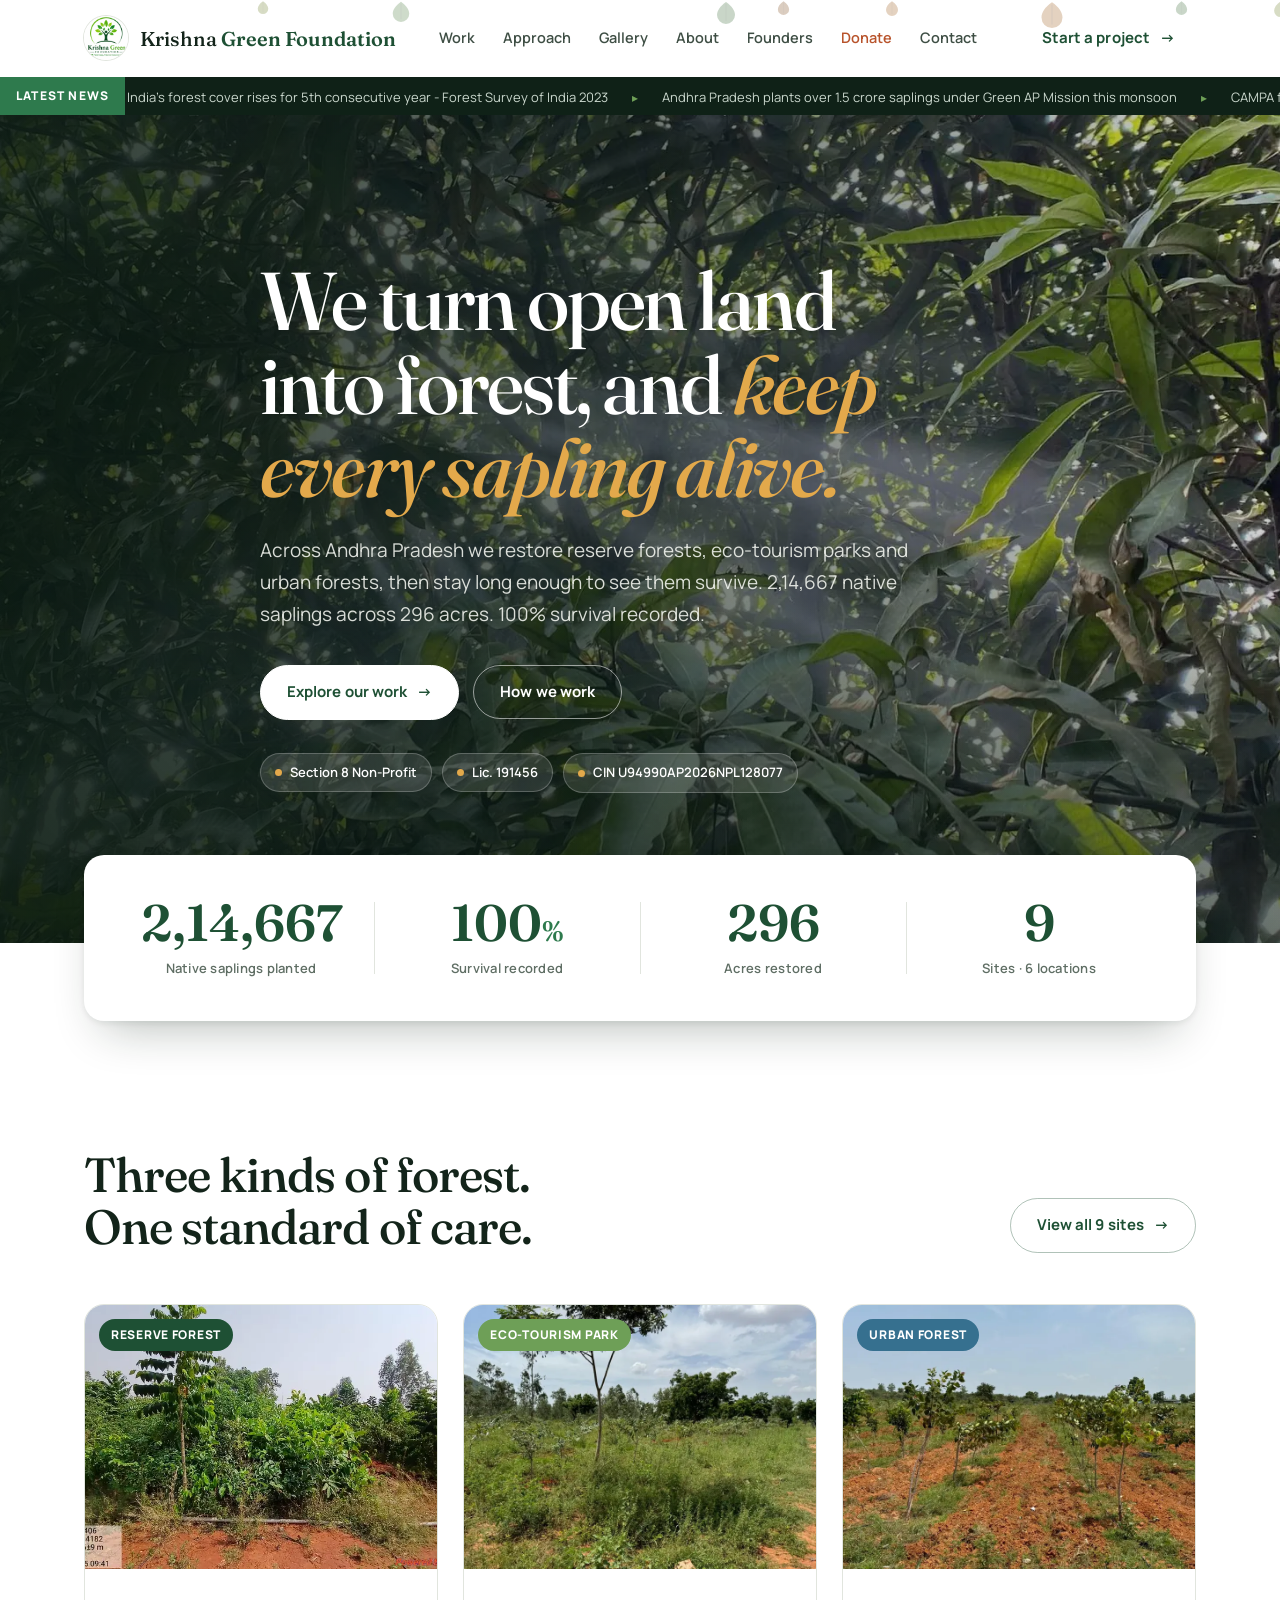
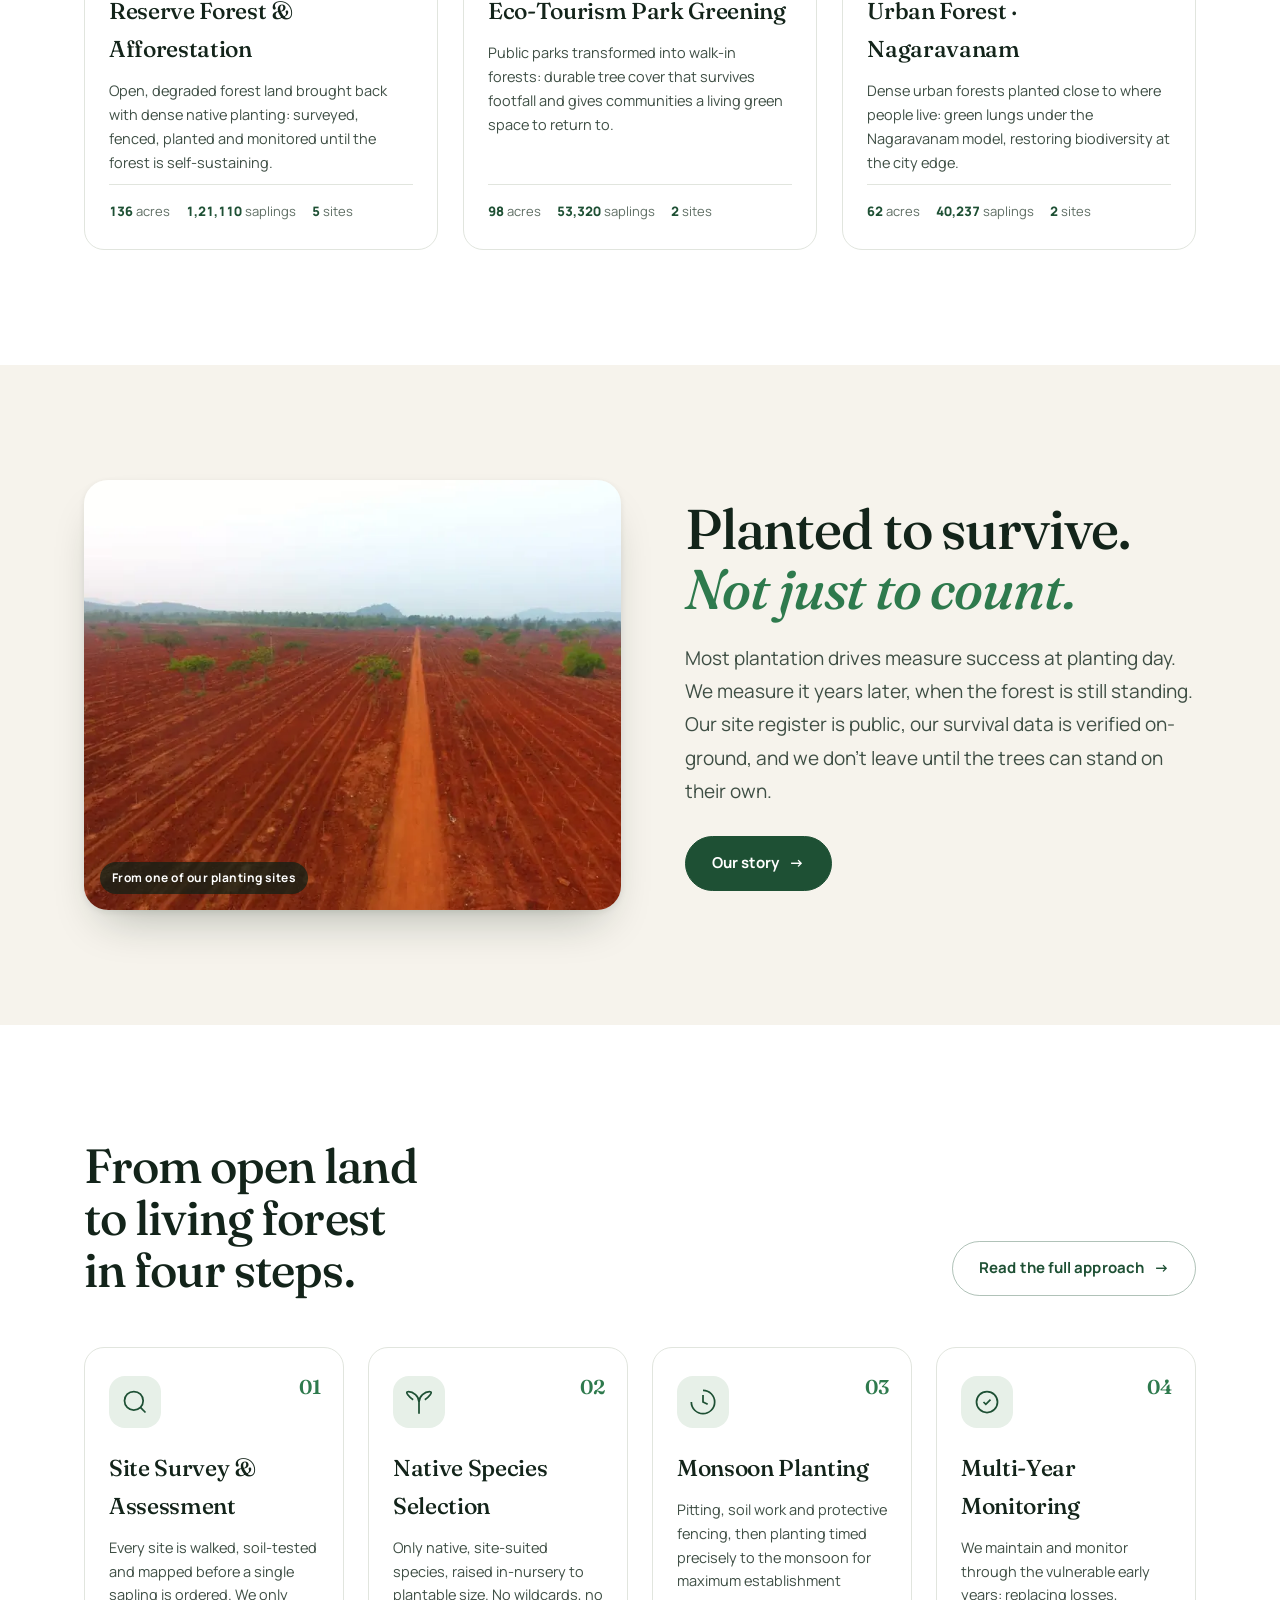
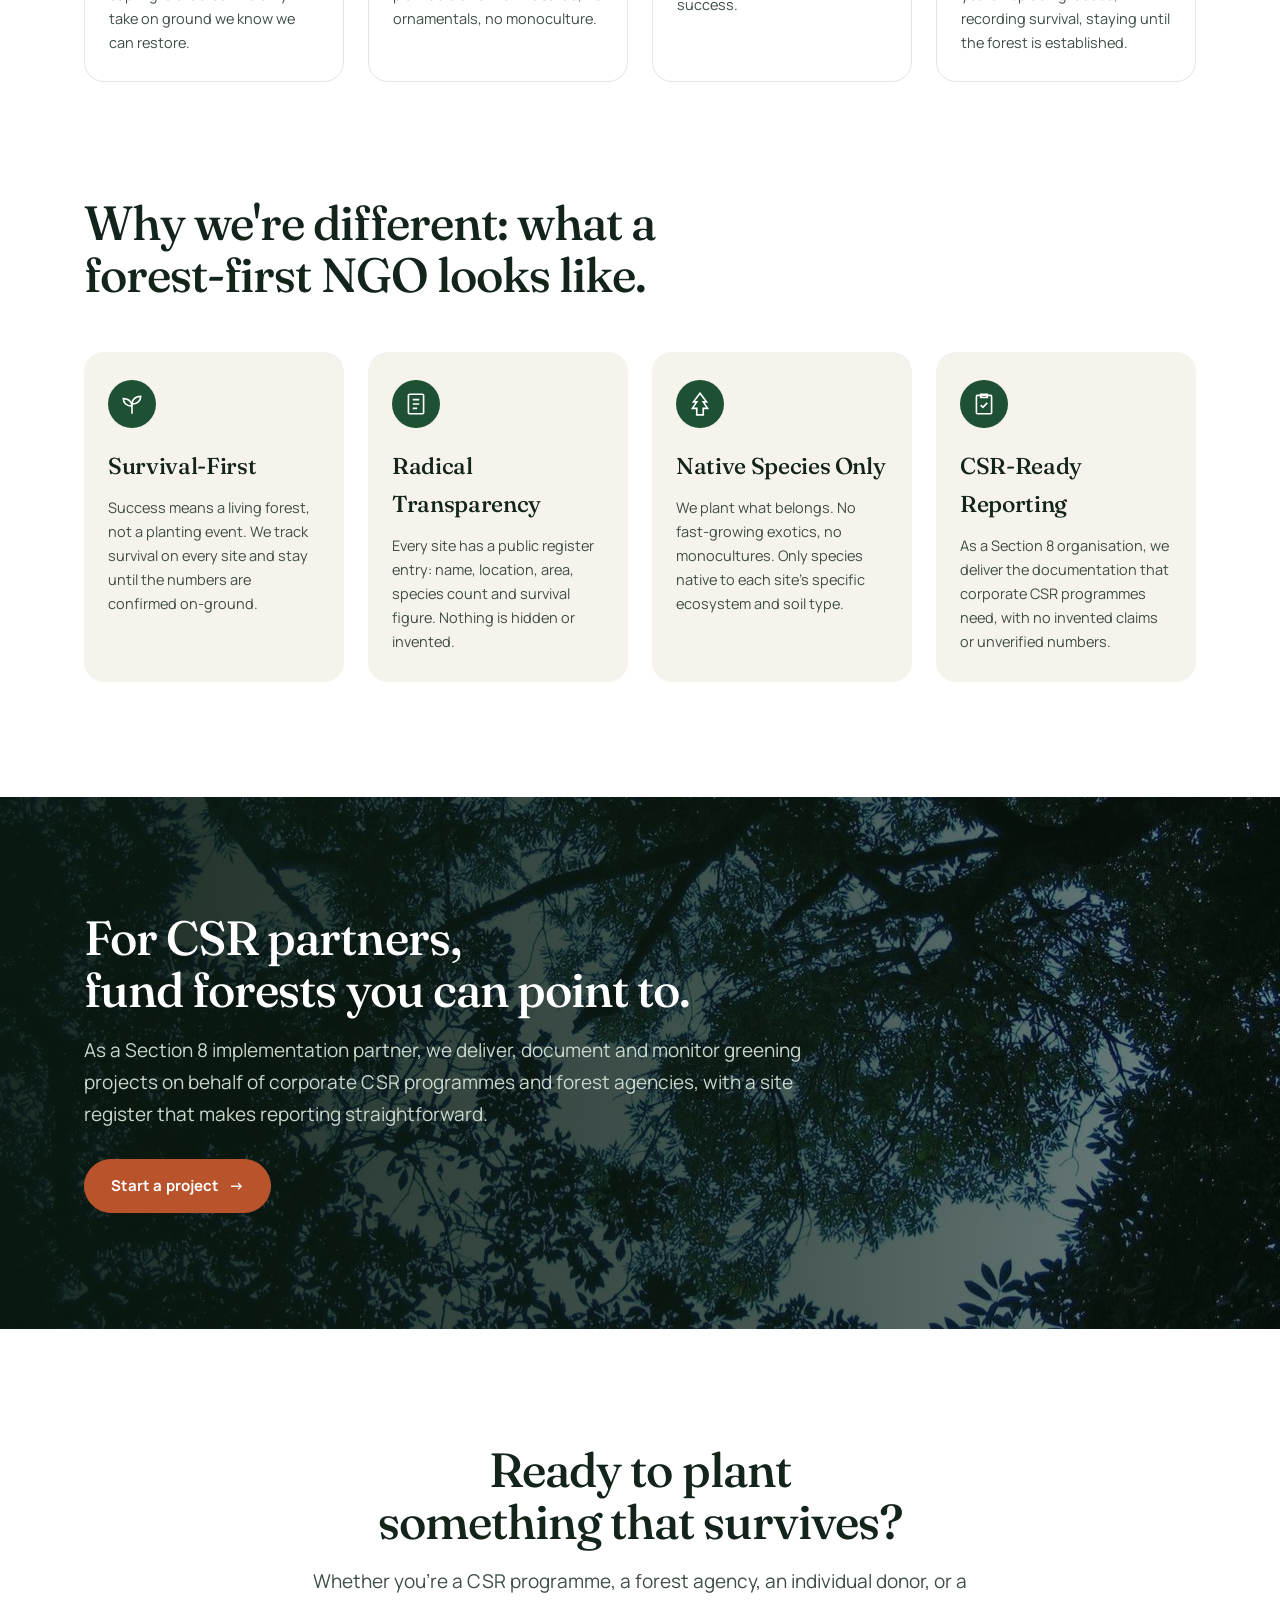
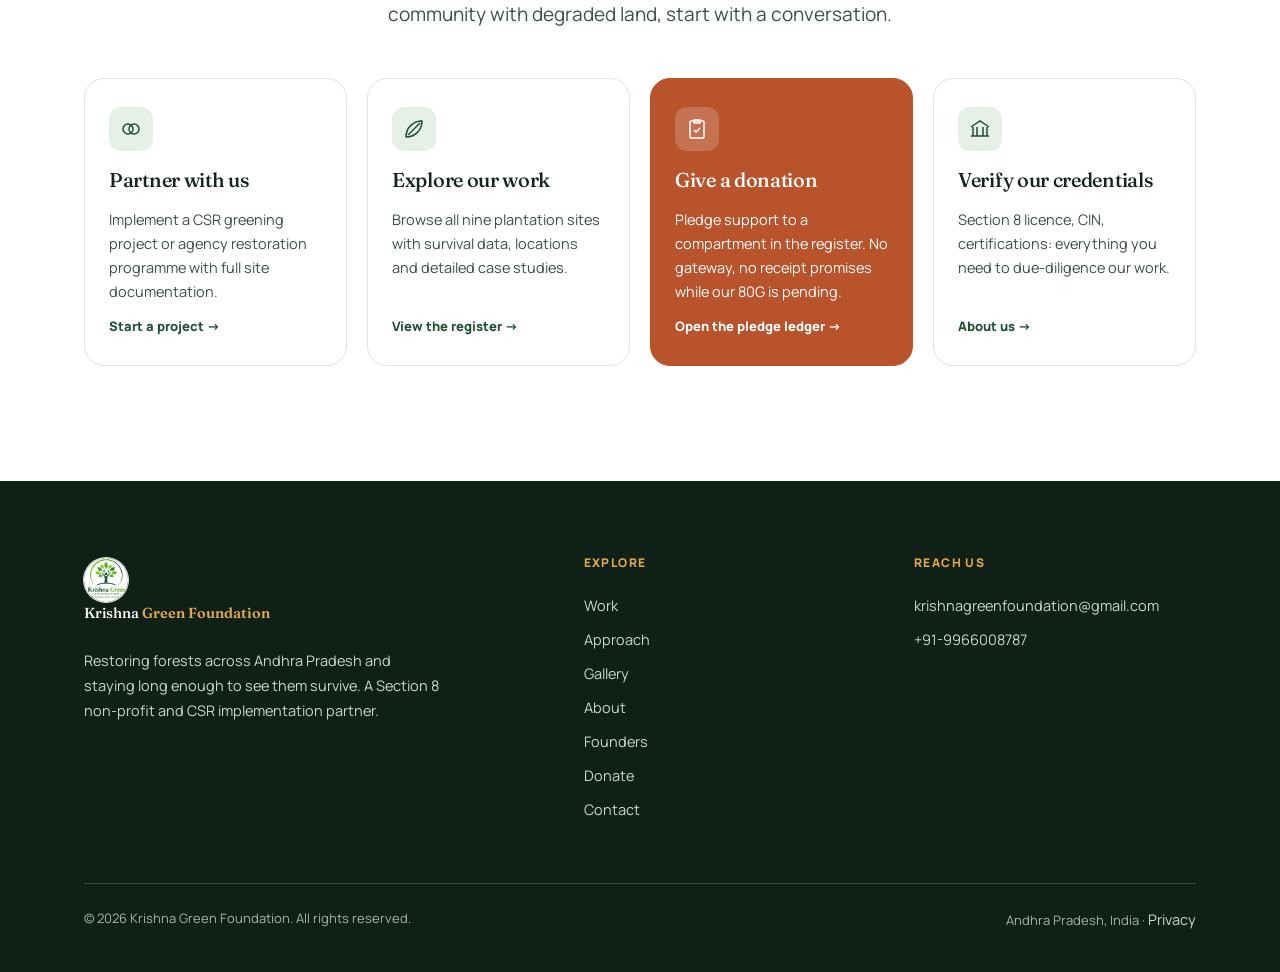
==== commit 7b5b975f: "Updated" ====
--- a/index.html
+++ b/index.html
@@ -499,7 +499,7 @@
       </div>
       <div class="foot__bar">
         <span>© <span id="yr"></span> Krishna Green Foundation. All rights reserved.</span>
-        <span>Andhra Pradesh, India · <a href="#" style="display:inline">Privacy</a></span>
+        <span>Andhra Pradesh, India · <a href="/privacy/" style="display:inline">Privacy</a></span>
       </div>
     </div>
   </footer>
--- a/styles.css
+++ b/styles.css
@@ -360,7 +360,7 @@
 .site__tag[data-cat="urban"]::before{background:var(--cat-urban)}
 .site__data{display:flex; gap:18px; align-items:baseline; font-size:var(--fs-meta); color:var(--ink-faint)}
 .site__data b{font-size:var(--fs-body); color:var(--ink); font-weight:800}
-.surv{font-weight:800; color:var(--compartment-2); background:var(--leaf-wash); padding:3px 10px; border-radius:999px}
+.surv{font-weight:800; color:var(--compartment); background:var(--leaf-wash); padding:3px 10px; border-radius:999px}
 .site__open{font-size:var(--fs-meta); font-weight:700; color:var(--compartment); white-space:nowrap}
 .reg__foot{margin-top:22px; font-size:var(--fs-meta); color:var(--ink-faint)}
 @media(max-width:900px){
@@ -415,7 +415,7 @@
   transition:transform .3s var(--ease-out), box-shadow .3s var(--ease-out), border-color .3s var(--ease);
 }
 .how-step:hover,.step:hover{transform:translateY(-4px); box-shadow:var(--shadow-1); border-color:var(--compartment-3)}
-.step__stamp{position:absolute; top:22px; right:22px; font-family:var(--display); font-size:var(--fs-title); font-weight:600; color:var(--compartment-3); opacity:.7}
+.step__stamp{position:absolute; top:22px; right:22px; font-family:var(--display); font-size:var(--fs-title); font-weight:600; color:var(--compartment-2)}
 .how-step__icon,.step__ic{width:52px; height:52px; padding:12px; border-radius:16px; background:var(--leaf-wash); color:var(--compartment); margin-bottom:22px}
 .step__ic{padding:8px}
 .how-step h3,.step h3{font-family:var(--display); font-size:var(--fs-h3); margin-bottom:10px}
@@ -565,7 +565,8 @@
 /* ===========================================================================
    GALLERY — field photo carousel
    ========================================================================== */
-.gallery__carousel{position:relative; margin-top:40px}
+.gallery__carousel{position:relative; margin-top:40px; container-type:inline-size}
+.gallery__track{min-height:calc((100cqw - 32px) / 3 * .75)}
 .gallery__track{display:flex; gap:16px; overflow-x:auto; scroll-behavior:smooth; scroll-snap-type:x mandatory; scrollbar-width:none; padding-bottom:4px}
 .gallery__track::-webkit-scrollbar{display:none}
 .gallery__item{position:relative; overflow:hidden; flex:0 0 calc((100% - 32px) / 3); aspect-ratio:4/3; border-radius:18px; background:var(--paper-2); scroll-snap-align:start}
@@ -591,8 +592,8 @@
 .gallery__arrow:hover{background:var(--compartment); color:#fff; transform:translateY(-50%) scale(1.06)}
 .gallery__arrow:disabled{opacity:0; pointer-events:none}
 .gallery__note{margin-top:20px; font-size:var(--fs-meta); color:var(--ink-faint)}
-@media (max-width:900px){ .gallery__item{flex-basis:calc((100% - 16px) / 2)} .gallery__arrow--prev{left:8px} .gallery__arrow--next{right:8px} }
-@media (max-width:520px){ .gallery__item{flex-basis:100%} }
+@media (max-width:900px){ .gallery__track{min-height:calc((100cqw - 16px) / 2 * .75)} .gallery__item{flex-basis:calc((100% - 16px) / 2)} .gallery__arrow--prev{left:8px} .gallery__arrow--next{right:8px} }
+@media (max-width:520px){ .gallery__track{min-height:75cqw} .gallery__item{flex-basis:100%} }
 
 /* ===========================================================================
    FOUNDERS
@@ -643,6 +644,25 @@
 .md__cta{margin-top:32px}
 
 /* ===========================================================================
+   PRIVACY — standalone page + the same article in a dialog
+   ========================================================================== */
+.privacy-page{max-width:780px}
+.privacy h1{font-family:var(--display); font-size:var(--fs-h2-sm); line-height:1.1}
+.privacy__meta{margin-top:12px; font-size:var(--fs-meta); color:var(--ink-faint)}
+.privacy h2{font-family:var(--display); font-size:var(--fs-title); margin-top:30px}
+.privacy p,.privacy li{font-size:var(--fs-body-s); line-height:1.7; color:var(--ink-soft)}
+.privacy p{margin-top:10px}
+.privacy ul{margin:10px 0 0; padding-left:20px}
+.privacy li{margin-bottom:6px}
+.privacy a{color:var(--compartment); text-decoration:underline; text-underline-offset:3px}
+.pdlg{width:min(760px,calc(100% - 32px)); max-height:min(86vh,920px); padding:0; border:0; border-radius:24px; background:#fff; box-shadow:var(--shadow-2); overflow:auto; overscroll-behavior:contain}
+.pdlg[open]{animation:riseIn .4s var(--ease-out)}
+.pdlg::backdrop{background:rgba(10,26,17,.55); backdrop-filter:blur(3px); -webkit-backdrop-filter:blur(3px)}
+.pdlg .privacy{padding:8px clamp(24px,4vw,48px) clamp(28px,4vw,44px)}
+.pdlg__x{position:sticky; top:14px; float:right; margin:14px 14px 0 0; z-index:1; width:44px; height:44px; border:0; border-radius:50%; background:var(--paper-2); cursor:pointer; font-size:var(--fs-title); color:var(--ink); transition:background .2s, color .2s}
+.pdlg__x:hover{background:var(--compartment); color:#fff}
+
+/* ===========================================================================
    FOOTER
    ========================================================================== */
 .foot{background:var(--night); color:var(--bone-faint); padding-block:72px 40px}
